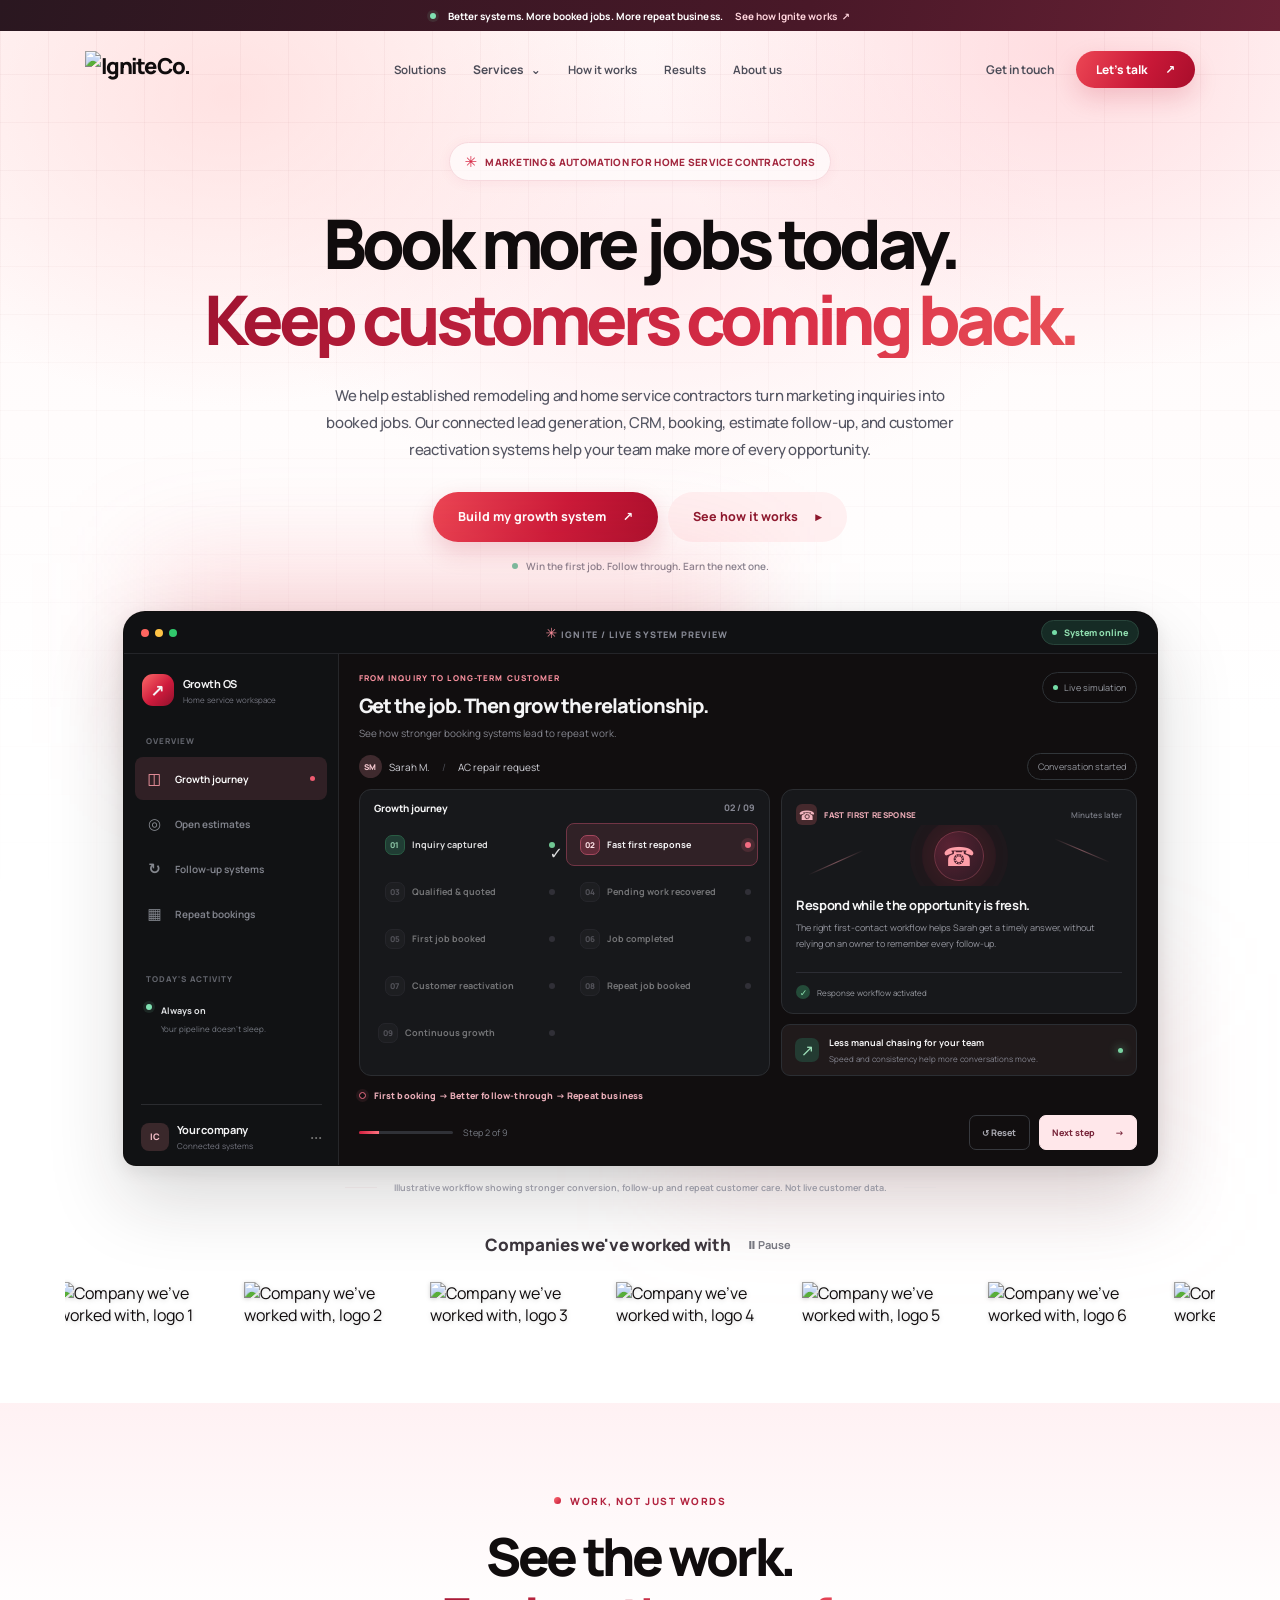
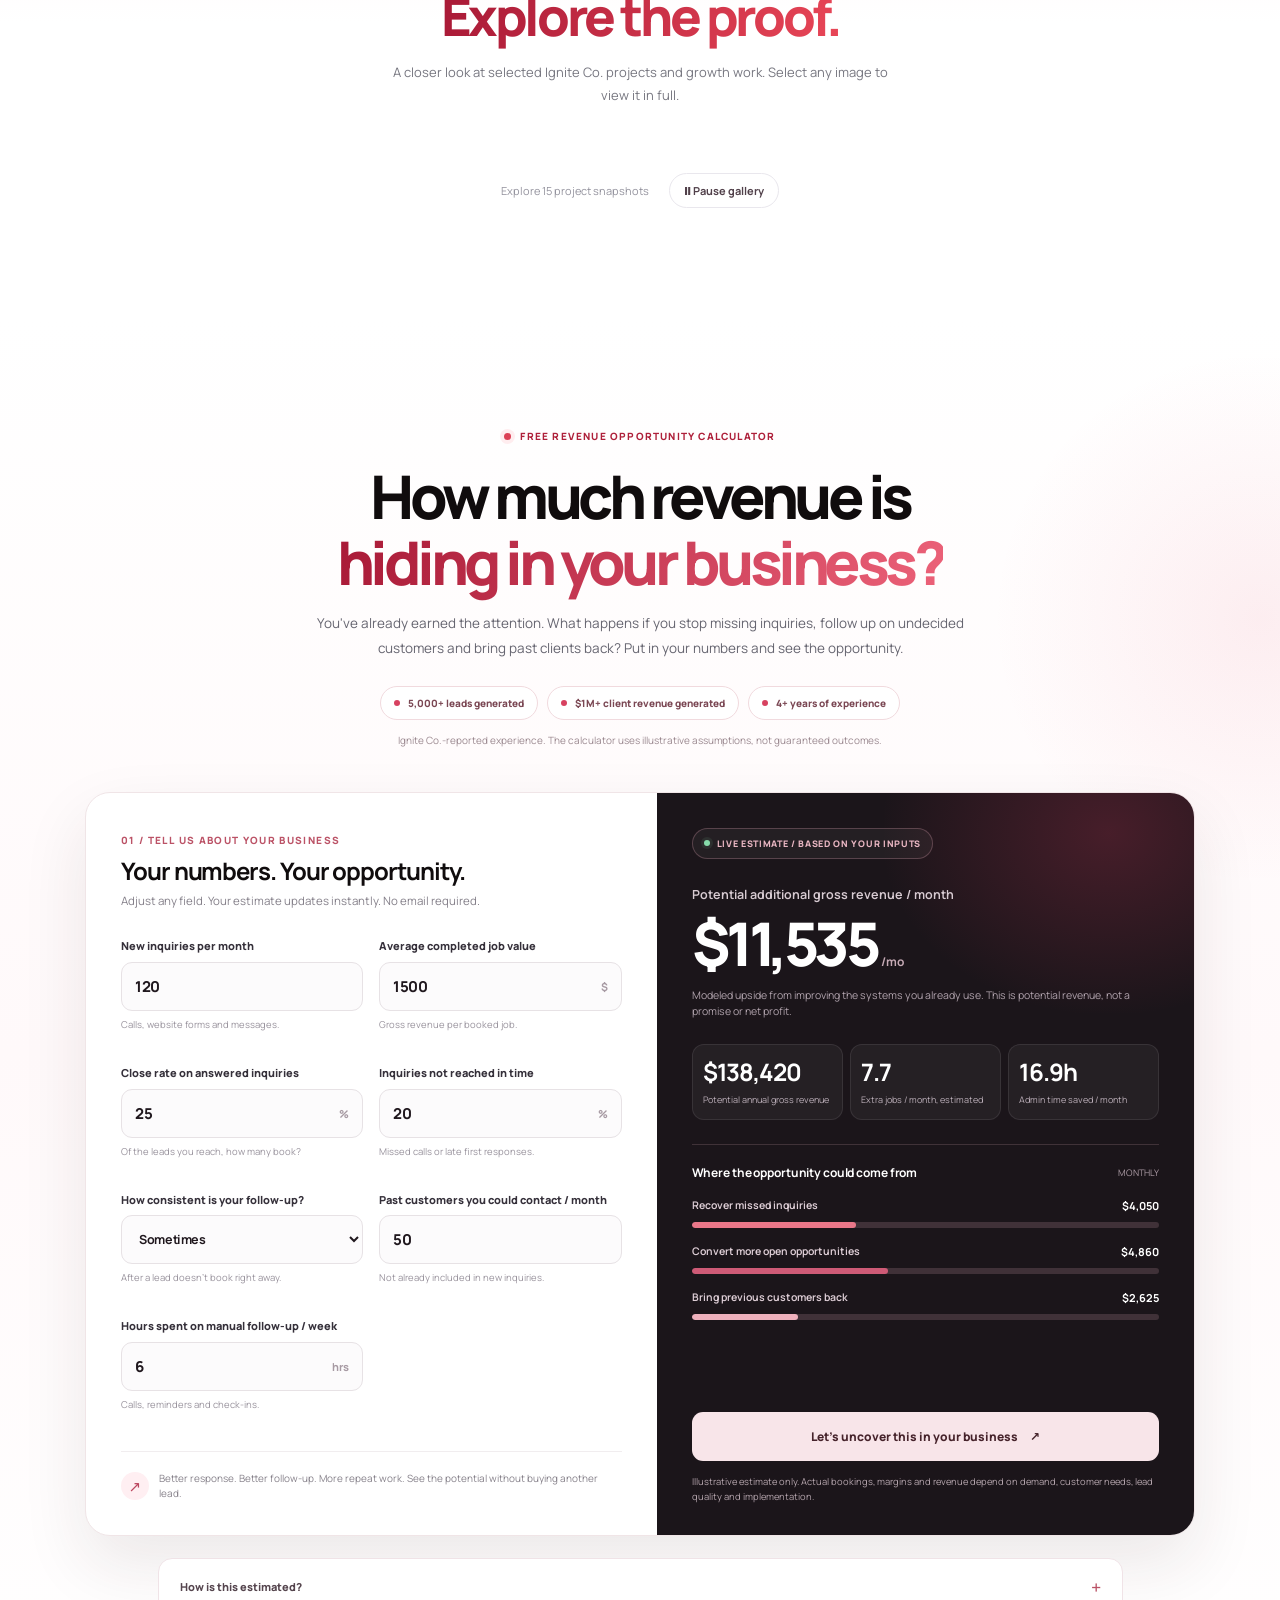
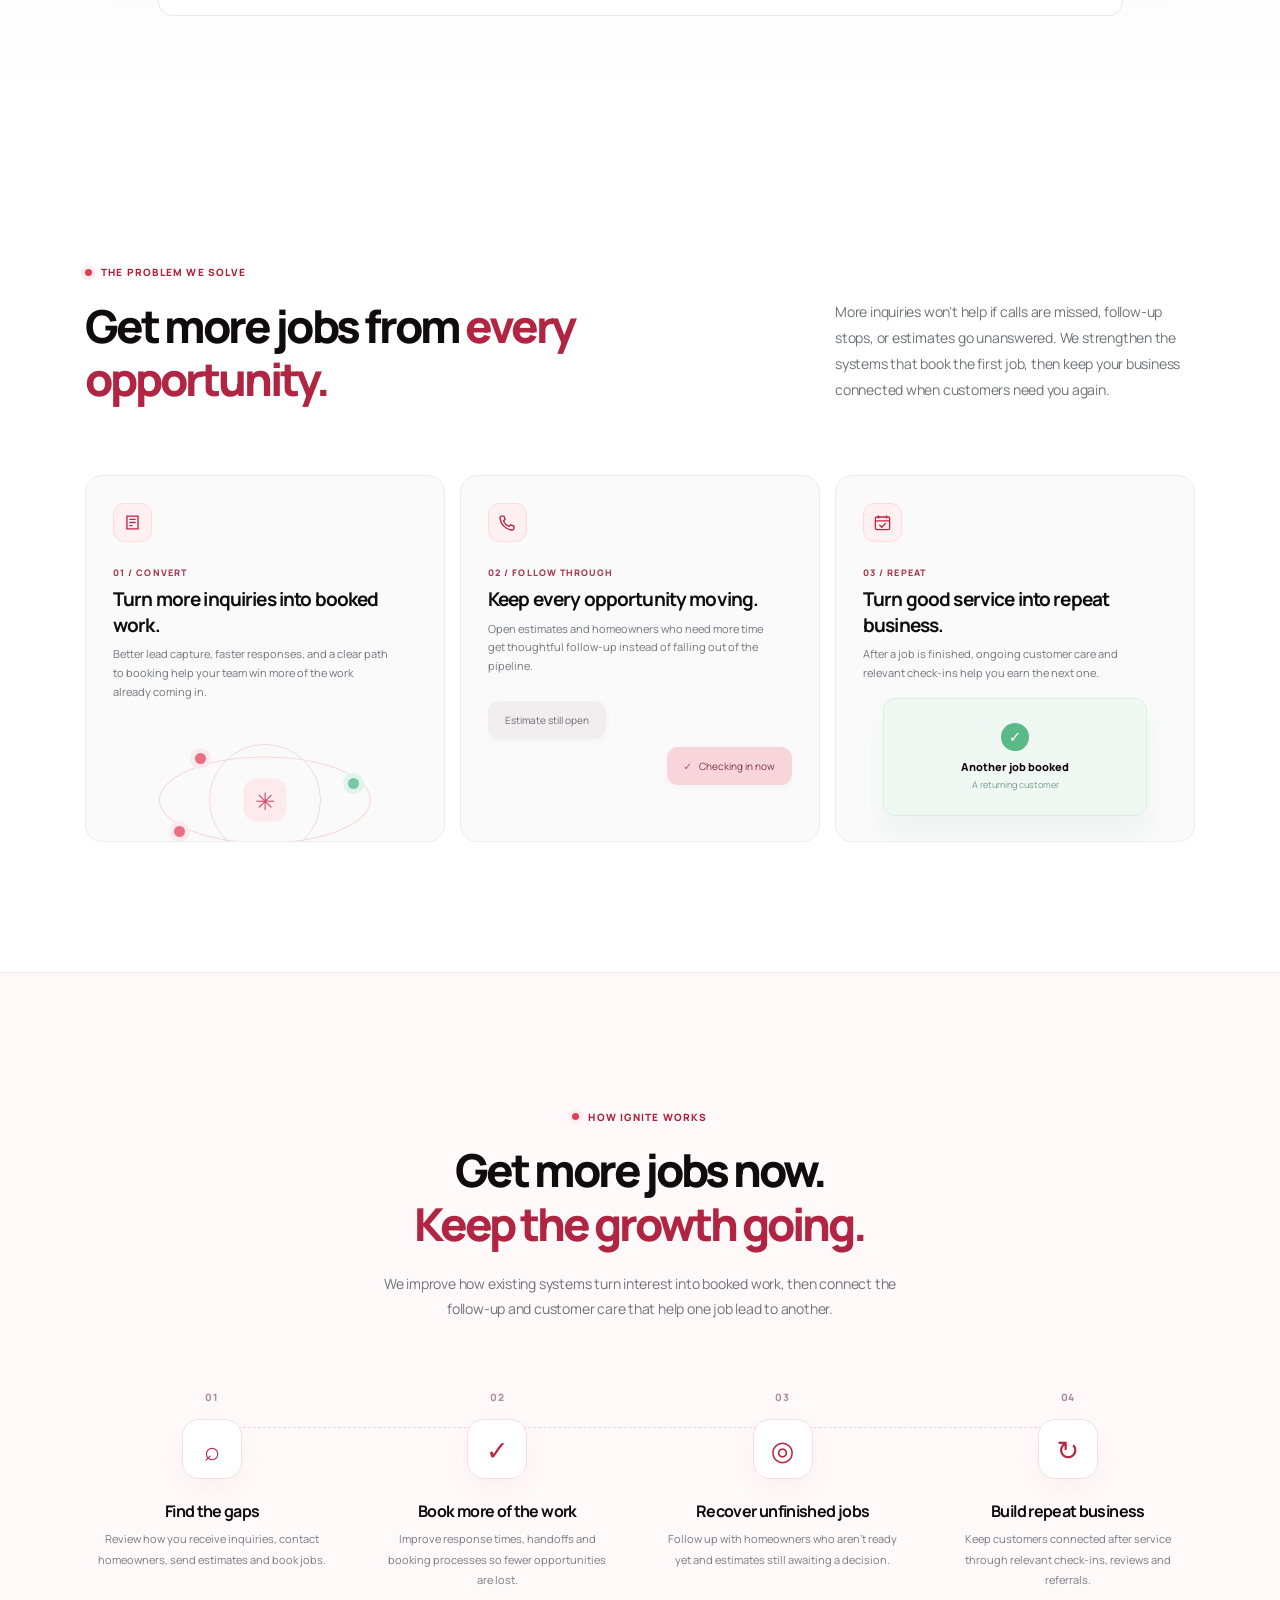
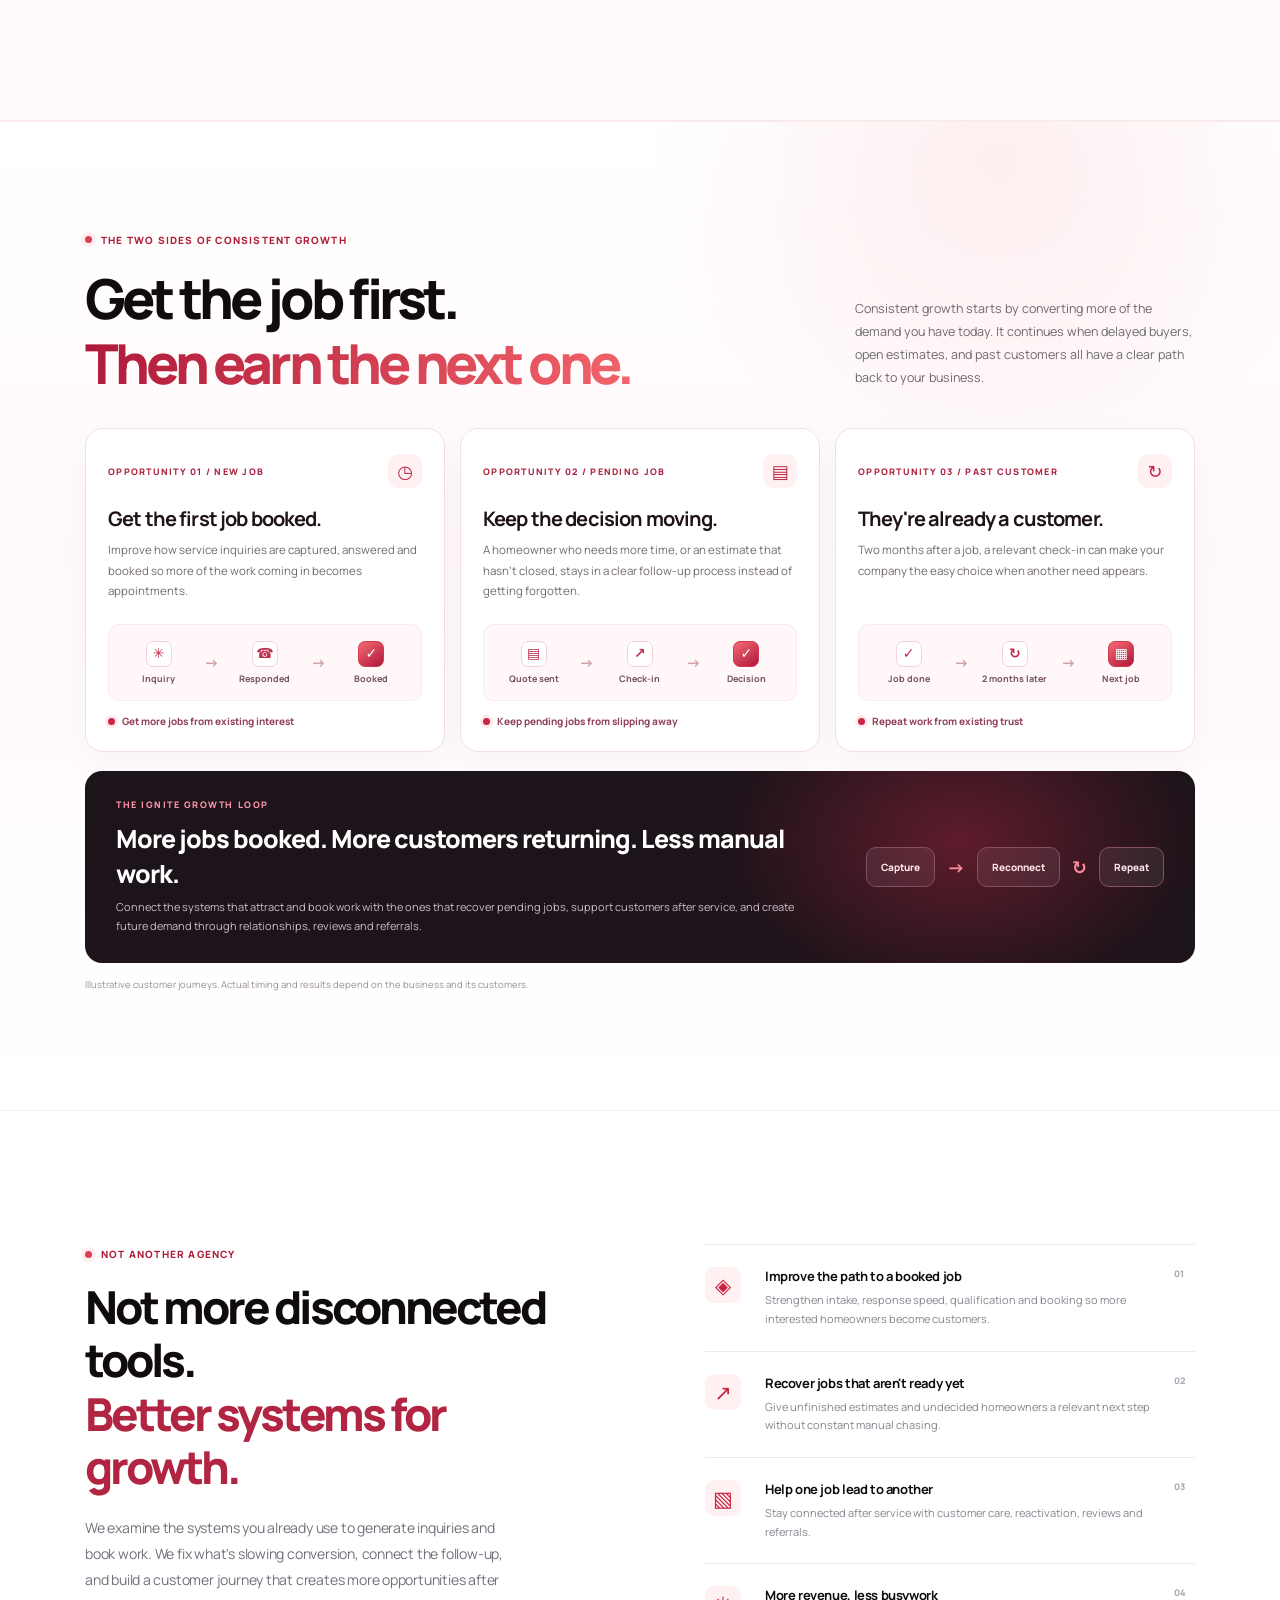
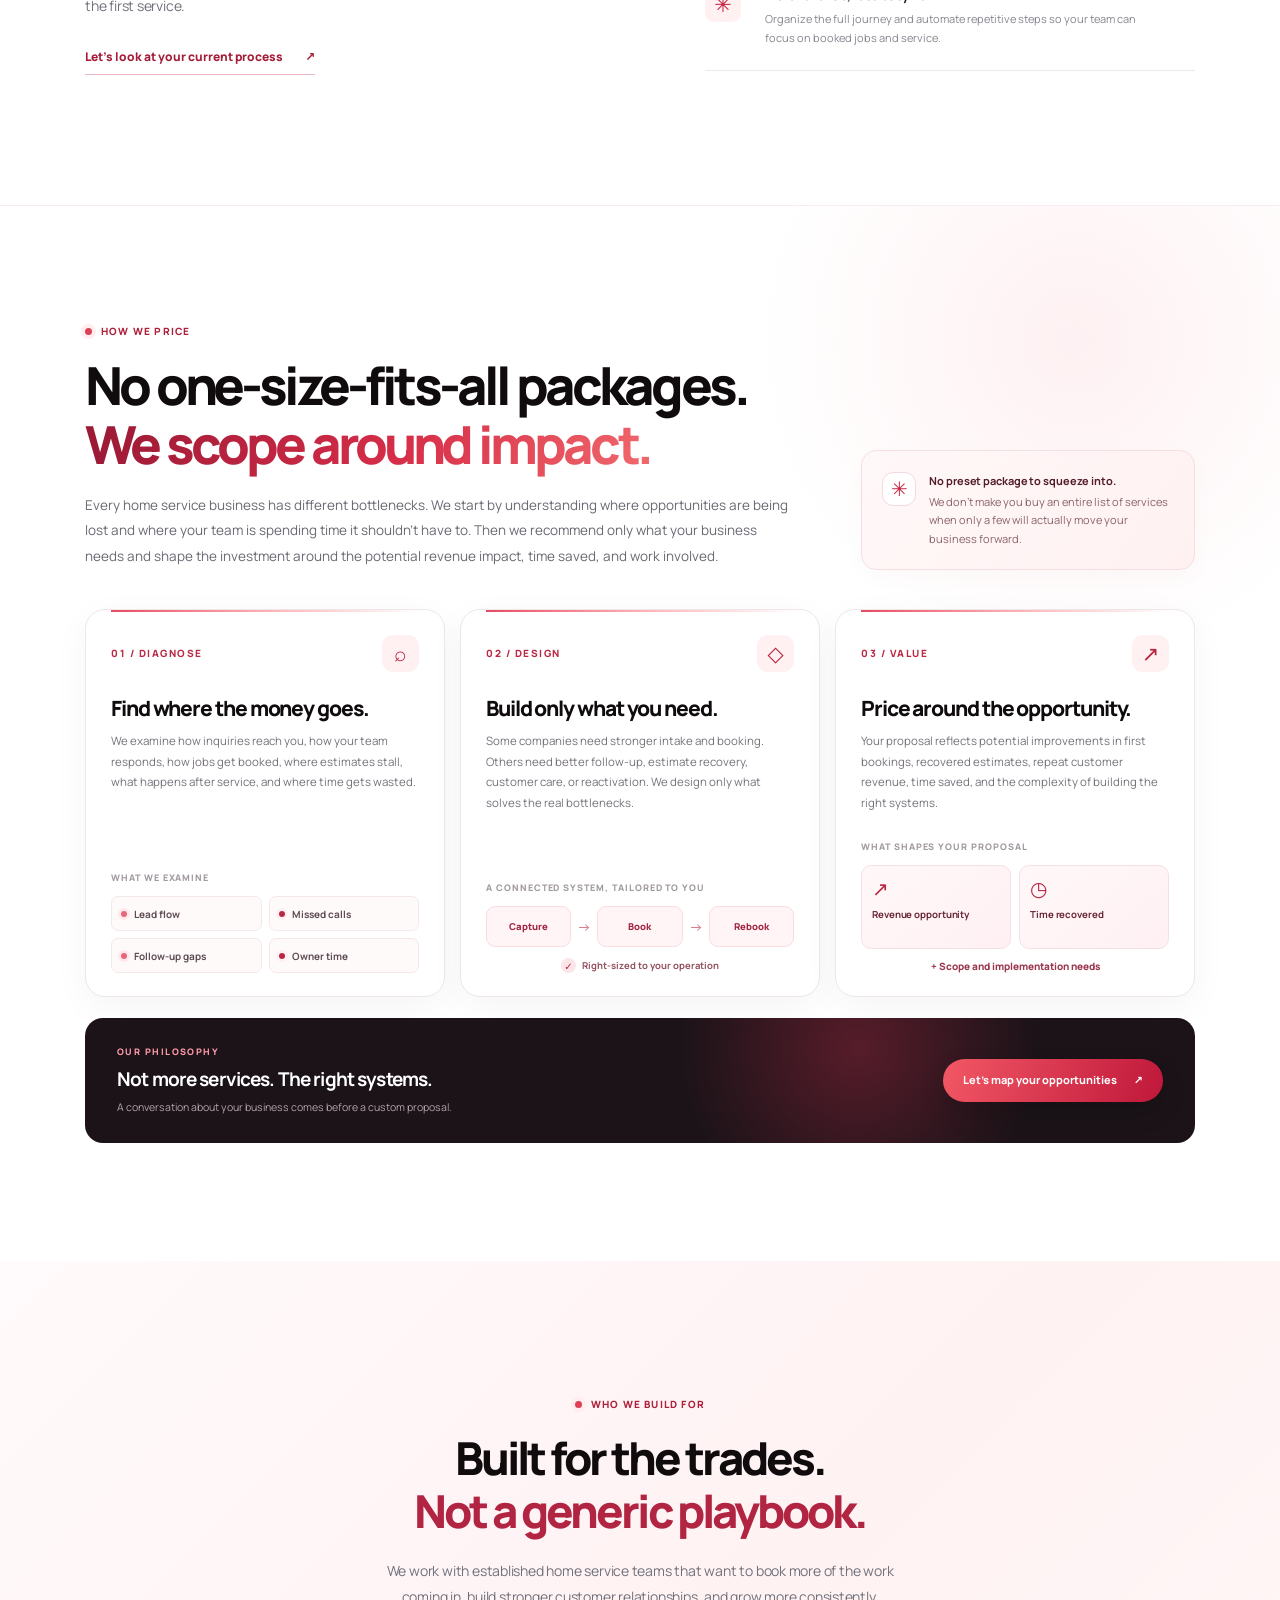
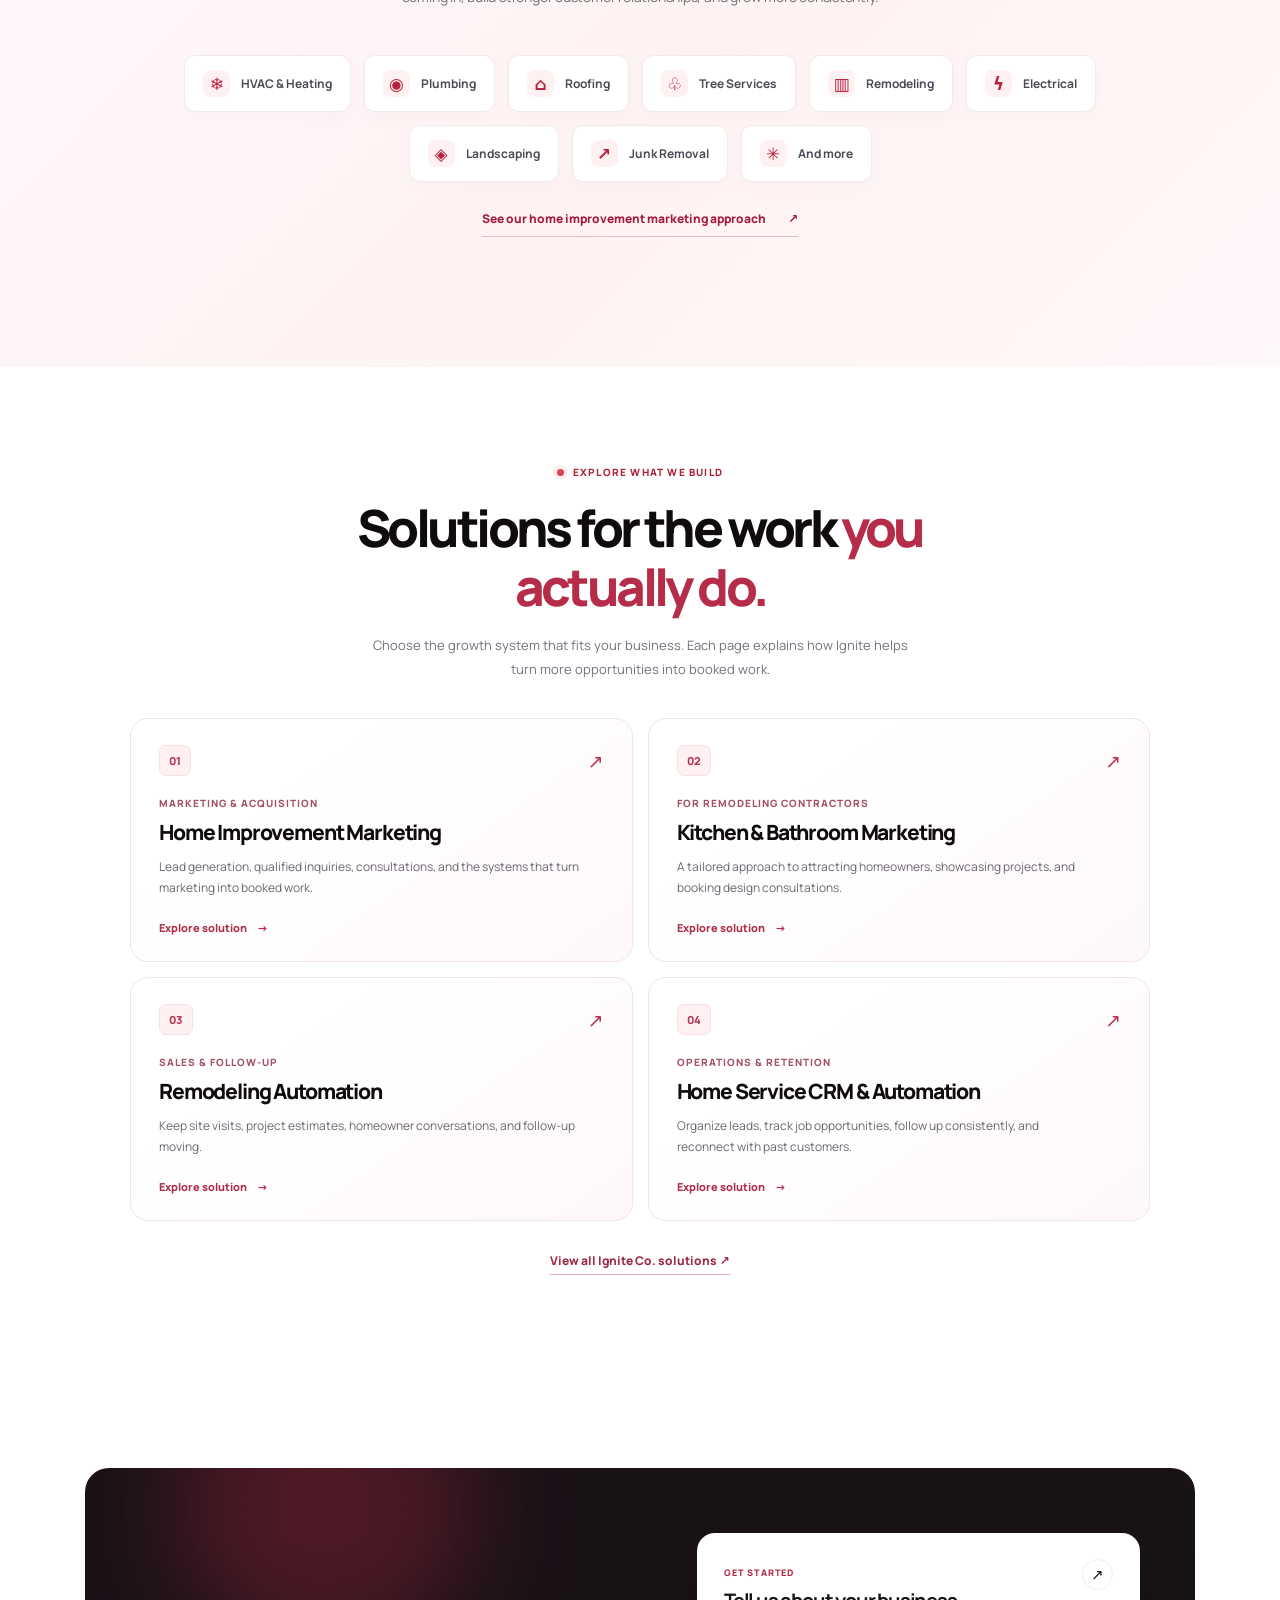
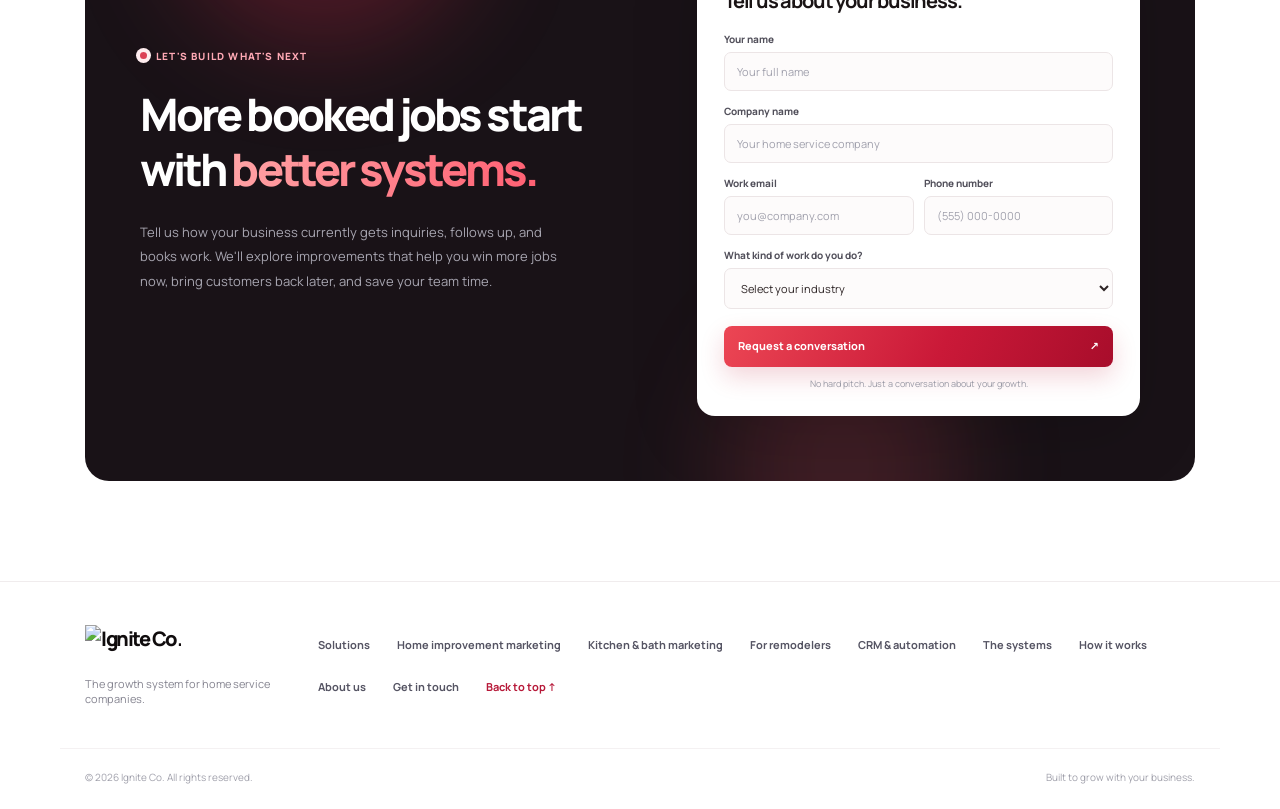
==== index.html @ e966fca8 "Group SEO pages in accessible desktop and mobile Services menus" ====
<!doctype html>
<html lang="en">
<head>
  <meta charset="UTF-8" />
  <meta name="viewport" content="width=device-width, initial-scale=1" />
  <meta name="theme-color" content="#fff8f8" />
  <meta name="description" content="Ignite Co. helps home improvement and remodeling contractors generate inquiries, book more jobs, and follow up with leads through connected marketing and CRM systems." />
  <link rel="canonical" href="https://www.igniteco.org/" />
  <meta name="robots" content="index, follow, max-image-preview:large" />
  <meta property="og:title" content="Ignite Co. | More Booked Jobs. More Repeat Business." />
  <meta property="og:description" content="Improve how inquiries become booked jobs, recover stalled opportunities and bring customers back." />
  <meta property="og:type" content="website" />
  <meta property="og:url" content="https://www.igniteco.org/" />
  <meta property="og:site_name" content="Ignite Co." />
  <meta property="og:image" content="https://www.igniteco.org/asher-yanez.webp" />
  <meta name="twitter:card" content="summary_large_image" />
  <script type="application/ld+json">{"@context":"https://schema.org","@type":"Organization","name":"Ignite Co.","url":"https://www.igniteco.org/","logo":"https://www.igniteco.org/favicon.svg","description":"Lead generation, CRM, follow-up automation and customer reactivation systems for home service businesses.","founder":{"@type":"Person","name":"Asher Yanez"},"sameAs":[]}</script>
  <link rel="icon" href="https://assets.cdn.filesafe.space/bF1dT8IAVuvat84LkAVe/media/6a03b7c8f90b5bc73b099791.png" type="image/png" />
  <link rel="preconnect" href="https://fonts.googleapis.com" />
  <link rel="preconnect" href="https://fonts.gstatic.com" crossorigin />
  <link href="https://fonts.googleapis.com/css2?family=DM+Sans:wght@400;500;600;700&family=Manrope:wght@400;500;600;700;800&display=swap" rel="stylesheet" />
  <link rel="stylesheet" href="./styles.css" />
  <link rel="stylesheet" href="./enhancements.css" />
  <link rel="stylesheet" href="./pricing.css" />
  <link rel="stylesheet" href="./mobile-modal.css" />
  <link rel="stylesheet" href="./lifecycle.css" />
  <link rel="stylesheet" href="./revenue-calculator.css" />

<style>
/* Compact 9-stage live process preview while preserving every step and interaction. */
.hero.hero-compact .showcase-wrap{margin-top:38px}
.hero.hero-compact .workspace,.hero.hero-compact .workspace-body{min-height:0}
.hero.hero-compact .workspace-main{padding:18px 20px 15px}
.hero.hero-compact .journey-topline{margin:13px 0 9px}
.hero.hero-compact .journey-grid{grid-template-columns:minmax(0,1.16fr) minmax(0,1fr);gap:11px}
.hero.hero-compact .workspace .journey-left{padding:11px}
.hero.hero-compact .journey-title-row{margin:0 3px 8px}
.hero.hero-compact .journey-steps{display:grid;grid-template-columns:repeat(2,minmax(0,1fr));gap:4px}
.hero.hero-compact .workspace .journey-step{min-height:43px;padding:6px;gap:7px}
.hero.hero-compact .workspace .step-copy small{display:none}
.hero.hero-compact .workspace .step-copy strong{font-size:9px;line-height:1.25;white-space:normal}
.hero.hero-compact .workspace .step-mark{flex:0 0 20px;width:20px;height:20px}
.hero.hero-compact .workspace .step-state{flex:0 0 6px;width:6px;height:6px}
.hero.hero-compact .activity-card{min-height:225px}
.hero.hero-compact .activity-visual{height:61px}
.hero.hero-compact .visual-ring{height:50px;width:50px}
.hero.hero-compact .visual-ring span{font-size:26px}
.hero.hero-compact .demo-bottom{margin-top:11px}
.hero.hero-compact .showcase-footnote{margin-top:15px}
/* White website, transparent logos: no background boxes or white gradients. */
.site-logos{padding:36px 0 37px;background:#fff;overflow:hidden}
.site-logos-heading{max-width:1030px;margin:0 auto 20px;padding:0 22px;display:flex;justify-content:center;align-items:center;gap:14px}
.site-logos-heading h2{font-family:var(--font);font-size:clamp(13px,1.55vw,17px);font-weight:800;letter-spacing:-.02em;color:#3c363d;text-align:center;margin:0}
.site-logos-toggle{border:0;background:transparent;color:#777983;font-size:11px;font-weight:700;padding:7px 4px;white-space:nowrap}
.site-logos-toggle:hover{color:#c2526b}
.site-logos-toggle:focus-visible,.site-logos-rail:focus-visible{outline:2px solid #cc6378;outline-offset:2px}
.site-logos-rail{overflow-x:auto;overscroll-behavior-x:contain;scrollbar-width:none;max-width:1150px;margin:0 auto}
.site-logos-rail::-webkit-scrollbar{display:none}
.site-logos-track{display:flex;align-items:center;width:max-content}
.site-logos-set{display:flex;align-items:center;flex:none;gap:26px;padding-right:26px}
.site-logo{width:160px;height:87px;display:flex;flex:none;align-items:center;justify-content:center;padding:3px;background:transparent;border:0;border-radius:0;box-shadow:none}
.site-logo img{display:block;width:100%;height:100%;object-fit:contain;filter:drop-shadow(0 1px 2px rgba(0,0,0,.17))}
@media(max-width:820px){
.hero.hero-compact .journey-grid{grid-template-columns:minmax(0,1.16fr) minmax(0,1fr)}
.hero.hero-compact .workspace-main{padding:17px 14px 13px}
}
@media(max-width:580px){
.hero.hero-compact .showcase-wrap{margin-top:27px}
.hero.hero-compact .journey-grid{display:block}
.hero.hero-compact .workspace .journey-step{min-height:43px;padding:6px 5px;gap:5px}
.hero.hero-compact .workspace .step-copy strong{font-size:9px}
.hero.hero-compact .workspace .step-state{display:none}
.hero.hero-compact .journey-right{margin-top:7px}
.hero.hero-compact .activity-card{min-height:0}
.hero.hero-compact .demo-heading h2{font-size:15px}
.site-logos{padding:28px 0 27px}
.site-logos-heading{gap:10px;margin-bottom:14px;padding:0 10px}
.site-logos-heading h2{font-size:13px}
.site-logos-toggle{font-size:10px}
.site-logos-set{gap:19px;padding-right:19px}
.site-logo{width:126px;height:70px}
}
@media(prefers-reduced-motion:reduce){.site-logos-rail{scroll-behavior:auto!important}}
</style>
  <title>Ignite Co. | Home Service Marketing & Growth Systems</title>
  <link rel="stylesheet" href="./site-navigation.css" />
</head>
<body>
  <div class="ambient" aria-hidden="true"></div>
  <div class="announcement"><span class="announcement-dot"></span><span>Better systems. More booked jobs. More repeat business.</span><a href="#how-it-works">See how Ignite works <span aria-hidden="true">↗</span></a></div>
  <header class="header" id="top">
    <div class="nav-shell">
      <a class="brand" href="#top" aria-label="Ignite Co. home"><img class="brand-logo" src="https://assets.cdn.filesafe.space/bF1dT8IAVuvat84LkAVe/media/6a03b7c8f90b5bc73b099791.png" alt="Ignite Co." /></a>
      <nav class="nav-links" aria-label="Main navigation"><a href="./solutions.html">Solutions</a><details class="nav-services"><summary>Services <span aria-hidden="true">⌄</span></summary><div class="nav-services-panel"><a href="./home-improvement-marketing-agency.html">Home improvement marketing</a><a href="./kitchen-bath-remodeling-marketing.html">Kitchen & bath marketing</a><a href="./remodeling-contractor-marketing-automation.html">Remodeling automation</a><a href="./home-service-crm-automation.html">Home service CRM & follow-up</a></div></details><a href="#how-it-works">How it works</a><a href="#results">Results</a><a href="./about.html">About us</a></nav>
      <div class="nav-actions"><a class="nav-contact" href="#contact">Get in touch</a><a href="#contact" class="btn btn-dark btn-nav">Let's talk <span aria-hidden="true">↗</span></a></div>
      <button class="menu-toggle" id="menu-toggle" aria-label="Open navigation" aria-expanded="false" aria-controls="mobile-menu"><span></span><span></span><span></span></button>
    </div>
    <nav id="mobile-menu" class="mobile-menu" aria-label="Mobile navigation" hidden><a href="./">Home</a><a href="./solutions.html">Solutions</a><details class="mobile-services"><summary>Services <span aria-hidden="true">⌄</span></summary><div class="mobile-services-panel"><a href="./home-improvement-marketing-agency.html">Home improvement marketing</a><a href="./kitchen-bath-remodeling-marketing.html">Kitchen & bath marketing</a><a href="./remodeling-contractor-marketing-automation.html">Remodeling automation</a><a href="./home-service-crm-automation.html">Home service CRM & follow-up</a></div></details><a href="#how-it-works">How it works</a><a href="#results">Results</a><a href="./about.html">About us</a><a class="mobile-cta" href="#contact">Let's talk ↗</a></nav>
  </header>
  <main>
    <section class="hero hero-compact" aria-labelledby="hero-title">
      <div class="hero-eyebrow"><span class="eyebrow-spark">✳</span> MARKETING & AUTOMATION FOR HOME SERVICE CONTRACTORS</div>
      <h1 id="hero-title"><span>Book more jobs today.</span><span class="muted">Keep customers coming back.</span></h1>
      <p class="hero-description">We help established remodeling and home service contractors turn marketing inquiries into booked jobs. Our connected lead generation, CRM, booking, estimate follow-up, and customer reactivation systems help your team make more of every opportunity.</p>
      <div class="hero-actions"><a href="#contact" class="btn btn-dark btn-large">Build my growth system <span aria-hidden="true">↗</span></a><a href="#demo" class="btn btn-soft btn-large">See how it works <span class="play-arrow" aria-hidden="true">▶</span></a></div>
      <p class="hero-caption"><span class="green-spark"></span> Win the first job. Follow through. Earn the next one.</p>
      <div class="showcase-wrap" id="demo">
        <div class="halo halo-one"></div><div class="halo halo-two"></div>
        <div class="workspace" aria-label="Interactive simulation of how a business converts inquiries into jobs and keeps customers returning">
          <div class="workspace-topbar"><div class="mac-dots"><i></i><i></i><i></i></div><div class="workspace-title"><span class="workspace-symbol">✳</span> IGNITE / LIVE SYSTEM PREVIEW</div><div class="workspace-live"><span></span> System online</div></div>
          <div class="workspace-body">
            <aside class="workspace-side"><div class="side-brand"><span class="side-brand-symbol">↗</span><div><strong>Growth OS</strong><small>Home service workspace</small></div></div><div class="sidebar-label">OVERVIEW</div><div class="sidebar-item sidebar-active"><span class="side-icon">◫</span> Growth journey <span class="active-indicator"></span></div><div class="sidebar-item"><span class="side-icon">◎</span> Open estimates</div><div class="sidebar-item"><span class="side-icon">↻</span> Follow-up systems</div><div class="sidebar-item"><span class="side-icon">▦</span> Repeat bookings</div><div class="sidebar-label sidebar-second">TODAY'S ACTIVITY</div><div class="sidebar-stat"><span class="pulse-dot"></span><div><strong>Always on</strong><small>Your pipeline doesn't sleep.</small></div></div><div class="side-bottom"><span class="side-avatar">IC</span><div><strong>Your company</strong><small>Connected systems</small></div><span class="side-bottom-more">···</span></div></aside>
            <div class="workspace-main">
              <div class="demo-heading"><div><div class="demo-kicker">FROM INQUIRY TO LONG-TERM CUSTOMER</div><h2>Get the job. Then grow the relationship.</h2><p>See how stronger booking systems lead to repeat work.</p></div><div class="demo-toolbar"><span class="live-pill"><span></span> Live simulation</span></div></div>
              <div class="journey-topline"><span><span class="journey-avatar">SM</span> Sarah M. <span class="journey-divider">/</span> AC repair request</span><span class="journey-created" id="journey-created">New homeowner request</span></div>
              <div class="journey-grid"><div class="journey-left"><div class="journey-title-row"><span>Growth journey</span><span id="step-counter">01 / 09</span></div><div class="journey-steps" id="journey-steps"><div class="journey-step active" data-step="0"><div class="step-line"></div><span class="step-mark">01</span><div class="step-copy"><strong>Inquiry captured</strong><small>Intake organized, nothing missed</small></div><span class="step-state" aria-label="Active"></span></div><div class="journey-step" data-step="1"><div class="step-line"></div><span class="step-mark">02</span><div class="step-copy"><strong>Fast first response</strong><small>Get back to homeowners quickly</small></div><span class="step-state"></span></div><div class="journey-step" data-step="2"><div class="step-line"></div><span class="step-mark">03</span><div class="step-copy"><strong>Qualified & quoted</strong><small>Clear next steps toward booking</small></div><span class="step-state"></span></div><div class="journey-step" data-step="3"><div class="step-line"></div><span class="step-mark">04</span><div class="step-copy"><strong>Pending work recovered</strong><small>Follow up when they're not ready</small></div><span class="step-state"></span></div><div class="journey-step" data-step="4"><div class="step-line"></div><span class="step-mark">05</span><div class="step-copy"><strong>First job booked</strong><small>Get work on the calendar</small></div><span class="step-state"></span></div><div class="journey-step" data-step="5"><div class="step-line"></div><span class="step-mark">06</span><div class="step-copy"><strong>Job completed</strong><small>Deliver and keep customer history</small></div><span class="step-state"></span></div><div class="journey-step" data-step="6"><div class="step-line"></div><span class="step-mark">07</span><div class="step-copy"><strong>Customer reactivation</strong><small>Reconnect two months later</small></div><span class="step-state"></span></div><div class="journey-step" data-step="7"><div class="step-line"></div><span class="step-mark">08</span><div class="step-copy"><strong>Repeat job booked</strong><small>Earn work from existing trust</small></div><span class="step-state"></span></div><div class="journey-step" data-step="8"><span class="step-mark">09</span><div class="step-copy"><strong>Continuous growth</strong><small>New jobs and returning customers</small></div><span class="step-state"></span></div></div></div>
              <div class="journey-right"><div class="activity-card"><div class="activity-header"><span class="activity-icon" id="activity-icon">↗</span><span id="activity-tag">NEW INQUIRY</span><span class="activity-time" id="activity-time">Day 1</span></div><div class="activity-visual"><div class="visual-ring"><span id="visual-symbol">✳</span></div><span class="visual-line line-a"></span><span class="visual-line line-b"></span></div><h3 id="activity-title">A new opportunity just came in.</h3><p id="activity-description">Sarah requested AC service. Her information is captured and ready for immediate contact.</p><div class="activity-footer"><span><span class="check-dot">✓</span><span id="activity-footer">Lead safely entered the pipeline</span></span></div></div><div class="mini-notification"><span class="mini-notification-icon">↗</span><div><strong id="mini-title">System listening for new leads</strong><small id="mini-description">Everything connected. Nothing to manually transfer.</small></div><span class="mini-glow"></span></div></div></div>
              <div class="demo-continuity"><span class="demo-continuity-dot"></span> First booking → Better follow-through → Repeat business</div><div class="demo-bottom"><div class="demo-progress"><div class="progress-track"><span id="progress-fill"></span></div><span id="progress-label">Step 1 of 9</span></div><div class="demo-controls"><button id="demo-reset" class="reset-btn" type="button">↺ Reset</button><button id="demo-next" class="demo-next" type="button">Next step <span aria-hidden="true">→</span></button></div></div>
            </div>
          </div>
        </div>
        <p class="showcase-footnote"><span class="footnote-line"></span> Illustrative workflow showing stronger conversion, follow-up and repeat customer care. Not live customer data. <span class="footnote-line"></span></p>
      </div>
    </section>
    <section class="site-logos" aria-labelledby="site-logos-heading">
  <div class="site-logos-heading"><h2 id="site-logos-heading">Companies we've worked with</h2><button class="site-logos-toggle" id="site-logos-toggle" type="button" aria-label="Pause automatic company logo slider" aria-pressed="false">Ⅱ Pause</button></div>
  <div class="site-logos-rail" id="site-logos-rail" tabindex="0" aria-label="Automatically scrolling logos of companies we've worked with"><div class="site-logos-track"><div class="site-logos-set" id="site-logos-original">
<span class="site-logo"><img src="https://assets.cdn.filesafe.space/bF1dT8IAVuvat84LkAVe/media/6a03b9a9c56db4013f612d9f.png" alt="Company we've worked with, logo 1" decoding="async" loading="eager"></span>
<span class="site-logo"><img src="https://assets.cdn.filesafe.space/bF1dT8IAVuvat84LkAVe/media/6a03b9a9c56db4013f612d9e.png" alt="Company we've worked with, logo 2" decoding="async" loading="eager"></span>
<span class="site-logo"><img src="https://assets.cdn.filesafe.space/bF1dT8IAVuvat84LkAVe/media/6a03b9a982125b9874903bea.png" alt="Company we've worked with, logo 3" decoding="async" loading="eager"></span>
<span class="site-logo"><img src="https://assets.cdn.filesafe.space/bF1dT8IAVuvat84LkAVe/media/6a03b9a97f9c717c7cc87936.png" alt="Company we've worked with, logo 4" decoding="async" loading="eager"></span>
<span class="site-logo"><img src="https://assets.cdn.filesafe.space/bF1dT8IAVuvat84LkAVe/media/6a03b9a967457445b9f1b14e.png" alt="Company we've worked with, logo 5" decoding="async" loading="eager"></span>
<span class="site-logo"><img src="https://assets.cdn.filesafe.space/bF1dT8IAVuvat84LkAVe/media/6a03b9a982125b9874903bec.png" alt="Company we've worked with, logo 6" decoding="async" loading="lazy"></span>
<span class="site-logo"><img src="https://assets.cdn.filesafe.space/bF1dT8IAVuvat84LkAVe/media/6a03b9a982125b9874903be9.png" alt="Company we've worked with, logo 7" decoding="async" loading="lazy"></span>
<span class="site-logo"><img src="https://assets.cdn.filesafe.space/bF1dT8IAVuvat84LkAVe/media/6a03b9a97f9c717c7cc87935.png" alt="Company we've worked with, logo 8" decoding="async" loading="lazy"></span>
<span class="site-logo"><img src="https://assets.cdn.filesafe.space/bF1dT8IAVuvat84LkAVe/media/6a03b9a9f07c4898898030cf.png" alt="Company we've worked with, logo 9" decoding="async" loading="lazy"></span>
<span class="site-logo"><img src="https://assets.cdn.filesafe.space/bF1dT8IAVuvat84LkAVe/media/6a03b9a929adc07d21ecd4bf.png" alt="Company we've worked with, logo 10" decoding="async" loading="lazy"></span>
<span class="site-logo"><img src="https://assets.cdn.filesafe.space/bF1dT8IAVuvat84LkAVe/media/6a03b9a9f90b5bc73b09d571.png" alt="Company we've worked with, logo 11" decoding="async" loading="lazy"></span>
<span class="site-logo"><img src="https://assets.cdn.filesafe.space/bF1dT8IAVuvat84LkAVe/media/6a03b9a9f90b5bc73b09d570.png" alt="Company we've worked with, logo 12" decoding="async" loading="lazy"></span>
<span class="site-logo"><img src="https://assets.cdn.filesafe.space/bF1dT8IAVuvat84LkAVe/media/6a03b9a9330f3d5313e66ec9.png" alt="Company we've worked with, logo 13" decoding="async" loading="lazy"></span>
<span class="site-logo"><img src="https://assets.cdn.filesafe.space/bF1dT8IAVuvat84LkAVe/media/6a03b9a9fa8afa3be0b450da.png" alt="Company we've worked with, logo 14" decoding="async" loading="lazy"></span>
<span class="site-logo"><img src="https://assets.cdn.filesafe.space/bF1dT8IAVuvat84LkAVe/media/6a03b9a951bf95bcbb74d36c.png" alt="Company we've worked with, logo 15" decoding="async" loading="lazy"></span>
<span class="site-logo"><img src="https://assets.cdn.filesafe.space/bF1dT8IAVuvat84LkAVe/media/6a03ba02f07c489889803e42.png" alt="Company we've worked with, logo 16" decoding="async" loading="lazy"></span>
<span class="site-logo"><img src="https://assets.cdn.filesafe.space/bF1dT8IAVuvat84LkAVe/media/6a34d5154ffe73711d034b62.png" alt="Company we've worked with, logo 17" decoding="async" loading="lazy"></span>
<span class="site-logo"><img src="https://assets.cdn.filesafe.space/bF1dT8IAVuvat84LkAVe/media/6a44118718d22f08d731d0c5.png" alt="Company we've worked with, logo 18" decoding="async" loading="lazy"></span>
<span class="site-logo"><img src="https://assets.cdn.filesafe.space/bF1dT8IAVuvat84LkAVe/media/6a46dc3d62d435fa95740840.png" alt="Company we've worked with, logo 19" decoding="async" loading="lazy"></span>
<span class="site-logo"><img src="https://assets.cdn.filesafe.space/bF1dT8IAVuvat84LkAVe/media/6a712b07497cd89d243fe013.png" alt="Company we've worked with, logo 20" decoding="async" loading="lazy"></span>
<span class="site-logo"><img src="https://assets.cdn.filesafe.space/bF1dT8IAVuvat84LkAVe/media/6a84fc2dce9e46f41d01cac0.png" alt="Company we've worked with, logo 21" decoding="async" loading="lazy"></span>
<span class="site-logo"><img src="https://assets.cdn.filesafe.space/bF1dT8IAVuvat84LkAVe/media/6a9363b20914f1121510a901.png" alt="Company we've worked with, logo 22" decoding="async" loading="lazy"></span>
<span class="site-logo"><img src="https://assets.cdn.filesafe.space/bF1dT8IAVuvat84LkAVe/media/6aac8155bdaa5e26a90f2bf2.png" alt="Company we've worked with, logo 23" decoding="async" loading="lazy"></span>
<span class="site-logo"><img src="https://assets.cdn.filesafe.space/bF1dT8IAVuvat84LkAVe/media/6ab1c9e4bdaa5e26a97f4bc3.png" alt="Company we've worked with, logo 24" decoding="async" loading="lazy"></span>
  </div></div></div>
</section>
    <section class="proof-section" id="results" aria-labelledby="proof-title">
      <div class="container proof-heading">
        <span class="proof-eyebrow">Work, not just words</span>
        <h2 id="proof-title">See the work.<br/><em>Explore the proof.</em></h2>
        <p>A closer look at selected Ignite Co. projects and growth work. Select any image to view it in full.</p>
      </div>
      <div class="proof-scroller" id="proof-scroller" role="region" aria-label="Client work and growth proof carousel">
        <div class="proof-track" id="proof-track"></div>
      </div>
      <div class="proof-bottom"><span>Explore 15 project snapshots</span><button class="proof-toggle" type="button" id="proof-toggle" aria-pressed="false">Ⅱ Pause gallery</button></div>
      <div class="proof-dialog" id="proof-dialog" role="dialog" aria-modal="true" aria-label="Full-size project proof" hidden>
        <button type="button" class="proof-dialog-close" id="proof-dialog-close" aria-label="Close full-size image">×</button>
        <img id="proof-full-image" src="" alt="" />
      </div>
    </section>

    <!-- Revenue opportunity calculator: additive section, no existing conversion code changed. -->
    <section class="rc-section" id="revenue-calculator" aria-labelledby="rc-title">
      <div class="container">
        <div class="rc-heading">
          <span class="section-label"><span></span> FREE REVENUE OPPORTUNITY CALCULATOR</span>
          <h2 id="rc-title">How much revenue is<br/><em>hiding in your business?</em></h2>
          <p>You've already earned the attention. What happens if you stop missing inquiries, follow up on undecided customers and bring past clients back? Put in your numbers and see the opportunity.</p>
          <div class="rc-proof" aria-label="Ignite Co. reported experience">
            <span>5,000+ leads generated</span><span>$1M+ client revenue generated</span><span>4+ years of experience</span>
          </div>
          <p class="rc-proof-note">Ignite Co.-reported experience. The calculator uses illustrative assumptions, not guaranteed outcomes.</p>
        </div>

        <div class="rc-shell">
          <div class="rc-entry">
            <span class="rc-step">01 / TELL US ABOUT YOUR BUSINESS</span>
            <h3>Your numbers. Your opportunity.</h3>
            <p class="rc-entry-intro">Adjust any field. Your estimate updates instantly. No email required.</p>
            <div class="rc-fields">
              <div class="rc-field">
                <label for="rc-leads">New inquiries per month</label>
                <input id="rc-leads" type="number" inputmode="numeric" min="0" max="100000" step="1" value="120"/>
                <small>Calls, website forms and messages.</small>
              </div>
              <div class="rc-field">
                <label for="rc-ticket">Average completed job value</label>
                <div class="rc-input-wrap"><input id="rc-ticket" type="number" inputmode="decimal" min="0" max="1000000" step="50" value="1500"/><span class="rc-unit">$</span></div>
                <small>Gross revenue per booked job.</small>
              </div>
              <div class="rc-field">
                <label for="rc-close">Close rate on answered inquiries</label>
                <div class="rc-input-wrap"><input id="rc-close" type="number" inputmode="decimal" min="0" max="100" step="1" value="25"/><span class="rc-unit">%</span></div>
                <small>Of the leads you reach, how many book?</small>
              </div>
              <div class="rc-field">
                <label for="rc-missed">Inquiries not reached in time</label>
                <div class="rc-input-wrap"><input id="rc-missed" type="number" inputmode="decimal" min="0" max="100" step="1" value="20"/><span class="rc-unit">%</span></div>
                <small>Missed calls or late first responses.</small>
              </div>
              <div class="rc-field">
                <label for="rc-followup">How consistent is your follow-up?</label>
                <select id="rc-followup"><option value="rarely">Rarely / almost never</option><option value="sometimes" selected>Sometimes</option><option value="consistently">Consistently</option></select>
                <small>After a lead doesn't book right away.</small>
              </div>
              <div class="rc-field">
                <label for="rc-past">Past customers you could contact / month</label>
                <input id="rc-past" type="number" inputmode="numeric" min="0" max="100000" step="1" value="50"/>
                <small>Not already included in new inquiries.</small>
              </div>
              <div class="rc-field">
                <label for="rc-hours">Hours spent on manual follow-up / week</label>
                <div class="rc-input-wrap"><input id="rc-hours" type="number" inputmode="decimal" min="0" max="168" step="0.5" value="6"/><span class="rc-unit">hrs</span></div>
                <small>Calls, reminders and check-ins.</small>
              </div>
            </div>
            <div class="rc-entry-bottom"><i aria-hidden="true">↗</i><span>Better response. Better follow-up. More repeat work. See the potential without buying another lead.</span></div>
          </div>
          <div class="rc-results" aria-label="Estimated revenue opportunity">
            <div class="rc-live">LIVE ESTIMATE / BASED ON YOUR INPUTS</div>
            <p class="rc-results-title">Potential additional gross revenue / month</p>
            <p class="rc-main-number"><span id="rc-revenue">$0</span><small>/mo</small></p>
            <p class="rc-results-sub">Modeled upside from improving the systems you already use. This is potential revenue, not a promise or net profit.</p>
            <div class="rc-metrics">
              <div class="rc-metric"><strong id="rc-yearly">$0</strong><span>Potential annual gross revenue</span></div>
              <div class="rc-metric"><strong id="rc-jobs">0.0</strong><span>Extra jobs / month, estimated</span></div>
              <div class="rc-metric"><strong id="rc-time">0.0h</strong><span>Admin time saved / month</span></div>
            </div>
            <div class="rc-breakdown">
              <div class="rc-breakdown-heading"><h4>Where the opportunity could come from</h4><span>MONTHLY</span></div>
              <div class="rc-bar-row"><div class="rc-bar-top"><span>Recover missed inquiries</span><strong id="rc-missed-amount">$0</strong></div><div class="rc-bar-track"><span id="rc-missed-bar" class="rc-bar-fill"></span></div></div>
              <div class="rc-bar-row"><div class="rc-bar-top"><span>Convert more open opportunities</span><strong id="rc-follow-amount">$0</strong></div><div class="rc-bar-track"><span id="rc-follow-bar" class="rc-bar-fill follow"></span></div></div>
              <div class="rc-bar-row"><div class="rc-bar-top"><span>Bring previous customers back</span><strong id="rc-repeat-amount">$0</strong></div><div class="rc-bar-track"><span id="rc-repeat-bar" class="rc-bar-fill repeat"></span></div></div>
            </div>
            <div class="rc-actions">
              <a class="rc-cta" href="#contact">Let's uncover this in your business <span aria-hidden="true">↗</span></a>
              <p class="rc-caveat">Illustrative estimate only. Actual bookings, margins and revenue depend on demand, customer needs, lead quality and implementation.</p>
            </div>
          </div>
        </div>

        <details class="rc-details">
          <summary>How is this estimated?</summary>
          <p>We model three separate groups to avoid counting the same inquiry twice: (1) previously unreached inquiries, assuming 45% become reachable with faster response and then close at your stated rate; (2) reached but unbooked inquiries, assuming an additional 7%, 4.5% or 1.5% book through improved follow-up when your current follow-up is rare, occasional or consistent; (3) past customers who are not counted among new inquiries, assuming 3.5% book again through reactivation. Time savings assume 65% of the follow-up hours you entered. These percentages are modeling assumptions rather than verified Ignite Co. historical conversion rates. Estimates are gross revenue before costs, with no guarantee of results.</p>
        </details>
      </div>
    </section>
    <section class="section intro-section" id="systems"><div class="container"><div class="section-head split-head"><div><span class="section-label"><span></span> THE PROBLEM WE SOLVE</span><h2>Get more jobs from <em>every opportunity.</em></h2></div><p>More inquiries won't help if calls are missed, follow-up stops, or estimates go unanswered. We strengthen the systems that book the first job, then keep your business connected when customers need you again.</p></div><div class="problem-grid"><article class="problem-card"><div class="problem-icon"><svg viewBox="0 0 24 24" fill="none" stroke="currentColor" stroke-width="1.7"><path d="M5 4h14v16H5zM8 8h8M8 12h8M8 16h4"/></svg></div><p class="problem-overline">01 / CONVERT</p><h3>Turn more inquiries into booked work.</h3><p>Better lead capture, faster responses, and a clear path to booking help your team win more of the work already coming in.</p><div class="card-graphic graphic-attract"><span class="attract-dot dot-one"></span><span class="attract-dot dot-two"></span><span class="attract-dot dot-three"></span><span class="attract-center">✳</span></div></article><article class="problem-card"><div class="problem-icon"><svg viewBox="0 0 24 24" fill="none" stroke="currentColor" stroke-width="1.7"><path d="M20 16.5v3a2 2 0 0 1-2.2 2A17 17 0 0 1 2.5 6.2 2 2 0 0 1 4.5 4h3L9 8l-2 2a13 13 0 0 0 7 7l2-2 4 1.5z"/></svg></div><p class="problem-overline">02 / FOLLOW THROUGH</p><h3>Keep every opportunity moving.</h3><p>Open estimates and homeowners who need more time get thoughtful follow-up instead of falling out of the pipeline.</p><div class="card-graphic graphic-respond"><span class="chat-bubble small-chat">Estimate still open</span><span class="chat-bubble response-chat"><span class="tiny-check">✓</span> Checking in now</span></div></article><article class="problem-card"><div class="problem-icon"><svg viewBox="0 0 24 24" fill="none" stroke="currentColor" stroke-width="1.7"><rect x="3" y="5" width="18" height="16" rx="2"/><path d="M7 3v4M17 3v4M3 10h18M8 15l3 3 5-5"/></svg></div><p class="problem-overline">03 / REPEAT</p><h3>Turn good service into repeat business.</h3><p>After a job is finished, ongoing customer care and relevant check-ins help you earn the next one.</p><div class="card-graphic graphic-convert"><span class="booking-check">✓</span><span>Another job booked</span><small>A returning customer</small></div></article></div></div></section>
    <section class="section process-section" id="how-it-works"><div class="container"><div class="center-head"><span class="section-label"><span></span> HOW IGNITE WORKS</span><h2>Get more jobs now.<br/><em>Keep the growth going.</em></h2><p>We improve how existing systems turn interest into booked work, then connect the follow-up and customer care that help one job lead to another.</p></div><div class="process-line">
<div class="process-item"><span class="process-number">01</span><div class="process-icon">⌕</div><h3>Find the gaps</h3><p>Review how you receive inquiries, contact homeowners, send estimates and book jobs.</p></div>
<div class="process-item"><span class="process-number">02</span><div class="process-icon">✓</div><h3>Book more of the work</h3><p>Improve response times, handoffs and booking processes so fewer opportunities are lost.</p></div>
<div class="process-item"><span class="process-number">03</span><div class="process-icon">◎</div><h3>Recover unfinished jobs</h3><p>Follow up with homeowners who aren't ready yet and estimates still awaiting a decision.</p></div>
<div class="process-item"><span class="process-number">04</span><div class="process-icon">↻</div><h3>Build repeat business</h3><p>Keep customers connected after service through relevant check-ins, reviews and referrals.</p></div>
</div></div></section>
<section class="section retention-section" id="growth-loop" aria-labelledby="retention-title"><div class="container">
<div class="retention-head"><div class="retention-title"><span class="section-label"><span></span> THE TWO SIDES OF CONSISTENT GROWTH</span><h2 id="retention-title">Get the job first.<br/><em>Then earn the next one.</em></h2></div><p class="retention-intro">Consistent growth starts by converting more of the demand you have today. It continues when delayed buyers, open estimates, and past customers all have a clear path back to your business.</p></div>
<div class="retention-streams">
<article class="retention-stream"><div class="retention-stream-top"><span class="retention-stream-type">OPPORTUNITY 01 / NEW JOB</span><span class="retention-stream-glyph" aria-hidden="true">◷</span></div><h3>Get the first job booked.</h3><p>Improve how service inquiries are captured, answered and booked so more of the work coming in becomes appointments.</p>
<div class="retention-mini-journey" aria-label="Inquiry, quick response, job booked"><span class="retention-mini-step"><i aria-hidden="true">✳</i>Inquiry</span><span class="retention-mini-arrow" aria-hidden="true">→</span><span class="retention-mini-step"><i aria-hidden="true">☎</i>Responded</span><span class="retention-mini-arrow" aria-hidden="true">→</span><span class="retention-mini-step"><i aria-hidden="true">✓</i>Booked</span></div><div class="retention-stream-result"><span class="retention-spark"></span> Get more jobs from existing interest</div></article>
<article class="retention-stream"><div class="retention-stream-top"><span class="retention-stream-type">OPPORTUNITY 02 / PENDING JOB</span><span class="retention-stream-glyph" aria-hidden="true">▤</span></div><h3>Keep the decision moving.</h3><p>A homeowner who needs more time, or an estimate that hasn't closed, stays in a clear follow-up process instead of getting forgotten.</p>
<div class="retention-mini-journey" aria-label="Estimate sent, follow-up, decision reopens"><span class="retention-mini-step"><i aria-hidden="true">▤</i>Quote sent</span><span class="retention-mini-arrow" aria-hidden="true">→</span><span class="retention-mini-step"><i aria-hidden="true">↗</i>Check-in</span><span class="retention-mini-arrow" aria-hidden="true">→</span><span class="retention-mini-step"><i aria-hidden="true">✓</i>Decision</span></div><div class="retention-stream-result"><span class="retention-spark"></span> Keep pending jobs from slipping away</div></article>
<article class="retention-stream"><div class="retention-stream-top"><span class="retention-stream-type">OPPORTUNITY 03 / PAST CUSTOMER</span><span class="retention-stream-glyph" aria-hidden="true">↻</span></div><h3>They're already a customer.</h3><p>Two months after a job, a relevant check-in can make your company the easy choice when another need appears.</p>
<div class="retention-mini-journey" aria-label="Job completed, two months later, repeat service"><span class="retention-mini-step"><i aria-hidden="true">✓</i>Job done</span><span class="retention-mini-arrow" aria-hidden="true">→</span><span class="retention-mini-step"><i aria-hidden="true">↻</i>2 months later</span><span class="retention-mini-arrow" aria-hidden="true">→</span><span class="retention-mini-step"><i aria-hidden="true">▦</i>Next job</span></div><div class="retention-stream-result"><span class="retention-spark"></span> Repeat work from existing trust</div></article>
</div>
<div class="retention-loop"><div><span class="retention-loop-label">THE IGNITE GROWTH LOOP</span><h3>More jobs booked. More customers returning. Less manual work.</h3><p>Connect the systems that attract and book work with the ones that recover pending jobs, support customers after service, and create future demand through relationships, reviews and referrals.</p></div><div class="retention-loop-graphic" aria-label="Capture, reconnect and repeat"><span class="retention-loop-pill">Capture</span><span class="retention-loop-arrow" aria-hidden="true">→</span><span class="retention-loop-pill">Reconnect</span><span class="retention-loop-arrow" aria-hidden="true">↻</span><span class="retention-loop-pill">Repeat</span></div></div>
<p class="retention-disclaimer">Illustrative customer journeys. Actual timing and results depend on the business and its customers.</p>
</div></section>
<section class="section pillars-section" id="about"><div class="container"><div class="pillars-layout"><div><span class="section-label"><span></span> NOT ANOTHER AGENCY</span><h2>Not more disconnected tools.<br/><em>Better systems for growth.</em></h2><p>We examine the systems you already use to generate inquiries and book work. We fix what's slowing conversion, connect the follow-up, and build a customer journey that creates more opportunities after the first service.</p><a href="#contact" class="text-link">Let's look at your current process <span>↗</span></a></div><div class="pillars-stack"><div class="pillar-row"><span class="pillar-glyph">◈</span><div><h3>Improve the path to a booked job</h3><p>Strengthen intake, response speed, qualification and booking so more interested homeowners become customers.</p></div><span class="pillar-index">01</span></div><div class="pillar-row"><span class="pillar-glyph">↗</span><div><h3>Recover jobs that aren't ready yet</h3><p>Give unfinished estimates and undecided homeowners a relevant next step without constant manual chasing.</p></div><span class="pillar-index">02</span></div><div class="pillar-row"><span class="pillar-glyph">▧</span><div><h3>Help one job lead to another</h3><p>Stay connected after service with customer care, reactivation, reviews and referrals.</p></div><span class="pillar-index">03</span></div><div class="pillar-row"><span class="pillar-glyph">✳</span><div><h3>More revenue, less busywork</h3><p>Organize the full journey and automate repetitive steps so your team can focus on booked jobs and service.</p></div><span class="pillar-index">04</span></div></div></div></div></section>

    <section class="section pricing-section" id="pricing" aria-labelledby="pricing-title">
      <div class="container">
        <div class="pricing-top">
          <div class="pricing-intro">
            <span class="section-label"><span></span> HOW WE PRICE</span>
            <h2 id="pricing-title">No one-size-fits-all packages.<br/><em>We scope around impact.</em></h2>
            <p class="pricing-copy">Every home service business has different bottlenecks. We start by understanding where opportunities are being lost and where your team is spending time it shouldn't have to. Then we recommend only what your business needs and shape the investment around the potential revenue impact, time saved, and work involved.</p>
          </div>
          <aside class="pricing-note">
            <span class="pricing-note-icon" aria-hidden="true">✳</span>
            <div><strong>No preset package to squeeze into.</strong><p>We don't make you buy an entire list of services when only a few will actually move your business forward.</p></div>
          </aside>
        </div>
        <div class="pricing-cards" aria-label="How our custom-scoped pricing works">
          <article class="pricing-card">
            <div class="pricing-card-top"><span class="pricing-card-step">01 / DIAGNOSE</span><span class="pricing-card-icon" aria-hidden="true">⌕</span></div>
            <h3>Find where the money goes.</h3>
            <p>We examine how inquiries reach you, how your team responds, how jobs get booked, where estimates stall, what happens after service, and where time gets wasted.</p>
            <div class="pricing-visual">
              <div class="pricing-mini-label">What we examine</div>
              <div class="pricing-signal-grid">
                <span class="pricing-signal"><span class="pricing-signal-dot"></span>Lead flow</span>
                <span class="pricing-signal"><span class="pricing-signal-dot"></span>Missed calls</span>
                <span class="pricing-signal"><span class="pricing-signal-dot"></span>Follow-up gaps</span>
                <span class="pricing-signal"><span class="pricing-signal-dot"></span>Owner time</span>
              </div>
            </div>
          </article>
          <article class="pricing-card">
            <div class="pricing-card-top"><span class="pricing-card-step">02 / DESIGN</span><span class="pricing-card-icon" aria-hidden="true">◇</span></div>
            <h3>Build only what you need.</h3>
            <p>Some companies need stronger intake and booking. Others need better follow-up, estimate recovery, customer care, or reactivation. We design only what solves the real bottlenecks.</p>
            <div class="pricing-visual">
              <div class="pricing-mini-label">A connected system, tailored to you</div>
              <div class="pricing-flow" aria-label="Example: capture, book, and rebook">
                <span class="pricing-flow-node">Capture</span>
                <span class="pricing-flow-arrow" aria-hidden="true">→</span>
                <span class="pricing-flow-node">Book</span>
                <span class="pricing-flow-arrow" aria-hidden="true">→</span>
                <span class="pricing-flow-node">Rebook</span>
              </div>
              <div class="pricing-flow-caption"><span class="pricing-check" aria-hidden="true">✓</span> Right-sized to your operation</div>
            </div>
          </article>
          <article class="pricing-card">
            <div class="pricing-card-top"><span class="pricing-card-step">03 / VALUE</span><span class="pricing-card-icon" aria-hidden="true">↗</span></div>
            <h3>Price around the opportunity.</h3>
            <p>Your proposal reflects potential improvements in first bookings, recovered estimates, repeat customer revenue, time saved, and the complexity of building the right systems.</p>
            <div class="pricing-visual">
              <div class="pricing-mini-label">What shapes your proposal</div>
              <div class="pricing-impact-grid">
                <div class="pricing-impact"><span class="pricing-impact-symbol" aria-hidden="true">↗</span><strong>Revenue opportunity</strong></div>
                <div class="pricing-impact"><span class="pricing-impact-symbol" aria-hidden="true">◷</span><strong>Time recovered</strong></div>
              </div>
              <div class="pricing-impact-outcome">+ Scope and implementation needs</div>
            </div>
          </article>
        </div>
        <div class="pricing-bottom">
          <div>
            <span class="pricing-bottom-kicker">OUR PHILOSOPHY</span>
            <strong>Not more services. The right systems.</strong>
            <p>A conversation about your business comes before a custom proposal.</p>
          </div>
          <a class="btn" href="#contact">Let's map your opportunities <span aria-hidden="true">↗</span></a>
        </div>
      </div>
    </section>
    <section class="section industries-section" id="industries"><div class="container"><div class="center-head"><span class="section-label"><span></span> WHO WE BUILD FOR</span><h2>Built for the trades.<br/><em>Not a generic playbook.</em></h2><p>We work with established home service teams that want to book more of the work coming in, build stronger customer relationships, and grow more consistently.</p></div><div class="industry-tags"><span><i>❄</i> HVAC & Heating</span><span><i>◉</i> Plumbing</span><span><i>⌂</i> Roofing</span><span><i>♧</i> Tree Services</span><span><i>▥</i> Remodeling</span><span><i>ϟ</i> Electrical</span><span><i>◈</i> Landscaping</span><span><i>↗</i> Junk Removal</span><span><i>✳</i> And more</span></div><p style="text-align:center;margin:24px auto 0"><a class="text-link" href="./home-improvement-marketing-agency.html">See our home improvement marketing approach <span aria-hidden="true">↗</span></a></p></div></section>
    <section class="section explore-services" id="explore-services" aria-labelledby="explore-services-title">
      <div class="container">
        <div class="explore-services-heading">
          <span class="section-label"><span></span> EXPLORE WHAT WE BUILD</span>
          <h2 id="explore-services-title">Solutions for the work <em>you actually do.</em></h2>
          <p>Choose the growth system that fits your business. Each page explains how Ignite helps turn more opportunities into booked work.</p>
        </div>
        <div class="explore-services-grid">
          <a class="explore-services-card" href="./home-improvement-marketing-agency.html" aria-label="Explore Home Improvement Marketing">
            <span class="explore-services-card-top"><span class="explore-services-number">01</span><span class="explore-services-arrow" aria-hidden="true">↗</span></span>
            <span class="explore-services-eyebrow">MARKETING & ACQUISITION</span>
            <strong>Home Improvement Marketing</strong>
            <span class="explore-services-description">Lead generation, qualified inquiries, consultations, and the systems that turn marketing into booked work.</span>
            <span class="explore-services-action">Explore solution <span aria-hidden="true">→</span></span>
          </a>
          <a class="explore-services-card" href="./kitchen-bath-remodeling-marketing.html" aria-label="Explore Kitchen & Bathroom Marketing">
            <span class="explore-services-card-top"><span class="explore-services-number">02</span><span class="explore-services-arrow" aria-hidden="true">↗</span></span>
            <span class="explore-services-eyebrow">FOR REMODELING CONTRACTORS</span>
            <strong>Kitchen & Bathroom Marketing</strong>
            <span class="explore-services-description">A tailored approach to attracting homeowners, showcasing projects, and booking design consultations.</span>
            <span class="explore-services-action">Explore solution <span aria-hidden="true">→</span></span>
          </a>
          <a class="explore-services-card" href="./remodeling-contractor-marketing-automation.html" aria-label="Explore Remodeling Automation">
            <span class="explore-services-card-top"><span class="explore-services-number">03</span><span class="explore-services-arrow" aria-hidden="true">↗</span></span>
            <span class="explore-services-eyebrow">SALES & FOLLOW-UP</span>
            <strong>Remodeling Automation</strong>
            <span class="explore-services-description">Keep site visits, project estimates, homeowner conversations, and follow-up moving.</span>
            <span class="explore-services-action">Explore solution <span aria-hidden="true">→</span></span>
          </a>
          <a class="explore-services-card" href="./home-service-crm-automation.html" aria-label="Explore Home Service CRM & Automation">
            <span class="explore-services-card-top"><span class="explore-services-number">04</span><span class="explore-services-arrow" aria-hidden="true">↗</span></span>
            <span class="explore-services-eyebrow">OPERATIONS & RETENTION</span>
            <strong>Home Service CRM & Automation</strong>
            <span class="explore-services-description">Organize leads, track job opportunities, follow up consistently, and reconnect with past customers.</span>
            <span class="explore-services-action">Explore solution <span aria-hidden="true">→</span></span>
          </a>
        </div>
        <p class="explore-services-more"><a href="./solutions.html">View all Ignite Co. solutions <span aria-hidden="true">↗</span></a></p>
      </div>
    </section>
    <section class="cta-section" id="contact"><div class="container"><div class="cta-card"><div class="cta-orb orb-a"></div><div class="cta-orb orb-b"></div><div class="cta-text"><span class="section-label"><span></span> LET'S BUILD WHAT'S NEXT</span><h2>More booked jobs start with <em>better systems.</em></h2><p>Tell us how your business currently gets inquiries, follows up, and books work. We'll explore improvements that help you win more jobs now, bring customers back later, and save your team time.</p></div><div class="contact-panel"><div class="panel-heading"><div><span class="panel-kicker">GET STARTED</span><h3>Tell us about your business.</h3></div><span class="panel-arrow">↗</span></div><form id="lead-form" method="POST" action="https://formsubmit.co/asher.igniteco@gmail.com" novalidate>
  <input type="hidden" name="_subject" value="New Ignite Co. website inquiry" />
  <input type="hidden" name="_template" value="table" />
  <input type="hidden" name="_captcha" value="false" />
  <input type="hidden" name="_url" value="https://www.igniteco.org/" />
  <input type="hidden" name="_next" value="https://www.igniteco.org/thank-you.html" /><label for="lead-name">Your name</label><input id="lead-name" name="name" placeholder="Your full name" autocomplete="name" required maxlength="120"/><label for="lead-company">Company name</label><input id="lead-company" name="company" placeholder="Your home service company" autocomplete="organization" required maxlength="120"/><div class="two-fields"><div><label for="lead-email">Work email</label><input id="lead-email" name="email" type="email" placeholder="you@company.com" autocomplete="email" required maxlength="254"/></div><div><label for="lead-phone">Phone number</label><input id="lead-phone" name="phone" type="tel" placeholder="(555) 000-0000" autocomplete="tel" required maxlength="30"/></div></div><label for="lead-industry">What kind of work do you do?</label><select id="lead-industry" name="industry" required><option value="" selected disabled>Select your industry</option><option>HVAC & Heating</option><option>Plumbing</option><option>Roofing</option><option>Remodeling</option><option>Electrical</option><option>Landscaping</option><option>Tree Services</option><option>Junk Removal</option><option>Other home services</option></select><div class="honeypot" aria-hidden="true"><label for="lead-website">Leave this field blank</label><input id="lead-website" name="_honey" tabindex="-1" autocomplete="off"/></div><button class="btn btn-dark form-submit" id="lead-submit" type="submit">Request a conversation <span aria-hidden="true">↗</span></button><div class="form-message" id="form-message" role="status" aria-live="polite"></div><p class="form-privacy">No hard pitch. Just a conversation about your growth.</p></form></div></div></div></section>
  </main>
  <footer class="footer"><div class="container footer-inner"><div><a class="brand footer-brand" href="#top"><img class="brand-logo" src="https://assets.cdn.filesafe.space/bF1dT8IAVuvat84LkAVe/media/6a03b7c8f90b5bc73b099791.png" alt="Ignite Co." loading="lazy" /></a><p>The growth system for home service companies.</p></div><div class="footer-right"><a href="./solutions.html">Solutions</a><a href="./home-improvement-marketing-agency.html">Home improvement marketing</a><a href="./kitchen-bath-remodeling-marketing.html">Kitchen & bath marketing</a><a href="./remodeling-contractor-marketing-automation.html">For remodelers</a><a href="./home-service-crm-automation.html">CRM & automation</a><a href="#systems">The systems</a><a href="#how-it-works">How it works</a><a href="./about.html">About us</a><a href="#contact">Get in touch</a><a href="#top" class="back-top">Back to top ↑</a></div></div><div class="container footer-bottom"><span>© <span id="year">2026</span> Ignite Co. All rights reserved.</span><span>Built to grow with your business.</span></div></footer>

  <!-- All conversion calls-to-action open this single instance of the existing lead form. -->
  <div class="lead-modal" id="lead-modal" role="dialog" aria-modal="true" aria-labelledby="lead-modal-title" hidden>
    <div class="lead-modal-backdrop" data-lead-modal-close="true" aria-hidden="true"></div>
    <div class="lead-modal-window">
      <button type="button" class="lead-modal-close" id="lead-modal-close" aria-label="Close contact form">×</button>
      <div class="lead-modal-scroll">
        <div class="lead-modal-inner">
          <div class="lead-modal-story">
            <span class="lead-modal-kicker">IGNITE CO. / LET'S TALK</span>
            <h2 id="lead-modal-title">Let's build a system for <em>more booked jobs.</em></h2>
            <p>Tell us how you're finding and booking work today. We'll look for ways to improve conversion, recover pending opportunities, and turn customers into repeat business.</p>
            <div class="lead-modal-points">
              <div class="lead-modal-point"><span aria-hidden="true">✓</span> Understand your business before recommending anything.</div>
              <div class="lead-modal-point"><span aria-hidden="true">✓</span> Find booking bottlenecks, overlooked estimates, and repeat-business opportunities.</div>
              <div class="lead-modal-point"><span aria-hidden="true">✓</span> No preset packages. No hard pitch.</div>
            </div>
          </div>
          <div class="lead-modal-form-slot" id="lead-modal-form-slot"></div>
        </div>
      </div>
    </div>
  </div>

  <script src="./script.js" defer></script>
  <script src="./enhancements.js" defer></script>
  <script src="./mobile-modal.js" defer></script>
  <script src="./revenue-calculator.js" defer></script>
<script>
(() => {
  'use strict';
  const rail=document.getElementById('site-logos-rail');
  const first=document.getElementById('site-logos-original');
  const toggle=document.getElementById('site-logos-toggle');
  if(!rail||!first||!toggle)return;
  const clone=first.cloneNode(true);
  clone.removeAttribute('id');
  clone.setAttribute('aria-hidden','true');
  clone.querySelectorAll('img').forEach(img=>img.alt='');
  first.after(clone);
  let paused=window.matchMedia('(prefers-reduced-motion: reduce)').matches;
  let hover=false,focus=false,touch=false,visible=true,lastFrame=0;
  const update=()=>{toggle.textContent=paused?'▶ Play':'Ⅱ Pause';toggle.setAttribute('aria-pressed',String(paused));toggle.setAttribute('aria-label',paused?'Play automatic company logo slider':'Pause automatic company logo slider')};
  update();
  toggle.addEventListener('click',()=>{paused=!paused;update()});
  rail.addEventListener('mouseenter',()=>hover=true);
  rail.addEventListener('mouseleave',()=>hover=false);
  rail.addEventListener('focusin',()=>focus=true);
  rail.addEventListener('focusout',e=>{if(!rail.contains(e.relatedTarget))focus=false});
  rail.addEventListener('touchstart',()=>touch=true,{passive:true});
  rail.addEventListener('touchend',()=>touch=false,{passive:true});
  rail.addEventListener('touchcancel',()=>touch=false,{passive:true});
  if('IntersectionObserver' in window)new IntersectionObserver(entries=>visible=entries[0].isIntersecting,{threshold:.02}).observe(rail);
  const animate=now=>{
    if(!lastFrame)lastFrame=now;
    const dt=Math.min(now-lastFrame,64);
    lastFrame=now;
    if(!paused&&!hover&&!focus&&!touch&&visible&&!document.hidden){
      const width=first.getBoundingClientRect().width;
      if(width>0){const next=rail.scrollLeft+dt*.062;rail.scrollLeft=next>=width?next%width:next}
    }
    requestAnimationFrame(animate);
  };
  requestAnimationFrame(animate);
})();
</script>
  <script src="./service-menu.js" defer></script>
</body>
</html>
---- styles.css ----
:root{--ink:#100c0d;--muted:#747680;--line:#e7e8eb;--brand:#da5b70;--purple:#f4788d;--green:#68dba1;--font:'Manrope',system-ui,-apple-system,BlinkMacSystemFont,sans-serif}*{box-sizing:border-box}html{scroll-behavior:smooth;scroll-padding-top:96px}body{margin:0;color:var(--ink);font-family:var(--font);background:#fff;-webkit-font-smoothing:antialiased;overflow-x:hidden}a{color:inherit;text-decoration:none}button,input,select{font:inherit}button{cursor:pointer}.ambient{pointer-events:none;position:absolute;z-index:-1;top:26px;left:0;right:0;height:985px;background:radial-gradient(ellipse 37% 38% at 19% 7%,rgba(243,182,192,.53),transparent 80%),radial-gradient(ellipse 41% 43% at 84% 2%,rgba(245,197,205,.50),transparent 78%),radial-gradient(ellipse 40% 31% at 50% 22%,rgba(248,211,217,.38),transparent 84%),linear-gradient(#fefafb,#fff 70%)}.ambient:after{content:'';position:absolute;inset:0;background-image:linear-gradient(to right,rgba(73,34,40,.046) 1px,transparent 1px),linear-gradient(to bottom,rgba(73,34,40,.046) 1px,transparent 1px);background-size:48px 48px;mask-image:linear-gradient(to bottom,#000 2%,transparent 91%)}.announcement{height:31px;background:linear-gradient(95deg,#3d292c,#50393d 73%,#3b2f31);color:#fff;display:flex;align-items:center;justify-content:center;gap:12px;font-size:10px;font-weight:700;letter-spacing:.005em}.announcement-dot,.pulse-dot{display:inline-block;width:6px;height:6px;background:#80e1b2;border-radius:50%;box-shadow:0 0 0 3px rgba(128,225,178,.10)}.announcement a{color:#f7d5da;display:flex;gap:5px;align-items:center}.header{position:relative;z-index:30}.nav-shell{max-width:1160px;padding:0 25px;margin:auto;height:77px;display:flex;align-items:center;justify-content:space-between;gap:24px}.brand{display:inline-flex;align-items:center;gap:9px;letter-spacing:-.075em;font-size:22px;font-weight:800;white-space:nowrap}.brand-icon{display:inline-grid;place-items:center;width:26px;height:26px;color:#100d0e}.brand-icon svg{height:25px;width:25px}.brand-co{color:#d16a7b}.nav-links{display:flex;align-items:center;gap:35px;margin-left:54px}.nav-links a,.nav-contact{font-size:12px;font-weight:650;color:#4c4c58;transition:color .18s}.nav-links a:hover,.nav-contact:hover{color:#d05f72}.nav-actions{display:flex;gap:22px;align-items:center}.btn{border-radius:99px;border:0;display:inline-flex;align-items:center;justify-content:center;gap:17px;font-weight:750;line-height:1.15;white-space:nowrap;transition:transform .2s ease,box-shadow .2s ease,background .2s ease}.btn:hover{transform:translateY(-2px)}.btn-dark{background:#141011;color:#fff;box-shadow:0 8px 20px rgba(20,16,17,.09)}.btn-dark:hover{background:#31292a;box-shadow:0 12px 25px rgba(20,16,17,.16)}.btn-nav{font-size:12px;padding:12px 20px}.btn-large{font-size:12.5px;padding:18px 25px;min-height:48px}.btn-soft{background:#f1f1f3;color:#1c1b20}.btn-soft:hover{background:#ece8e9}.menu-toggle{display:none;border:0;background:transparent;padding:12px}.menu-toggle span{display:block;height:2px;width:22px;margin:4px 0;background:#111}.mobile-menu{display:none}.hero{text-align:center;padding:34px 0 0}.hero-eyebrow{display:inline-flex;align-items:center;gap:8px;background:rgba(255,255,255,.65);border:1px solid #f6e9eb;box-shadow:0 2px 14px rgba(195,96,113,.05);padding:8px 14px;border-radius:999px;font-size:10px;letter-spacing:.03em;font-weight:800;color:#7f6468}.eyebrow-spark{color:#e2667b;font-size:15px}.hero h1{max-width:1120px;margin:24px auto 18px;line-height:1.115;letter-spacing:-.07em;font-size:clamp(44px,5.35vw,78px);font-weight:800}.hero h1 span{display:block}.hero h1 .muted{color:#858590;letter-spacing:-.073em}.hero-description{max-width:630px;margin:24px auto 0;font-size:15px;font-weight:500;line-height:1.8;color:#555663;letter-spacing:-.025em}.hero-actions{display:flex;justify-content:center;gap:10px;margin-top:29px}.play-arrow{font-size:9px}.hero-caption{font-size:10px;font-weight:600;color:#858793;margin:17px 0 0;display:flex;align-items:center;gap:8px;justify-content:center}.green-spark{height:6px;width:6px;border-radius:100%;background:#71c5a4}.showcase-wrap{position:relative;max-width:1075px;margin:55px auto 0;padding:0 20px;isolation:isolate}.halo{position:absolute;z-index:-1;filter:blur(55px);pointer-events:none}.halo-one{width:600px;height:180px;top:-48px;left:4%;background:rgba(244,115,137,.24)}.halo-two{width:500px;height:220px;bottom:0;right:1%;background:rgba(232,102,124,.12)}.workspace{overflow:hidden;text-align:left;border-radius:22px 22px 13px 13px;background:#110e0f;color:#f4f4f5;box-shadow:0 33px 75px rgba(29,21,22,.17),0 5px 18px rgba(29,21,22,.08);border:1px solid rgba(17,17,17,.6);min-height:531px}.workspace-topbar{height:42px;border-bottom:1px solid #242529;display:flex;align-items:center;justify-content:space-between;padding:0 17px;background:#101113}.mac-dots{display:flex;gap:6px}.mac-dots i{height:8px;width:8px;border-radius:50%;background:#ff6660}.mac-dots i:nth-child(2){background:#ffc446}.mac-dots i:nth-child(3){background:#31c96c}.workspace-title{font-size:9px;letter-spacing:.12em;color:#868994;font-weight:800;margin-left:56px}.workspace-symbol{font-size:14px;color:#ef7f92}.workspace-live{display:flex;align-items:center;gap:7px;border:1px solid #28443a;background:#162b25;color:#90dfb0;border-radius:40px;padding:5px 10px;font-size:9px;font-weight:800}.workspace-live>span,.live-pill>span{width:5px;height:5px;background:#75dca7;border-radius:50%}.workspace-body{display:grid;grid-template-columns:215px 1fr;min-height:489px}.workspace-side{position:relative;border-right:1px solid #26272a;background:#111214;padding:20px 11px 17px}.side-brand{display:flex;gap:9px;align-items:center;margin:0 7px 29px}.side-brand-symbol{background:linear-gradient(125deg,#da677a,#d6455d);border-radius:11px;width:32px;height:32px;display:grid;place-items:center;font-size:17px;font-weight:700}.side-brand strong,.side-bottom strong{font-size:11px;display:block;letter-spacing:-.025em}.side-brand small,.side-bottom small{font-size:8px;color:#757680;display:block;margin-top:3px}.sidebar-label{font-size:8px;font-weight:800;color:#62646c;letter-spacing:.13em;padding:0 11px;margin-bottom:11px}.sidebar-item{display:flex;align-items:center;gap:12px;padding:11px 12px;color:#81838c;font-size:10px;font-weight:650;border-radius:8px;margin:2px 0}.sidebar-active{background:#222328;color:#fff}.side-icon{font-size:15px;width:16px;text-align:center;color:#84878e}.sidebar-active .side-icon{color:#f69cab}.active-indicator{margin-left:auto;width:5px;height:5px;background:#f58195;border-radius:50%}.sidebar-second{margin-top:38px}.sidebar-stat{display:flex;align-items:flex-start;gap:9px;padding:9px 11px}.sidebar-stat strong{font-size:9px;color:#e2e4e6;display:block}.sidebar-stat small{font-size:8px;color:#777b84;margin-top:6px;display:block;line-height:1.5}.side-bottom{position:absolute;bottom:14px;left:17px;right:16px;border-top:1px solid #2b2c30;padding-top:17px;display:flex;gap:8px;align-items:center}.side-avatar{width:28px;height:28px;background:#3a282b;color:#f4bfc8;border-radius:8px;display:grid;place-items:center;font-size:9px;font-weight:800}.side-bottom-more{margin-left:auto;font-size:19px;color:#777}.workspace-main{padding:26px 28px 19px;min-width:0}.demo-heading{display:flex;justify-content:space-between;align-items:flex-start;gap:16px}.demo-kicker{font-size:8px;letter-spacing:.14em;color:#de7889;font-weight:800;margin-bottom:9px}.demo-heading h2{font-size:20px;letter-spacing:-.052em;margin:0;font-weight:800}.demo-heading p{color:#85868f;font-size:10px;margin:7px 0 0}.live-pill{display:flex;align-items:center;gap:6px;padding:8px 10px;font-size:9px;border:1px solid #2c3034;color:#999ca4;border-radius:50px;white-space:nowrap}.journey-topline{display:flex;justify-content:space-between;align-items:center;gap:10px;margin:26px 0 12px;font-size:10px;color:#d1d1d8}.journey-topline>span:first-child{display:flex;align-items:center;gap:7px}.journey-avatar{background:#3f2a2e;border-radius:50%;width:23px;height:23px;color:#f6c9d0;font-size:8px;display:inline-grid;place-items:center;font-weight:800}.journey-divider{color:#4b4c54;margin:0 5px}.journey-created{border:1px solid #31363a;border-radius:20px;color:#95979e;padding:6px 10px;font-size:9px}.journey-grid{display:grid;grid-template-columns:1fr 1.03fr;gap:13px}.journey-left,.activity-card{border:1px solid #2b2d31;background:#17181b;border-radius:12px;overflow:hidden}.journey-left{padding:16px 13px 10px}.journey-title-row{display:flex;justify-content:space-between;font-size:10px;font-weight:750;margin:0 4px 14px}.journey-title-row span:last-child{font-size:9px;color:#878894}.journey-step{position:relative;display:flex;align-items:center;gap:10px;padding:10px 9px;border:1px solid transparent;border-radius:8px;min-height:51px;transition:background .3s,border-color .3s,opacity .3s;opacity:.42}.journey-step.active{background:#2d2425;border-color:#5c3c41;opacity:1}.journey-step.completed{opacity:.9}.step-mark{flex:0 0 23px;height:23px;border-radius:7px;border:1px solid #3b3a42;background:#28292d;color:#a5a5b0;font-size:8px;display:grid;place-items:center;font-weight:800;z-index:1}.journey-step.active .step-mark{color:#fae1e5;border-color:#845059;background:#493034}.journey-step.completed .step-mark{background:#224238;color:#9adab7;border-color:#2c6549}.step-copy{min-width:0}.step-copy strong{display:block;font-size:10px;font-weight:700}.step-copy small{display:block;font-size:8px;color:#858590;margin-top:4px;white-space:nowrap}.step-state{margin-left:auto;width:7px;height:7px;border-radius:50%;background:#55525f;flex:0 0 7px}.journey-step.active .step-state{background:#f7a1af;box-shadow:0 0 0 4px rgba(247,161,175,.12)}.journey-step.completed .step-state{background:#7bdca2}.journey-right{min-width:0;display:flex;flex-direction:column;gap:10px}.activity-card{flex:1;display:flex;flex-direction:column;padding:14px;min-height:291px}.activity-header{display:flex;align-items:center;gap:7px;color:#e9aab5;letter-spacing:.04em;font-size:8px;font-weight:800}.activity-icon{height:21px;width:21px;border-radius:6px;background:#45292d;color:#f3b5bf;display:grid;place-items:center;font-size:13px}.activity-time{margin-left:auto;color:#777982;font-size:8px;font-weight:600;letter-spacing:0}.activity-visual{height:100px;position:relative;display:flex;align-items:center;justify-content:center;overflow:hidden}.visual-ring{height:70px;width:70px;border:1px solid rgba(244,159,173,.28);border-radius:50%;display:grid;place-items:center;box-shadow:0 0 0 12px rgba(228,114,133,.055),0 0 0 24px rgba(228,114,133,.028),0 0 25px rgba(232,105,126,.1);background:radial-gradient(circle at 30% 30%,#45262b,#332224)}.visual-ring span{font-size:34px;color:#f3b8c2;line-height:1;transition:transform .4s}.visual-line{position:absolute;width:60px;height:1px;background:linear-gradient(90deg,transparent,#7b535a,transparent)}.line-a{left:10px;top:37px;transform:rotate(-24deg)}.line-b{right:10px;bottom:35px;transform:rotate(23deg)}.activity-card h3{font-size:13px;line-height:1.4;margin:10px 0 6px;letter-spacing:-.035em}.activity-card p{font-size:9px;color:#9697a0;line-height:1.7;margin:0 0 13px}.activity-footer{border-top:1px solid #2c2d34;margin-top:auto;padding-top:12px;font-size:8px;color:#9b9da4}.activity-footer>span{display:flex;align-items:center;gap:7px}.check-dot{background:#244b39;color:#8de1b0;width:14px;height:14px;display:grid;place-items:center;font-weight:900;font-size:9px;border-radius:50%}.mini-notification{display:flex;align-items:center;gap:10px;padding:11px 13px;background:#201a1b;border:1px solid #2b2e33;border-radius:9px}.mini-notification-icon{display:grid;place-items:center;width:24px;height:24px;border-radius:7px;background:#233b32;color:#9cdeb8}.mini-notification strong{display:block;font-size:9px}.mini-notification small{display:block;color:#858691;font-size:8px;margin-top:4px}.mini-glow{height:5px;width:5px;background:#79d4a2;border-radius:50%;margin-left:auto;box-shadow:0 0 10px #79d4a2}.demo-bottom{display:flex;align-items:center;justify-content:space-between;gap:20px;margin-top:16px}.demo-progress{display:flex;align-items:center;gap:10px;color:#777b83;font-size:9px}.progress-track{width:94px;height:3px;background:#303137;border-radius:20px;overflow:hidden}.progress-track span{display:block;height:100%;background:linear-gradient(90deg,#cb5367,#f4a0ae);width:20%;transition:width .35s}.demo-controls{display:flex;gap:9px}.reset-btn,.demo-next{border:1px solid #37393e;color:#aaaab2;border-radius:7px;background:transparent;font-size:9px;padding:10px 12px;font-weight:750}.demo-next{background:#fbe7ea;color:#361e22;border-color:#fbe7ea;display:flex;align-items:center;gap:20px}.demo-next:hover{background:#fff}.showcase-footnote{display:flex;align-items:center;justify-content:center;gap:17px;margin:20px 0 0;color:#9999a4;font-size:9px;font-weight:650}.footnote-line{width:32px;height:1px;background:#e4ddde}.container{max-width:1160px;padding:0 25px;margin:auto}.section{padding:130px 0}.section-label{display:inline-flex;align-items:center;gap:9px;letter-spacing:.12em;font-size:10px;font-weight:800;color:#c75c6e}.section-label>span{display:inline-block;width:7px;height:7px;border-radius:50%;background:#e0788a;box-shadow:0 0 0 4px #fcf0f2}.section h2,.cta-card h2{font-size:clamp(34px,3.55vw,52px);letter-spacing:-.065em;font-weight:800;line-height:1.18;margin:19px 0}.section h2 em,.cta-card h2 em{font-style:normal;color:#9b97a6}.section-head p,.center-head p,.pillars-layout>div>p{font-size:14px;line-height:1.85;color:#70717b;letter-spacing:-.015em}.split-head{display:grid;grid-template-columns:1fr 360px;align-items:end;gap:80px}.split-head h2{max-width:560px}.split-head p{margin-bottom:23px}.problem-grid{display:grid;grid-template-columns:repeat(3,minmax(0,1fr));gap:15px;margin-top:49px}.problem-card{background:#fafafa;border:1px solid #ededf0;border-radius:17px;padding:27px 27px 0;min-height:359px;overflow:hidden;position:relative}.problem-icon{height:39px;width:39px;display:grid;place-items:center;background:#fcf0f2;border:1px solid #fbe8eb;color:#c25a6b;border-radius:11px}.problem-icon svg{width:19px;height:19px}.problem-overline{font-size:9px;color:#af8289;font-weight:800;letter-spacing:.12em;margin:24px 0 8px}.problem-card h3{font-size:19px;letter-spacing:-.045em;line-height:1.35;margin:0 0 7px}.problem-card>p:not(.problem-overline){font-size:11px;line-height:1.7;color:#73737f;max-width:275px;margin:0}.card-graphic{position:relative;height:118px;margin-top:22px;overflow:hidden}.graphic-attract:before,.graphic-attract:after{content:'';position:absolute;left:50%;top:65%;width:210px;height:85px;border:1px solid #f6d7dc;border-radius:50%;transform:translate(-50%,-50%)}.graphic-attract:after{width:110px;height:110px}.attract-center{position:absolute;left:50%;top:65%;transform:translate(-50%,-50%);background:#fceaed;color:#ce5367;height:43px;width:43px;display:grid;place-items:center;border-radius:13px;font-size:24px;z-index:2}.attract-dot{position:absolute;width:11px;height:11px;border-radius:50%;background:#eb6f84;box-shadow:0 0 0 5px #fcebee}.dot-one{top:25%;left:27%}.dot-two{top:46%;right:19%;background:#79c7a4;box-shadow:0 0 0 5px #e1f4ec}.dot-three{top:87%;left:20%}.graphic-respond{display:flex;flex-direction:column;align-items:flex-start;padding-top:3px;gap:8px}.chat-bubble{padding:12px 17px;border-radius:11px;background:#f2edee;color:#6b6c7a;font-size:10px;box-shadow:0 3px 10px #00000008}.response-chat{align-self:flex-end;background:#f8d5db;color:#783641}.tiny-check{font-weight:900;color:#b14a5b;margin-right:5px}.graphic-convert{display:flex;flex-direction:column;align-items:center;justify-content:center;margin:15px 20px 0;background:#f0f8f4;border:1px solid #dceee2;border-radius:12px;height:118px;box-shadow:0 18px 30px rgba(51,139,96,.06)}.booking-check{display:grid;place-items:center;border-radius:50%;width:28px;height:28px;background:#59ba88;color:#fff;font-size:15px;margin-bottom:8px}.graphic-convert>span:nth-child(2){font-size:11px;font-weight:800}.graphic-convert small{font-size:9px;color:#7b9a87;margin-top:4px}.process-section{background:#fbf8f9;border-top:1px solid #f5f2f3;border-bottom:1px solid #f3f0f1}.center-head{text-align:center;max-width:630px;margin:0 auto}.center-head p{max-width:530px;margin:14px auto 0}.process-line{display:grid;grid-template-columns:repeat(4,1fr);margin-top:68px;position:relative;gap:31px}.process-line:before{content:'';position:absolute;top:37px;left:12%;right:12%;border-top:1px dashed #e5d7d9}.process-item{position:relative;z-index:1;text-align:center}.process-number{display:block;font-size:10px;color:#b28b92;margin-bottom:15px;font-weight:800;letter-spacing:.07em}.process-icon{width:60px;height:60px;border:1px solid #f7e6e9;background:#fff;border-radius:17px;display:grid;place-items:center;margin:auto;color:#d06476;font-size:27px;box-shadow:0 10px 24px rgba(130,89,96,.045)}.process-item h3{font-size:16px;letter-spacing:-.04em;margin:21px 0 7px}.process-item p{color:#777984;font-size:11px;line-height:1.85;margin:0 auto;max-width:230px}.pillars-layout{display:grid;grid-template-columns:1fr 1fr;gap:130px;align-items:center}.pillars-layout h2{margin-top:18px}.pillars-layout>div>p{margin:20px 0 25px;max-width:420px}.text-link{font-size:12px;font-weight:800;border-bottom:1px solid #ebb9c2;padding-bottom:9px;display:inline-flex;gap:22px;color:#9a4957}.pillars-stack{border-top:1px solid #ede9e9}.pillar-row{display:grid;grid-template-columns:46px 1fr 21px;gap:14px;align-items:flex-start;padding:22px 0;border-bottom:1px solid #ede9e9}.pillar-glyph{height:36px;width:36px;display:grid;place-items:center;border-radius:9px;background:#fdf3f5;color:#ce5d70;font-size:21px}.pillar-row h3{font-size:13px;letter-spacing:-.03em;margin:0 0 6px}.pillar-row p{font-size:11px;line-height:1.7;color:#858590;margin:0}.pillar-index{color:#a8a7b2;font-size:9px;font-weight:800}.industries-section{background:linear-gradient(135deg,#fefcfc,#fcf8f8 75%)}.industry-tags{display:flex;justify-content:center;flex-wrap:wrap;gap:13px;max-width:940px;margin:45px auto 0}.industry-tags>span{display:flex;align-items:center;gap:11px;padding:14px 18px;background:#fff;border:1px solid #efeaeb;border-radius:11px;font-size:12px;font-weight:700;color:#4a4955;box-shadow:0 5px 14px rgba(50,31,34,.018)}.industry-tags i{display:grid;place-items:center;height:27px;width:27px;border-radius:8px;background:#fbeef0;color:#d16778;font-size:17px;font-style:normal;line-height:1}.cta-section{padding:100px 0}.cta-card{background:#1a1415;border-radius:24px;position:relative;isolation:isolate;overflow:hidden;min-height:535px;padding:65px 55px;display:grid;grid-template-columns:1fr .9fr;gap:65px;align-items:center}.cta-orb{position:absolute;pointer-events:none;z-index:-1;border-radius:50%;filter:blur(50px)}.orb-a{height:280px;width:300px;background:rgba(212,88,108,.28);top:-100px;left:8%}.orb-b{height:290px;width:240px;background:rgba(143,65,78,.18);bottom:-130px;right:21%}.cta-text h2{color:#fff;font-size:clamp(36px,3.5vw,51px);margin:23px 0;line-height:1.22}.cta-text h2 em{color:#e28a99}.cta-text p{color:#a8a6b1;font-size:13px;line-height:1.9;max-width:420px}.cta-card .section-label{color:#f3a8b4}.contact-panel{background:#fff;border-radius:18px;padding:26px 27px;color:#1a1415;box-shadow:0 19px 70px rgba(0,0,0,.14)}.panel-heading{display:flex;justify-content:space-between;align-items:flex-start;margin-bottom:18px}.panel-kicker{color:#bd6c79;font-size:9px;letter-spacing:.12em;font-weight:800}.panel-heading h3{font-size:20px;margin:6px 0 0;letter-spacing:-.06em}.panel-arrow{display:grid;place-items:center;width:31px;height:31px;border:1px solid #f6ecee;border-radius:50%;font-size:15px}.contact-panel form label{display:block;color:#52505b;font-size:10px;font-weight:750;margin-bottom:6px}.contact-panel form input,.contact-panel form select{display:block;width:100%;border:1px solid #ece5e6;background:#fdfbfb;border-radius:7px;padding:11px 12px;color:#2d2425;font-size:11px;outline:none;margin-bottom:13px;min-height:39px}.contact-panel form input:focus,.contact-panel form select:focus{border-color:#ef7f92;box-shadow:0 0 0 3px rgba(218,100,119,.11)}.contact-panel form input::placeholder{color:#a1a1ad}.two-fields{display:grid;grid-template-columns:1fr 1fr;gap:10px}.honeypot{position:absolute!important;left:-9999px!important;opacity:0!important;height:0!important;pointer-events:none!important}.form-submit{width:100%;border-radius:8px;padding:14px;margin-top:4px;font-size:11px;justify-content:space-between}.form-message{font-size:11px;line-height:1.5;margin:9px 0 0;min-height:0;color:#426b59}.form-message.error{color:#bd485a}.form-privacy{text-align:center;color:#9a9aa6;font-size:9px;margin:10px 0 0}.footer{border-top:1px solid #f0eced;background:#fff}.footer-inner{display:flex;justify-content:space-between;gap:35px;align-items:center;padding-top:43px;padding-bottom:42px}.footer-brand{font-size:20px}.footer-inner p{font-size:11px;color:#858490;margin:12px 0 0}.footer-right{display:flex;gap:27px;align-items:center}.footer-right a{font-size:11px;color:#555463;font-weight:700}.footer-right a:hover{color:#cb5468}.footer-right .back-top{color:#bd707d}.footer-bottom{border-top:1px solid #f4f1f2;padding-top:21px;padding-bottom:25px;display:flex;justify-content:space-between;color:#a0a0ab;font-size:10px}.reveal{opacity:0;transform:translateY(25px);transition:opacity .65s ease,transform .65s ease}.reveal.visible{opacity:1;transform:translateY(0)}@media(max-width:1100px){.nav-links{gap:21px;margin-left:10px}.workspace-body{grid-template-columns:185px 1fr}.workspace-main{padding:22px 20px}.pillars-layout{gap:60px}.cta-card{gap:35px;padding:55px 38px}}@media(max-width:820px){.nav-links,.nav-actions{display:none}.menu-toggle{display:block}.mobile-menu:not([hidden]){display:flex;flex-direction:column;gap:0;background:rgba(255,255,255,.99);padding:8px 27px 18px;border-top:1px solid #efeff1;border-bottom:1px solid #efeff1;box-shadow:0 15px 30px rgba(0,0,0,.04)}.mobile-menu a{padding:13px 5px;font-size:13px;font-weight:700}.mobile-menu .mobile-cta{color:#c15c6d}.hero{padding-top:27px}.hero h1{font-size:clamp(38px,6.6vw,62px);max-width:790px;padding:0 24px}.hero-description{padding:0 25px;font-size:14px}.showcase-wrap{margin-top:43px;padding:0 17px}.workspace-body{grid-template-columns:1fr}.workspace-side{display:none}.workspace{min-height:0}.workspace-main{padding:21px 20px}.journey-grid{grid-template-columns:1fr 1fr}.section{padding:90px 0}.split-head{grid-template-columns:1fr;gap:6px}.split-head p{margin:0;max-width:670px}.problem-grid{gap:10px}.problem-card{padding:22px 18px 0}.problem-card h3{font-size:16px}.process-line{gap:16px}.pillars-layout{grid-template-columns:1fr;gap:42px}.pillars-layout>div>p{max-width:650px}.cta-card{grid-template-columns:1fr;padding:50px;gap:30px}.cta-text h2{max-width:650px}.cta-text p{max-width:650px}.contact-panel{max-width:540px;width:100%}}@media(max-width:580px){.announcement{font-size:8px;gap:7px;height:31px}.announcement a{font-size:8px}.nav-shell{height:65px;padding:0 20px}.brand{font-size:21px}.hero{padding-top:20px}.hero-eyebrow{font-size:9px;margin:0 15px}.hero h1{font-size:clamp(36px,10.3vw,49px);line-height:1.12;letter-spacing:-.071em;margin:25px auto 0;padding:0 14px}.hero h1 .muted{margin-top:5px}.hero-description{font-size:12px;line-height:1.85;margin-top:19px;padding:0 23px}.hero-actions{margin-top:23px;padding:0 18px;gap:7px}.btn-large{padding:15px 12px;font-size:10px;min-height:47px;gap:9px}.hero-caption{font-size:9px;padding:0 13px;line-height:1.4}.showcase-wrap{padding:0 9px;margin-top:33px}.workspace{border-radius:13px;min-height:0}.workspace-topbar{height:36px;padding:0 10px}.workspace-title{font-size:7px;letter-spacing:.02em;margin:0}.workspace-live{font-size:7px;padding:5px 6px}.mac-dots{gap:3px}.mac-dots i{height:6px;width:6px}.workspace-main{padding:18px 13px 13px}.demo-heading h2{font-size:16px}.demo-heading p{font-size:9px;max-width:230px}.demo-kicker{font-size:7px}.live-pill{font-size:0;padding:7px}.journey-topline{margin:20px 0 10px}.journey-created{display:none}.journey-grid{display:block}.journey-left{padding:12px}.journey-title-row{margin-bottom:8px}.journey-step{min-height:47px;padding:7px 7px}.step-copy small{font-size:8px}.journey-right{margin-top:9px}.activity-card{min-height:0;padding:12px}.activity-visual{display:none}.activity-card h3{font-size:13px;margin-top:12px}.activity-card p{font-size:9px;margin-bottom:11px}.mini-notification{display:none}.demo-bottom{margin-top:13px}.progress-track{width:49px}.demo-controls{gap:5px}.reset-btn,.demo-next{padding:8px;font-size:9px}.demo-next{gap:8px}.showcase-footnote{font-size:8px;gap:5px;margin-top:15px;padding:0 15px;line-height:1.5}.footnote-line{width:10px;flex-shrink:0}.section{padding:75px 0}.container{padding:0 20px}.section h2{font-size:34px;letter-spacing:-.06em}.section-head p,.center-head p,.pillars-layout>div>p{font-size:12px}.problem-grid{grid-template-columns:1fr;gap:12px;margin-top:29px}.problem-card{min-height:255px;padding:23px 23px 0}.problem-card h3{font-size:20px}.problem-card>p:not(.problem-overline){max-width:350px}.card-graphic{max-width:280px;margin:13px auto 0}.graphic-convert{margin:13px auto 0}.process-line{grid-template-columns:1fr 1fr;row-gap:35px;margin-top:44px;gap:26px 12px}.process-line:before{display:none}.process-item h3{font-size:14px}.process-item p{font-size:10px}.process-icon{width:54px;height:54px}.pillars-layout{gap:28px}.pillar-row{grid-template-columns:37px 1fr 18px;gap:8px}.pillar-row h3{font-size:12px}.pillar-row p{font-size:10px}.industry-tags{gap:9px;margin-top:29px}.industry-tags>span{font-size:10px;padding:10px 12px;gap:6px}.industry-tags i{height:23px;width:23px;font-size:14px}.cta-section{padding:50px 0}.cta-section .container{padding:0 10px}.cta-card{padding:35px 17px;border-radius:17px;gap:20px}.cta-text h2{font-size:35px}.cta-text p{font-size:12px}.contact-panel{padding:23px 17px}.panel-heading h3{font-size:19px}.two-fields{grid-template-columns:1fr;gap:0}.footer-inner{display:block;padding-top:35px;padding-bottom:24px}.footer-right{flex-wrap:wrap;gap:18px;margin-top:28px}.footer-bottom{gap:10px;font-size:9px;line-height:1.5}.footer-bottom span:last-child{text-align:right}}@media(prefers-reduced-motion:reduce){*,*:before,*:after{scroll-behavior:auto!important;transition:none!important;animation:none!important}.reveal{opacity:1;transform:none}}
/* Ignite Co. red gradient identity | October 2026.
   Warm crimson, ember and soft rose replace the prior violet/cool-blue theme. */
:root{--brand:#c31837;--purple:#ed5262;--ignite-red:#c31837;--ignite-coral:#f0525b;--ignite-burgundy:#87162b;--ignite-blush:#fff0f1}
.ambient{background:
  radial-gradient(ellipse 40% 39% at 18% 7%,rgba(255,207,207,.54),transparent 81%),
  radial-gradient(ellipse 41% 42% at 83% 3%,rgba(255,174,184,.37),transparent 78%),
  radial-gradient(ellipse 38% 29% at 51% 23%,rgba(255,223,227,.51),transparent 84%),
  linear-gradient(#fff8f8,#fff 70%)}
.ambient:after{background-image:linear-gradient(to right,rgba(115,27,47,.040) 1px,transparent 1px),linear-gradient(to bottom,rgba(115,27,47,.040) 1px,transparent 1px)}
.announcement{background:linear-gradient(105deg,#2a1720 0%,#491828 63%,#692135 100%)}
.announcement a{color:#ffd4dc}
.nav-links a:hover,.nav-contact:hover,.footer-right a:hover,.footer-right .back-top,.mobile-menu .mobile-cta{color:#b71939}
.btn-dark{background:linear-gradient(115deg,#ec4654 0%,#ca1938 56%,#a80d2b 100%);color:#fff;box-shadow:0 10px 25px rgba(188,22,49,.18)}
.btn-dark:hover{background:linear-gradient(115deg,#f65b64 0%,#d82242 53%,#ae1735 100%);box-shadow:0 14px 28px rgba(188,22,49,.24)}
.btn-soft{background:#fff0f1;color:#8d182e}
.btn-soft:hover{background:#ffe4e8}
.hero-eyebrow{border-color:#f7d9de;color:#a3273e;box-shadow:0 2px 14px rgba(196,40,67,.055)}
.eyebrow-spark{color:#d82c48}
.hero h1 .muted{background:linear-gradient(110deg,#99102e 5%,#d82d46 62%,#ef5e5e 100%);-webkit-background-clip:text;background-clip:text;-webkit-text-fill-color:transparent;color:#b31c39}
.halo-one{background:rgba(239,64,83,.19)}
.halo-two{background:rgba(255,153,162,.14)}
.workspace-symbol{color:#f68c99}
.side-brand-symbol{background:linear-gradient(135deg,#fb6b69 0%,#cf1b3c 55%,#90112d 100%)}
.sidebar-active{background:#302025}
.sidebar-active .side-icon{color:#ff9eaa}
.active-indicator{background:#ee5b70}
.demo-kicker{color:#f8909e}
.journey-step.active{background:#302126;border-color:#713545}
.journey-step.active .step-mark{color:#ffe2e7;border-color:#a4485e;background:#612b39}
.journey-step.active .step-state{background:#f36c81;box-shadow:0 0 0 4px rgba(243,108,129,.14)}
.visual-ring{border-color:rgba(251,116,137,.25);background:radial-gradient(circle at 30% 30%,#5a2233,#2c1a23);box-shadow:0 0 0 12px rgba(228,55,81,.06),0 0 0 24px rgba(228,55,81,.03),0 0 25px rgba(228,55,81,.12)}
.visual-ring span{color:#ff9fa9}
.progress-track span{background:linear-gradient(90deg,#d01e3d 0%,#ff7380 100%)}
.demo-next{background:#ffe7ea;color:#762338;border-color:#ffe7ea}
.demo-next:hover{background:#fff5f6}
.section-label{color:#ae203a}
.section-label>span{background:#dc4055;box-shadow:0 0 0 4px #ffedef}
.section h2 em{color:#b12542}
.problem-icon{background:#fff0f2;color:#c52240;border-color:#ffdae0}
.problem-overline{color:#aa354d}
.process-section{background:#fff9f9;border-color:#f9e9eb}
.process-icon{color:#b82642;border-color:#f9dfe3}
.text-link{color:#a51c39;border-color:#edb9c3}
.pillar-glyph{background:#fff0f2;color:#c82240}
.industries-section{background:linear-gradient(135deg,#fffafb 0%,#fff2f3 55%,#fff8f8 100%)}
.industry-tags i{background:#fff0f1;color:#b9213e}
.cta-card{background:#191217}
.orb-a{background:rgba(217,44,77,.27)}
.orb-b{background:rgba(250,91,105,.16)}
.cta-text h2 em{background:linear-gradient(105deg,#ffa4a6,#ff5f72);-webkit-background-clip:text;background-clip:text;-webkit-text-fill-color:transparent;color:#ffa4a6}
.cta-card .section-label{color:#ffa9b5}
.panel-kicker{color:#b52542}
.contact-panel form input:focus,.contact-panel form select:focus{border-color:#df6378;box-shadow:0 0 0 3px rgba(209,38,68,.11)}
---- enhancements.css ----
/* Ignite Co. identity */
.brand-logo{display:block;max-width:174px;width:auto;height:38px;object-fit:contain;object-position:left center}
.footer-brand .brand-logo{height:39px;max-width:180px}
@media(max-width:580px){.brand-logo{height:33px;max-width:155px}}
/* Client proof gallery, positioned immediately below the hero */
.proof-section{position:relative;padding:84px 0 110px;overflow:hidden;background:#fff}
.proof-section:before{content:"";position:absolute;inset:0 0 auto;height:220px;pointer-events:none;background:linear-gradient(180deg,rgba(255,240,242,.68),rgba(255,255,255,0))}
.proof-heading{position:relative;text-align:center;margin-bottom:38px}
.proof-eyebrow{display:inline-flex;align-items:center;gap:9px;font-size:10px;font-weight:800;letter-spacing:.15em;color:#b2223e;text-transform:uppercase}
.proof-eyebrow:before{content:"";width:7px;height:7px;background:#e24b60;border-radius:50%}
.proof-heading h2{font-size:clamp(32px,4.1vw,53px);line-height:1.15;letter-spacing:-.065em;margin:17px 0 14px;font-weight:800}
.proof-heading h2 em{font-style:normal;color:#92909a}
.proof-heading p{font-size:13px;line-height:1.8;color:#777780;max-width:525px;margin:0 auto}
.proof-scroller{position:relative;width:100%;overflow:hidden;touch-action:pan-y;outline-offset:4px}
.proof-scroller:before,.proof-scroller:after{content:"";pointer-events:none;position:absolute;top:0;bottom:0;width:min(10vw,140px);z-index:2}
.proof-scroller:before{left:0;background:linear-gradient(90deg,#fff,transparent)}
.proof-scroller:after{right:0;background:linear-gradient(270deg,#fff,transparent)}
.proof-track{display:flex;width:max-content;animation:proof-marquee 105s linear infinite;will-change:transform}
.proof-group{display:flex;gap:18px;padding-right:18px;align-items:stretch}
.proof-slide{width:clamp(280px,33vw,455px);height:clamp(205px,26vw,322px);border:1px solid #e8e8ee;border-radius:15px;overflow:hidden;background:#fafafc;box-shadow:0 12px 35px rgba(31,31,45,.065);position:relative;display:block;flex-shrink:0;padding:0;transition:border-color .2s,box-shadow .2s}
.proof-slide:hover{border-color:#e3a5ae;box-shadow:0 15px 37px rgba(149,29,53,.13)}
.proof-slide img{width:100%;height:100%;object-fit:contain;display:block;background:#f8f8fa}
.proof-zoom{position:absolute;right:12px;bottom:12px;background:rgba(18,18,24,.84);color:#fff;border-radius:999px;font-size:11px;font-weight:700;line-height:1;padding:10px 13px;opacity:0;transform:translateY(5px);transition:.2s}
.proof-slide:hover .proof-zoom,.proof-slide:focus-visible .proof-zoom{opacity:1;transform:none}
.proof-scroller:hover .proof-track,.proof-scroller:focus-within .proof-track,.proof-scroller.is-paused .proof-track{animation-play-state:paused}
@keyframes proof-marquee{from{transform:translateX(0)}to{transform:translateX(-50%)}}
.proof-bottom{position:relative;display:flex;align-items:center;justify-content:center;gap:20px;margin-top:27px;color:#94939e;font-size:11px}
.proof-toggle{border:1px solid #e9e7ed;background:#fff;border-radius:999px;padding:9px 14px;font-size:11px;font-weight:700;color:#51404a;transition:border-color .2s}
.proof-toggle:hover{border-color:#d94057}
.proof-dialog{position:fixed;inset:0;z-index:9999;background:rgba(13,12,21,.91);display:flex;justify-content:center;align-items:center;padding:65px 18px 24px;cursor:zoom-out}
.proof-dialog img{object-fit:contain;display:block;max-height:calc(100vh - 100px);max-width:min(1100px,100%);width:auto;height:auto;border-radius:8px;box-shadow:0 20px 70px rgba(0,0,0,.25);cursor:default}
.proof-dialog-close{position:absolute;top:18px;right:22px;background:#fff;color:#14131b;border:0;border-radius:999px;width:39px;height:39px;font-size:23px;line-height:1;display:grid;place-items:center;cursor:pointer}
body.proof-dialog-open{overflow:hidden}
@media(max-width:580px){
 .proof-section{padding:65px 0 78px}
 .proof-heading{padding:0 20px;margin-bottom:27px}
 .proof-heading h2{font-size:33px}
 .proof-heading p{font-size:12px}
 .proof-slide{width:290px;height:238px;border-radius:12px}
 .proof-group{gap:12px;padding-right:12px}
 .proof-scroller:before,.proof-scroller:after{width:24px}
 .proof-bottom{margin-top:19px;font-size:10px;gap:12px}
 .proof-zoom{opacity:1;transform:none;font-size:10px;padding:8px 10px}
}
@media(prefers-reduced-motion:reduce){
 .proof-track{animation:none;transform:none}
 .proof-scroller{overflow-x:auto;scroll-snap-type:x proximity}
 .proof-slide{scroll-snap-align:center}
}
/* Respect the HTML hidden attribute. Without this, display:flex keeps the image lightbox open over the entire site on first load. */
.proof-dialog[hidden]{display:none !important}

/* Ignite red proof gallery theme */
.proof-section:before{background:linear-gradient(180deg,rgba(255,235,238,.68),rgba(255,255,255,0))}
.proof-eyebrow{color:#b2223e}
.proof-eyebrow:before{background:linear-gradient(135deg,#ff6d73,#c31837)}
.proof-heading h2 em{background:linear-gradient(105deg,#a81936,#e84657);-webkit-background-clip:text;background-clip:text;-webkit-text-fill-color:transparent;color:#c31837}
.proof-slide:hover{border-color:#e59aa6;box-shadow:0 15px 37px rgba(162,30,58,.13)}
.proof-toggle:hover{border-color:#e16d80;color:#a41d38}
.proof-dialog[hidden]{display:none!important}
---- pricing.css ----
/* Ignite Co. | Custom-scoped pricing philosophy */
.pricing-section{position:relative;isolation:isolate;overflow:hidden;background:#fff;padding:112px 0 118px;border-top:1px solid #f8ecee}
.pricing-section::before{content:"";position:absolute;z-index:-1;top:-170px;right:-140px;width:690px;height:610px;pointer-events:none;background:radial-gradient(circle,rgba(247,120,135,.105),transparent 69%)}
.pricing-top{display:grid;grid-template-columns:minmax(0,1.45fr) minmax(260px,.68fr);gap:65px;align-items:end;margin-bottom:39px}
.pricing-top .section-label{margin-bottom:18px}
.pricing-top h2{font-size:clamp(36px,4.1vw,58px);letter-spacing:-.073em;line-height:1.13;margin:0 0 18px;font-weight:800;max-width:790px}
.pricing-top h2 em{font-style:normal;color:#bd203f;background:linear-gradient(110deg,#9c1a36 4%,#d62d48 55%,#f1696c 100%);-webkit-background-clip:text;background-clip:text;-webkit-text-fill-color:transparent}
.pricing-copy{font-size:13.5px;line-height:1.9;color:#696873;margin:0;max-width:705px}
.pricing-note{display:flex;align-items:flex-start;gap:13px;padding:21px 20px 20px;background:linear-gradient(125deg,#fff8f8,#fff1f2);border:1px solid #f6dfe2;border-radius:15px;box-shadow:0 8px 25px rgba(115,23,43,.025)}
.pricing-note-icon{flex:0 0 34px;width:34px;height:34px;border-radius:11px;display:grid;place-items:center;background:#fff;border:1px solid #f5d9dd;color:#c92443;font-size:20px}
.pricing-note strong{font-size:11px;letter-spacing:-.01em;color:#531d2b;display:block;margin:1px 0 5px}
.pricing-note p{font-size:11px;line-height:1.7;margin:0;color:#8a626b}
.pricing-cards{display:grid;grid-template-columns:repeat(3,minmax(0,1fr));gap:15px;position:relative}
.pricing-card{position:relative;display:flex;flex-direction:column;min-height:366px;background:#fff;border:1px solid #eee6e8;border-radius:20px;padding:25px 25px 23px;box-shadow:0 10px 36px rgba(66,24,34,.045);transition:transform .25s ease,box-shadow .25s ease,border-color .25s ease;overflow:hidden}
.pricing-card:hover{transform:translateY(-4px);border-color:#f0bcc5;box-shadow:0 20px 44px rgba(108,27,46,.105)}
.pricing-card::before{content:"";position:absolute;left:25px;right:25px;top:0;height:2px;background:linear-gradient(90deg,#e74b61,#ffb0b3,transparent)}
.pricing-card-top{display:flex;align-items:center;justify-content:space-between;gap:8px;margin-bottom:23px}
.pricing-card-step{font-size:10px;letter-spacing:.15em;font-weight:800;color:#bb2a45}
.pricing-card-icon{height:37px;width:37px;border-radius:11px;background:#fff0f2;color:#b9223e;display:grid;place-items:center;font-size:21px}
.pricing-card h3{font-size:21px;letter-spacing:-.052em;line-height:1.27;margin:0 0 10px;font-weight:800}
.pricing-card>p{font-size:11.5px;line-height:1.78;color:#76717a;margin:0;max-width:330px}
.pricing-visual{margin-top:auto;padding-top:27px}
.pricing-mini-label{font-size:9px;letter-spacing:.105em;text-transform:uppercase;color:#a19aa0;font-weight:800;margin-bottom:12px}
.pricing-signal-grid{display:grid;grid-template-columns:1fr 1fr;gap:7px}
.pricing-signal{font-size:10px;font-weight:700;color:#5e4d55;border:1px solid #f4e8ea;background:#fffafa;border-radius:7px;display:flex;align-items:center;gap:7px;min-height:35px;padding:8px 9px;white-space:nowrap}
.pricing-signal-dot{width:6px;height:6px;flex-shrink:0;border-radius:50%;background:#e46879;box-shadow:0 0 0 3px #ffe9ed}
.pricing-signal:nth-child(even) .pricing-signal-dot{background:#b72844;box-shadow:0 0 0 3px #fff0f2}
.pricing-flow{display:flex;align-items:center;gap:6px}
.pricing-flow-node{flex:1;min-width:0;text-align:center;background:#fff5f6;border:1px solid #f7dce0;border-radius:9px;padding:13px 5px;color:#a12440;font-size:9.5px;font-weight:800}
.pricing-flow-arrow{font-size:14px;color:#d76a7d;flex-shrink:0}
.pricing-flow-caption{display:flex;justify-content:center;align-items:center;gap:6px;color:#92505d;font-size:9.5px;font-weight:700;margin-top:11px}
.pricing-flow-caption .pricing-check{background:#fbe5e9;color:#b62441;width:15px;height:15px;border-radius:50%;display:grid;place-items:center;font-size:10px}
.pricing-impact-grid{display:grid;grid-template-columns:1fr 1fr;gap:8px}
.pricing-impact{padding:13px 10px 12px;border:1px solid #f4e1e5;border-radius:10px;background:linear-gradient(140deg,#fff8f8,#fff0f3);min-height:84px}
.pricing-impact-symbol{display:block;font-size:20px;color:#ba2845;line-height:1;margin-bottom:9px}
.pricing-impact strong{display:block;font-size:9.7px;letter-spacing:-.01em;color:#692637;line-height:1.4}
.pricing-impact-outcome{text-align:center;color:#9c3850;font-size:10px;font-weight:800;margin-top:10px}
.pricing-bottom{margin-top:21px;background:#1b1318;color:#fff;border-radius:18px;padding:27px 32px;position:relative;isolation:isolate;overflow:hidden;display:flex;align-items:center;justify-content:space-between;gap:30px}
.pricing-bottom:before{content:"";position:absolute;pointer-events:none;z-index:-1;top:-145px;right:11%;height:350px;width:430px;background:radial-gradient(circle,rgba(226,49,83,.3),transparent 65%)}
.pricing-bottom-kicker{font-size:9px;letter-spacing:.16em;color:#ff9bab;font-weight:800;display:block;margin-bottom:9px}
.pricing-bottom strong{font-size:19px;letter-spacing:-.045em;line-height:1.35;display:block}
.pricing-bottom p{margin:6px 0 0;color:#b4a4ad;font-size:10.5px;line-height:1.6}
.pricing-bottom .btn{flex:0 0 auto;background:linear-gradient(110deg,#f25865,#bf173a);color:#fff;padding:15px 20px;font-size:11px;box-shadow:0 10px 23px rgba(6,0,4,.18)}
.pricing-bottom .btn:hover{background:linear-gradient(110deg,#fc737b,#d52b49)}
@media(max-width:1000px){
 .pricing-top{grid-template-columns:1fr;gap:23px}
 .pricing-note{max-width:600px}
 .pricing-card{padding:22px 17px;min-height:390px}
 .pricing-card h3{font-size:19px}
 .pricing-signal{font-size:9px;padding:8px 7px}
 .pricing-flow{gap:4px}
 .pricing-flow-node{font-size:8px}
}
@media(max-width:720px){
 .pricing-section{padding:80px 0 85px}
 .pricing-top{gap:20px;margin-bottom:26px}
 .pricing-top h2{font-size:clamp(35px,7vw,49px)}
 .pricing-copy{font-size:12px;line-height:1.84}
 .pricing-cards{grid-template-columns:1fr;gap:13px}
 .pricing-card{min-height:auto;padding:24px 22px}
 .pricing-card-top{margin-bottom:16px}
 .pricing-card h3{font-size:21px}
 .pricing-card>p{font-size:11.5px}
 .pricing-visual{padding-top:22px}
 .pricing-signal-grid{max-width:400px}
 .pricing-flow{max-width:420px}
 .pricing-impact-grid{max-width:400px}
 .pricing-bottom{padding:26px 23px;display:flex;flex-direction:column;align-items:stretch;gap:20px}
 .pricing-bottom .btn{justify-content:center;width:100%;white-space:normal}
}
@media(max-width:380px){
 .pricing-note{padding:17px}
 .pricing-card{padding:22px 18px}
 .pricing-signal{font-size:9px}
 .pricing-flow-node{font-size:8px}
}
@media(prefers-reduced-motion:reduce){.pricing-card{transition:none}}
---- mobile-modal.css ----
/* Mobile-safe viewport + unified conversion modal | Ignite Co. */
html,body{width:100%;max-width:100%;overflow-x:clip}
body{touch-action:pan-y pinch-zoom}
header,main,footer,.header,.hero,.section,.proof-section,.pricing-section,.industries-section,.cta-section,.ambient{max-width:100%;min-width:0}
.container,.nav-shell,.showcase-wrap,.workspace,.workspace-body,.workspace-main,.journey-grid,.journey-left,.journey-right,.activity-card,.pricing-top,.pricing-cards,.pricing-card,.cta-card,.contact-panel,.two-fields,.proof-scroller{min-width:0}
.container,.nav-shell,.showcase-wrap,.proof-section,.pricing-section,.cta-section{box-sizing:border-box}
img,svg,video,canvas{max-width:100%}
.proof-scroller{max-width:100vw;overflow-x:hidden}
.proof-track{max-width:none}
.pricing-flow-node,.pricing-signal{min-width:0}
#contact{scroll-margin-top:65px}
@media(max-width:580px){
  .container{width:100%;max-width:100%}
  .nav-shell{width:100%;max-width:100%;min-width:0}
  .hero,.hero-actions,.showcase-wrap,.pricing-top,.pricing-cards,.industries-section,.cta-card{max-width:100%;min-width:0}
  .hero h1{overflow-wrap:break-word}
  .hero-description,.showcase-footnote{overflow-wrap:anywhere}
  .workspace-main,.journey-left,.journey-right{min-width:0}
  .demo-heading,.journey-topline,.demo-bottom{min-width:0}
  .pricing-bottom .btn{white-space:normal}
  .contact-panel form input,.contact-panel form select{min-width:0;max-width:100%}
}
@media(max-width:380px){
  .hero-actions{flex-direction:column;align-items:center}
  .hero-actions .btn{width:min(100%,290px)}
  .announcement{padding:0 8px}
}
/* In-page form reused for every CTA: one form, one submission handler */
.lead-modal[hidden]{display:none!important}
.lead-modal{position:fixed;inset:0;z-index:10020;display:flex;align-items:center;justify-content:center;padding:14px;isolation:isolate}
.lead-modal-backdrop{position:absolute;inset:0;background:rgba(15,8,13,.77);backdrop-filter:blur(11px);-webkit-backdrop-filter:blur(11px);cursor:pointer}
.lead-modal-window{position:relative;z-index:1;width:min(940px,100%);max-width:100%;max-height:calc(100dvh - 28px);min-height:0;border-radius:22px;background:#fff;box-shadow:0 24px 100px rgba(18,6,13,.33);overflow:hidden;border:1px solid rgba(255,255,255,.23);display:flex;flex-direction:column}
.lead-modal-scroll{overflow-y:auto;overscroll-behavior:contain;max-height:calc(100dvh - 28px);scrollbar-gutter:stable}
.lead-modal-inner{display:grid;grid-template-columns:minmax(0,.88fr) minmax(0,1fr);min-width:0}
.lead-modal-story{background:linear-gradient(147deg,#2a111b 1%,#5e1b30 62%,#aa233f 100%);color:#fff;padding:66px 38px 43px;position:relative;overflow:hidden;display:flex;flex-direction:column}
.lead-modal-story:before{content:"";position:absolute;pointer-events:none;inset:-15% -60% auto auto;width:480px;height:470px;background:radial-gradient(circle,rgba(255,100,116,.38),transparent 67%)}
.lead-modal-story:after{content:"";position:absolute;pointer-events:none;left:-80px;bottom:-125px;width:350px;height:270px;background:radial-gradient(circle,rgba(255,93,124,.17),transparent 70%)}
.lead-modal-kicker{font-size:10px;letter-spacing:.17em;font-weight:800;color:#ffbbc7;position:relative}
.lead-modal-story h2{position:relative;font-size:clamp(31px,3.3vw,45px);font-weight:800;letter-spacing:-.068em;line-height:1.13;margin:22px 0 17px}
.lead-modal-story h2 em{color:#ffb7be;font-style:normal}
.lead-modal-story>p{font-size:12px;line-height:1.9;color:#e2c6cf;max-width:350px;margin:0;position:relative}
.lead-modal-points{position:relative;display:grid;gap:15px;margin-top:auto;padding-top:35px}
.lead-modal-point{display:flex;gap:12px;align-items:flex-start;color:#f7e7eb;font-size:11px;line-height:1.55}
.lead-modal-point>span{width:23px;height:23px;flex:0 0 23px;border-radius:50%;border:1px solid rgba(255,184,196,.4);display:grid;place-items:center;color:#ffd7de;font-weight:800}
.lead-modal-form-slot{min-width:0;background:#fff;display:flex;align-items:center;padding:36px 32px 27px}
.lead-modal-form-slot .contact-panel{width:100%;max-width:100%;min-width:0;border-radius:0;box-shadow:none;padding:0;background:#fff}
.lead-modal-form-slot .panel-heading{padding-right:42px}
.lead-modal-form-slot .panel-heading h3{font-size:23px}
.lead-modal-form-slot .contact-panel form input,.lead-modal-form-slot .contact-panel form select{font-size:16px;min-height:43px}
.lead-modal-form-slot .form-submit{font-size:12px;min-height:46px}
.lead-modal-close{position:absolute;right:14px;top:13px;z-index:4;border:1px solid #ebdfe2;display:grid;place-items:center;width:37px;height:37px;border-radius:50%;color:#4e2532;background:rgba(255,255,255,.96);box-shadow:0 4px 15px rgba(20,10,14,.09);font-size:20px;line-height:1;transition:background .15s,color .15s}
.lead-modal-close:hover{background:#fff0f2;color:#a71433}
.lead-modal-close:focus-visible,.lead-modal a:focus-visible,.lead-modal input:focus-visible,.lead-modal button:focus-visible{outline:2px solid #e34862;outline-offset:3px}
html.lead-modal-open{overflow:hidden}
body.lead-modal-open{position:fixed;left:0;right:0;width:100%;overflow:hidden}
@media(max-width:760px){
 .lead-modal{padding:10px}
 .lead-modal-window{border-radius:17px;max-height:calc(100dvh - 20px)}
 .lead-modal-scroll{max-height:calc(100dvh - 20px);scrollbar-gutter:auto}
 .lead-modal-inner{grid-template-columns:minmax(0,1fr)}
 .lead-modal-story{padding:30px 27px 23px}
 .lead-modal-story h2{font-size:clamp(27px,6vw,35px);margin:13px 42px 8px 0}
 .lead-modal-story>p{font-size:11px;line-height:1.65}
 .lead-modal-points{display:none}
 .lead-modal-form-slot{padding:22px 25px 25px}
 .lead-modal-form-slot .panel-heading{margin-bottom:15px}
 .lead-modal-form-slot .panel-heading h3{font-size:21px}
 .lead-modal-form-slot .contact-panel form input,.lead-modal-form-slot .contact-panel form select{margin-bottom:10px}
 .lead-modal-close{right:14px;top:14px}
}
@media(max-width:380px){
 .lead-modal-story{padding:24px 20px 20px}
 .lead-modal-story h2{font-size:27px}
 .lead-modal-form-slot{padding:20px}
 .lead-modal-form-slot .panel-heading h3{font-size:19px}
}
@media(prefers-reduced-motion:reduce){.lead-modal-close{transition:none}}
---- lifecycle.css ----
/* Ignite Co. continuous-revenue positioning & multi-touch lifecycle. */
.retention-section{position:relative;isolation:isolate;background:linear-gradient(180deg,#fff 0%,#fff9fa 43%,#fff 100%);border-top:1px solid #f7edef;border-bottom:1px solid #f7edef;padding-top:104px;padding-bottom:108px;overflow:hidden}
.retention-section:before{content:"";position:absolute;z-index:-1;inset:-30% auto auto 51%;height:660px;width:min(690px,90vw);pointer-events:none;background:radial-gradient(ellipse,rgba(234,81,98,.09),transparent 72%)}
.retention-head{display:flex;align-items:end;justify-content:space-between;gap:54px;margin-bottom:33px}
.retention-title{max-width:730px}
.retention-title h2{font-size:clamp(36px,4.3vw,57px);letter-spacing:-.069em;font-weight:800;line-height:1.17;margin:18px 0 0}
.retention-title h2 em{font-style:normal;color:#b8203f;background:linear-gradient(110deg,#ad1838,#f3656b);-webkit-background-clip:text;background-clip:text;-webkit-text-fill-color:transparent}
.retention-intro{font-size:12.5px;line-height:1.85;color:#6e6871;max-width:340px;margin:0 0 6px;flex:0 0 33%}
.retention-streams{display:grid;grid-template-columns:repeat(3,minmax(0,1fr));gap:15px}
.retention-stream{position:relative;min-width:0;display:flex;flex-direction:column;border:1px solid #f2dfe3;border-radius:18px;background:#fff;padding:25px 22px 23px;box-shadow:0 13px 34px rgba(85,21,36,.035)}
.retention-stream-top{display:flex;justify-content:space-between;align-items:center;gap:10px;margin-bottom:18px}
.retention-stream-type{font-size:9px;letter-spacing:.14em;font-weight:800;color:#ab2441}
.retention-stream-glyph{display:grid;place-items:center;height:34px;width:34px;flex:0 0 34px;border-radius:11px;background:#fff0f2;color:#bc2846;font-size:18px}
.retention-stream h3{font-size:20px;letter-spacing:-.043em;line-height:1.25;margin:0 0 9px;color:#201318}
.retention-stream>p{font-size:11.5px;line-height:1.78;color:#736a71;margin:0 0 22px}
.retention-mini-journey{display:grid;grid-template-columns:minmax(0,1fr) 17px minmax(0,1fr) 17px minmax(0,1fr);align-items:center;gap:4px;margin-top:auto;padding:16px 9px;background:#fff7f8;border:1px solid #fae9ec;border-radius:11px}
.retention-mini-step{display:flex;flex-direction:column;gap:6px;text-align:center;align-items:center;min-width:0;color:#765762;font-size:9px;font-weight:750;line-height:1.33}
.retention-mini-step i{font-style:normal;display:grid;place-items:center;border:1px solid #f3d3d9;background:#fff;color:#bc2f4d;border-radius:7px;width:26px;height:26px;font-size:14px}
.retention-mini-step:last-child i{background:linear-gradient(145deg,#f56d73,#ae1539);border-color:#d63753;color:white}
.retention-mini-arrow{color:#d1a3ad;text-align:center;font-size:15px;font-weight:800}
.retention-stream-result{margin-top:13px;display:flex;align-items:center;gap:7px;color:#924259;font-size:10px;font-weight:750}
.retention-stream-result .retention-spark{height:7px;width:7px;flex:0 0 7px;background:#cc2445;border-radius:50%;box-shadow:0 0 0 3px #ffe9ed}
.retention-loop{display:grid;grid-template-columns:1fr auto;align-items:center;gap:30px;margin-top:19px;padding:27px 31px;background:#1d131a;border-radius:17px;color:#fff;position:relative;overflow:hidden;isolation:isolate}
.retention-loop:before{content:"";position:absolute;z-index:-1;pointer-events:none;right:0;top:-90px;width:470px;height:320px;background:radial-gradient(ellipse,rgba(232,48,80,.32),transparent 72%)}
.retention-loop-label{font-size:9px;letter-spacing:.17em;font-weight:800;color:#ff96a8;display:block;margin-bottom:10px}
.retention-loop h3{font-size:clamp(18px,2.2vw,25px);letter-spacing:-.04em;margin:0 0 7px;font-weight:800}
.retention-loop p{font-size:11px;line-height:1.7;max-width:710px;margin:0;color:#cbbdc5}
.retention-loop-graphic{display:flex;gap:12px;align-items:center;font-size:10px;font-weight:800;white-space:nowrap}
.retention-loop-graphic .retention-loop-pill{border:1px solid #875062;background:rgba(255,255,255,.065);border-radius:10px;padding:12px 14px;color:#ffe2e7}
.retention-loop-graphic .retention-loop-arrow{color:#ff8a9a;font-size:18px}
.retention-section .retention-disclaimer{color:#989098;font-size:9.5px;line-height:1.5;margin-top:15px}
@media(max-width:1050px){
 .retention-head{align-items:start}
 .retention-stream{padding:23px 18px}
 .retention-stream h3{font-size:18px}
 .retention-mini-journey{grid-template-columns:minmax(0,1fr);gap:4px;padding:10px}
 .retention-mini-step{flex-direction:row;text-align:left;justify-content:flex-start;gap:8px;width:100%}
 .retention-mini-step i{width:23px;height:23px;flex:0 0 23px}
 .retention-mini-arrow{line-height:12px;font-size:12px;text-align:left;margin-left:7px;transform:rotate(90deg);width:15px}
}
@media(max-width:760px){
 .retention-section{padding-top:75px;padding-bottom:80px}
 .retention-head{display:block;margin-bottom:25px}
 .retention-title h2{font-size:clamp(34px,7vw,46px);margin:17px 0 14px}
 .retention-intro{max-width:570px;font-size:12px}
 .retention-streams{grid-template-columns:1fr;gap:12px}
 .retention-stream{padding:23px;min-height:0}
 .retention-stream h3{font-size:20px}
 .retention-stream>p{margin-bottom:18px}
 .retention-mini-journey{display:flex;align-items:center;gap:5px}
 .retention-mini-step{flex:1;display:flex;flex-direction:column;text-align:center;align-items:center;justify-content:center;min-width:0;font-size:9px}
 .retention-mini-step i{width:27px;height:27px;flex:none}
 .retention-mini-arrow{margin:0;transform:none;width:auto}
 .retention-loop{grid-template-columns:1fr;padding:23px 21px;gap:20px}
 .retention-loop-graphic{gap:8px;justify-content:flex-start}
 .retention-loop-graphic .retention-loop-pill{font-size:9px;padding:10px 12px}
}
@media(max-width:400px){
 .retention-mini-journey{padding:11px 6px}
 .retention-mini-step{font-size:8px}
 .retention-stream{padding:21px 18px}
 .retention-loop-graphic{flex-wrap:wrap}
}
@media(prefers-reduced-motion:reduce){.retention-section *{scroll-behavior:auto}}
/* The hero now demonstrates ongoing revenue, not a journey that ends at reviews. */
.workspace .journey-step{min-width:0}
.workspace .step-copy{min-width:0}
.workspace .step-copy strong{white-space:normal;line-height:1.25}
.workspace .step-copy small{white-space:normal;line-height:1.4}
.workspace .activity-time{white-space:nowrap}
.workspace .workspace-main{min-width:0}
.workspace .journey-step{padding-top:8px;padding-bottom:8px}
.workspace .journey-left{padding-bottom:13px}
.demo-continuity{display:inline-flex;align-items:center;gap:8px;margin-top:13px;font-size:9px;font-weight:800;letter-spacing:.018em;color:#e9adb8}
.demo-continuity-dot{height:7px;width:7px;border-radius:50%;border:1.5px solid #ec6e86;box-shadow:0 0 0 3px rgba(236,110,134,.09)}
@media(max-width:580px){
 .workspace .journey-step{padding:6px;min-height:43px}
 .workspace .step-copy small{font-size:7px}
 .workspace .step-copy strong{font-size:9.5px}
 .workspace .journey-right{margin-top:8px}
 .workspace .activity-card{padding:11px}
 .demo-continuity{margin-top:10px;font-size:8px}
}
---- revenue-calculator.css ----
/* Ignite Co. revenue recovery calculator. Scoped to #revenue-calculator. */
#revenue-calculator{position:relative;padding:105px 0 113px;background:linear-gradient(180deg,#fff 0%,#fff9fa 52%,#fff 100%);overflow:hidden}
#revenue-calculator:before{content:"";position:absolute;width:560px;height:520px;right:-260px;top:40px;background:radial-gradient(circle,rgba(229,84,109,.09),transparent 70%);pointer-events:none}
.rc-heading{text-align:center;max-width:850px;margin:0 auto 42px}
.rc-heading .section-label{justify-content:center}
.rc-heading h2{font-size:clamp(38px,4.7vw,61px);letter-spacing:-.075em;line-height:1.11;margin:18px 0 15px;font-weight:800}
.rc-heading h2 em{font-style:normal;color:#b82d48;background:linear-gradient(110deg,#a81936,#ec6279);background-clip:text;-webkit-background-clip:text;-webkit-text-fill-color:transparent}
.rc-heading>p{max-width:650px;margin:0 auto;color:#666570;font-size:13.5px;line-height:1.85}
.rc-proof{display:flex;flex-wrap:wrap;justify-content:center;gap:9px;margin-top:25px}
.rc-proof span{display:inline-flex;align-items:center;gap:8px;padding:9px 13px;border-radius:99px;border:1px solid #f1dade;background:#fff;color:#7b4854;font-size:10px;font-weight:800}
.rc-proof span:before{content:"";background:#d74260;width:6px;height:6px;border-radius:50%}
.rc-heading .rc-proof-note{font-size:10px;color:#9b8990;margin-top:11px}
.rc-shell{display:grid;grid-template-columns:minmax(0,1.03fr) minmax(0,.97fr);background:#fff;border:1px solid #f0e5e7;border-radius:25px;overflow:hidden;box-shadow:0 28px 66px rgba(57,29,35,.095)}
.rc-entry{padding:34px 35px 33px;min-width:0}
.rc-step{font-size:10px;font-weight:800;color:#bb5266;letter-spacing:.135em}
.rc-entry h3{font-size:24px;letter-spacing:-.045em;line-height:1.2;margin:8px 0 7px}
.rc-entry-intro{font-size:11.5px;line-height:1.65;color:#85808a;margin:0 0 27px}
.rc-fields{display:grid;grid-template-columns:repeat(2,minmax(0,1fr));column-gap:16px;row-gap:20px}
.rc-field{display:flex;flex-direction:column;min-width:0}
.rc-field label{font-size:11px;font-weight:800;color:#35303a;line-height:1.42;margin-bottom:8px}
.rc-field small{font-size:9.5px;line-height:1.45;color:#99939d;margin-top:7px;min-height:27px}
.rc-field input,.rc-field select{height:49px;min-width:0;width:100%;border:1px solid #e7e2e5;border-radius:11px;background:#fcfbfc;color:#20181e;padding:0 13px;font-size:15px;letter-spacing:-.03em;font-weight:750;outline:none;transition:border-color .18s,box-shadow .18s}
.rc-field select{font-size:12.5px;font-weight:700;cursor:pointer}
.rc-field input:focus-visible,.rc-field select:focus-visible{border-color:#d04b65;box-shadow:0 0 0 3px rgba(212,74,101,.13)}
.rc-input-wrap{position:relative}
.rc-input-wrap input{padding-right:36px}
.rc-unit{position:absolute;right:14px;top:50%;transform:translateY(-50%);font-weight:750;color:#a79aa3;font-size:11px;pointer-events:none}
.rc-entry-bottom{display:flex;align-items:center;gap:10px;margin-top:26px;padding-top:19px;border-top:1px solid #f1edef;color:#87828b;font-size:10px;line-height:1.55}
.rc-entry-bottom i{display:grid;place-items:center;font-style:normal;color:#bc465f;background:#ffeff2;height:28px;width:28px;flex:0 0 28px;border-radius:50%;font-size:15px}
.rc-results{position:relative;overflow:hidden;background:#1b151a;color:#fff;padding:35px 35px 30px;display:flex;flex-direction:column;min-width:0}
.rc-results:before{content:"";position:absolute;top:-140px;right:-140px;width:450px;height:360px;pointer-events:none;background:radial-gradient(ellipse,rgba(211,57,92,.24),transparent 72%)}
.rc-results>*{position:relative}
.rc-live{display:inline-flex;align-items:center;gap:7px;border:1px solid rgba(229,168,180,.27);background:rgba(255,255,255,.045);color:#eab7c3;border-radius:99px;padding:8px 11px;font-size:9px;font-weight:800;letter-spacing:.075em;align-self:flex-start}
.rc-live:before{content:"";height:6px;width:6px;background:#86dbaa;border-radius:50%;box-shadow:0 0 0 3px rgba(134,219,170,.09)}
.rc-results-title{color:#d8cbd2;font-size:12.5px;margin:27px 0 8px;font-weight:650}
.rc-main-number{font-size:clamp(46px,4.7vw,65px);letter-spacing:-.075em;line-height:1.08;font-weight:800;color:#fff;margin:0}
.rc-main-number small{font-size:12px;color:#c6aab5;font-weight:700;letter-spacing:0;margin-left:5px}
.rc-results-sub{font-size:10.5px;color:#b1a3ad;margin:11px 0 24px;line-height:1.6}
.rc-metrics{display:grid;grid-template-columns:repeat(3,minmax(0,1fr));gap:7px}
.rc-metric{padding:13px 10px;background:rgba(255,255,255,.048);border:1px solid rgba(255,255,255,.085);border-radius:12px;min-width:0}
.rc-metric strong{display:block;font-size:clamp(17px,1.9vw,24px);letter-spacing:-.045em;line-height:1.2;color:#fff;overflow-wrap:anywhere}
.rc-metric span{display:block;font-size:9px;line-height:1.5;color:#bbaeb8;margin-top:6px}
.rc-breakdown{border-top:1px solid #403238;margin-top:24px;padding-top:19px}
.rc-breakdown-heading{display:flex;align-items:center;justify-content:space-between;gap:14px;margin-bottom:17px}
.rc-breakdown-heading h4{font-size:12px;letter-spacing:-.01em;margin:0}
.rc-breakdown-heading>span{font-size:9px;color:#ad9ca6}
.rc-bar-row{margin-bottom:16px}
.rc-bar-top{display:flex;justify-content:space-between;gap:13px;font-size:10.5px;font-weight:650;color:#ddcdd5;margin-bottom:9px}
.rc-bar-top strong{font-size:11px;color:#fff;white-space:nowrap}
.rc-bar-track{height:6px;border-radius:99px;background:#403138;overflow:hidden}
.rc-bar-fill{display:block;height:100%;width:0;background:#ea7789;border-radius:99px;transition:width .24s ease}
.rc-bar-fill.follow{background:#ce5a76}
.rc-bar-fill.repeat{background:#eeb0bc}
.rc-actions{margin-top:auto;padding-top:9px}
.rc-cta{display:flex;justify-content:center;align-items:center;gap:12px;width:100%;border-radius:11px;background:#f8e5e9;color:#46232b;min-height:49px;padding:13px 16px;font-size:12px;font-weight:800;transition:background .18s,transform .18s}
.rc-cta:hover{background:#fff2f4;transform:translateY(-1px)}
.rc-caveat{font-size:9.4px;line-height:1.65;color:#b5a5ad;margin:13px 0 0}
.rc-details{max-width:965px;margin:22px auto 0;border:1px solid #f0e3e7;background:#fff;border-radius:14px;padding:0 21px;color:#625860}
.rc-details summary{list-style:none;cursor:pointer;padding:16px 0;font-size:11px;font-weight:800;color:#55454e;display:flex;justify-content:space-between;align-items:center;gap:12px}
.rc-details summary::-webkit-details-marker{display:none}
.rc-details summary:after{content:"+";font-size:18px;color:#ba5266;font-weight:500}
.rc-details[open] summary:after{content:"−"}
.rc-details p{font-size:10.5px;line-height:1.9;color:#76707b;margin:0 0 17px}
@media(max-width:900px){.rc-shell{grid-template-columns:1fr}.rc-results{padding:34px 32px}.rc-entry{padding:32px}.rc-main-number{font-size:clamp(47px,7vw,65px)}}
@media(max-width:620px){#revenue-calculator{padding:74px 0 82px}.rc-heading{margin-bottom:27px}.rc-heading h2{font-size:clamp(37px,9vw,47px)}.rc-heading>p{font-size:12px}.rc-proof{gap:7px}.rc-proof span{padding:7px 10px;font-size:9px}.rc-shell{border-radius:17px}.rc-entry{padding:24px 19px 23px}.rc-fields{gap:15px 11px}.rc-entry h3{font-size:21px}.rc-field label{font-size:10px}.rc-field small{font-size:9px}.rc-field input,.rc-field select{font-size:13px;padding-left:10px;padding-right:12px}.rc-field .rc-input-wrap input{padding-right:29px}.rc-unit{right:10px}.rc-results{padding:27px 21px 23px}.rc-metrics{gap:6px}.rc-metric{padding:12px 9px}.rc-metric strong{font-size:18px}.rc-metric span{font-size:8px}.rc-breakdown{margin-top:21px}.rc-details{margin-top:13px;padding:0 15px}}
@media(max-width:380px){.rc-fields{grid-template-columns:1fr}.rc-field small{min-height:0}.rc-metric strong{font-size:16px}}
@media(prefers-reduced-motion:reduce){.rc-bar-fill,.rc-cta{transition:none}}
---- site-navigation.css ----
/* Consistent direct navigation across Ignite Co.'s main and service pages. */
.nav-shell{gap:16px}
.nav-shell .nav-links{gap:17px;margin-left:0;flex-wrap:nowrap}
.nav-shell .nav-links a{white-space:nowrap;font-size:11.5px}
.nav-shell .nav-links a[aria-current="page"]{color:#b52847;font-weight:800}
.footer-right{flex-wrap:wrap}
.explore-services{background:#fff;padding:92px 0 98px}
.explore-services-heading{text-align:center;max-width:700px;margin:0 auto 37px}
.explore-services-heading .section-label{justify-content:center}
.explore-services-heading h2{font-size:clamp(34px,4vw,53px);letter-spacing:-.07em;line-height:1.16;margin:17px 0}
.explore-services-heading h2 em{font-style:normal;color:#b52d48}
.explore-services-heading p{font-size:13px;line-height:1.85;color:#71717e;margin:0 auto;max-width:560px}
.explore-services-grid{display:grid;grid-template-columns:repeat(2,minmax(0,1fr));gap:15px;max-width:1020px;margin:auto}
.explore-services-card{display:flex;flex-direction:column;min-height:242px;background:linear-gradient(145deg,#fff 30%,#fff8f9 100%);border:1px solid #f0e4e7;border-radius:18px;padding:26px 28px;transition:transform .22s ease,border-color .22s ease,box-shadow .22s ease}
.explore-services-card:hover{transform:translateY(-3px);border-color:#e9bdc7;box-shadow:0 16px 33px rgba(89,38,51,.08)}
.explore-services-card:focus-visible{outline:3px solid #b83350;outline-offset:3px}
.explore-services-card-top{display:flex;justify-content:space-between;align-items:center;margin-bottom:20px}
.explore-services-number{font-size:11px;font-weight:800;color:#b53450;background:#fff0f2;border:1px solid #f8dfe4;padding:7px 9px;border-radius:7px}
.explore-services-arrow{font-size:19px;color:#b53450}
.explore-services-eyebrow{font-size:10px;letter-spacing:.1em;color:#a45164;font-weight:800;margin-bottom:10px}
.explore-services-card strong{font-size:21px;font-weight:800;letter-spacing:-.055em;line-height:1.23}
.explore-services-description{font-size:12px;line-height:1.75;color:#6a6672;margin-top:10px;max-width:420px}
.explore-services-action{margin-top:auto;padding-top:22px;color:#af2e4b;font-size:11px;font-weight:800;display:inline-flex;align-items:center;gap:10px}
.explore-services-more{text-align:center;margin:27px 0 0}
.explore-services-more a{font-size:12px;font-weight:800;color:#9c2c46;border-bottom:1px solid #e9acb7;padding-bottom:5px}
@media(max-width:1050px){
  .nav-shell .nav-links,.nav-shell .nav-actions{display:none}
  .nav-shell .menu-toggle{display:block}
  .mobile-menu:not([hidden]){display:flex;flex-direction:column;gap:0;background:rgba(255,255,255,.99);padding:8px 27px 18px;border-top:1px solid #efeff1;border-bottom:1px solid #efeff1;box-shadow:0 15px 30px rgba(0,0,0,.04)}
  .mobile-menu a{padding:13px 5px;font-size:13px;font-weight:700}
  .mobile-menu a[aria-current="page"]{color:#b52847}
  .mobile-menu .mobile-cta{color:#c15c6d}
}
@media(max-width:700px){
  .explore-services{padding:65px 0 73px}
  .explore-services-heading{margin-bottom:27px;padding:0 4px}
  .explore-services-heading h2{font-size:clamp(32px,9vw,43px)}
  .explore-services-grid{grid-template-columns:1fr;gap:12px}
  .explore-services-card{min-height:0;padding:23px 22px}
  .explore-services-card-top{margin-bottom:17px}
  .explore-services-card strong{font-size:20px}
}
@media(prefers-reduced-motion:reduce){.explore-services-card{transition:none}}

/* Compact, accessible service navigation. All SEO pages remain linked in the DOM. */
.nav-shell .nav-links{gap:27px}
.nav-services{position:relative;z-index:45}
.nav-services>summary{font-size:12px;font-weight:700;color:#4c4c58;list-style:none;cursor:pointer;display:inline-flex;align-items:center;gap:7px;white-space:nowrap;padding:10px 0}
.nav-services>summary::-webkit-details-marker,.mobile-services>summary::-webkit-details-marker{display:none}
.nav-services>summary span,.mobile-services>summary span{display:inline-block;font-size:12px;transition:transform .15s}
.nav-services[open]>summary span,.mobile-services[open]>summary span{transform:rotate(180deg)}
.nav-services>summary:hover,.nav-services>summary.nav-services-active,.nav-services[open]>summary{color:#b52847}
.nav-services>summary:focus-visible,.mobile-services>summary:focus-visible{outline:2px solid #b52847;outline-offset:5px;border-radius:4px}
.nav-services-panel{position:absolute;top:calc(100% + 10px);left:-19px;width:min(310px,92vw);padding:9px;display:flex;flex-direction:column;background:#fff;border:1px solid #f0e1e5;border-radius:13px;box-shadow:0 15px 45px rgba(41,21,27,.15)}
.nav-links .nav-services-panel a{white-space:normal;font-size:12px;line-height:1.4;font-weight:700;padding:12px 14px;color:#45414a;border-radius:8px}
.nav-links .nav-services-panel a:hover,.nav-links .nav-services-panel a[aria-current="page"]{background:#fff2f4;color:#ac2a49}
.mobile-services{padding:0 5px;border-bottom:1px solid #f3edef}
.mobile-services>summary{display:flex;justify-content:space-between;align-items:center;list-style:none;cursor:pointer;padding:13px 0;font-size:13px;font-weight:700;color:#4c4c58}
.mobile-services>summary.nav-services-active{color:#b52847}
.mobile-services-panel{display:flex;flex-direction:column;padding:0 0 9px 11px;border-left:2px solid #f5dce2;margin-left:4px}
.mobile-menu .mobile-services-panel a{padding:10px 10px;font-size:12.5px;font-weight:650}
.mobile-menu .mobile-services-panel a[aria-current="page"]{color:#a32e49;background:#fff5f6;border-radius:7px}
@media(max-width:1050px){.nav-services-panel{position:static;box-shadow:none}}
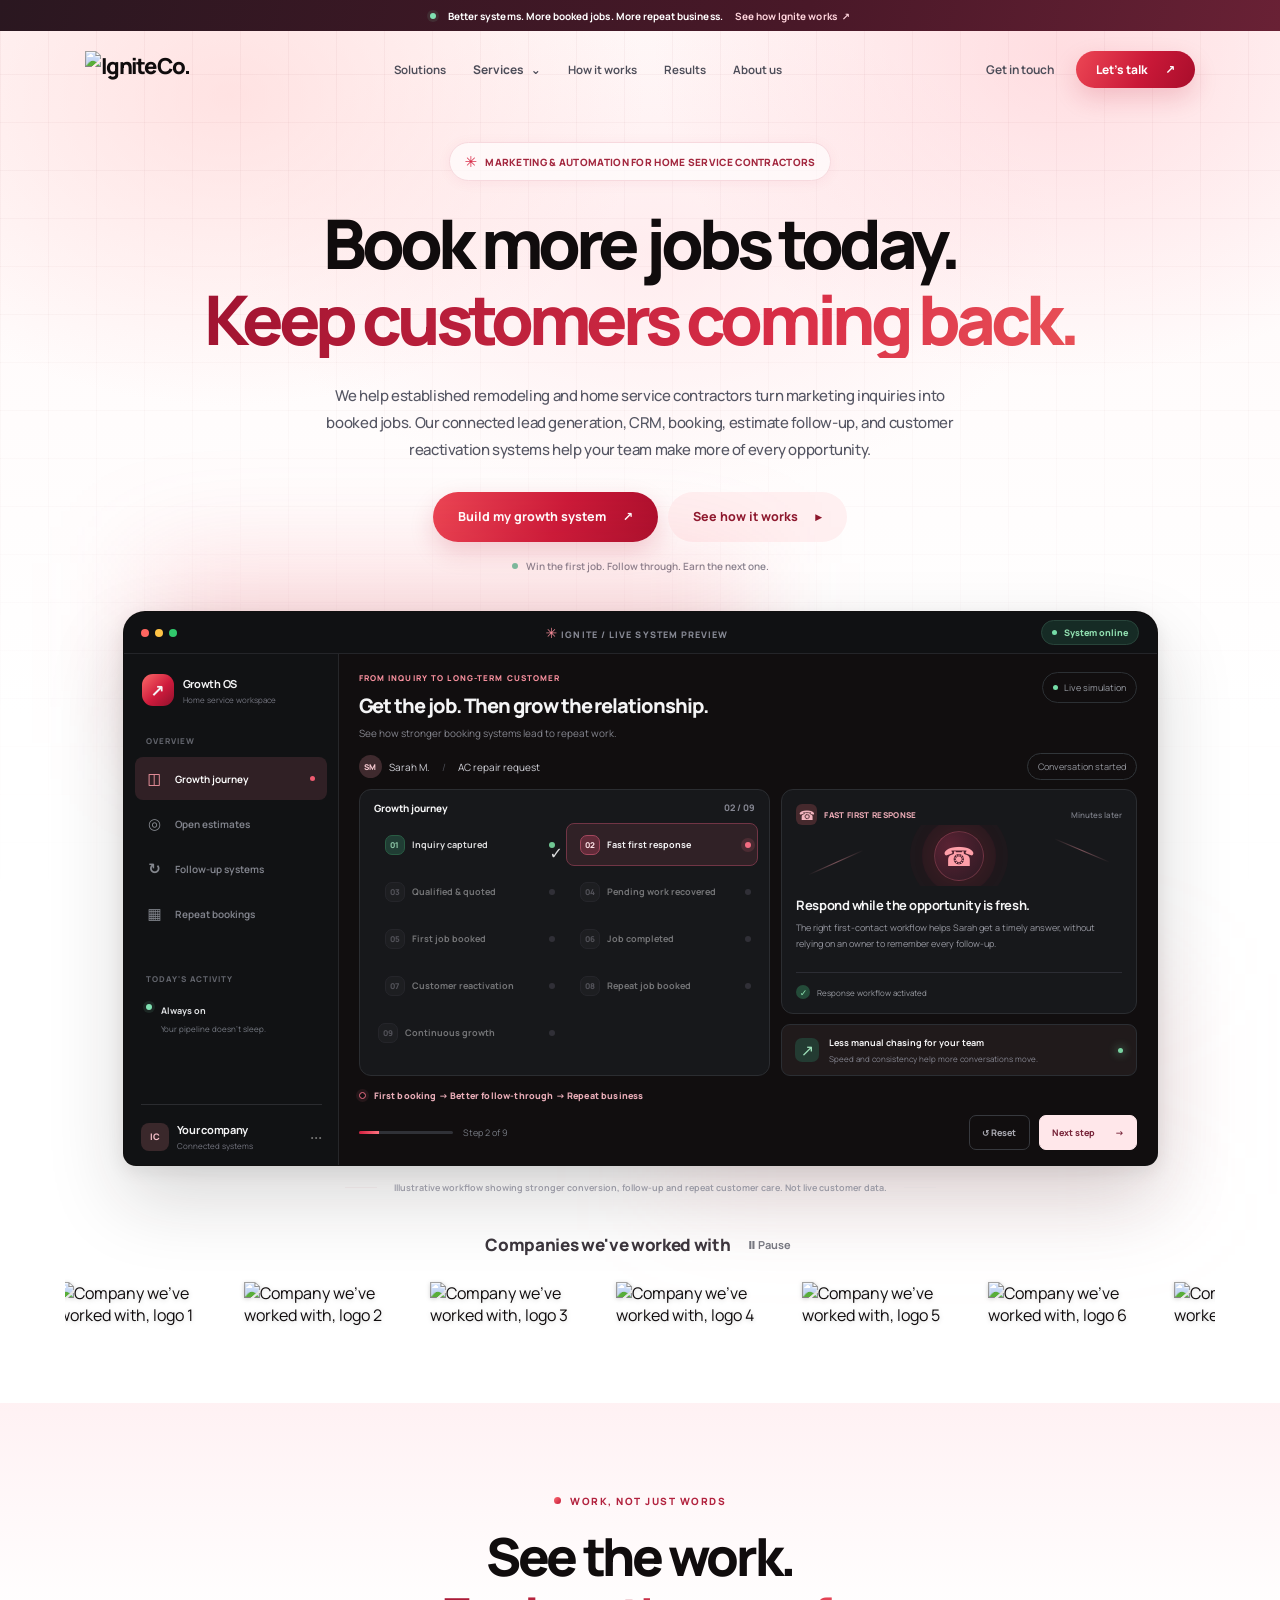
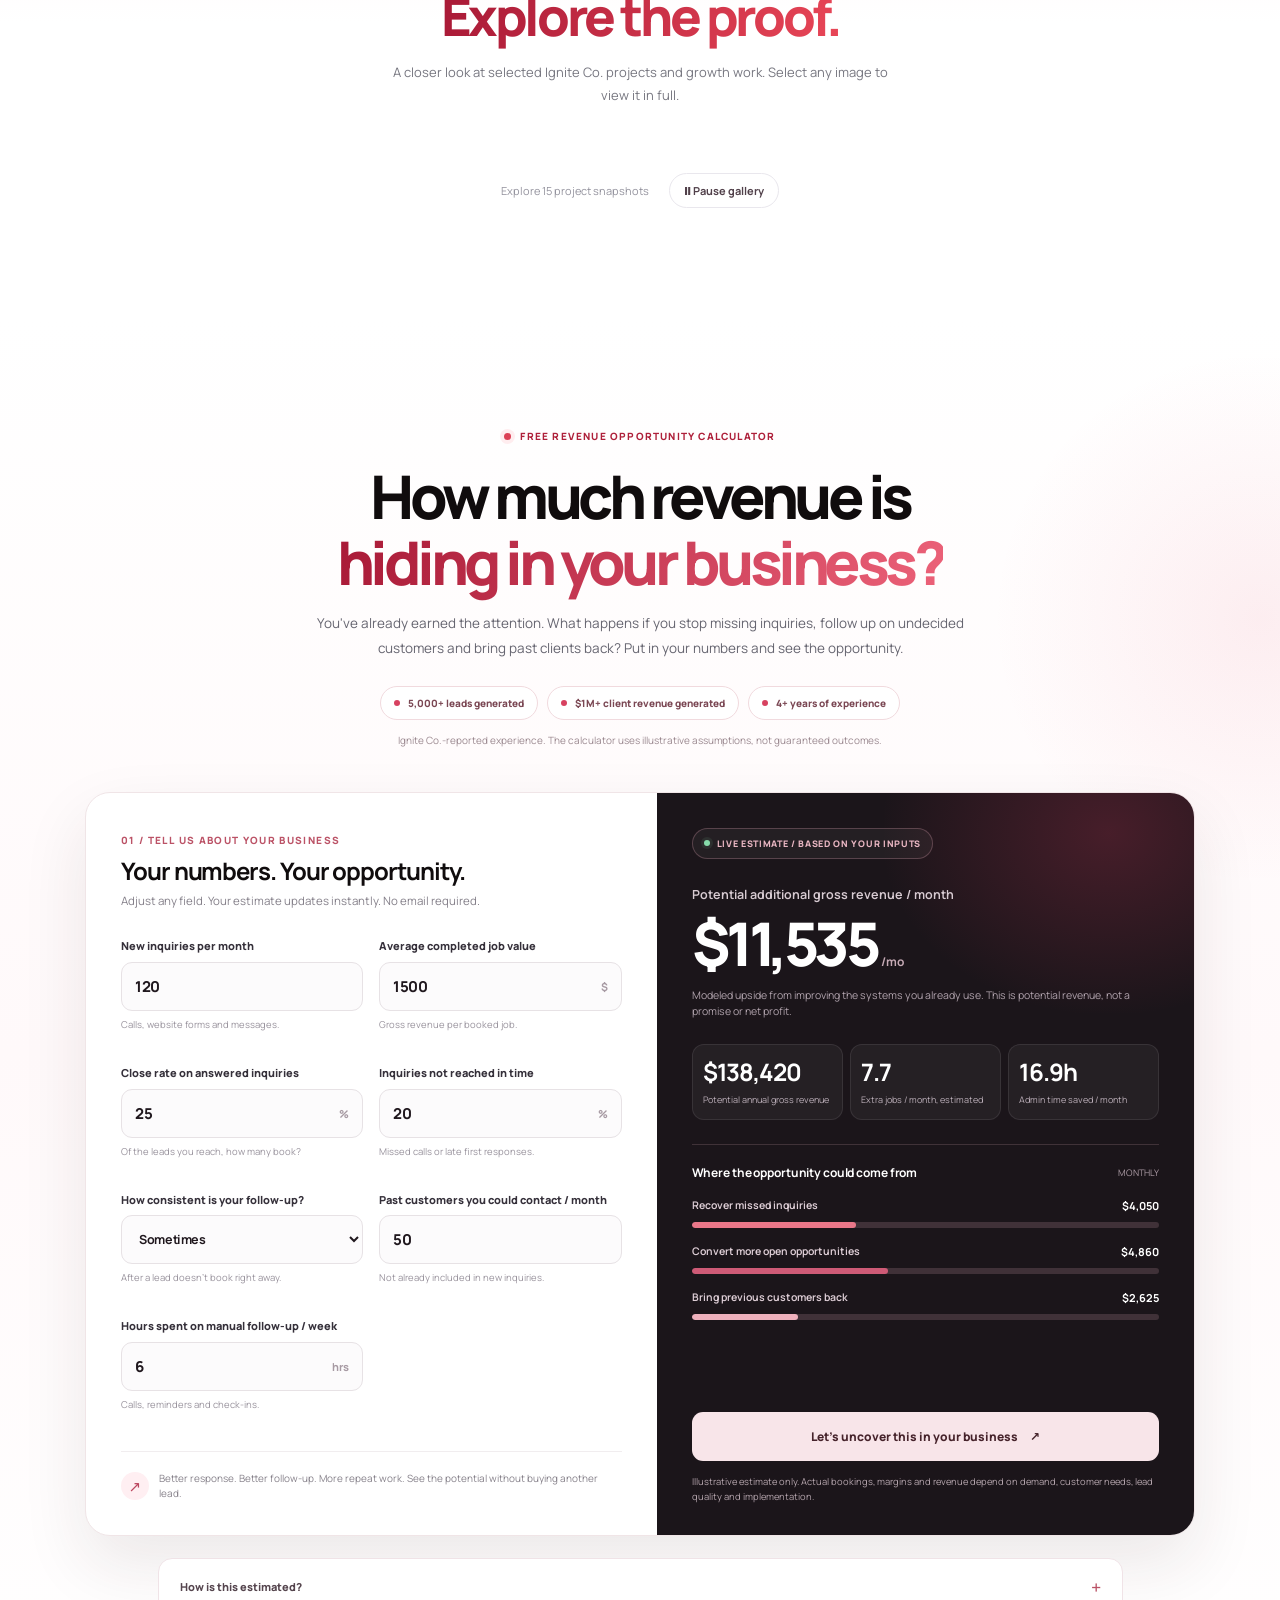
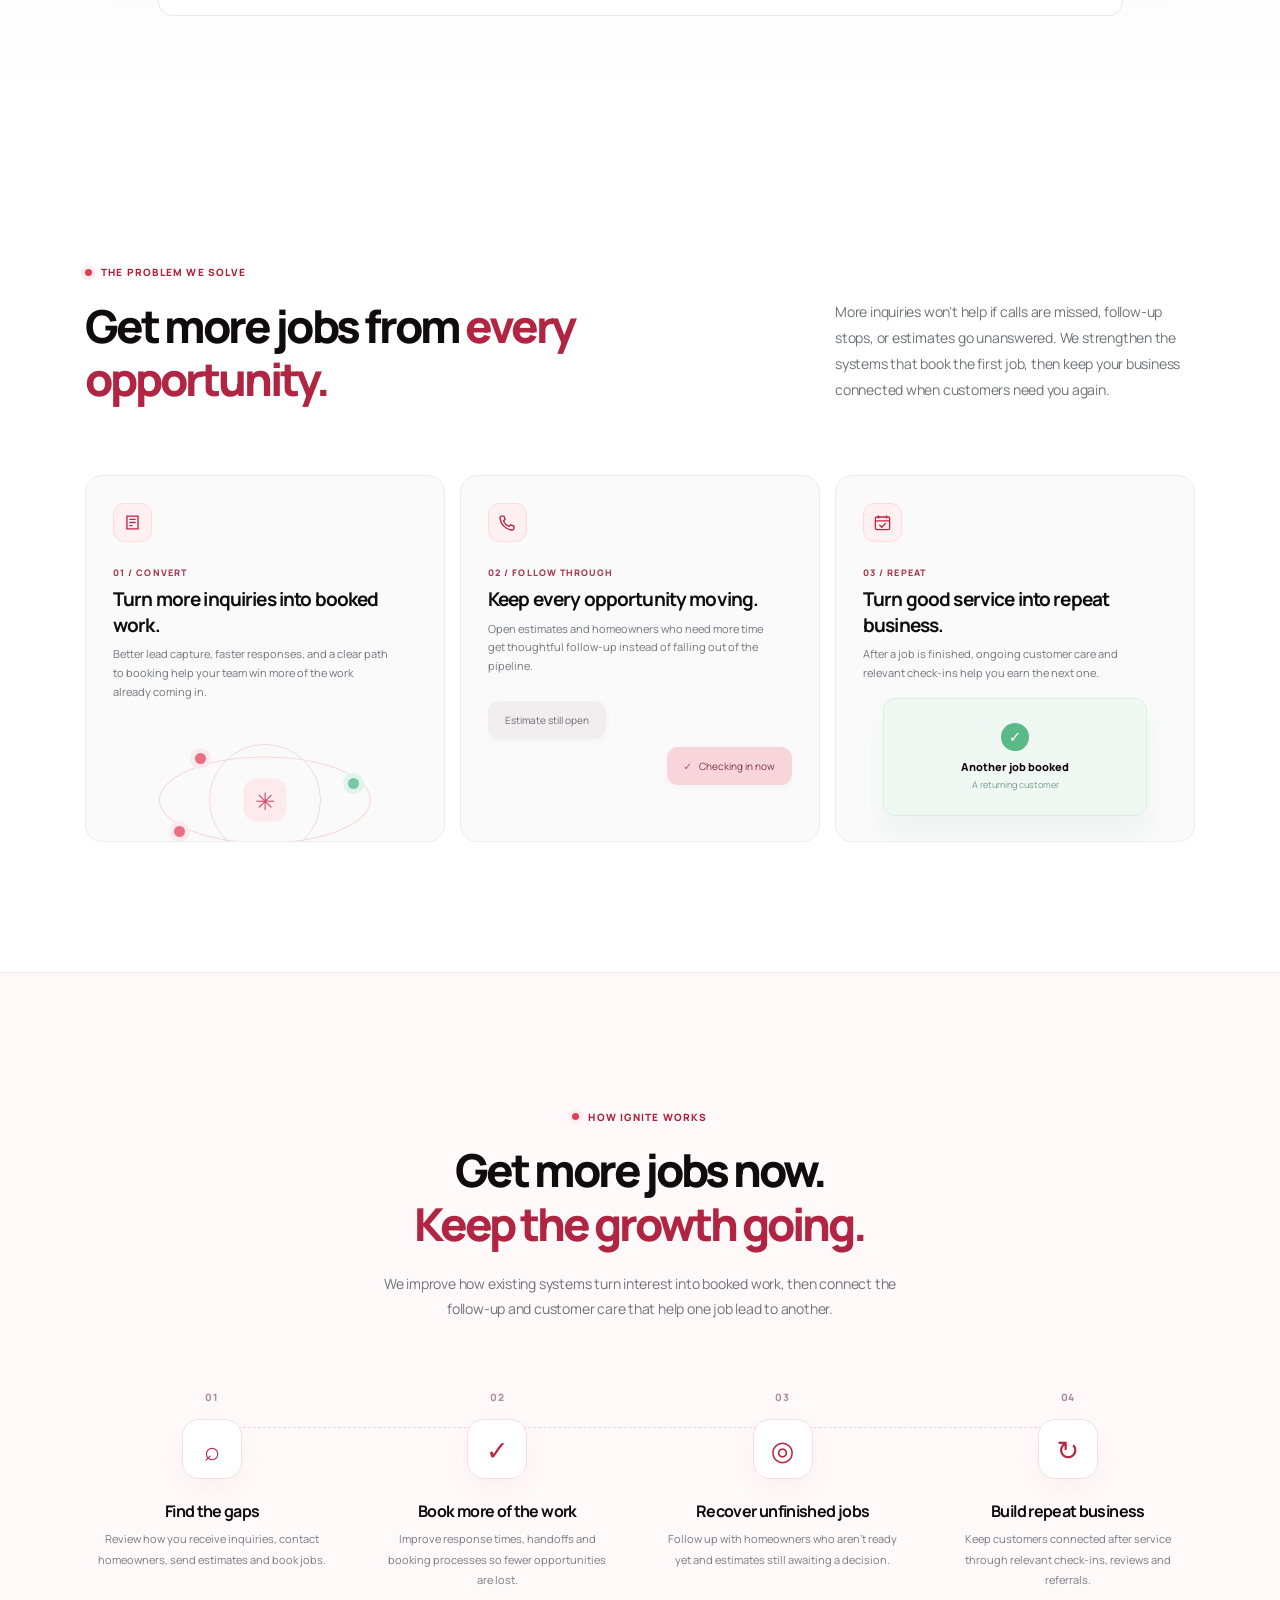
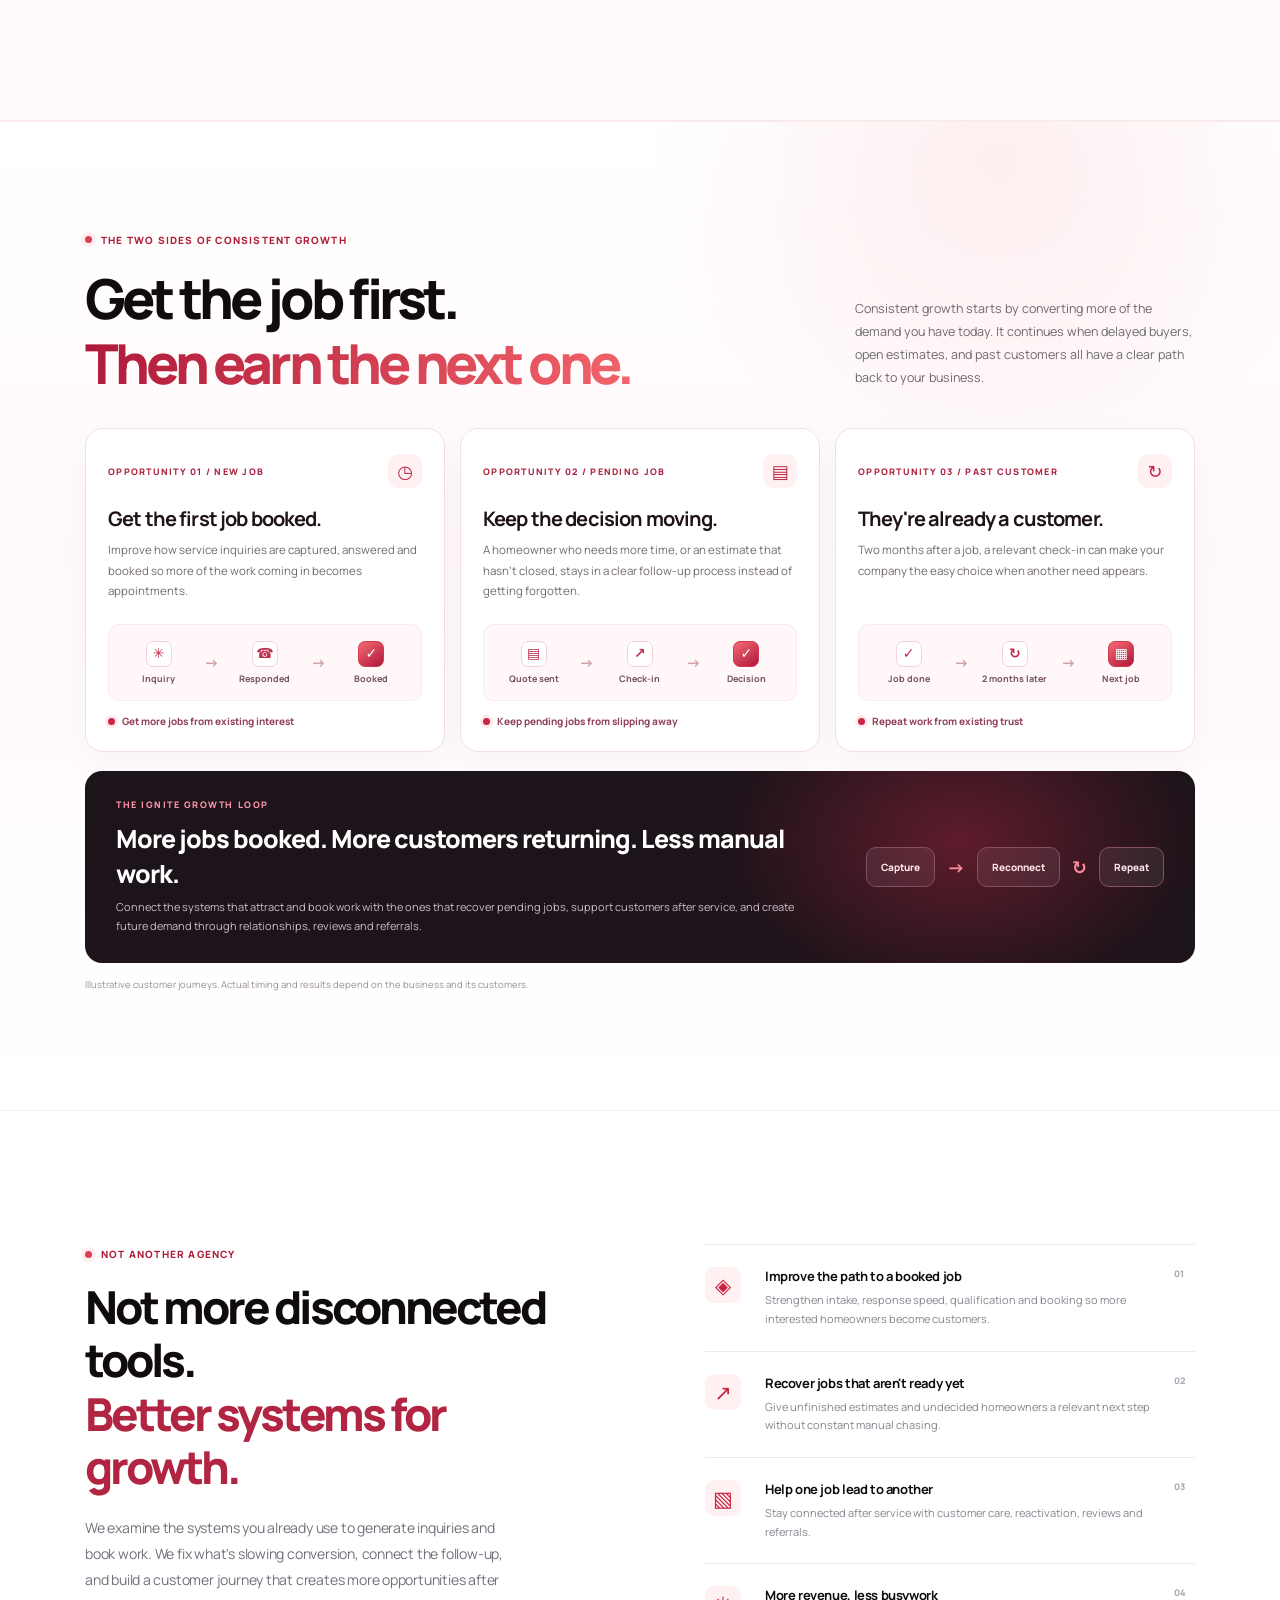
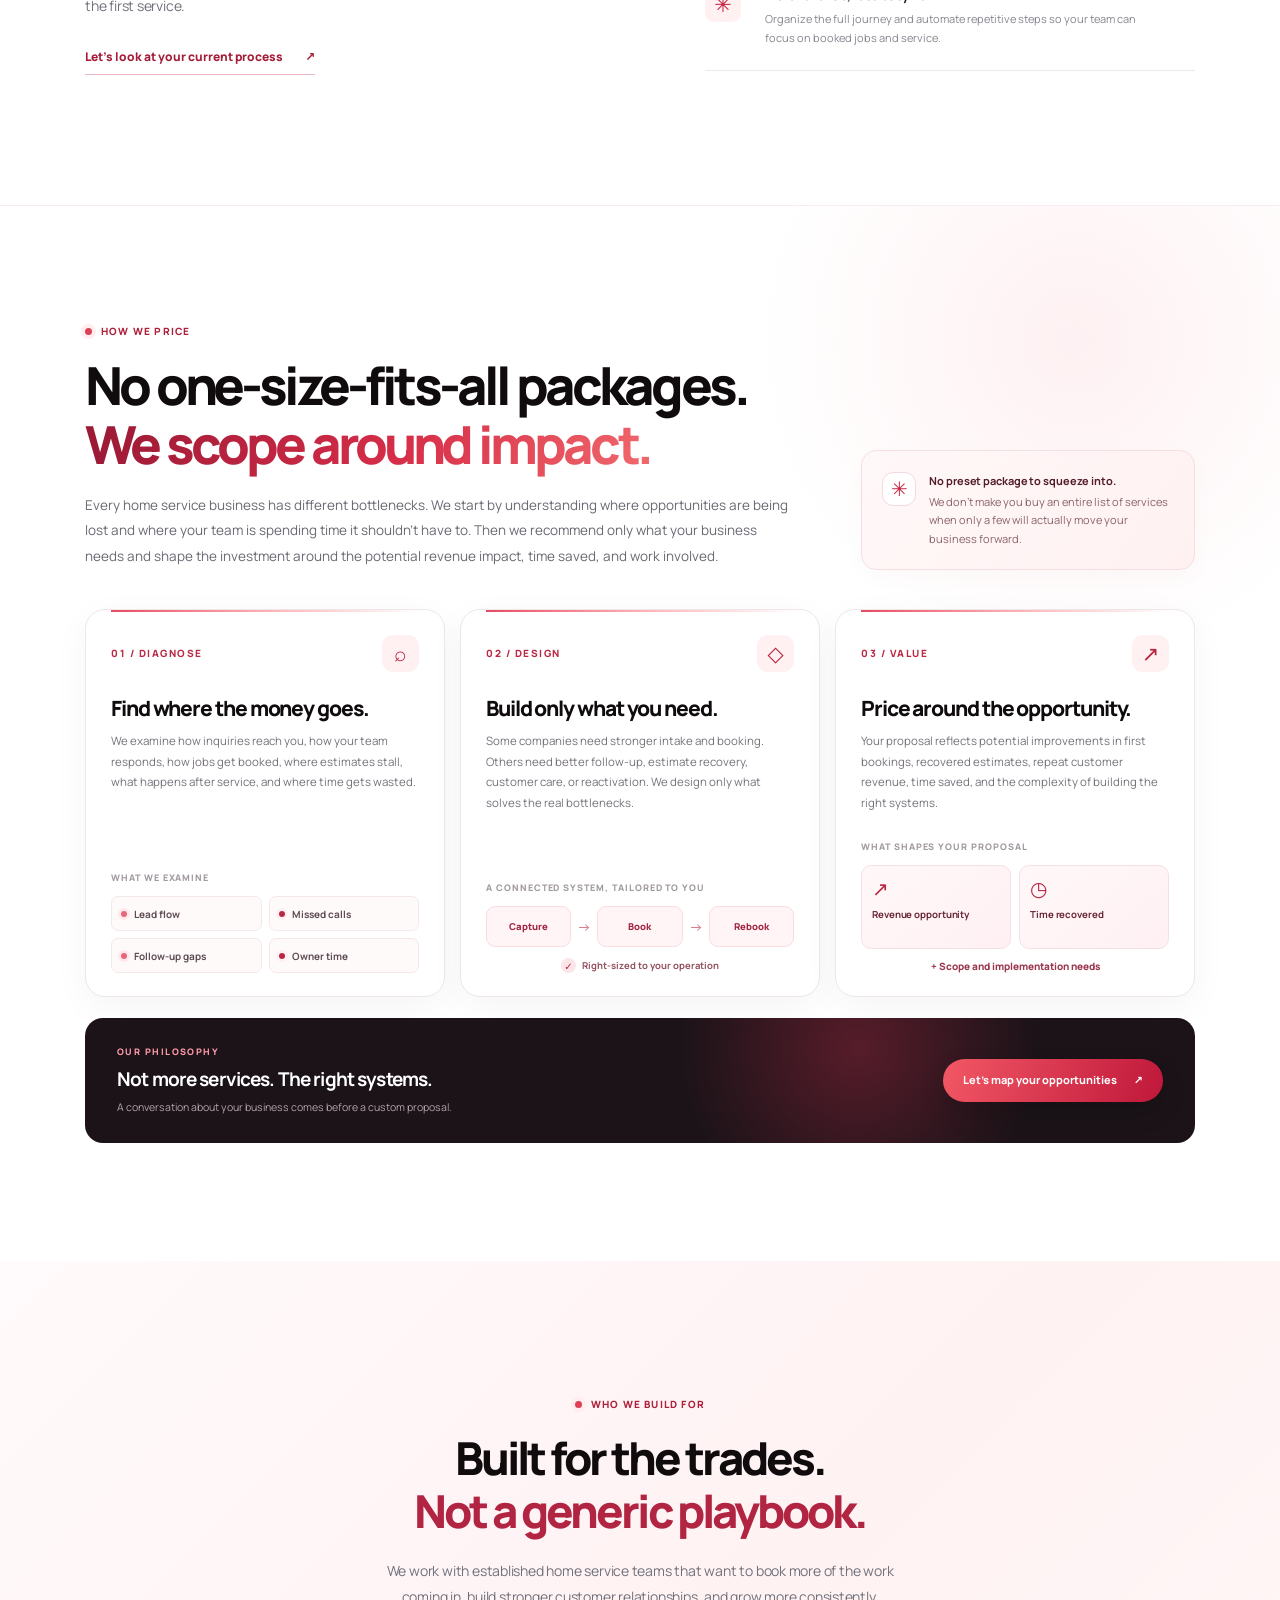
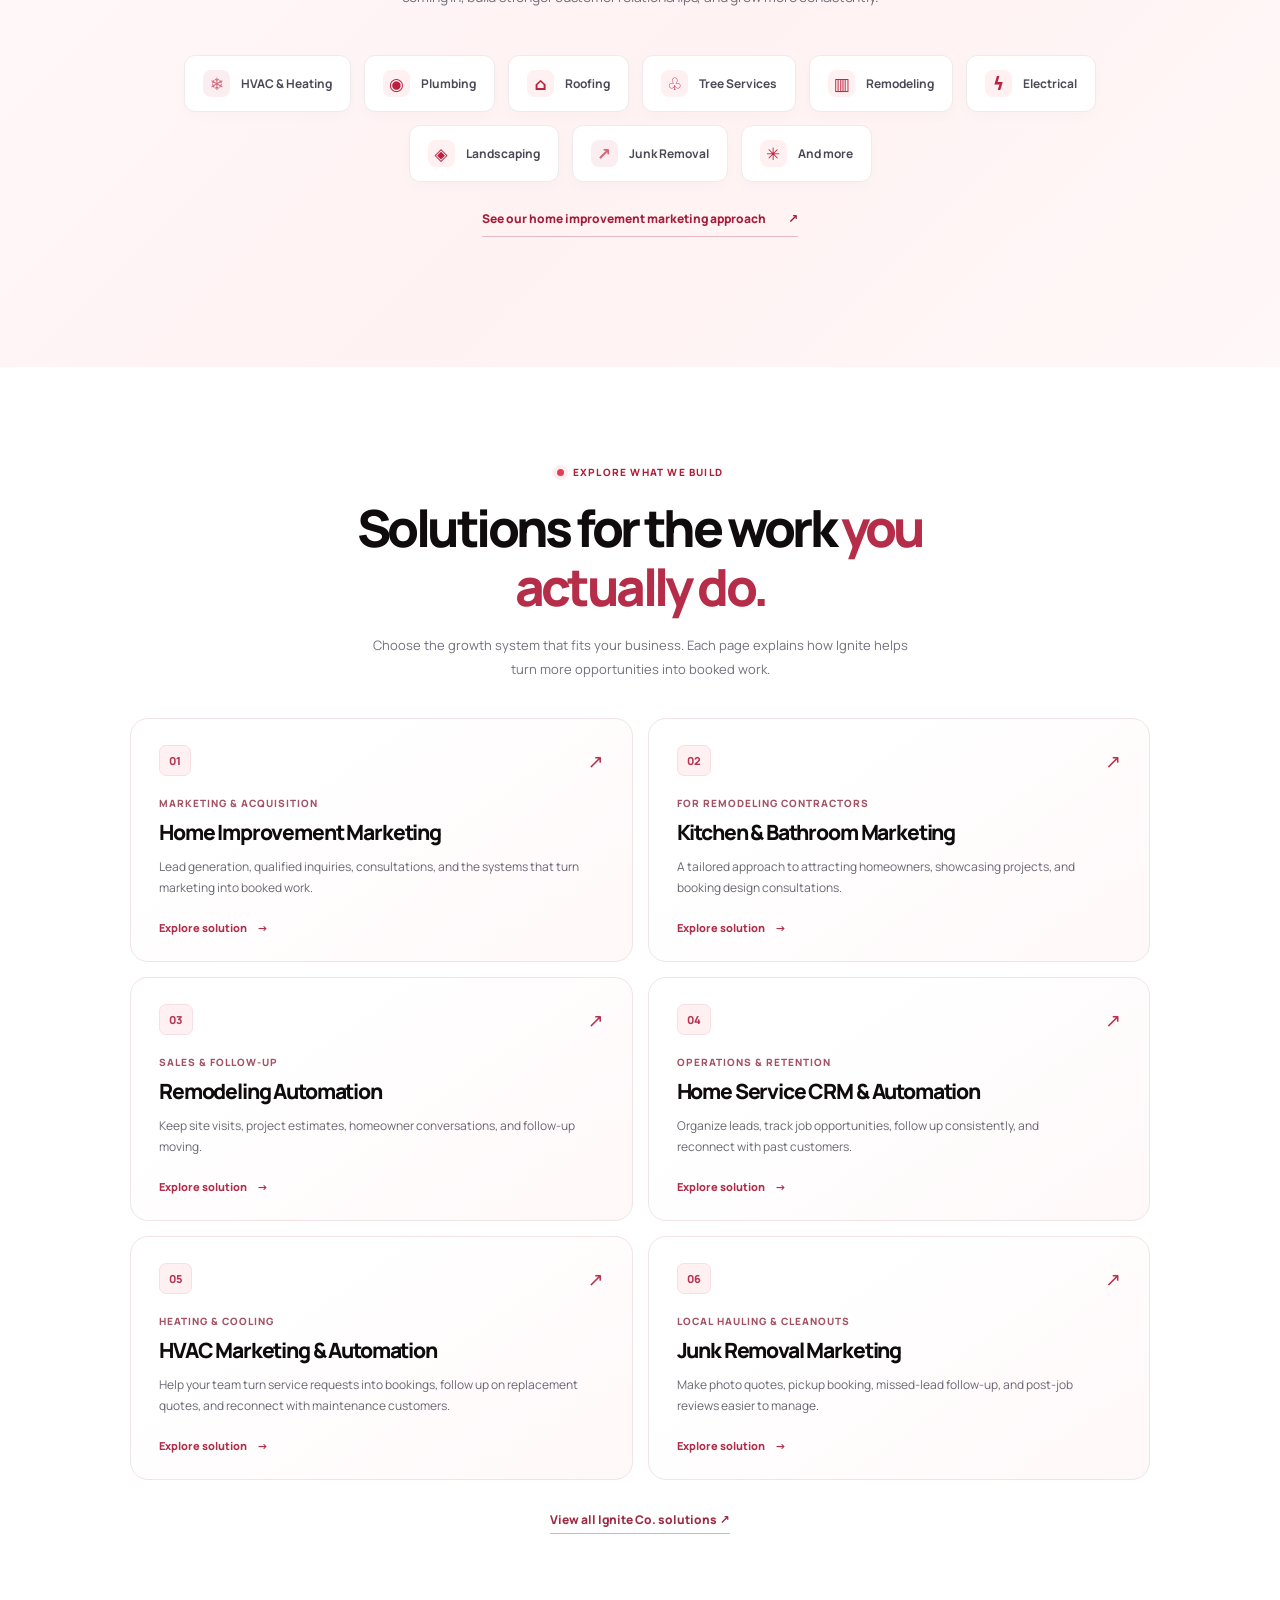
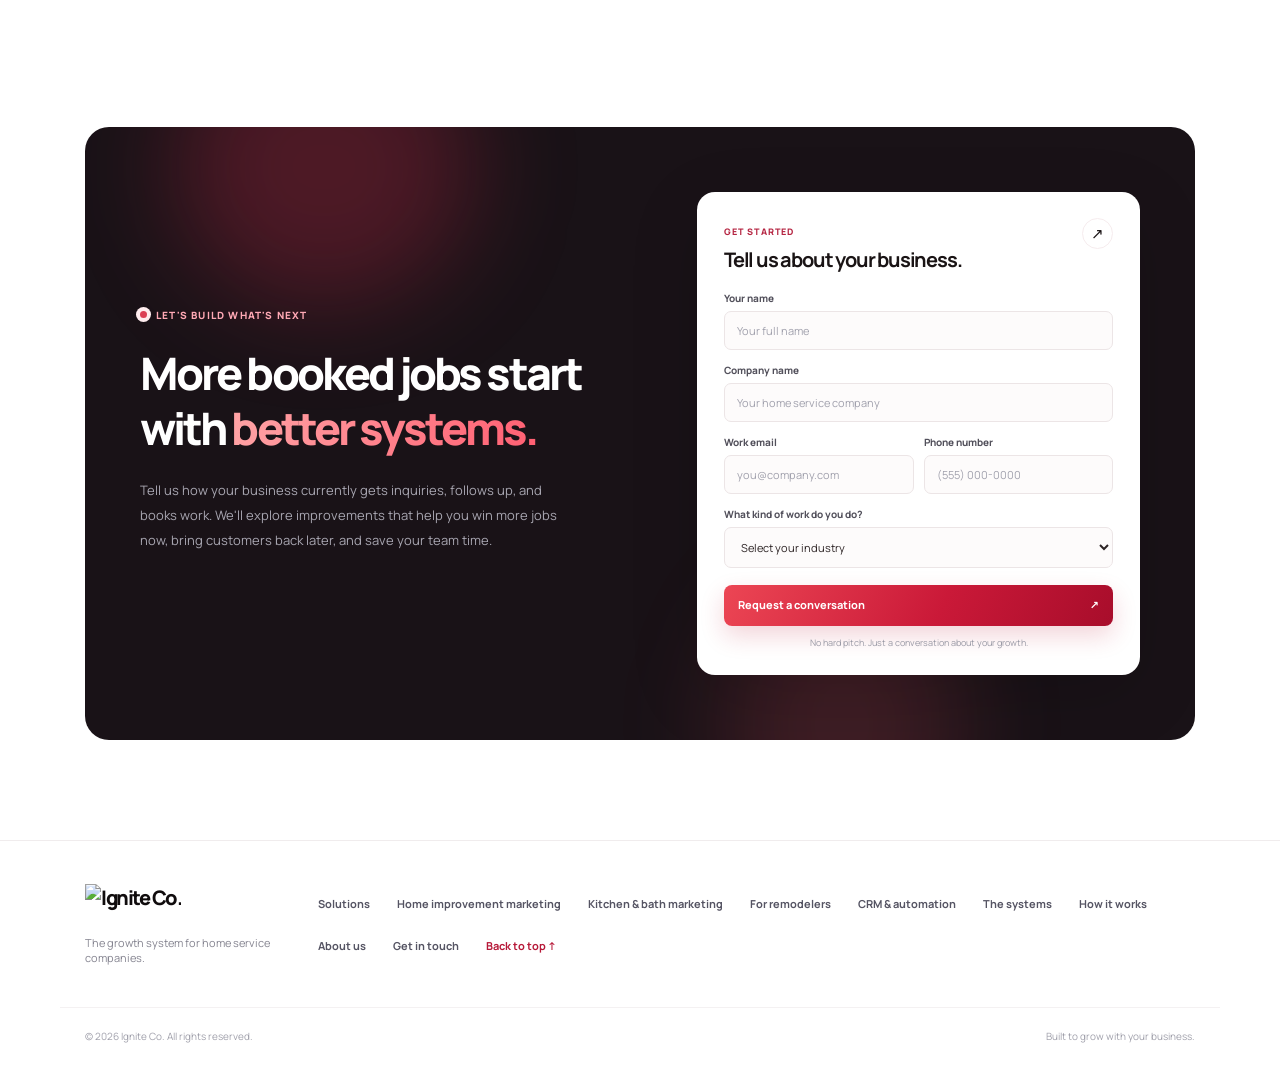
==== commit 81089b1e: "Add dedicated HVAC and junk removal marketing service pages and navigation" ====
--- a/index.html
+++ b/index.html
@@ -91,11 +91,11 @@
   <header class="header" id="top">
     <div class="nav-shell">
       <a class="brand" href="#top" aria-label="Ignite Co. home"><img class="brand-logo" src="https://assets.cdn.filesafe.space/bF1dT8IAVuvat84LkAVe/media/6a03b7c8f90b5bc73b099791.png" alt="Ignite Co." /></a>
-      <nav class="nav-links" aria-label="Main navigation"><a href="./solutions.html">Solutions</a><details class="nav-services"><summary>Services <span aria-hidden="true">⌄</span></summary><div class="nav-services-panel"><a href="./home-improvement-marketing-agency.html">Home improvement marketing</a><a href="./kitchen-bath-remodeling-marketing.html">Kitchen & bath marketing</a><a href="./remodeling-contractor-marketing-automation.html">Remodeling automation</a><a href="./home-service-crm-automation.html">Home service CRM & follow-up</a></div></details><a href="#how-it-works">How it works</a><a href="#results">Results</a><a href="./about.html">About us</a></nav>
+      <nav class="nav-links" aria-label="Main navigation"><a href="./solutions.html">Solutions</a><details class="nav-services"><summary>Services <span aria-hidden="true">⌄</span></summary><div class="nav-services-panel"><a href="./home-improvement-marketing-agency.html">Home improvement marketing</a><a href="./kitchen-bath-remodeling-marketing.html">Kitchen & bath marketing</a><a href="./remodeling-contractor-marketing-automation.html">Remodeling automation</a><a href="./hvac-marketing-automation.html">HVAC marketing & automation</a><a href="./junk-removal-marketing-automation.html">Junk removal marketing & automation</a><a href="./home-service-crm-automation.html">Home service CRM & follow-up</a></div></details><a href="#how-it-works">How it works</a><a href="#results">Results</a><a href="./about.html">About us</a></nav>
       <div class="nav-actions"><a class="nav-contact" href="#contact">Get in touch</a><a href="#contact" class="btn btn-dark btn-nav">Let's talk <span aria-hidden="true">↗</span></a></div>
       <button class="menu-toggle" id="menu-toggle" aria-label="Open navigation" aria-expanded="false" aria-controls="mobile-menu"><span></span><span></span><span></span></button>
     </div>
-    <nav id="mobile-menu" class="mobile-menu" aria-label="Mobile navigation" hidden><a href="./">Home</a><a href="./solutions.html">Solutions</a><details class="mobile-services"><summary>Services <span aria-hidden="true">⌄</span></summary><div class="mobile-services-panel"><a href="./home-improvement-marketing-agency.html">Home improvement marketing</a><a href="./kitchen-bath-remodeling-marketing.html">Kitchen & bath marketing</a><a href="./remodeling-contractor-marketing-automation.html">Remodeling automation</a><a href="./home-service-crm-automation.html">Home service CRM & follow-up</a></div></details><a href="#how-it-works">How it works</a><a href="#results">Results</a><a href="./about.html">About us</a><a class="mobile-cta" href="#contact">Let's talk ↗</a></nav>
+    <nav id="mobile-menu" class="mobile-menu" aria-label="Mobile navigation" hidden><a href="./">Home</a><a href="./solutions.html">Solutions</a><details class="mobile-services"><summary>Services <span aria-hidden="true">⌄</span></summary><div class="mobile-services-panel"><a href="./home-improvement-marketing-agency.html">Home improvement marketing</a><a href="./kitchen-bath-remodeling-marketing.html">Kitchen & bath marketing</a><a href="./remodeling-contractor-marketing-automation.html">Remodeling automation</a><a href="./hvac-marketing-automation.html">HVAC marketing & automation</a><a href="./junk-removal-marketing-automation.html">Junk removal marketing & automation</a><a href="./home-service-crm-automation.html">Home service CRM & follow-up</a></div></details><a href="#how-it-works">How it works</a><a href="#results">Results</a><a href="./about.html">About us</a><a class="mobile-cta" href="#contact">Let's talk ↗</a></nav>
   </header>
   <main>
     <section class="hero hero-compact" aria-labelledby="hero-title">
@@ -343,7 +343,7 @@
         </div>
       </div>
     </section>
-    <section class="section industries-section" id="industries"><div class="container"><div class="center-head"><span class="section-label"><span></span> WHO WE BUILD FOR</span><h2>Built for the trades.<br/><em>Not a generic playbook.</em></h2><p>We work with established home service teams that want to book more of the work coming in, build stronger customer relationships, and grow more consistently.</p></div><div class="industry-tags"><span><i>❄</i> HVAC & Heating</span><span><i>◉</i> Plumbing</span><span><i>⌂</i> Roofing</span><span><i>♧</i> Tree Services</span><span><i>▥</i> Remodeling</span><span><i>ϟ</i> Electrical</span><span><i>◈</i> Landscaping</span><span><i>↗</i> Junk Removal</span><span><i>✳</i> And more</span></div><p style="text-align:center;margin:24px auto 0"><a class="text-link" href="./home-improvement-marketing-agency.html">See our home improvement marketing approach <span aria-hidden="true">↗</span></a></p></div></section>
+    <section class="section industries-section" id="industries"><div class="container"><div class="center-head"><span class="section-label"><span></span> WHO WE BUILD FOR</span><h2>Built for the trades.<br/><em>Not a generic playbook.</em></h2><p>We work with established home service teams that want to book more of the work coming in, build stronger customer relationships, and grow more consistently.</p></div><div class="industry-tags"><a href="./hvac-marketing-automation.html" class="industry-link"><i>❄</i> HVAC & Heating</a><span><i>◉</i> Plumbing</span><span><i>⌂</i> Roofing</span><span><i>♧</i> Tree Services</span><span><i>▥</i> Remodeling</span><span><i>ϟ</i> Electrical</span><span><i>◈</i> Landscaping</span><a href="./junk-removal-marketing-automation.html" class="industry-link"><i>↗</i> Junk Removal</a><span><i>✳</i> And more</span></div><p style="text-align:center;margin:24px auto 0"><a class="text-link" href="./home-improvement-marketing-agency.html">See our home improvement marketing approach <span aria-hidden="true">↗</span></a></p></div></section>
     <section class="section explore-services" id="explore-services" aria-labelledby="explore-services-title">
       <div class="container">
         <div class="explore-services-heading">
@@ -380,6 +380,8 @@
             <span class="explore-services-description">Organize leads, track job opportunities, follow up consistently, and reconnect with past customers.</span>
             <span class="explore-services-action">Explore solution <span aria-hidden="true">→</span></span>
           </a>
+          <a class="explore-services-card" href="./hvac-marketing-automation.html" aria-label="Explore HVAC Marketing & Automation"><span class="explore-services-card-top"><span class="explore-services-number">05</span><span class="explore-services-arrow" aria-hidden="true">↗</span></span><span class="explore-services-eyebrow">HEATING & COOLING</span><strong>HVAC Marketing & Automation</strong><span class="explore-services-description">Help your team turn service requests into bookings, follow up on replacement quotes, and reconnect with maintenance customers.</span><span class="explore-services-action">Explore solution <span aria-hidden="true">→</span></span></a>
+          <a class="explore-services-card" href="./junk-removal-marketing-automation.html" aria-label="Explore Junk Removal Marketing"><span class="explore-services-card-top"><span class="explore-services-number">06</span><span class="explore-services-arrow" aria-hidden="true">↗</span></span><span class="explore-services-eyebrow">LOCAL HAULING & CLEANOUTS</span><strong>Junk Removal Marketing</strong><span class="explore-services-description">Make photo quotes, pickup booking, missed-lead follow-up, and post-job reviews easier to manage.</span><span class="explore-services-action">Explore solution <span aria-hidden="true">→</span></span></a>
         </div>
         <p class="explore-services-more"><a href="./solutions.html">View all Ignite Co. solutions <span aria-hidden="true">↗</span></a></p>
       </div>
--- a/site-navigation.css
+++ b/site-navigation.css
@@ -61,3 +61,9 @@
 .mobile-menu .mobile-services-panel a{padding:10px 10px;font-size:12.5px;font-weight:650}
 .mobile-menu .mobile-services-panel a[aria-current="page"]{color:#a32e49;background:#fff5f6;border-radius:7px}
 @media(max-width:1050px){.nav-services-panel{position:static;box-shadow:none}}
+
+/* Linked industry tags retain the original pill styling. */
+.industry-tags>a.industry-link{display:flex;align-items:center;gap:11px;padding:14px 18px;background:#fff;border:1px solid #efeaeb;border-radius:11px;font-size:12px;font-weight:700;color:#4a4955;box-shadow:0 5px 14px rgba(50,31,34,.018);transition:border-color .2s,transform .2s}
+.industry-tags>a.industry-link i{display:grid;place-items:center;height:27px;width:27px;border-radius:8px;background:#fbeef0;color:#d16778;font-size:17px;font-style:normal;line-height:1}
+.industry-tags>a.industry-link:hover{border-color:#e4a6b4;transform:translateY(-2px)}
+.industry-tags>a.industry-link:focus-visible{outline:2px solid #b52847;outline-offset:3px}
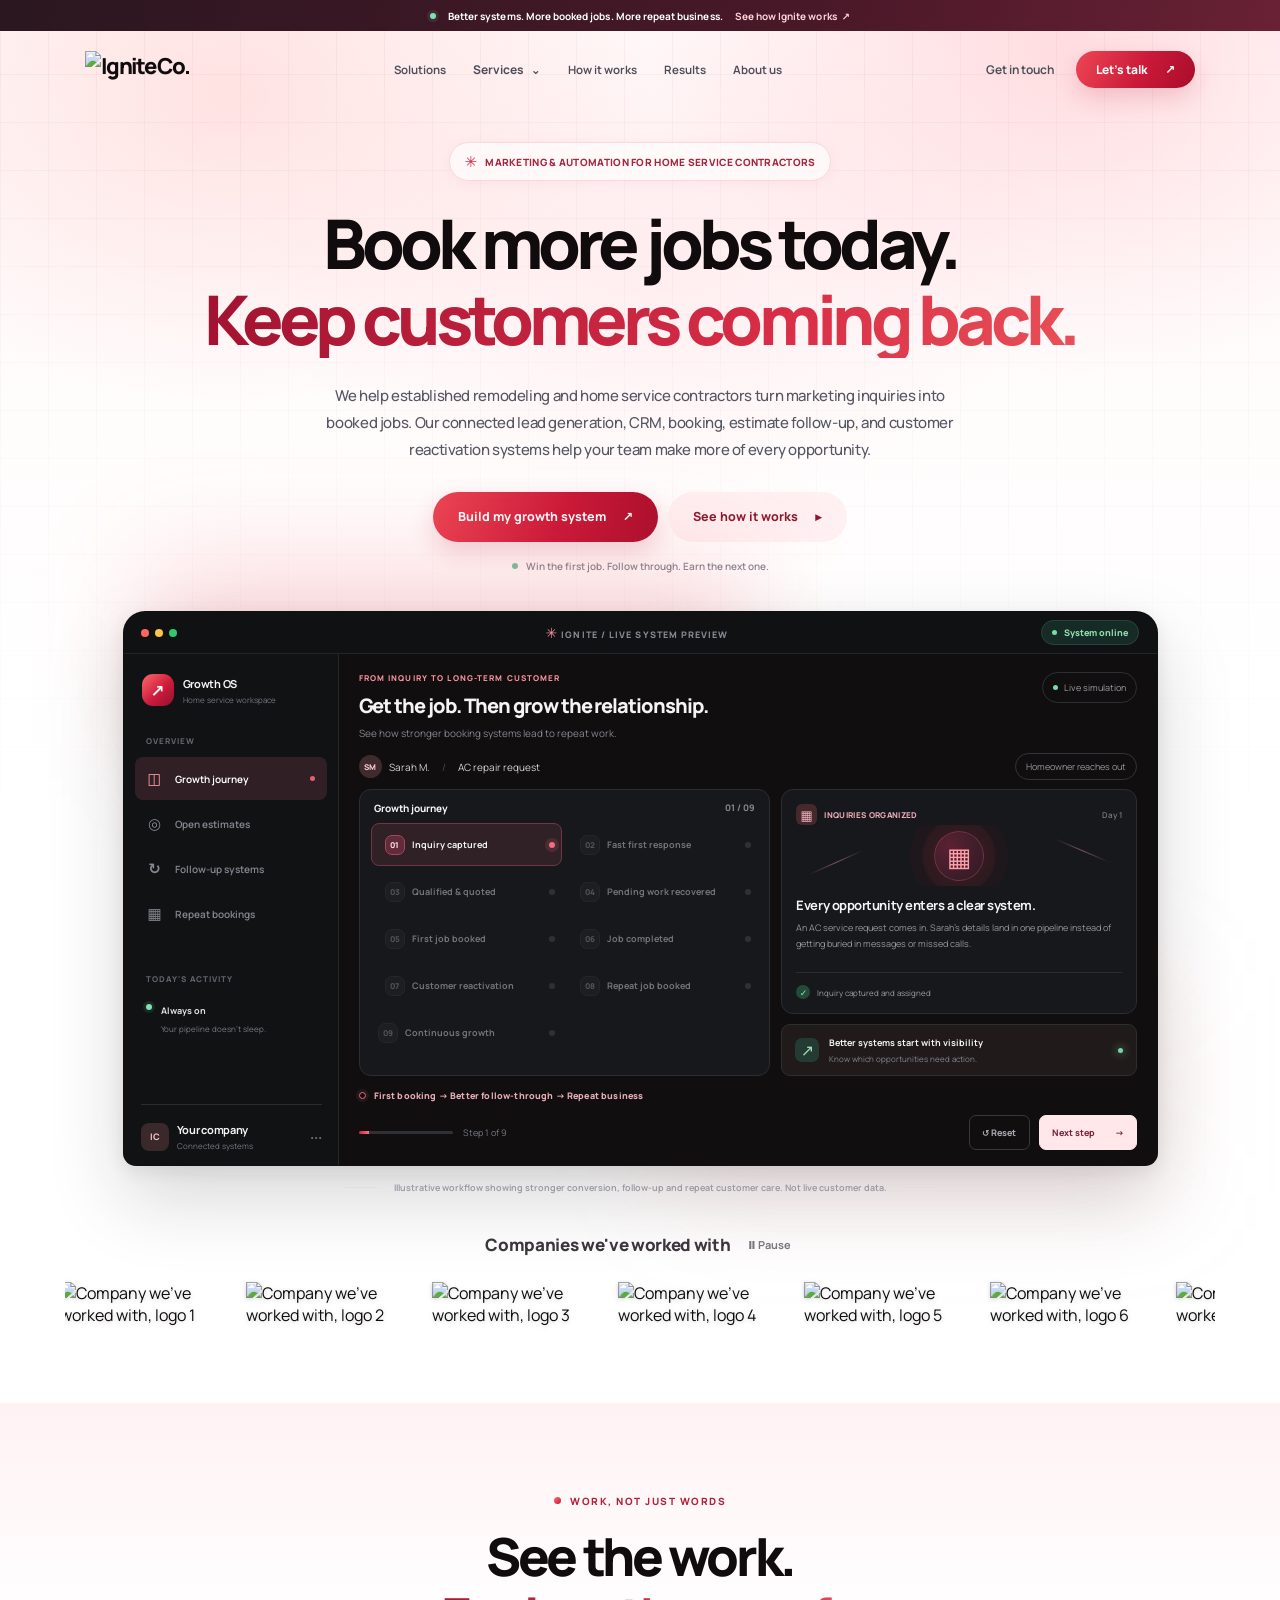
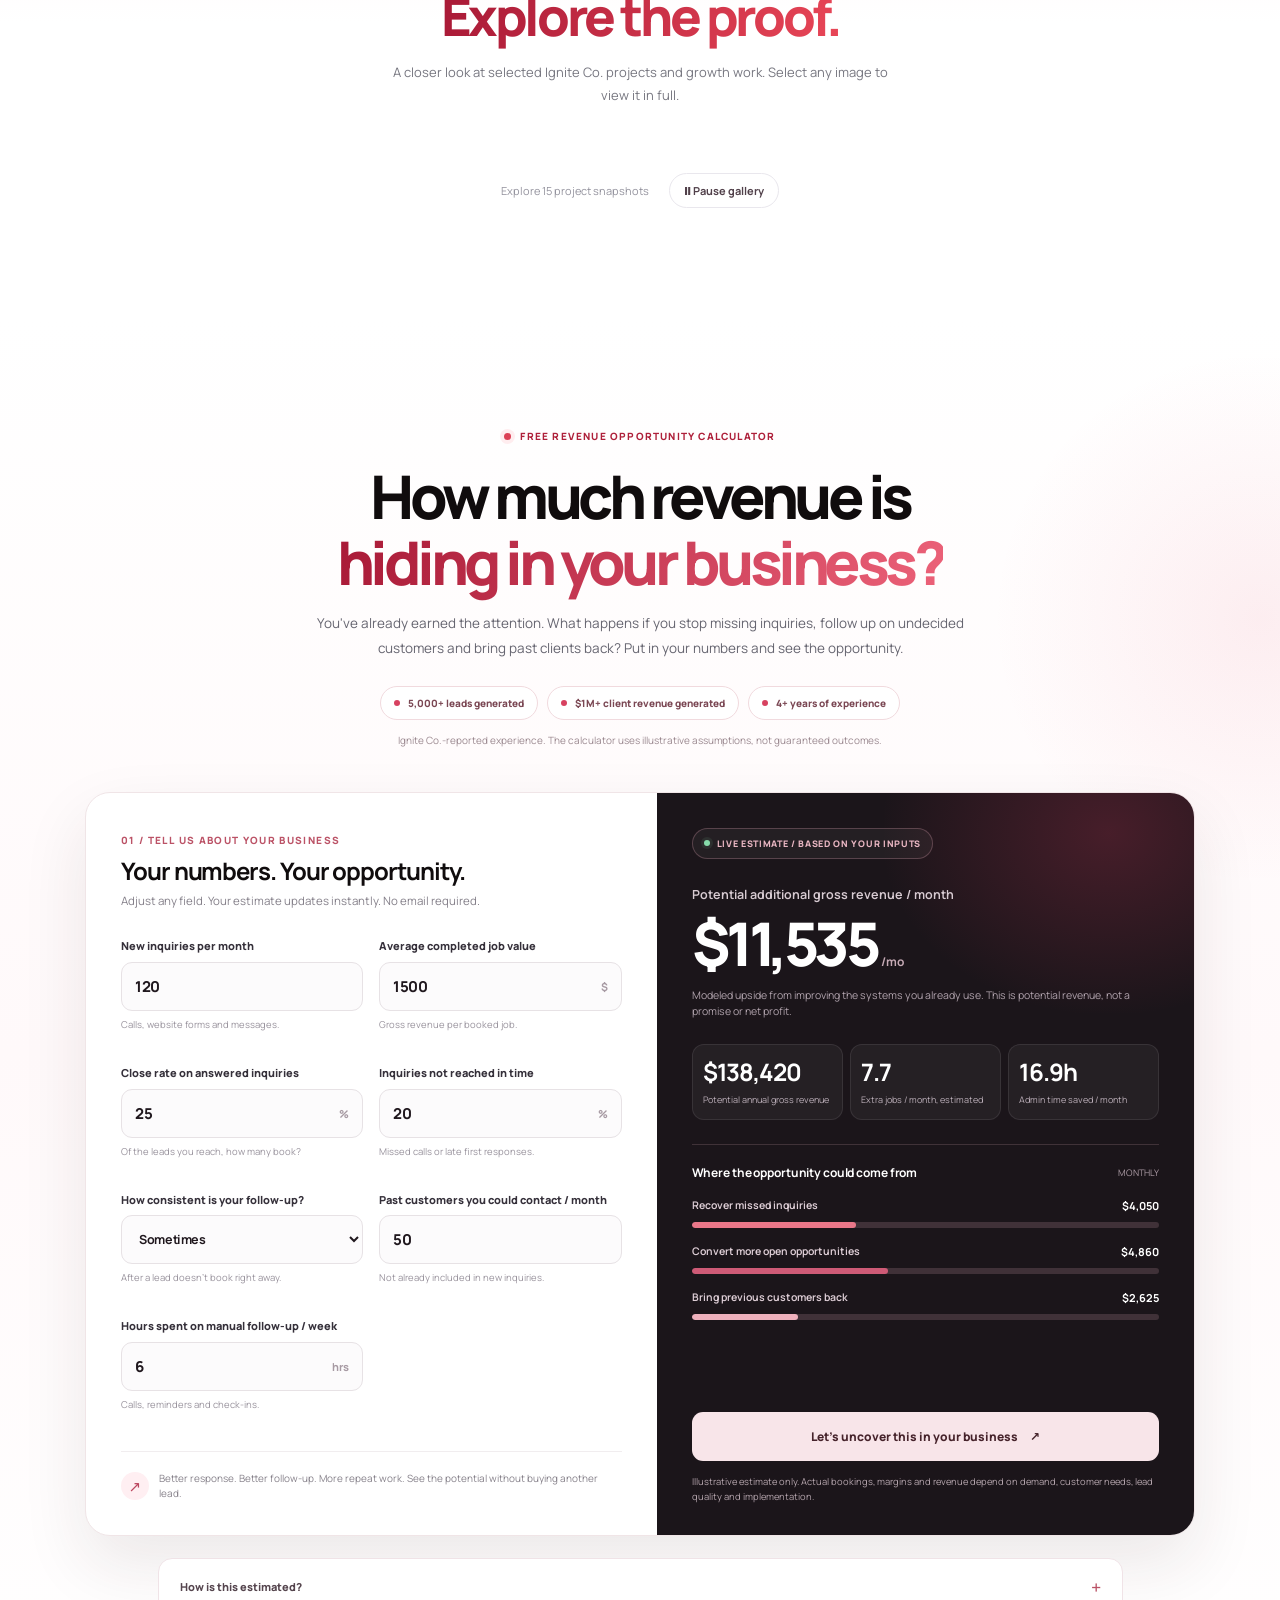
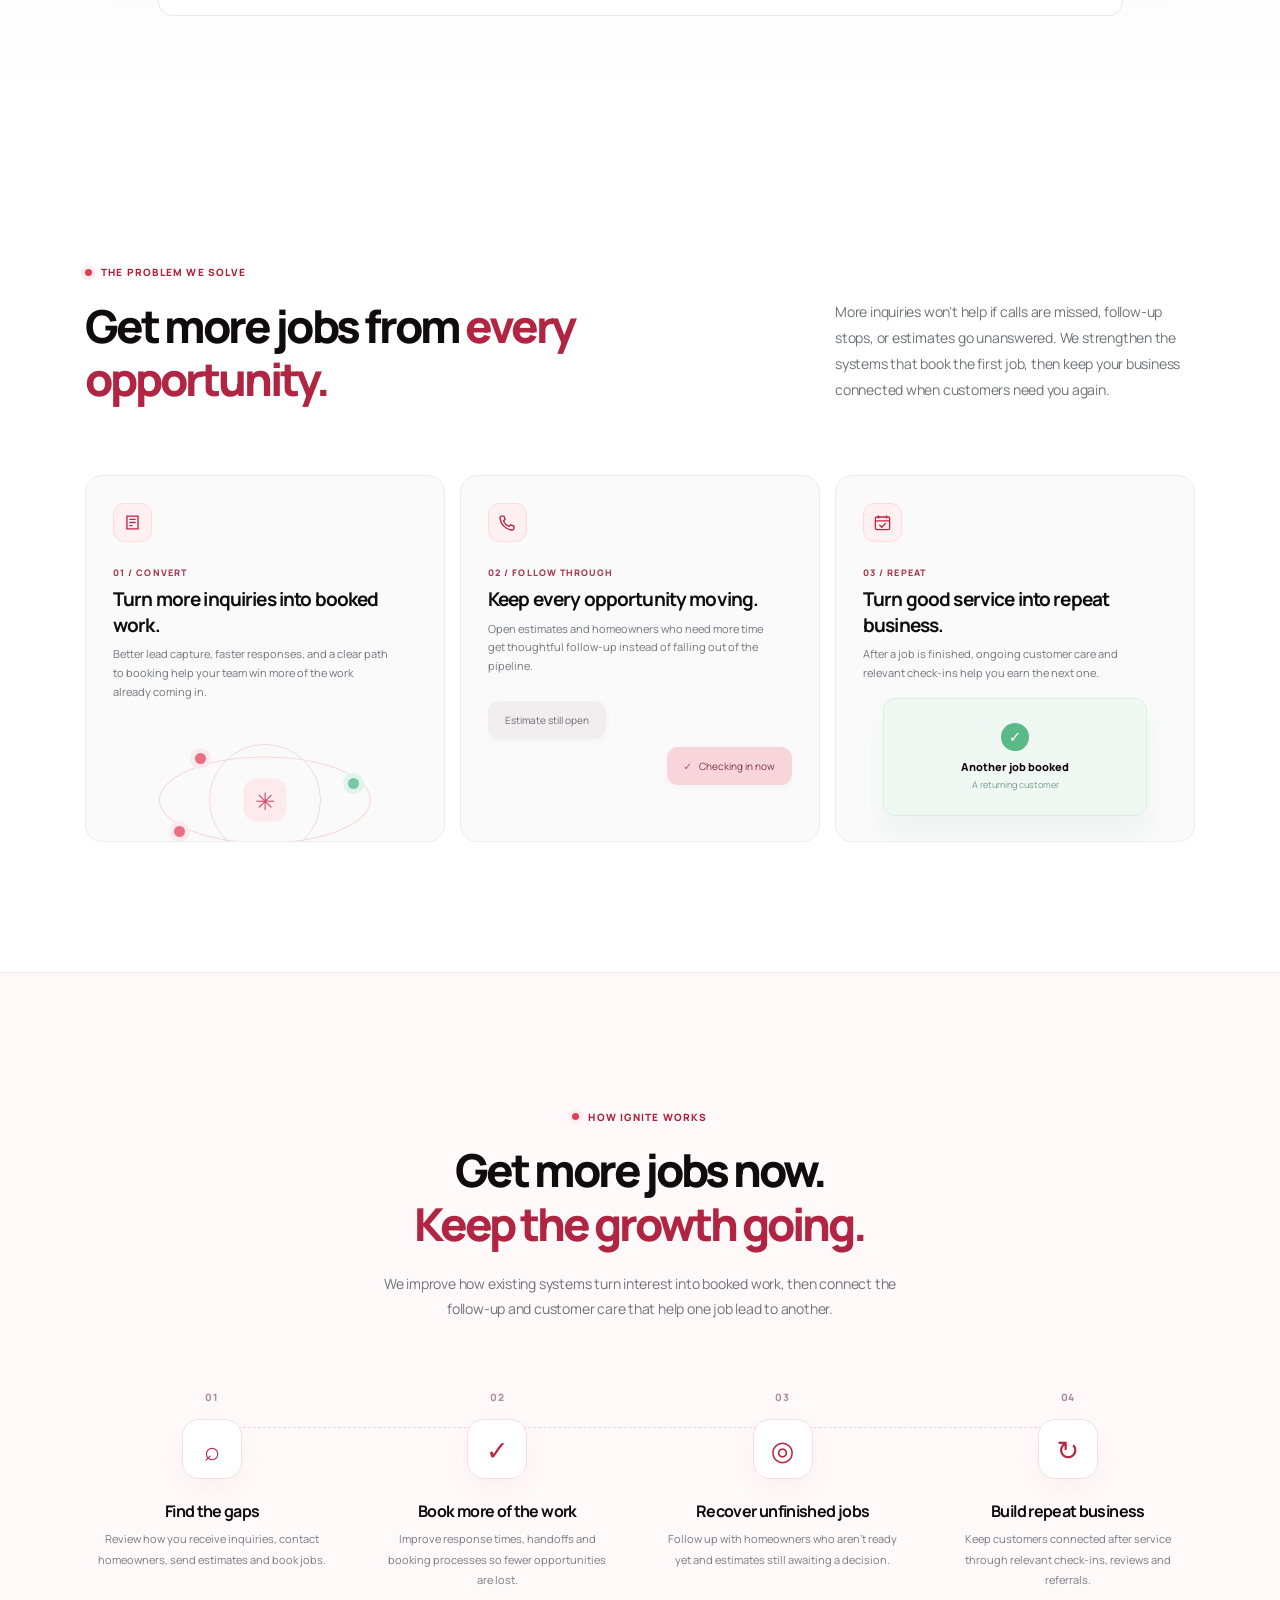
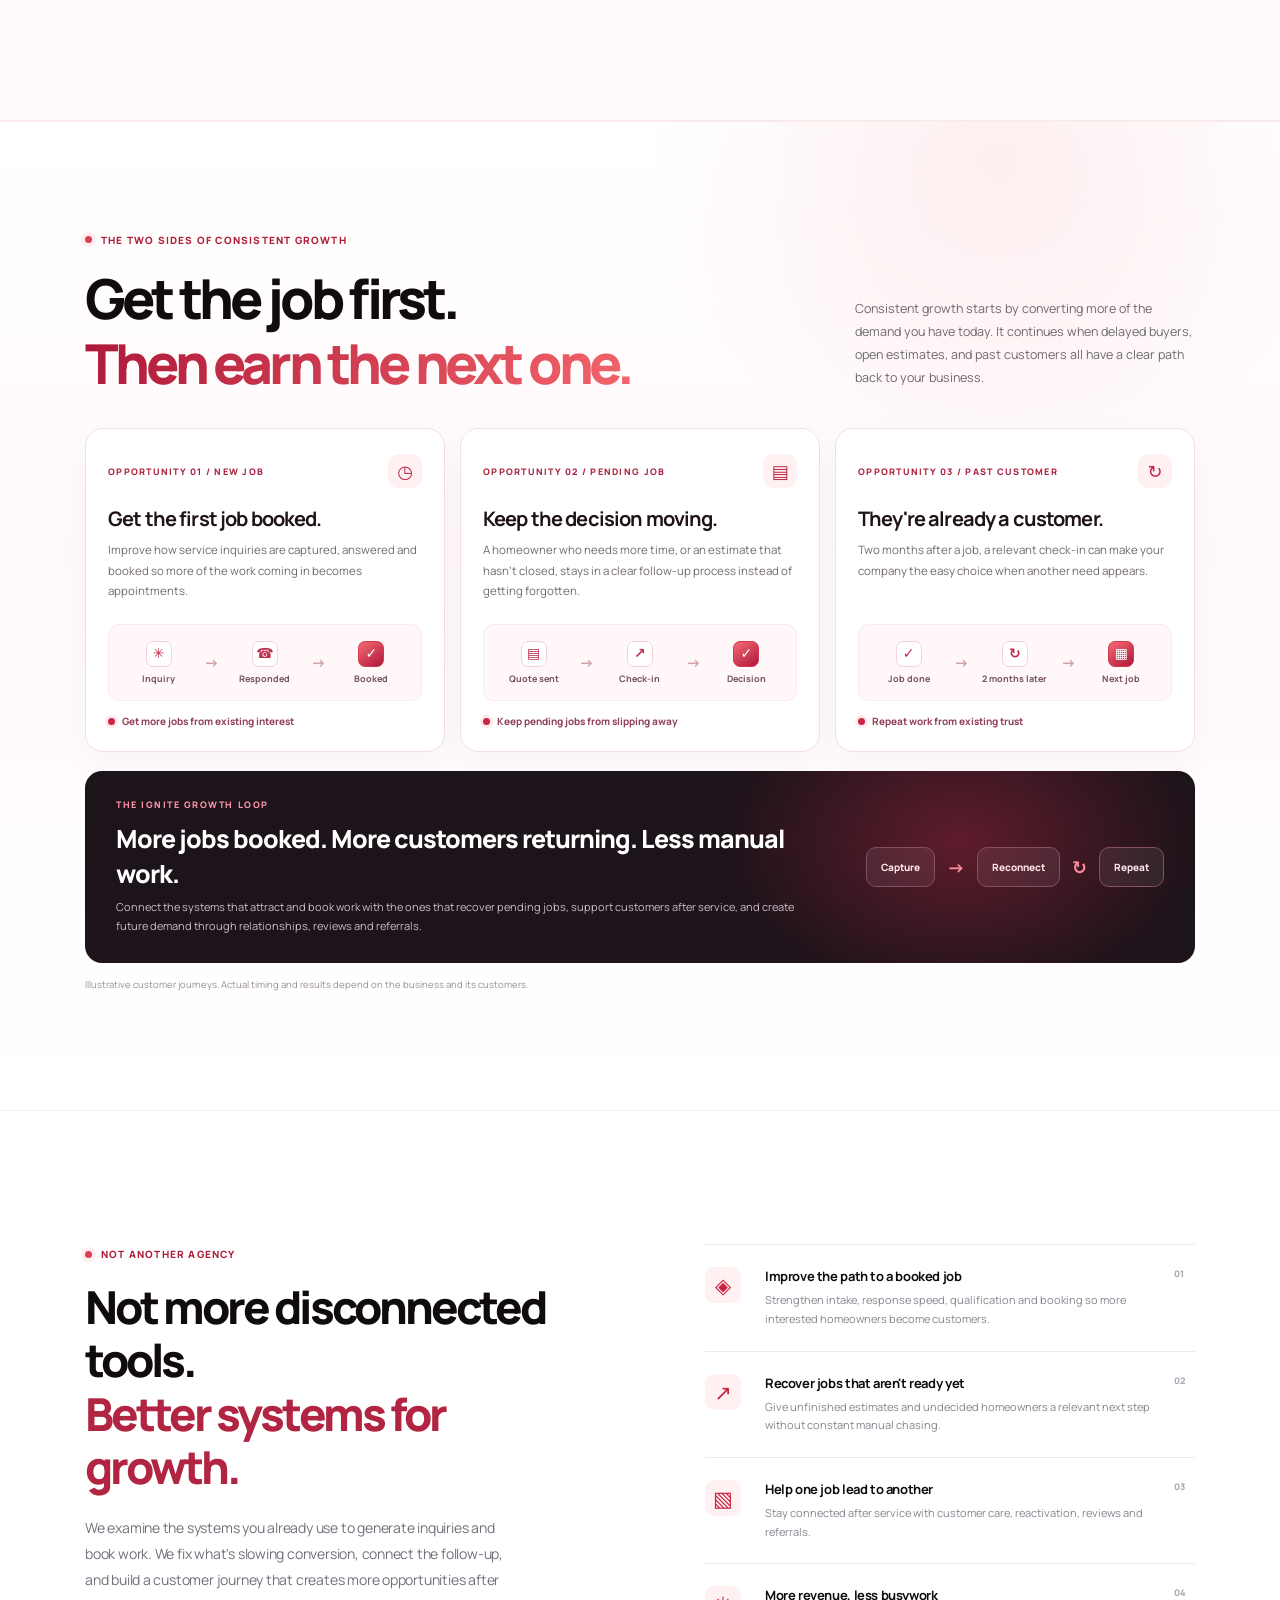
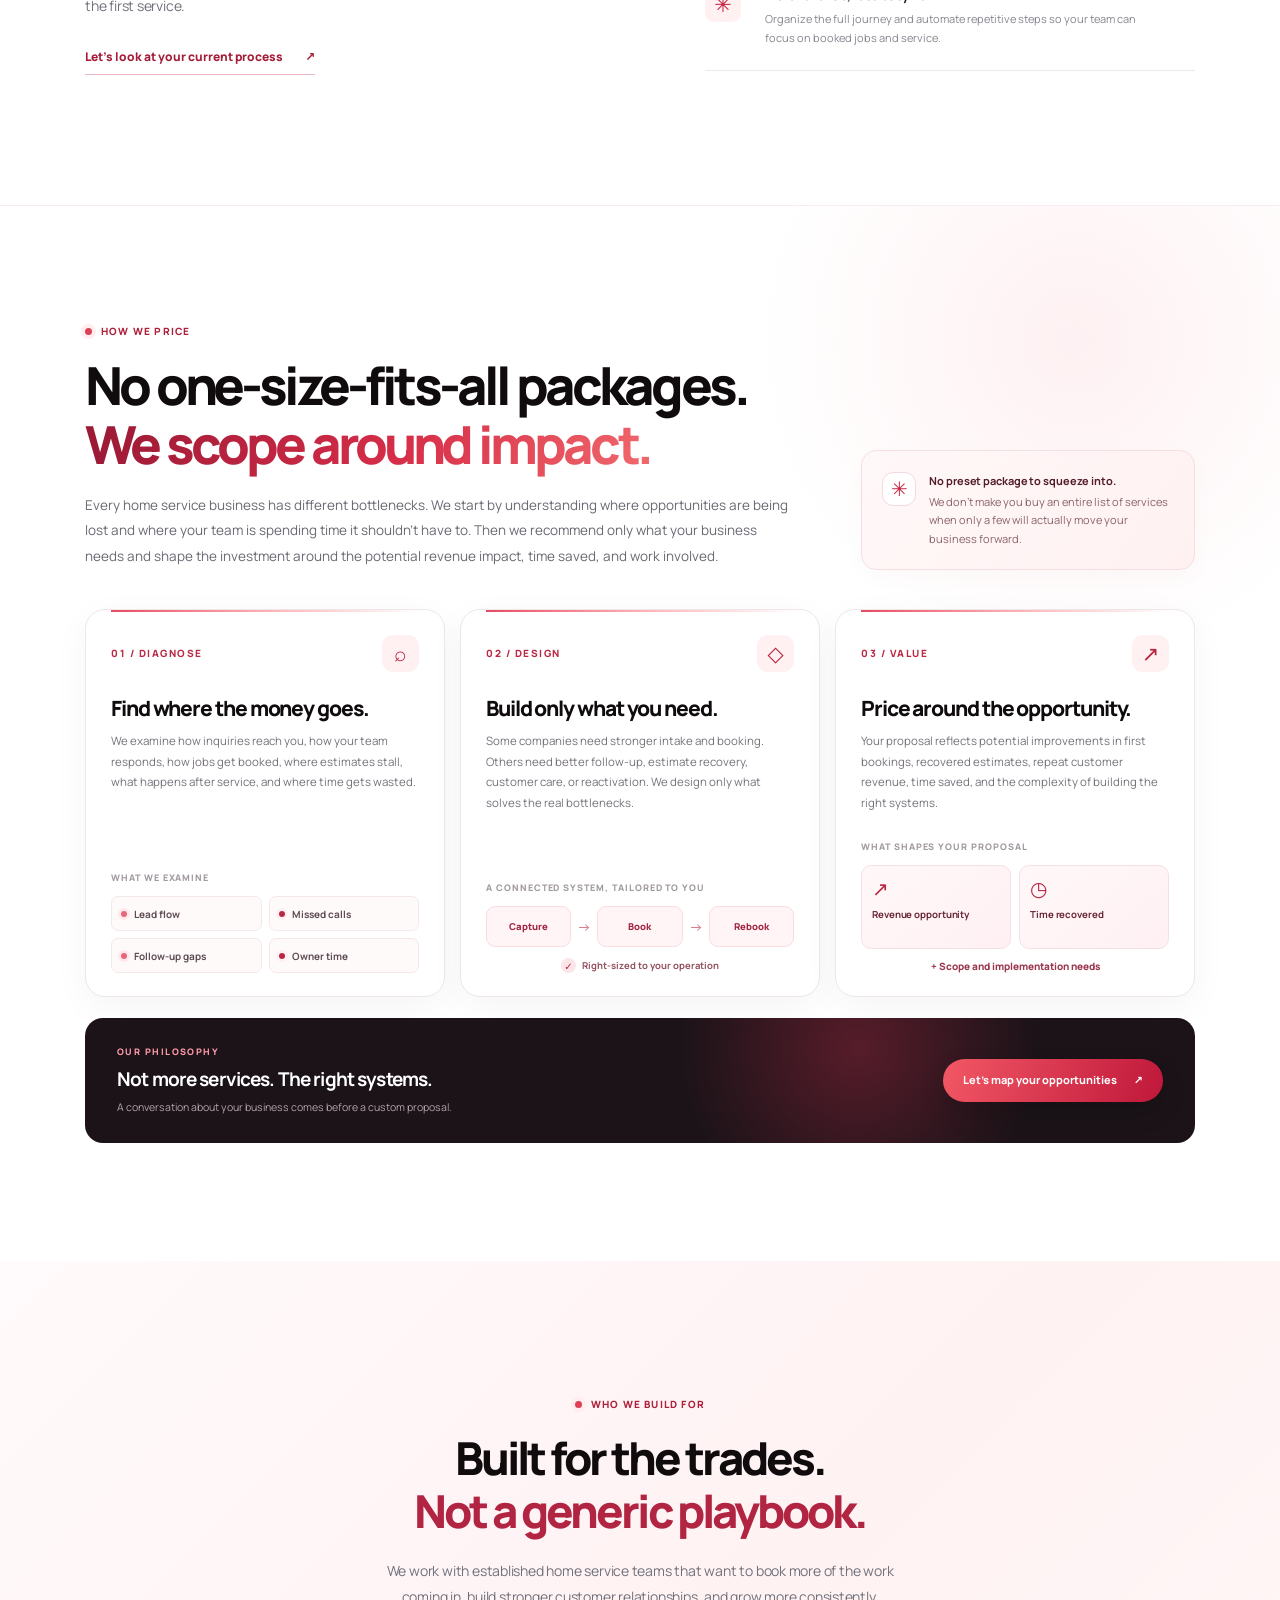
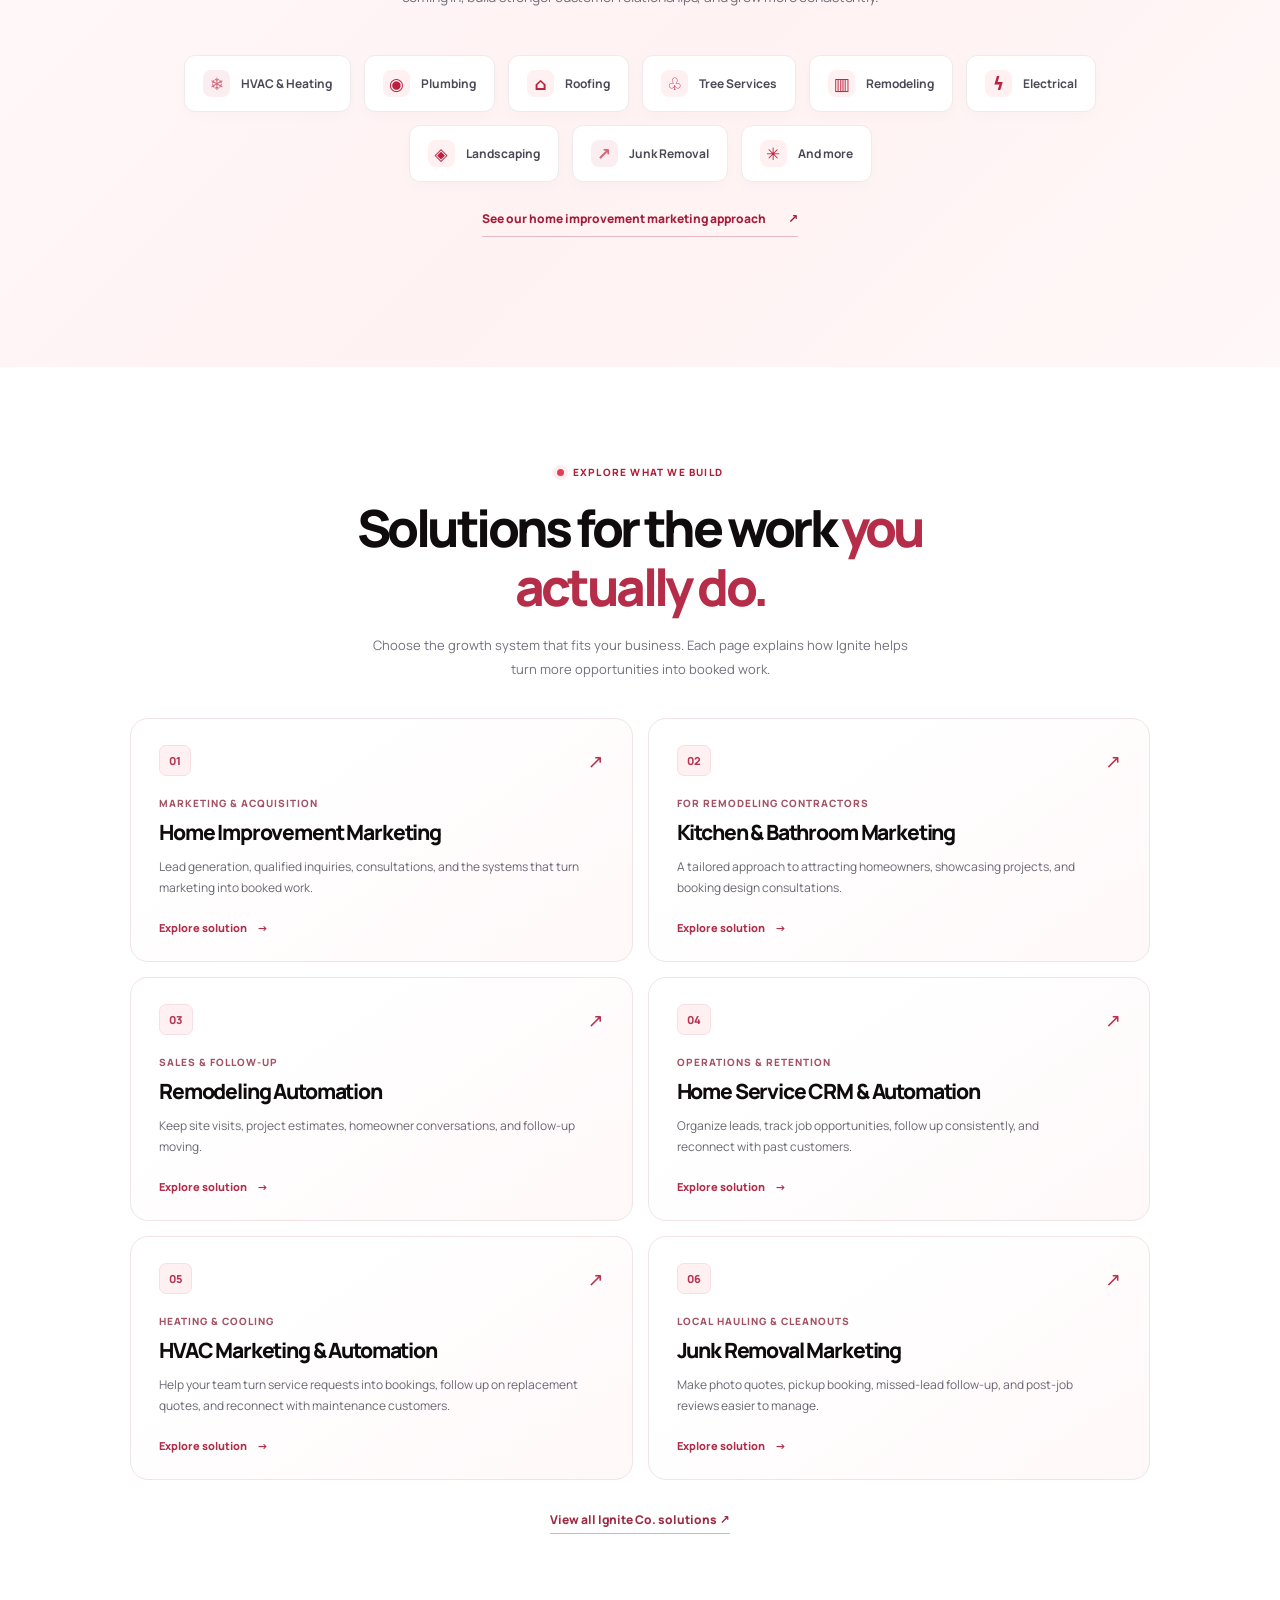
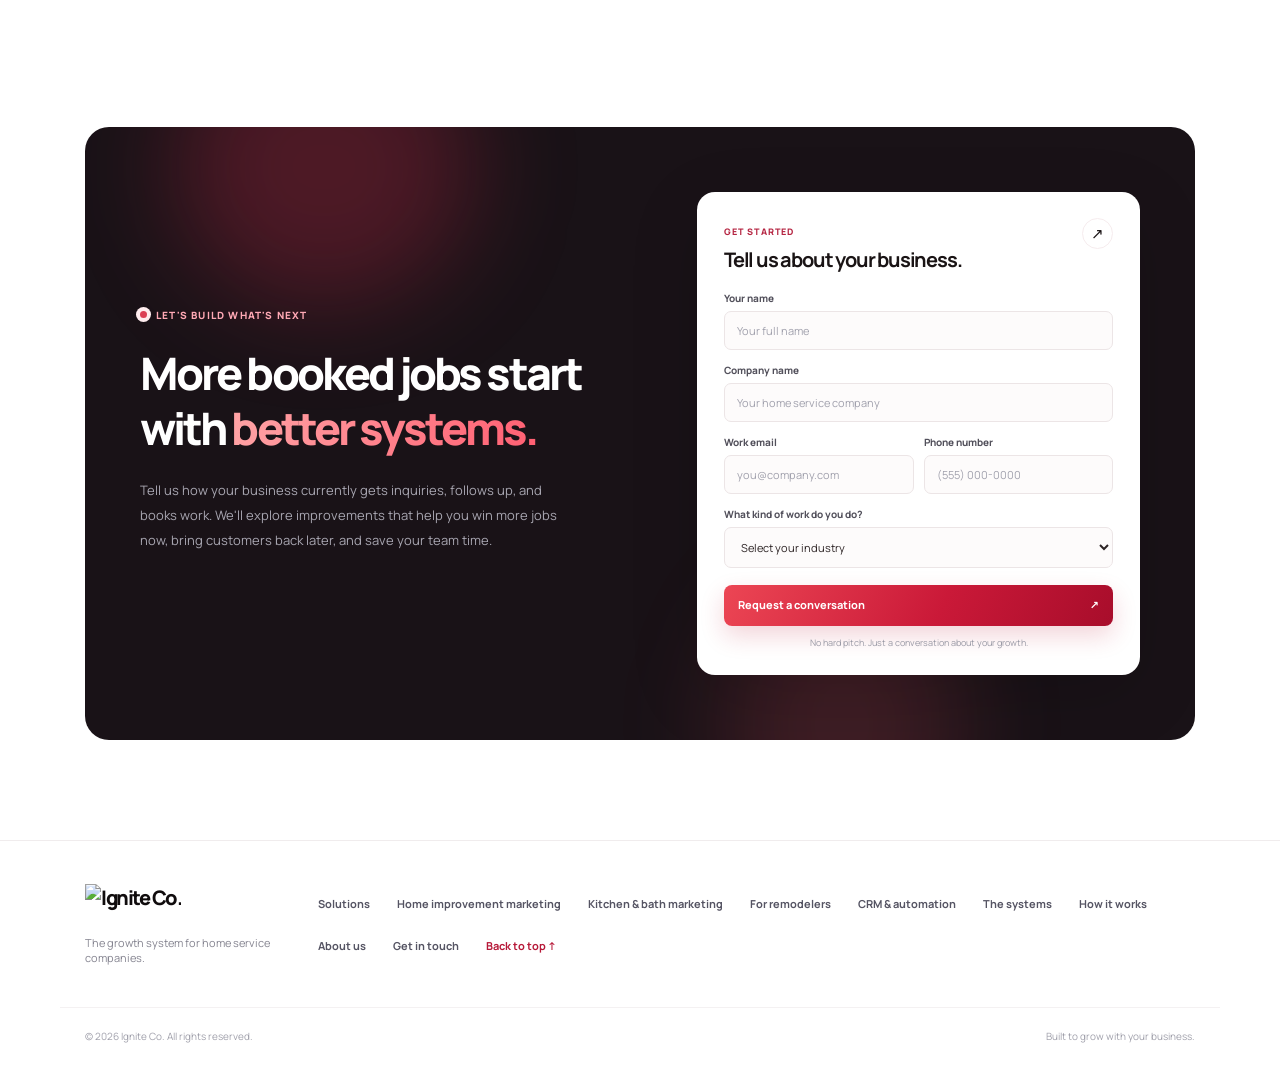
==== commit 1230c5a8: "Add Whop tracking pixel to every website page" ====
--- a/index.html
+++ b/index.html
@@ -1,6 +1,7 @@
 <!doctype html>
 <html lang="en">
 <head>
+  <script>!function(w,d,s,u,n,a,b){if(w[n])return;a=w[n]={q:[],t:+new Date,s:[],o:u,track:function(){a.q.push([+new Date].concat([].slice.call(arguments)))},setScope:function(){a.s=[].slice.call(arguments).filter(function(x){return typeof x==="string"});a.q.push([+new Date,"setScope"].concat(a.s))},scope:function(){var c=[].slice.call(arguments);return{track:function(){a.q.push([+new Date].concat([].slice.call(arguments)).concat([{__scope:c}]))}}}};b=d.createElement(s);b.async=1;b.src=u+"/s.js";d.getElementsByTagName(s)[0].parentNode.insertBefore(b,d.getElementsByTagName(s)[0])}(window,document,"script","https://t.whop.tw","whop");whop.setScope("biz_7aiRjwRXwhA2r4");whop.track("page");</script>
   <meta charset="UTF-8" />
   <meta name="viewport" content="width=device-width, initial-scale=1" />
   <meta name="theme-color" content="#fff8f8" />
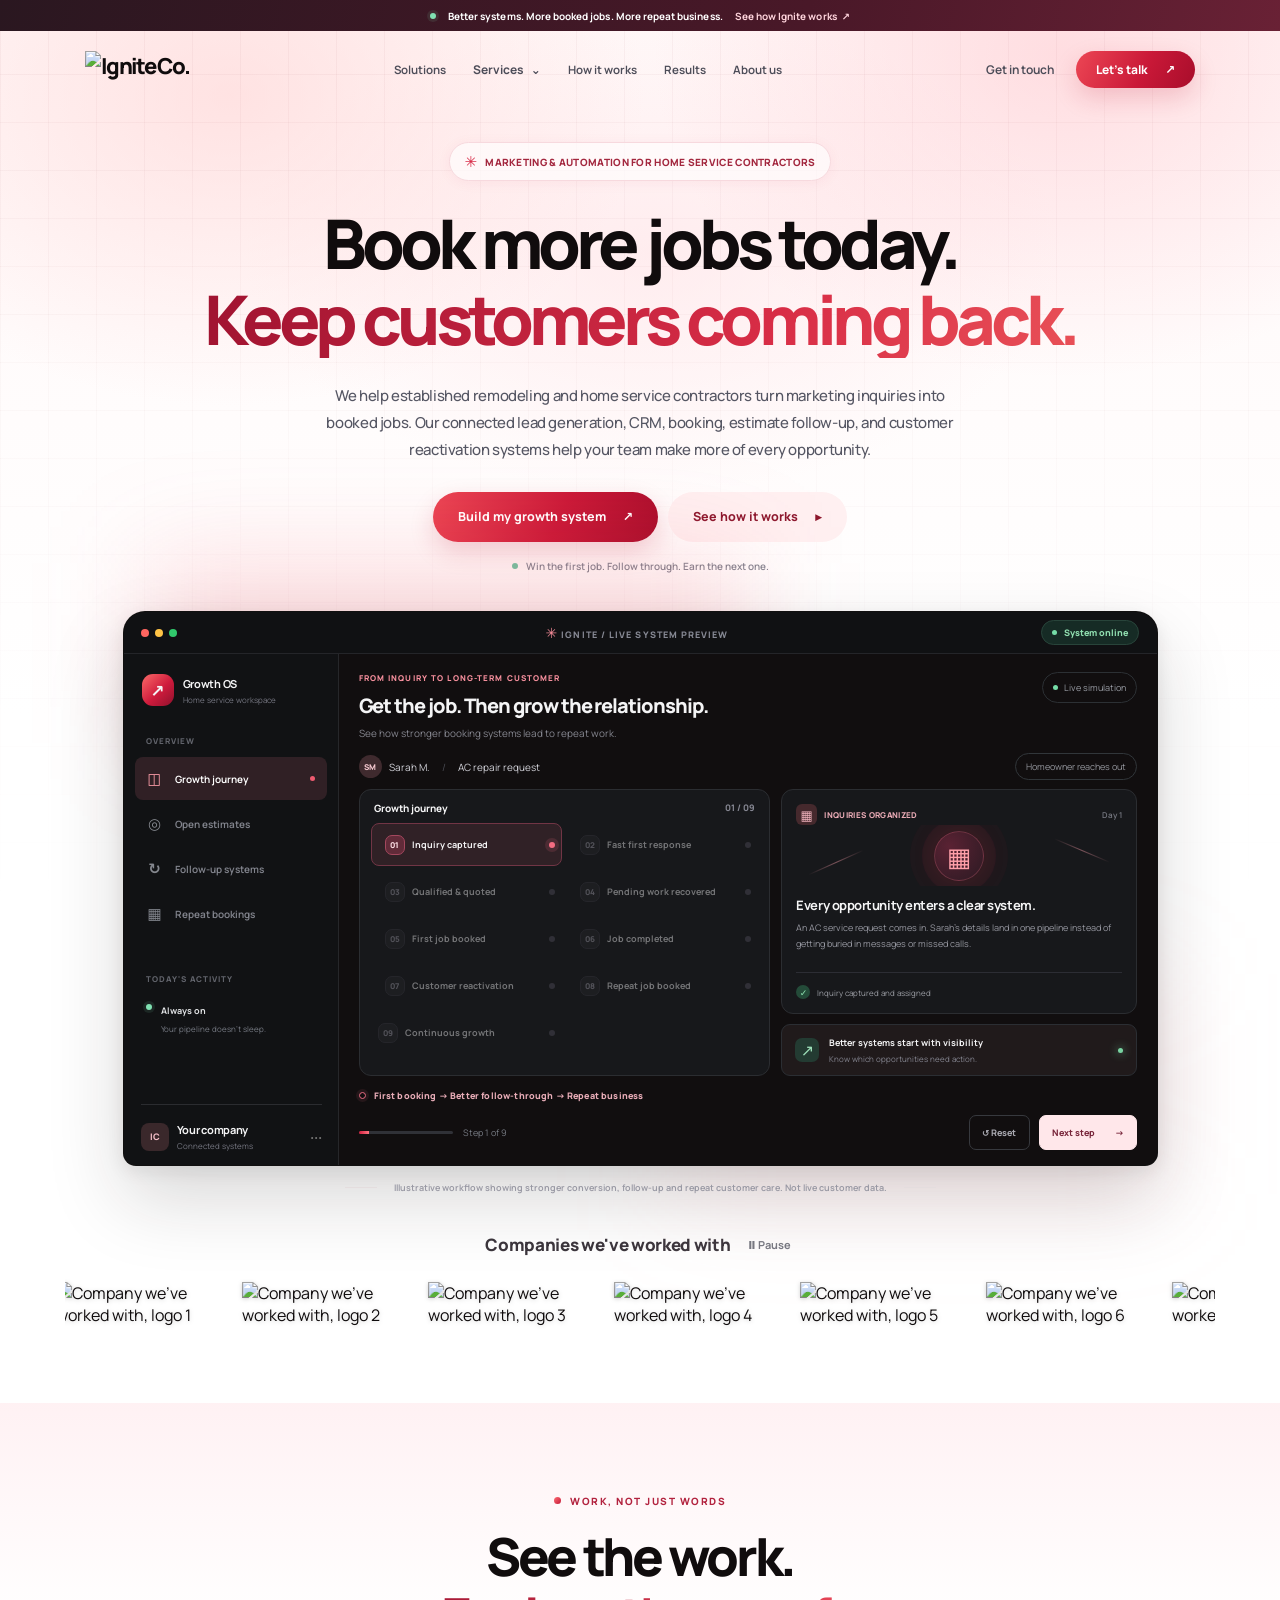
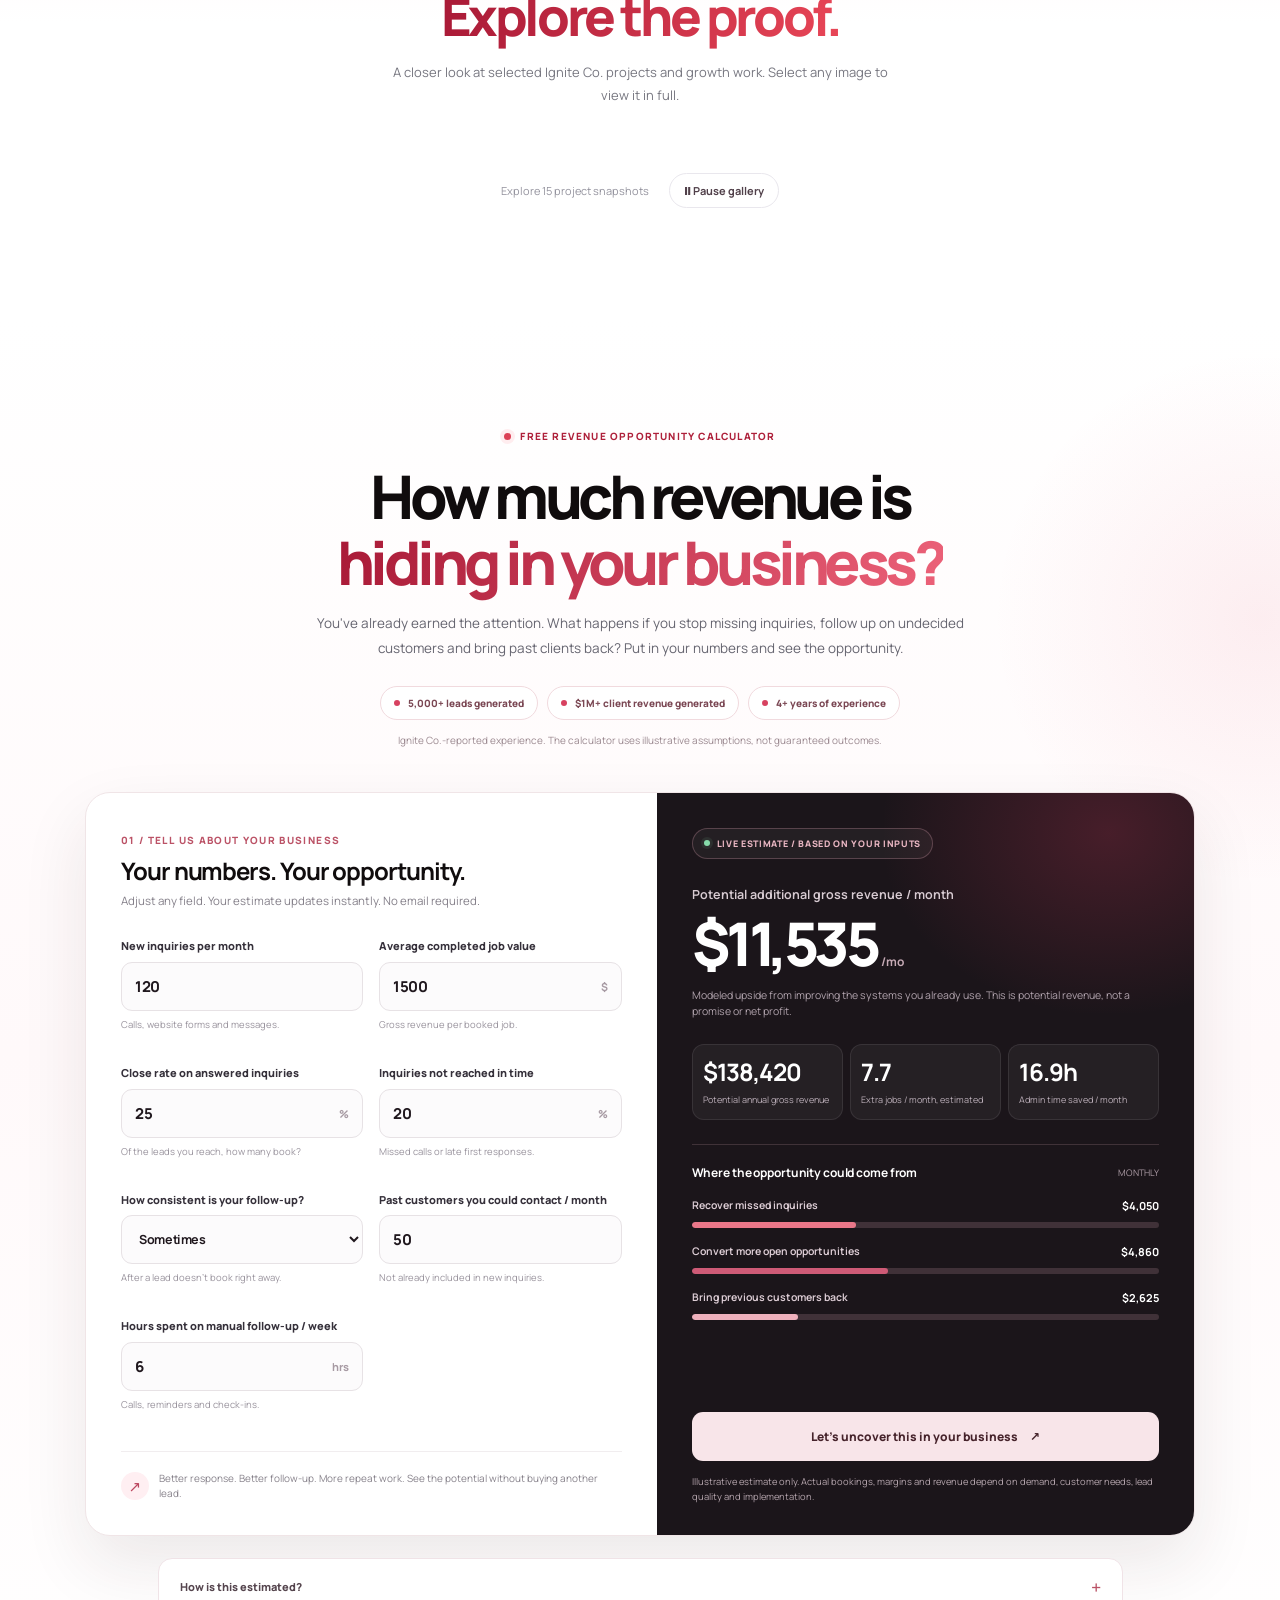
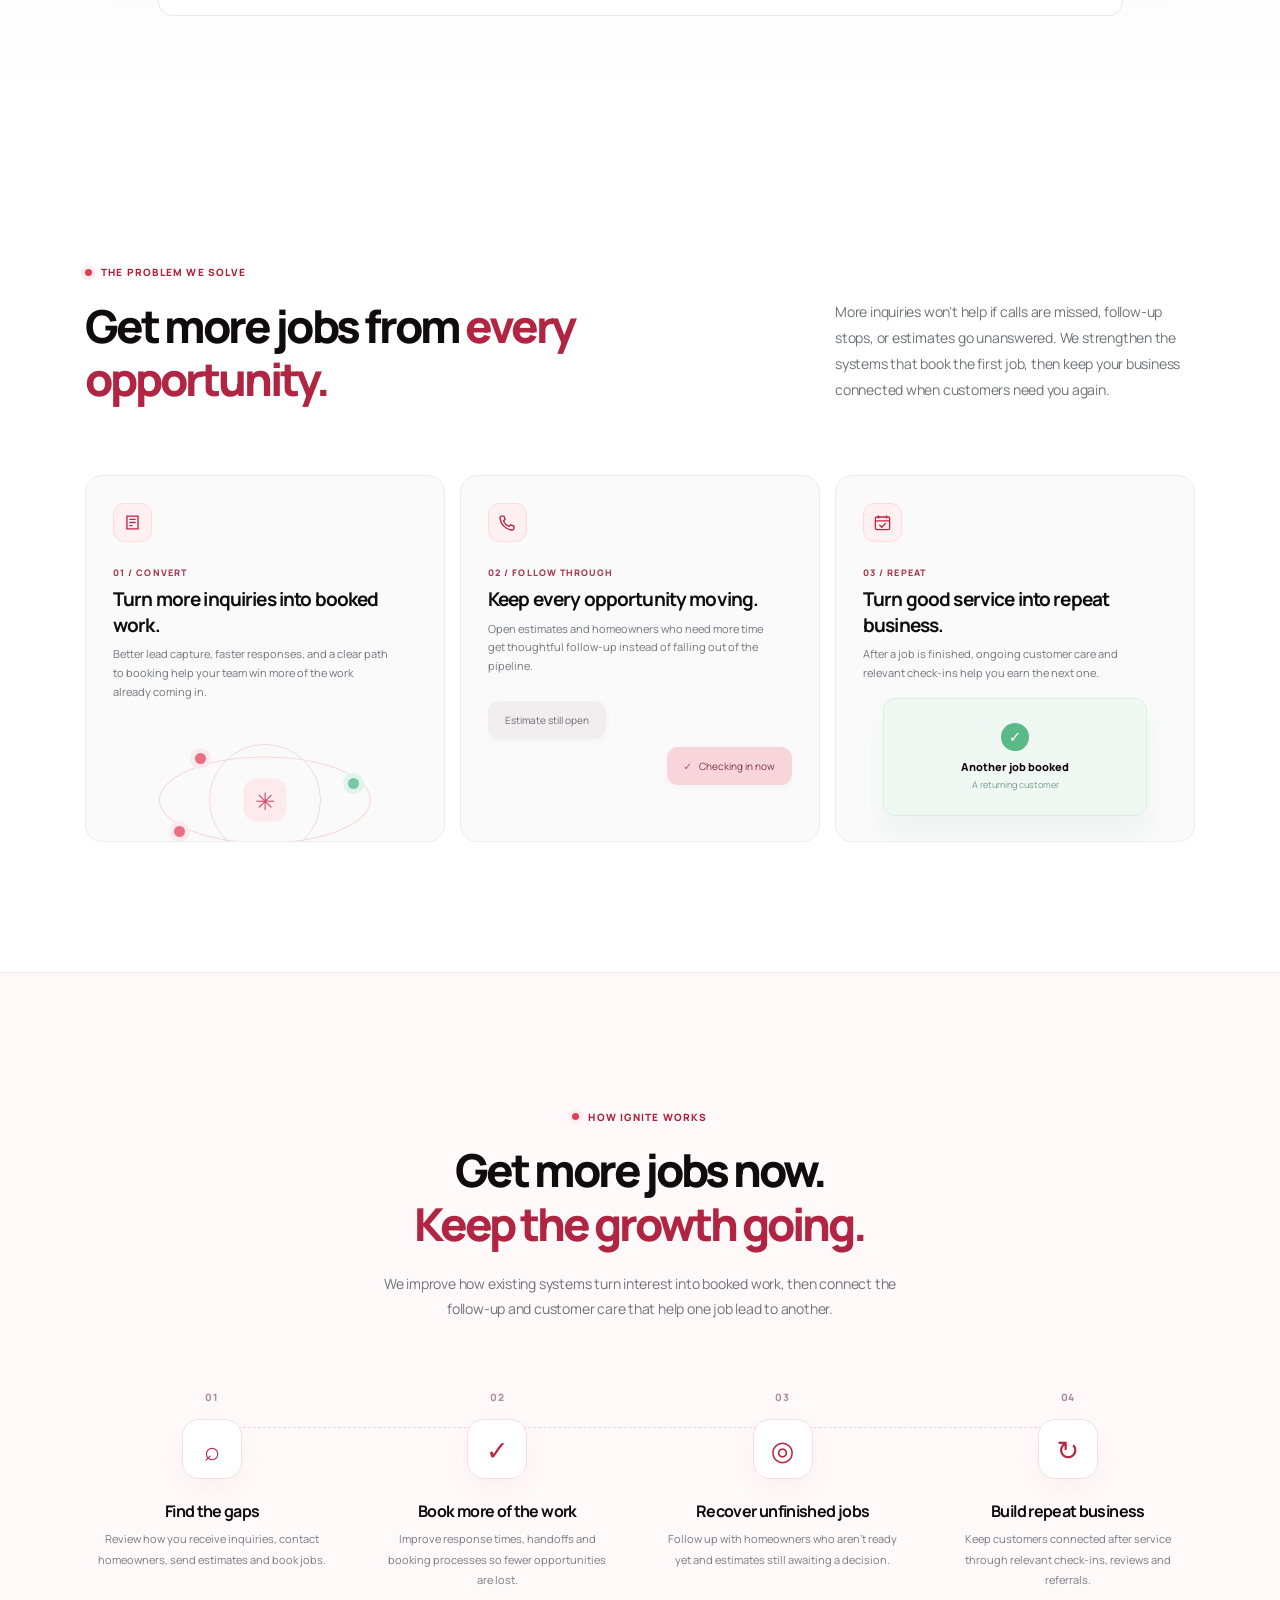
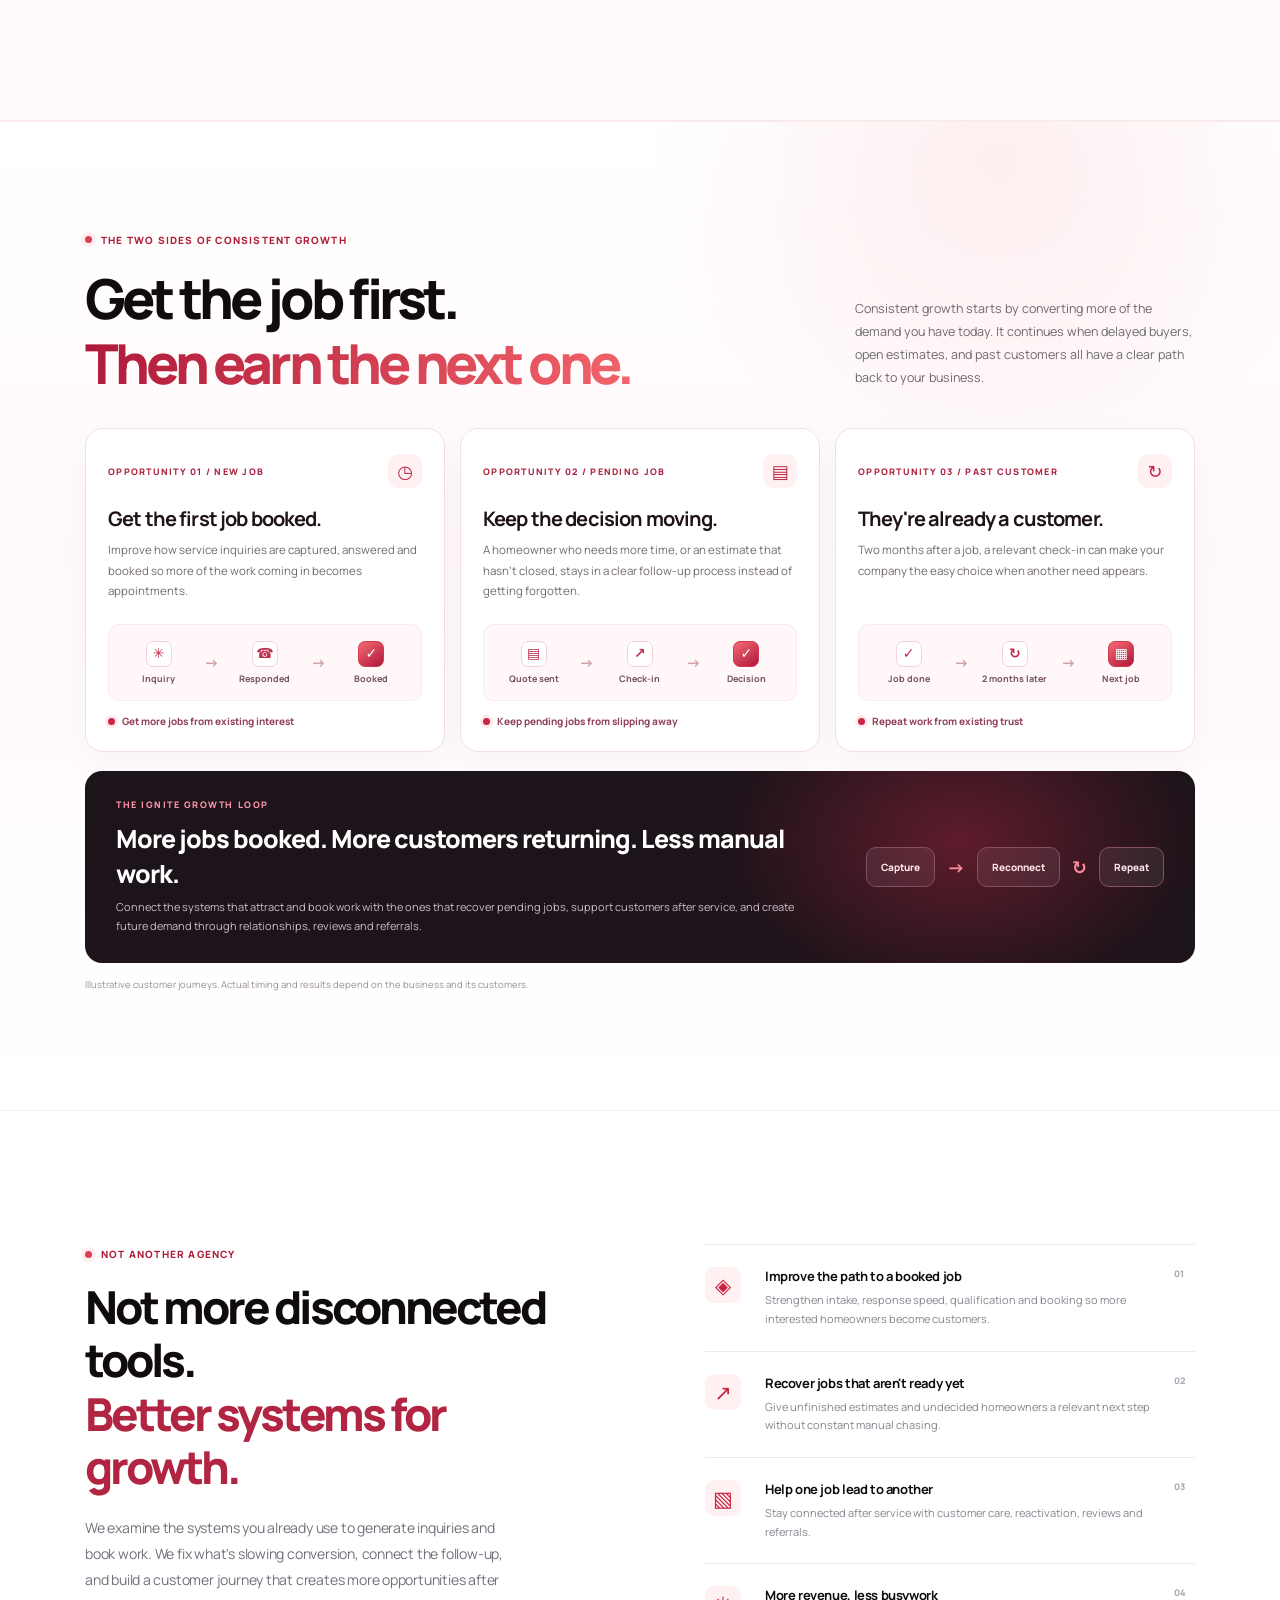
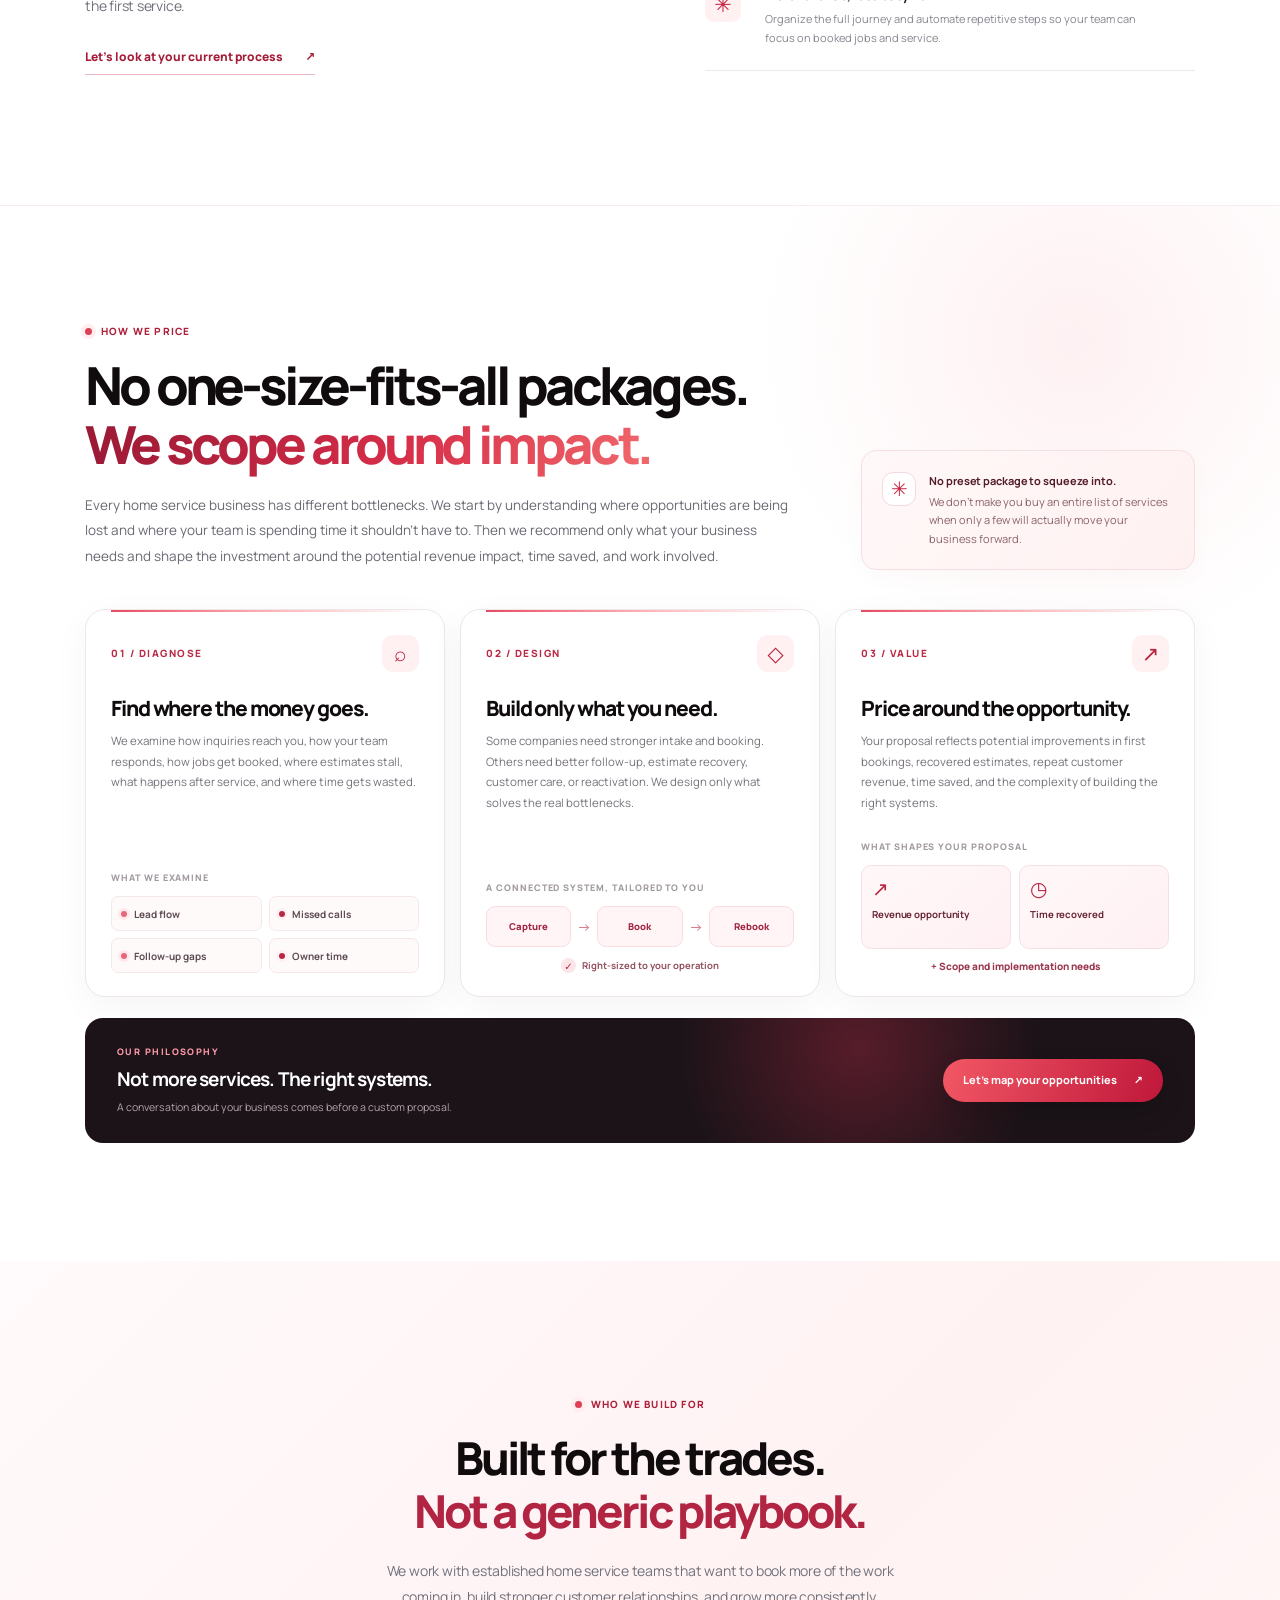
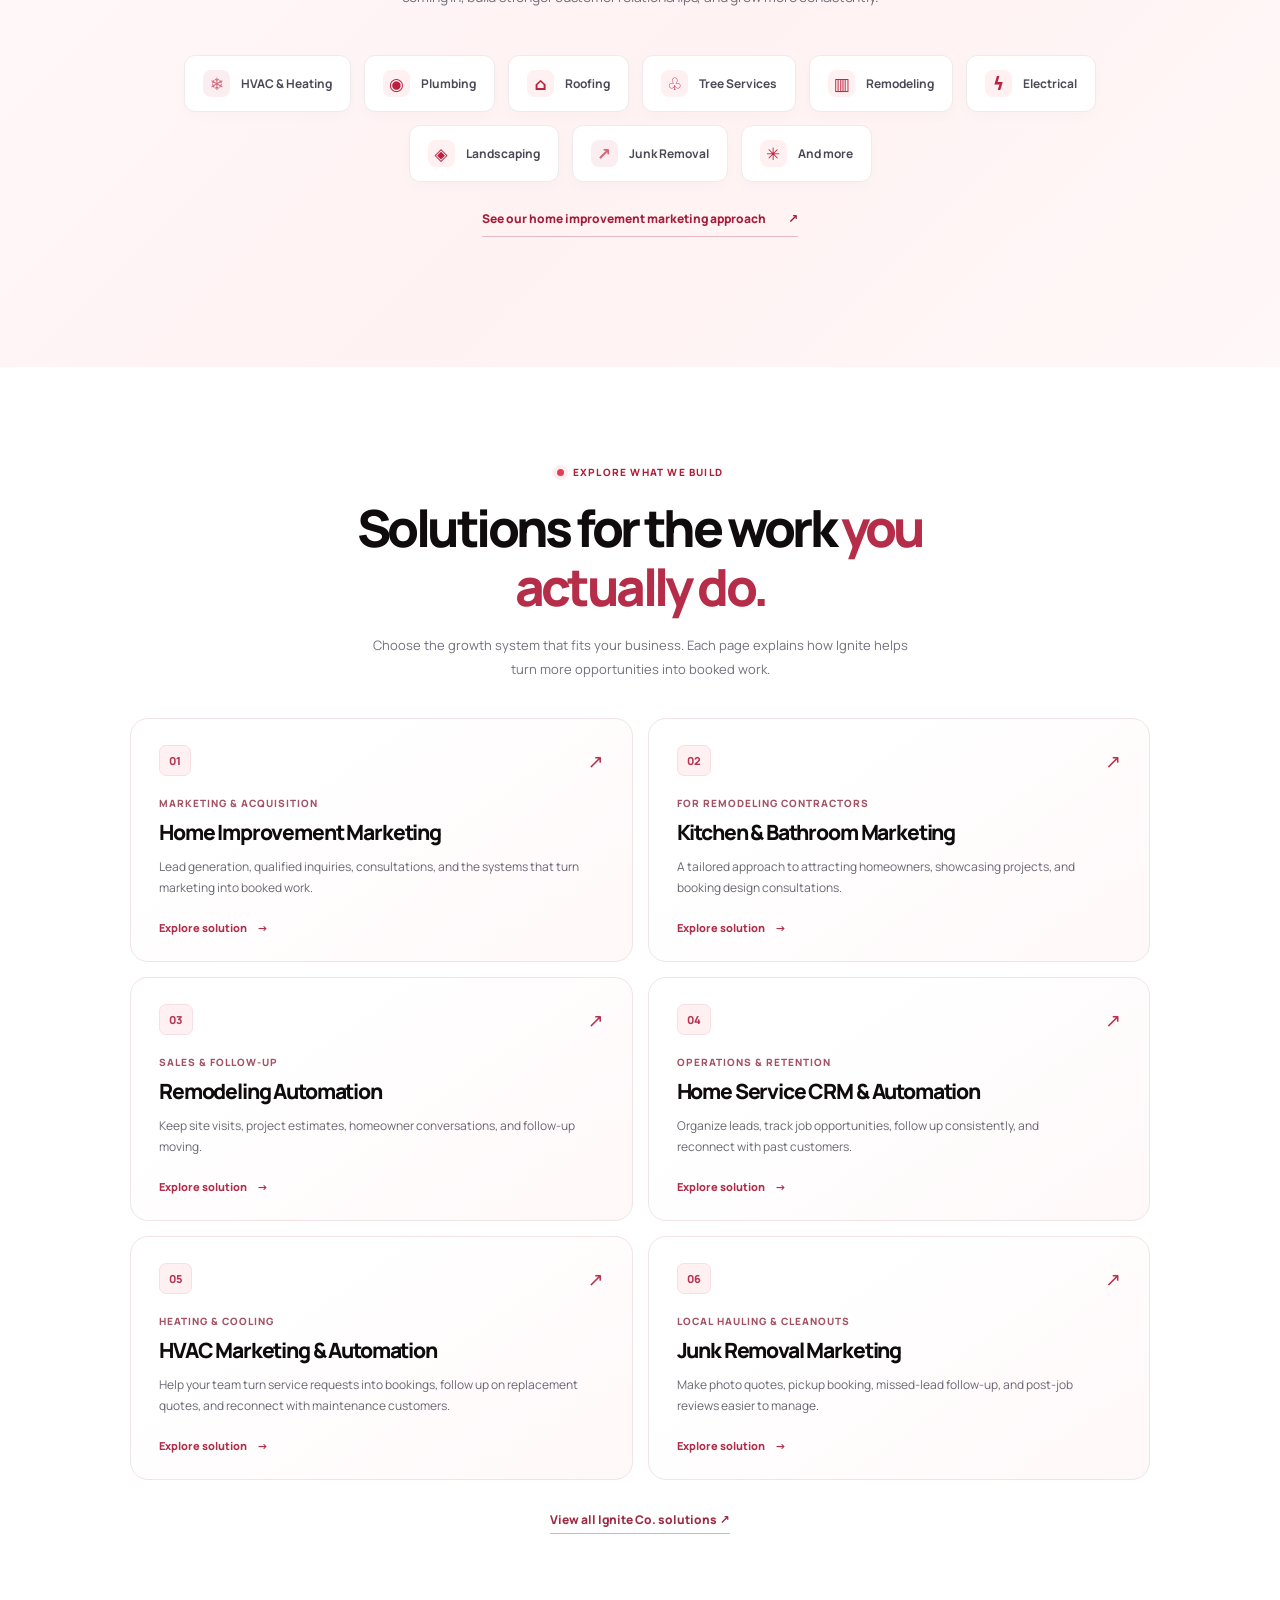
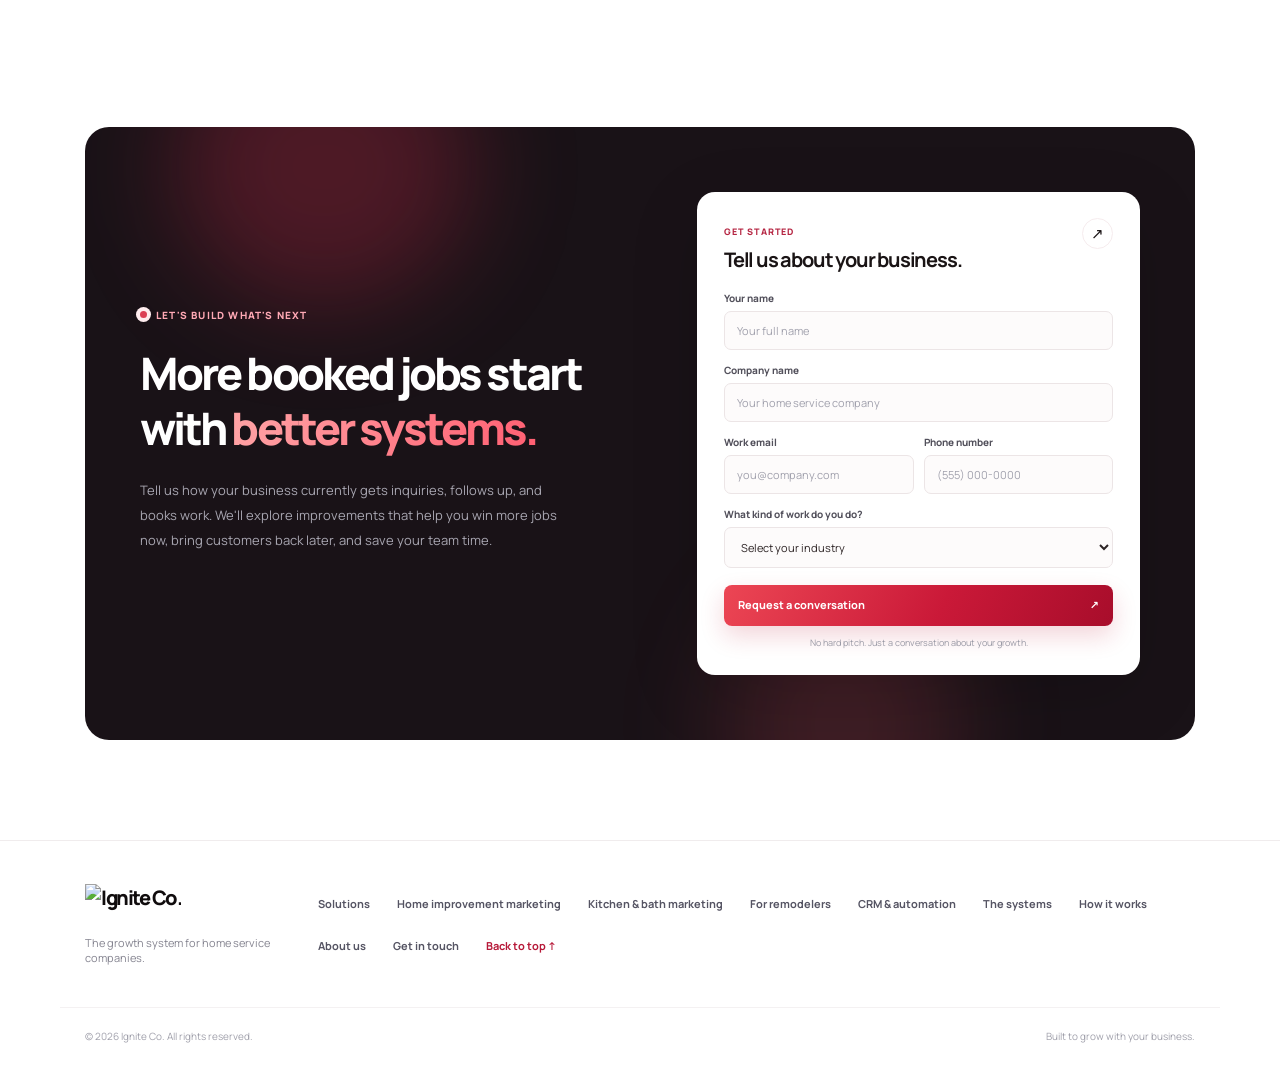
==== commit bc05200a: "Install LeadConnector A2P opt-in widget on Ignite homepage" ====
--- a/index.html
+++ b/index.html
@@ -462,5 +462,7 @@
 })();
 </script>
   <script src="./service-menu.js" defer></script>
+  <!-- LeadConnector consent widget for Ignite Co. A2P opt-in -->
+  <script src="https://widgets.leadconnectorhq.com/loader.js" data-resources-url="https://widgets.leadconnectorhq.com/chat-widget/loader.js" data-widget-id="6ae47fd8cc650fb2f432a8e3" data-source="WEB_USER"></script>
 </body>
 </html>
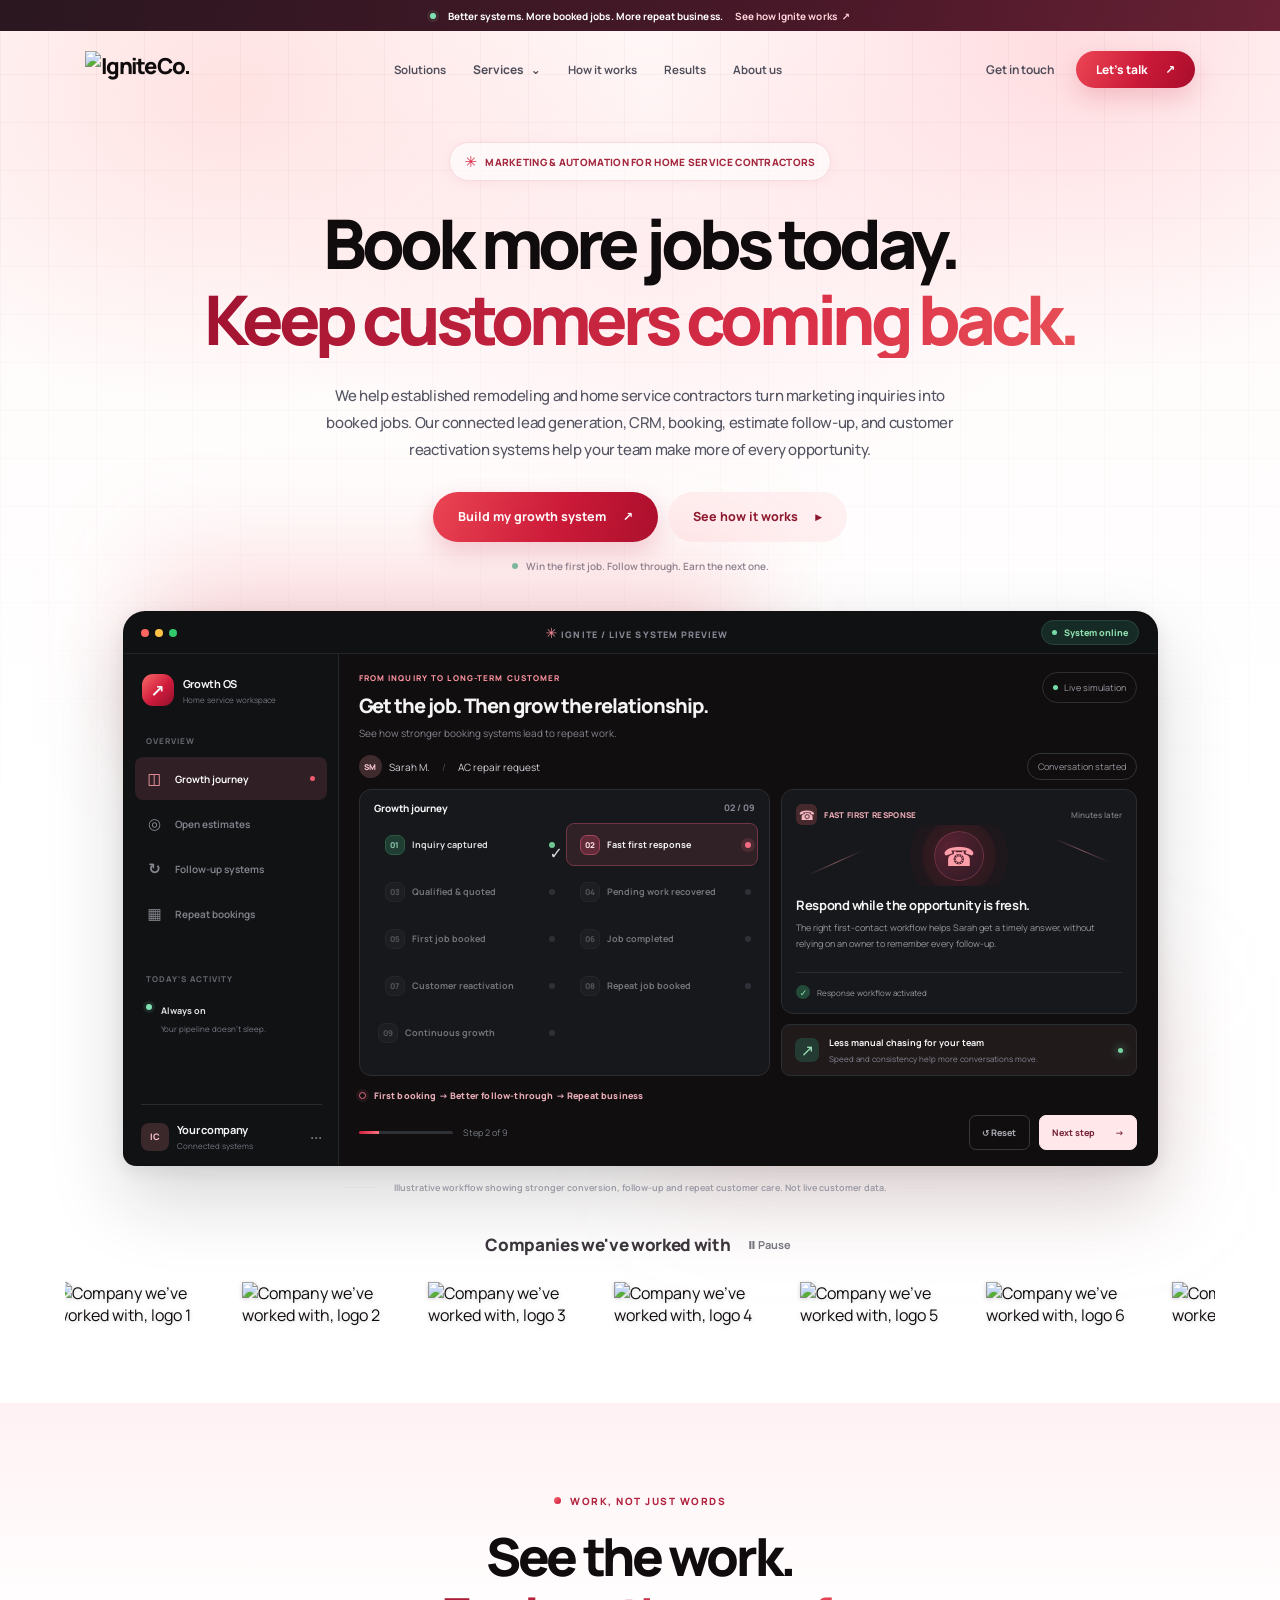
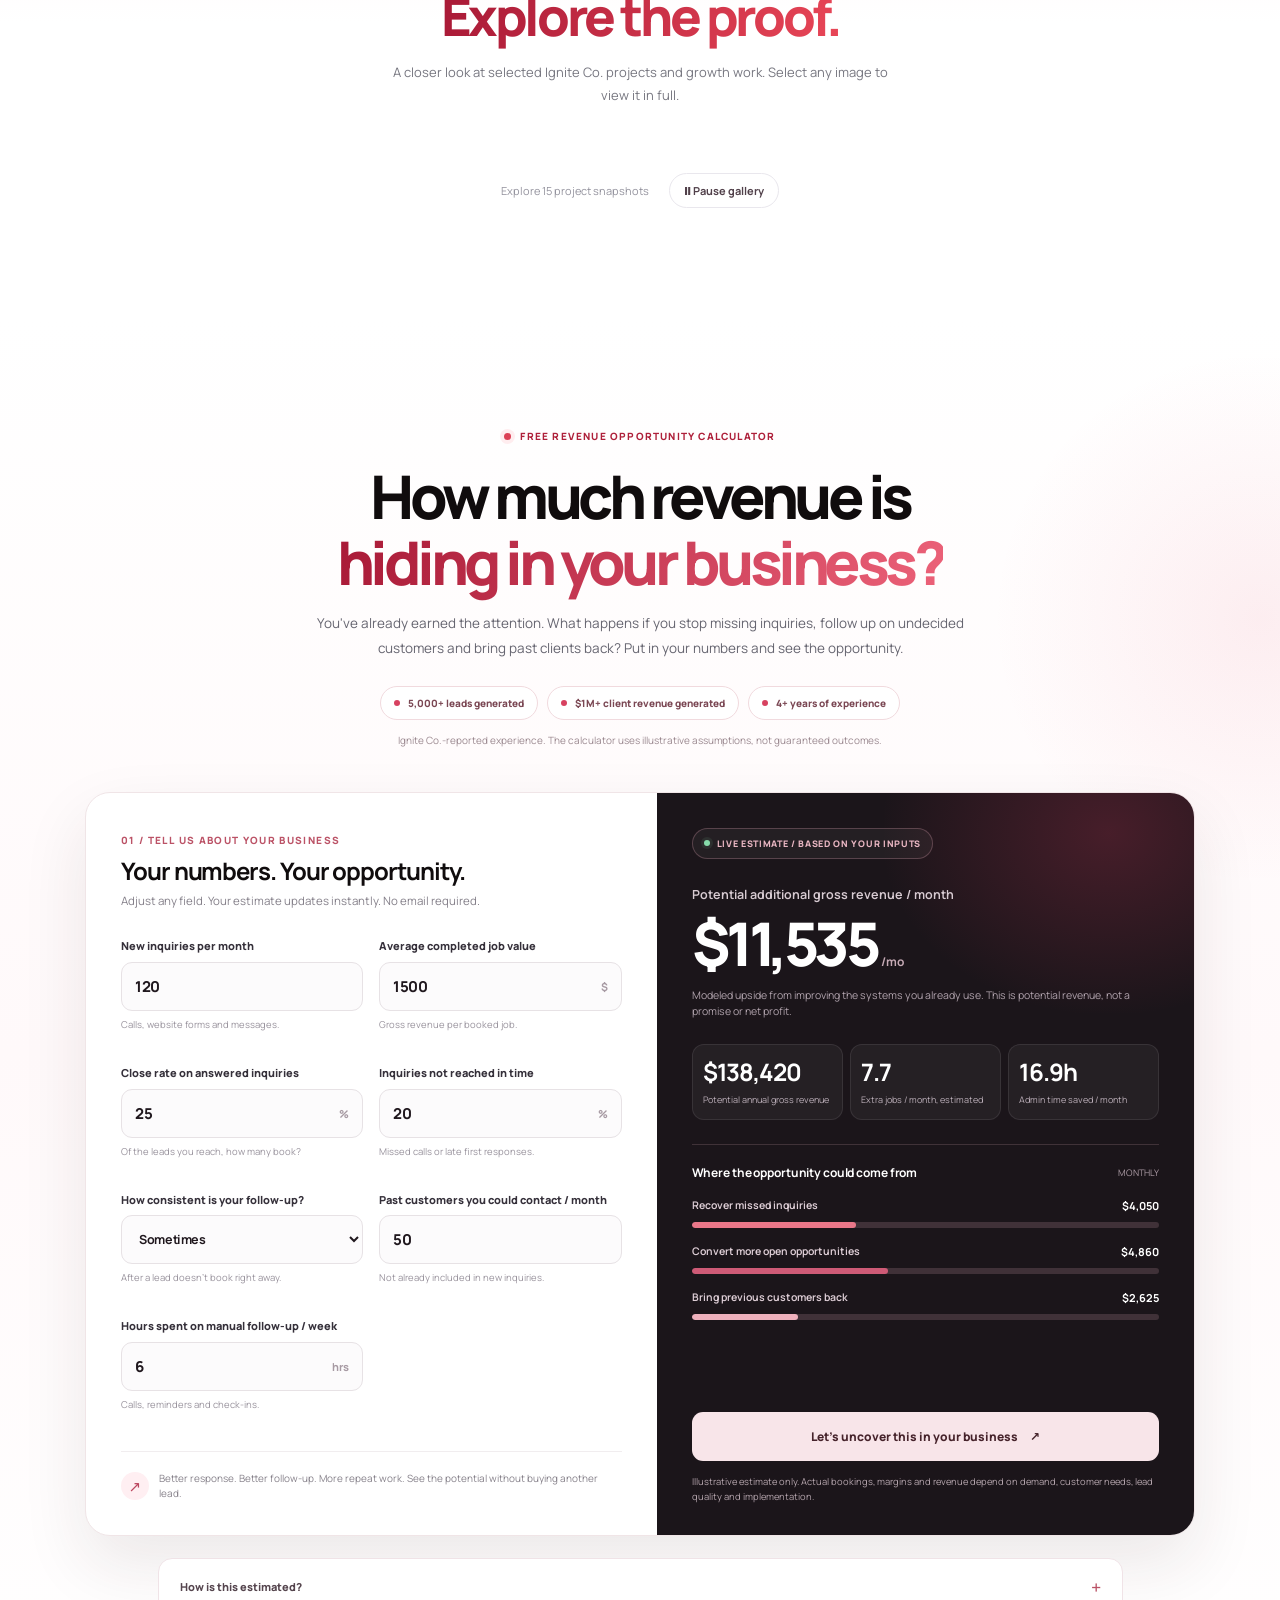
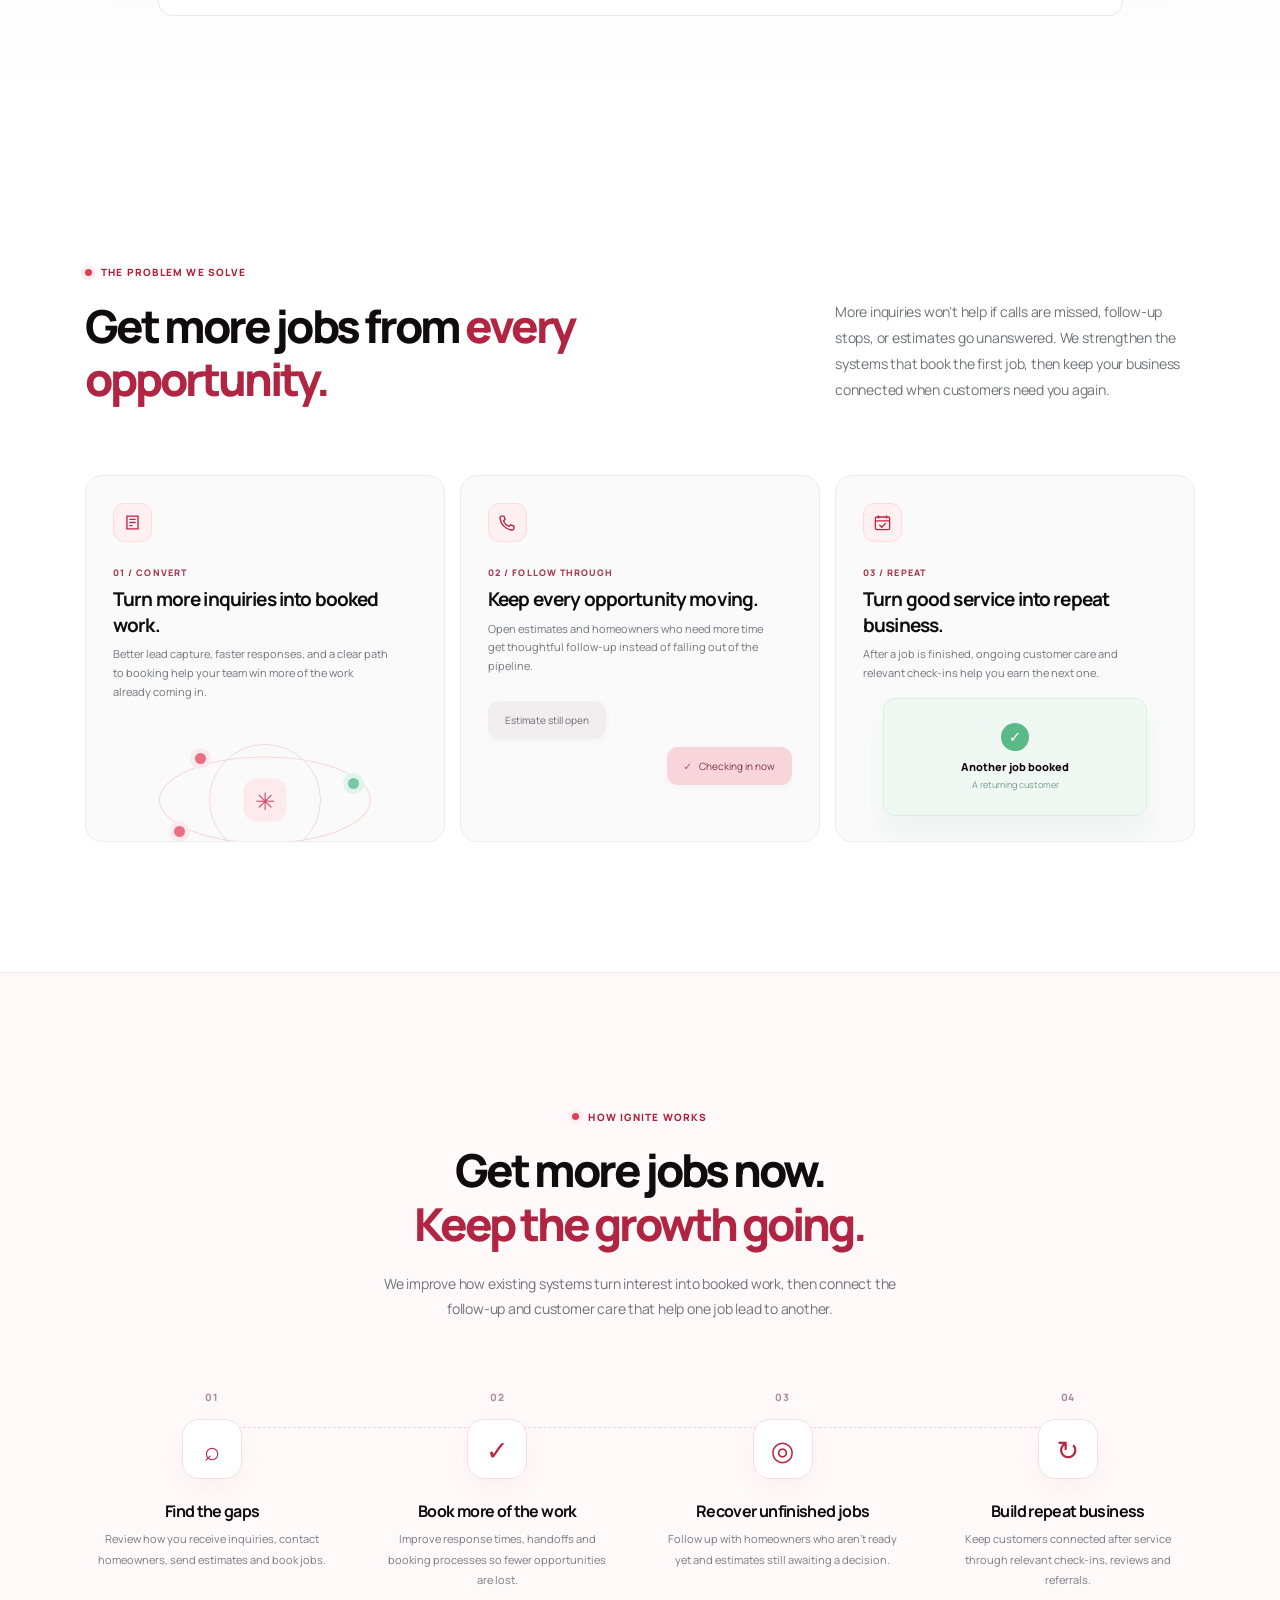
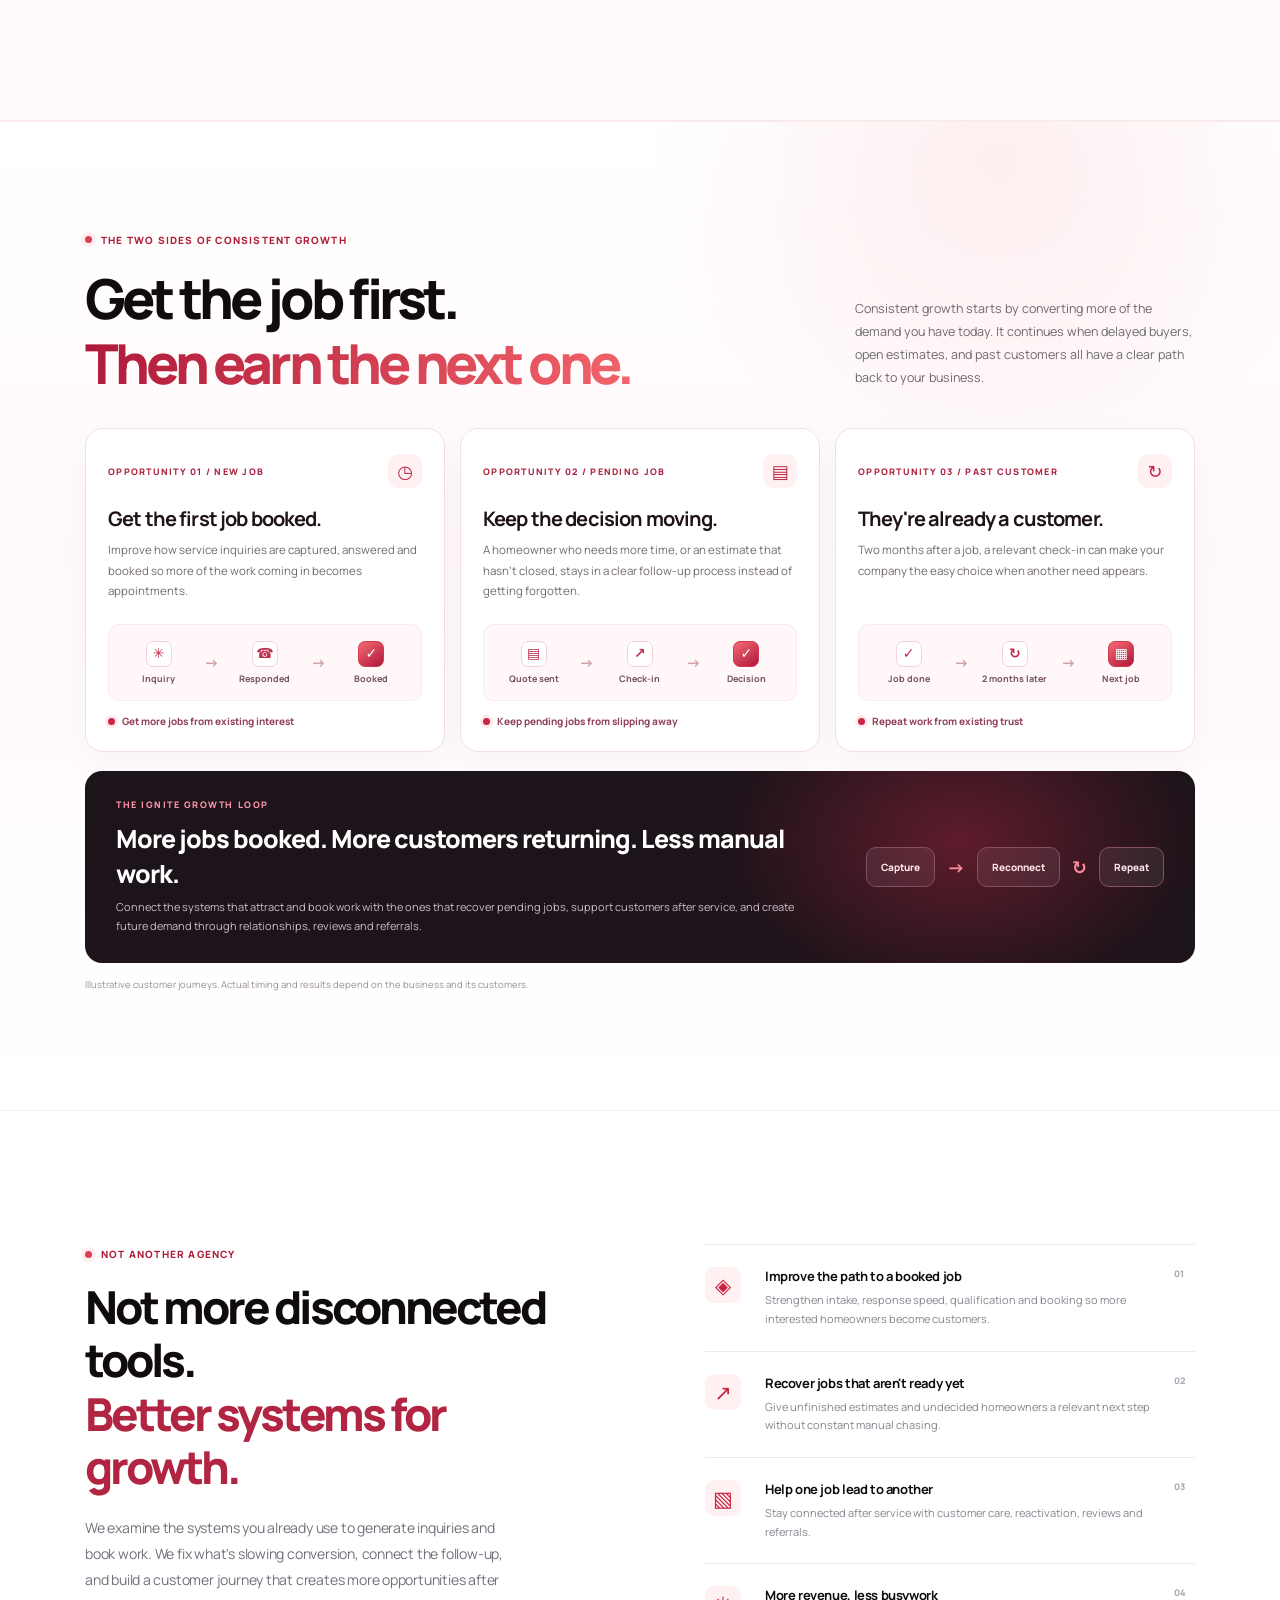
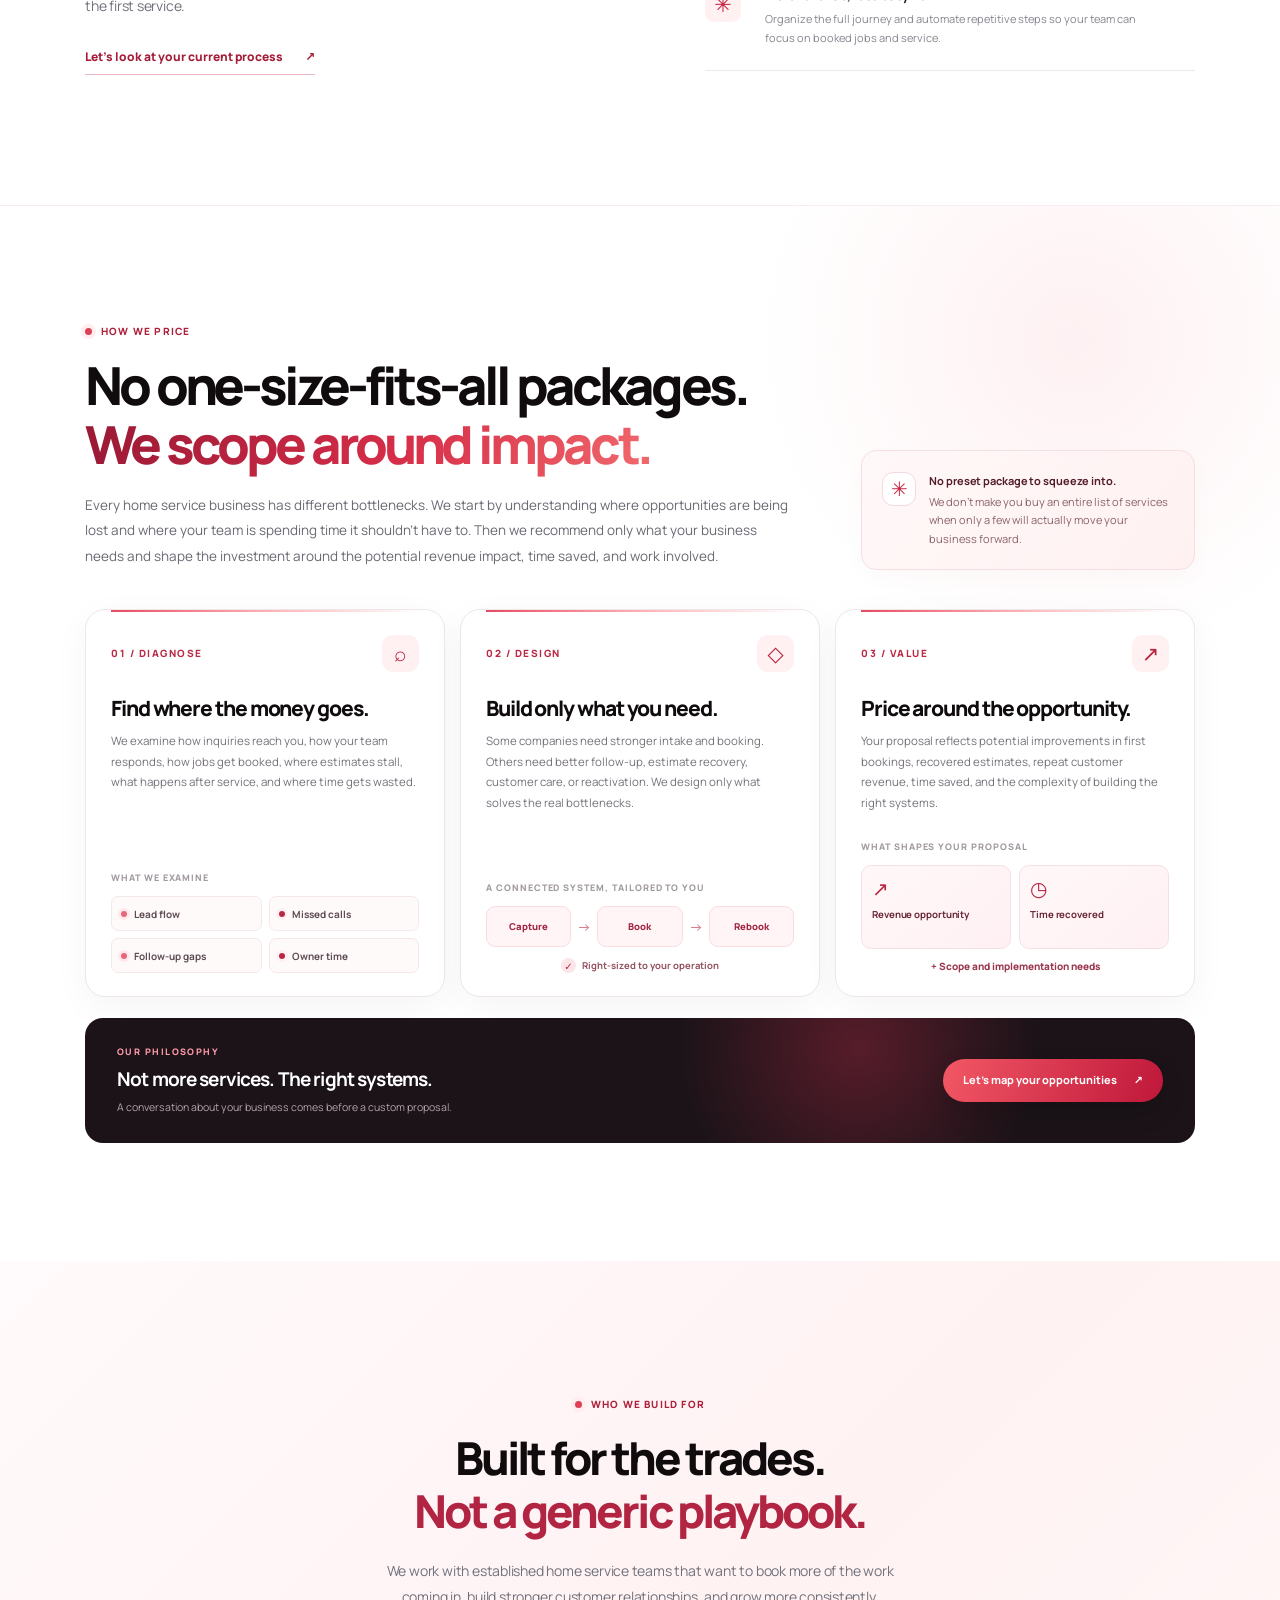
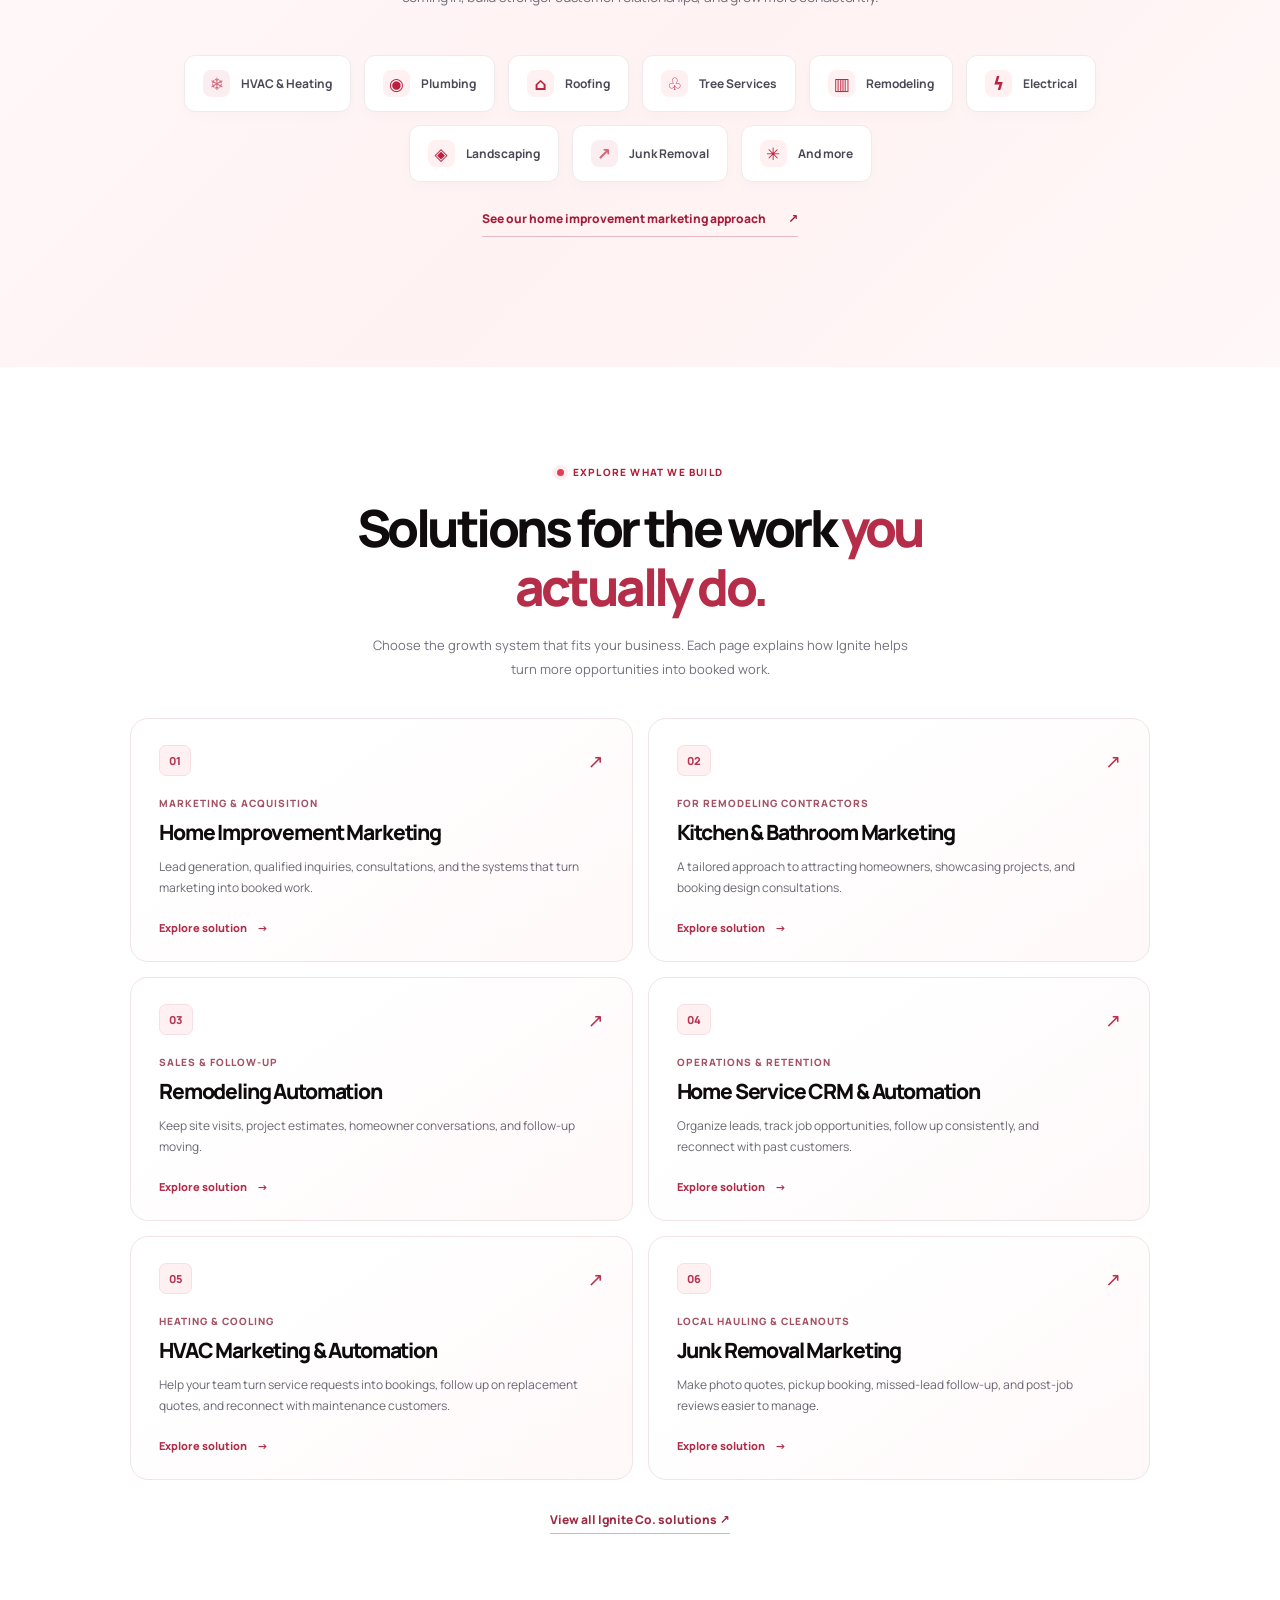
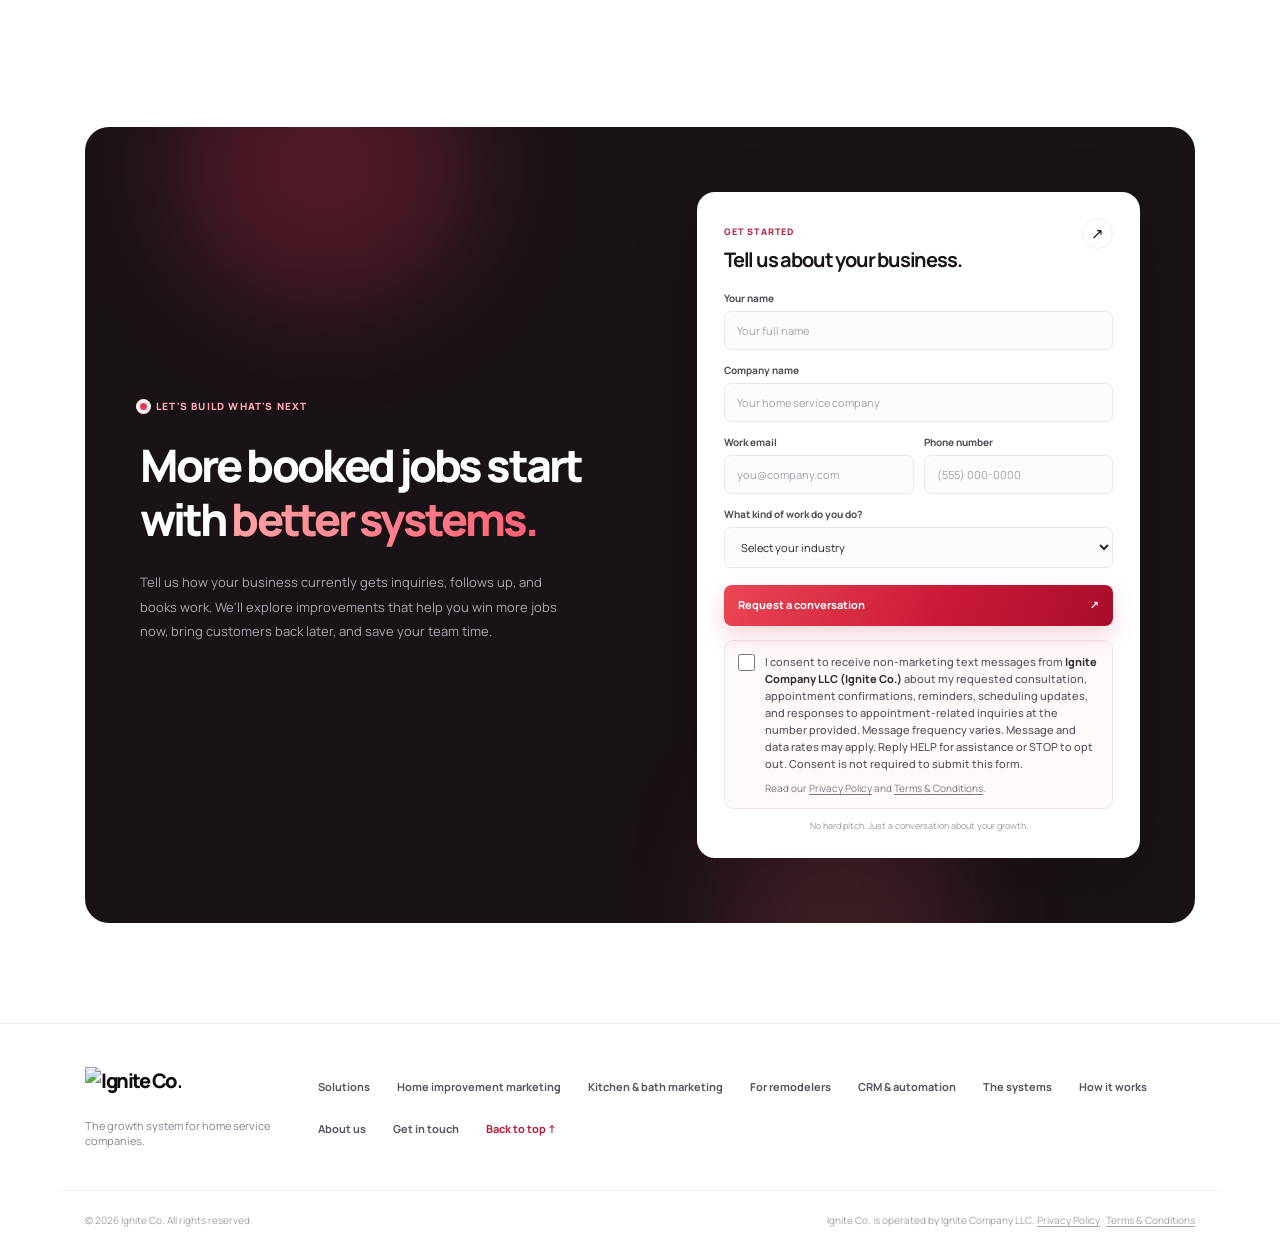
==== commit da8db74b: "Add minimal A2P SMS consent and legal pages without changing site design" ====
--- a/index.html
+++ b/index.html
@@ -85,6 +85,20 @@
 </style>
   <title>Ignite Co. | Home Service Marketing & Growth Systems</title>
   <link rel="stylesheet" href="./site-navigation.css" />
+
+<style>
+/* Isolated A2P consent styling: no changes to the website's existing layout. */
+#lead-form .sms-consent-block{margin:14px 0 9px;padding:12px 13px;border:1px solid #eee5e7;border-radius:9px;background:#fffafa}
+#lead-form .sms-consent-choice{display:flex;align-items:flex-start;gap:10px;margin:0;color:#58515b;font-size:11px;font-weight:500;line-height:1.55;cursor:pointer}
+#lead-form .sms-consent-choice input[type="checkbox"]{display:block;flex:0 0 17px;width:17px;height:17px;min-height:17px;margin:1px 0 0;padding:0;accent-color:#be465c;box-shadow:none}
+#lead-form .sms-consent-choice span{display:block;min-width:0}
+#lead-form .sms-consent-choice strong{color:#332a2d;font-weight:750}
+#lead-form .sms-consent-links{margin:8px 0 0 27px;color:#7b7680;font-size:10px;line-height:1.6}
+#lead-form .sms-consent-links a,.footer-bottom a{color:inherit;text-decoration:underline;text-underline-offset:2px}
+#lead-form .sms-consent-links a:hover,.footer-bottom a:hover{color:#a73a51}
+.footer-bottom{gap:12px;flex-wrap:wrap}
+.footer-bottom span:last-child{line-height:1.7}
+</style>
 </head>
 <body>
   <div class="ambient" aria-hidden="true"></div>
@@ -392,9 +406,16 @@
   <input type="hidden" name="_template" value="table" />
   <input type="hidden" name="_captcha" value="false" />
   <input type="hidden" name="_url" value="https://www.igniteco.org/" />
-  <input type="hidden" name="_next" value="https://www.igniteco.org/thank-you.html" /><label for="lead-name">Your name</label><input id="lead-name" name="name" placeholder="Your full name" autocomplete="name" required maxlength="120"/><label for="lead-company">Company name</label><input id="lead-company" name="company" placeholder="Your home service company" autocomplete="organization" required maxlength="120"/><div class="two-fields"><div><label for="lead-email">Work email</label><input id="lead-email" name="email" type="email" placeholder="you@company.com" autocomplete="email" required maxlength="254"/></div><div><label for="lead-phone">Phone number</label><input id="lead-phone" name="phone" type="tel" placeholder="(555) 000-0000" autocomplete="tel" required maxlength="30"/></div></div><label for="lead-industry">What kind of work do you do?</label><select id="lead-industry" name="industry" required><option value="" selected disabled>Select your industry</option><option>HVAC & Heating</option><option>Plumbing</option><option>Roofing</option><option>Remodeling</option><option>Electrical</option><option>Landscaping</option><option>Tree Services</option><option>Junk Removal</option><option>Other home services</option></select><div class="honeypot" aria-hidden="true"><label for="lead-website">Leave this field blank</label><input id="lead-website" name="_honey" tabindex="-1" autocomplete="off"/></div><button class="btn btn-dark form-submit" id="lead-submit" type="submit">Request a conversation <span aria-hidden="true">↗</span></button><div class="form-message" id="form-message" role="status" aria-live="polite"></div><p class="form-privacy">No hard pitch. Just a conversation about your growth.</p></form></div></div></div></section>
+  <input type="hidden" name="_next" value="https://www.igniteco.org/thank-you.html" /><label for="lead-name">Your name</label><input id="lead-name" name="name" placeholder="Your full name" autocomplete="name" required maxlength="120"/><label for="lead-company">Company name</label><input id="lead-company" name="company" placeholder="Your home service company" autocomplete="organization" required maxlength="120"/><div class="two-fields"><div><label for="lead-email">Work email</label><input id="lead-email" name="email" type="email" placeholder="you@company.com" autocomplete="email" required maxlength="254"/></div><div><label for="lead-phone">Phone number</label><input id="lead-phone" name="phone" type="tel" placeholder="(555) 000-0000" autocomplete="tel" required maxlength="30"/></div></div><label for="lead-industry">What kind of work do you do?</label><select id="lead-industry" name="industry" required><option value="" selected disabled>Select your industry</option><option>HVAC & Heating</option><option>Plumbing</option><option>Roofing</option><option>Remodeling</option><option>Electrical</option><option>Landscaping</option><option>Tree Services</option><option>Junk Removal</option><option>Other home services</option></select><div class="honeypot" aria-hidden="true"><label for="lead-website">Leave this field blank</label><input id="lead-website" name="_honey" tabindex="-1" autocomplete="off"/></div><button class="btn btn-dark form-submit" id="lead-submit" type="submit">Request a conversation <span aria-hidden="true">↗</span></button><div class="form-message" id="form-message" role="status" aria-live="polite"></div><div class="sms-consent-block">
+  <label for="lead-sms-consent" class="sms-consent-choice">
+    <input type="checkbox" id="lead-sms-consent" name="sms_consent" value="yes" />
+    <span>I consent to receive non-marketing text messages from <strong>Ignite Company LLC (Ignite Co.)</strong> about my requested consultation, appointment confirmations, reminders, scheduling updates, and responses to appointment-related inquiries at the number provided. Message frequency varies. Message and data rates may apply. Reply HELP for assistance or STOP to opt out. Consent is not required to submit this form.</span>
+  </label>
+  <p class="sms-consent-links">Read our <a href="./privacy-policy.html" target="_blank" rel="noopener noreferrer">Privacy Policy</a> and <a href="./terms-and-conditions.html" target="_blank" rel="noopener noreferrer">Terms &amp; Conditions</a>.</p>
+</div>
+<p class="form-privacy">No hard pitch. Just a conversation about your growth.</p></form></div></div></div></section>
   </main>
-  <footer class="footer"><div class="container footer-inner"><div><a class="brand footer-brand" href="#top"><img class="brand-logo" src="https://assets.cdn.filesafe.space/bF1dT8IAVuvat84LkAVe/media/6a03b7c8f90b5bc73b099791.png" alt="Ignite Co." loading="lazy" /></a><p>The growth system for home service companies.</p></div><div class="footer-right"><a href="./solutions.html">Solutions</a><a href="./home-improvement-marketing-agency.html">Home improvement marketing</a><a href="./kitchen-bath-remodeling-marketing.html">Kitchen & bath marketing</a><a href="./remodeling-contractor-marketing-automation.html">For remodelers</a><a href="./home-service-crm-automation.html">CRM & automation</a><a href="#systems">The systems</a><a href="#how-it-works">How it works</a><a href="./about.html">About us</a><a href="#contact">Get in touch</a><a href="#top" class="back-top">Back to top ↑</a></div></div><div class="container footer-bottom"><span>© <span id="year">2026</span> Ignite Co. All rights reserved.</span><span>Built to grow with your business.</span></div></footer>
+  <footer class="footer"><div class="container footer-inner"><div><a class="brand footer-brand" href="#top"><img class="brand-logo" src="https://assets.cdn.filesafe.space/bF1dT8IAVuvat84LkAVe/media/6a03b7c8f90b5bc73b099791.png" alt="Ignite Co." loading="lazy" /></a><p>The growth system for home service companies.</p></div><div class="footer-right"><a href="./solutions.html">Solutions</a><a href="./home-improvement-marketing-agency.html">Home improvement marketing</a><a href="./kitchen-bath-remodeling-marketing.html">Kitchen & bath marketing</a><a href="./remodeling-contractor-marketing-automation.html">For remodelers</a><a href="./home-service-crm-automation.html">CRM & automation</a><a href="#systems">The systems</a><a href="#how-it-works">How it works</a><a href="./about.html">About us</a><a href="#contact">Get in touch</a><a href="#top" class="back-top">Back to top ↑</a></div></div><div class="container footer-bottom"><span>© <span id="year">2026</span> Ignite Co. All rights reserved.</span><span>Ignite Co. is operated by Ignite Company LLC. <a href="./privacy-policy.html">Privacy Policy</a> · <a href="./terms-and-conditions.html">Terms &amp; Conditions</a></span></div></footer>
 
   <!-- All conversion calls-to-action open this single instance of the existing lead form. -->
   <div class="lead-modal" id="lead-modal" role="dialog" aria-modal="true" aria-labelledby="lead-modal-title" hidden>
@@ -462,7 +483,5 @@
 })();
 </script>
   <script src="./service-menu.js" defer></script>
-  <!-- LeadConnector consent widget for Ignite Co. A2P opt-in -->
-  <script src="https://widgets.leadconnectorhq.com/loader.js" data-resources-url="https://widgets.leadconnectorhq.com/chat-widget/loader.js" data-widget-id="6ae47fd8cc650fb2f432a8e3" data-source="WEB_USER"></script>
 </body>
 </html>
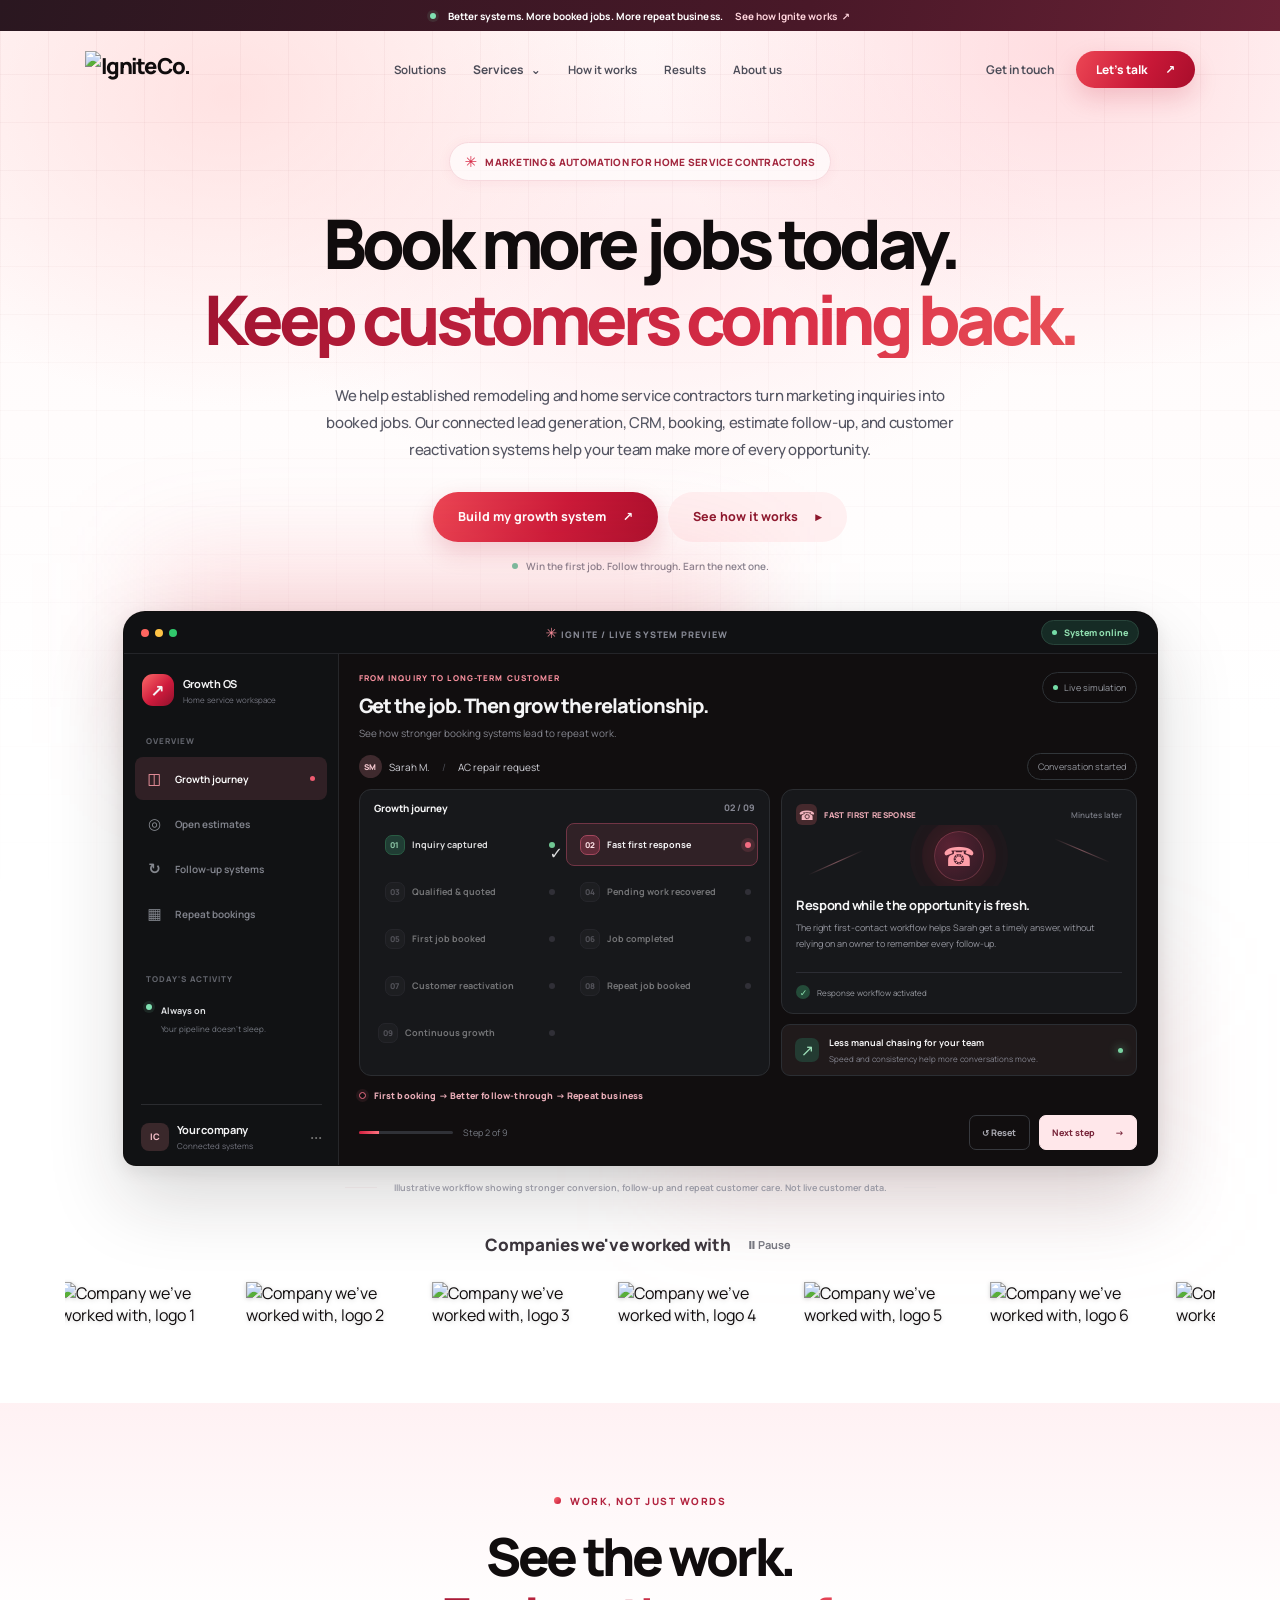
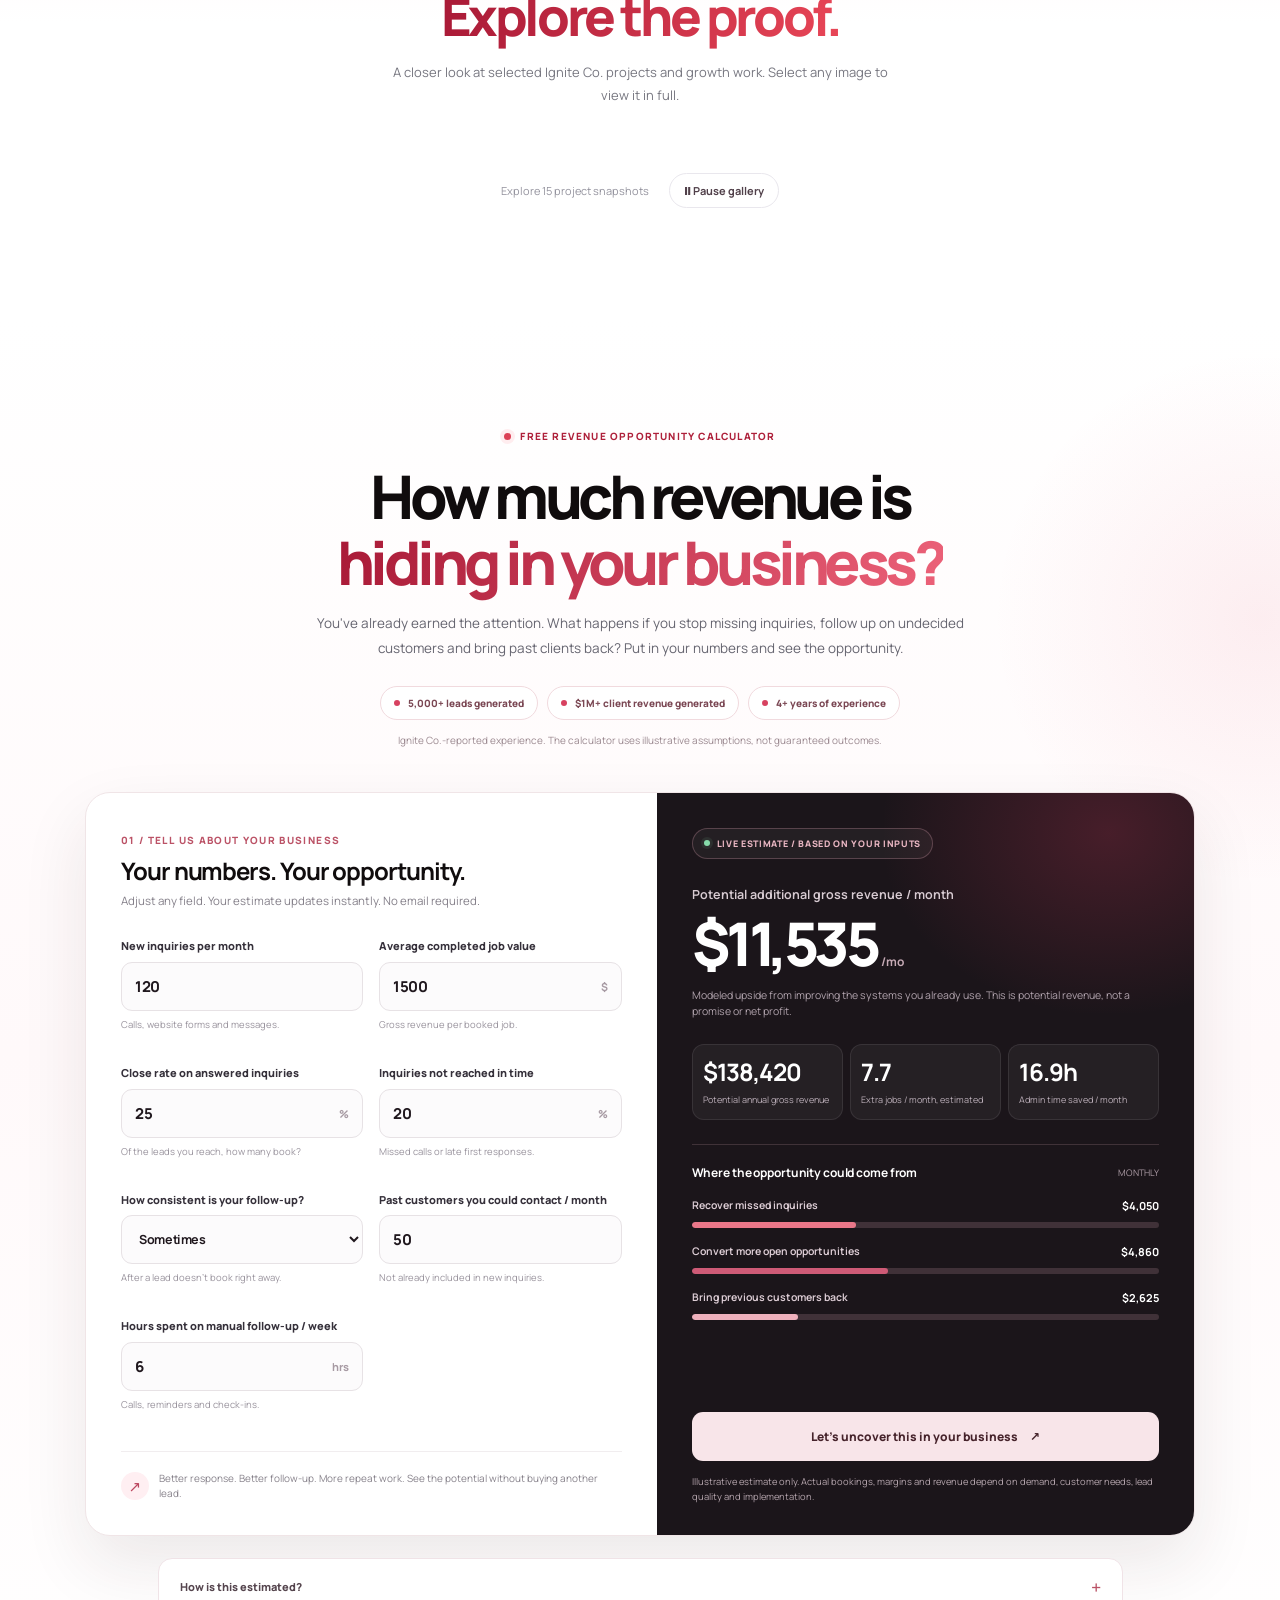
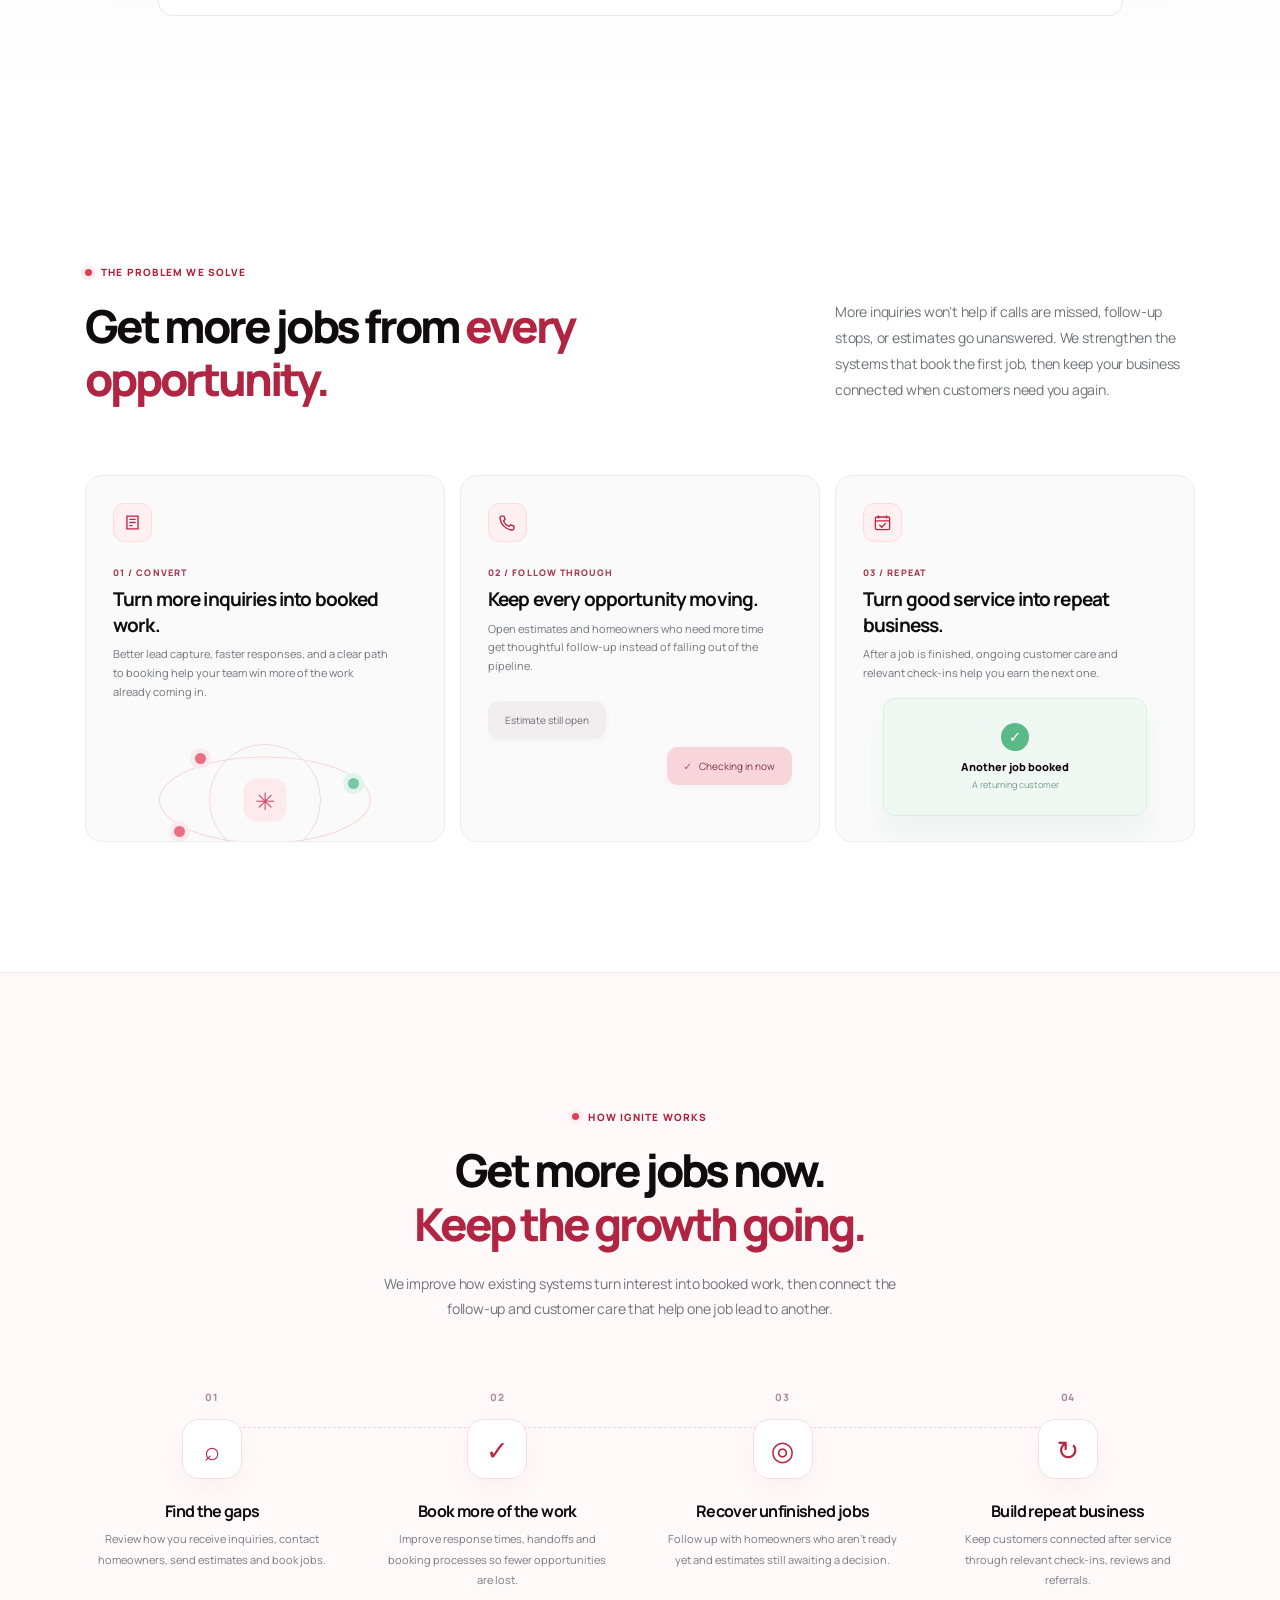
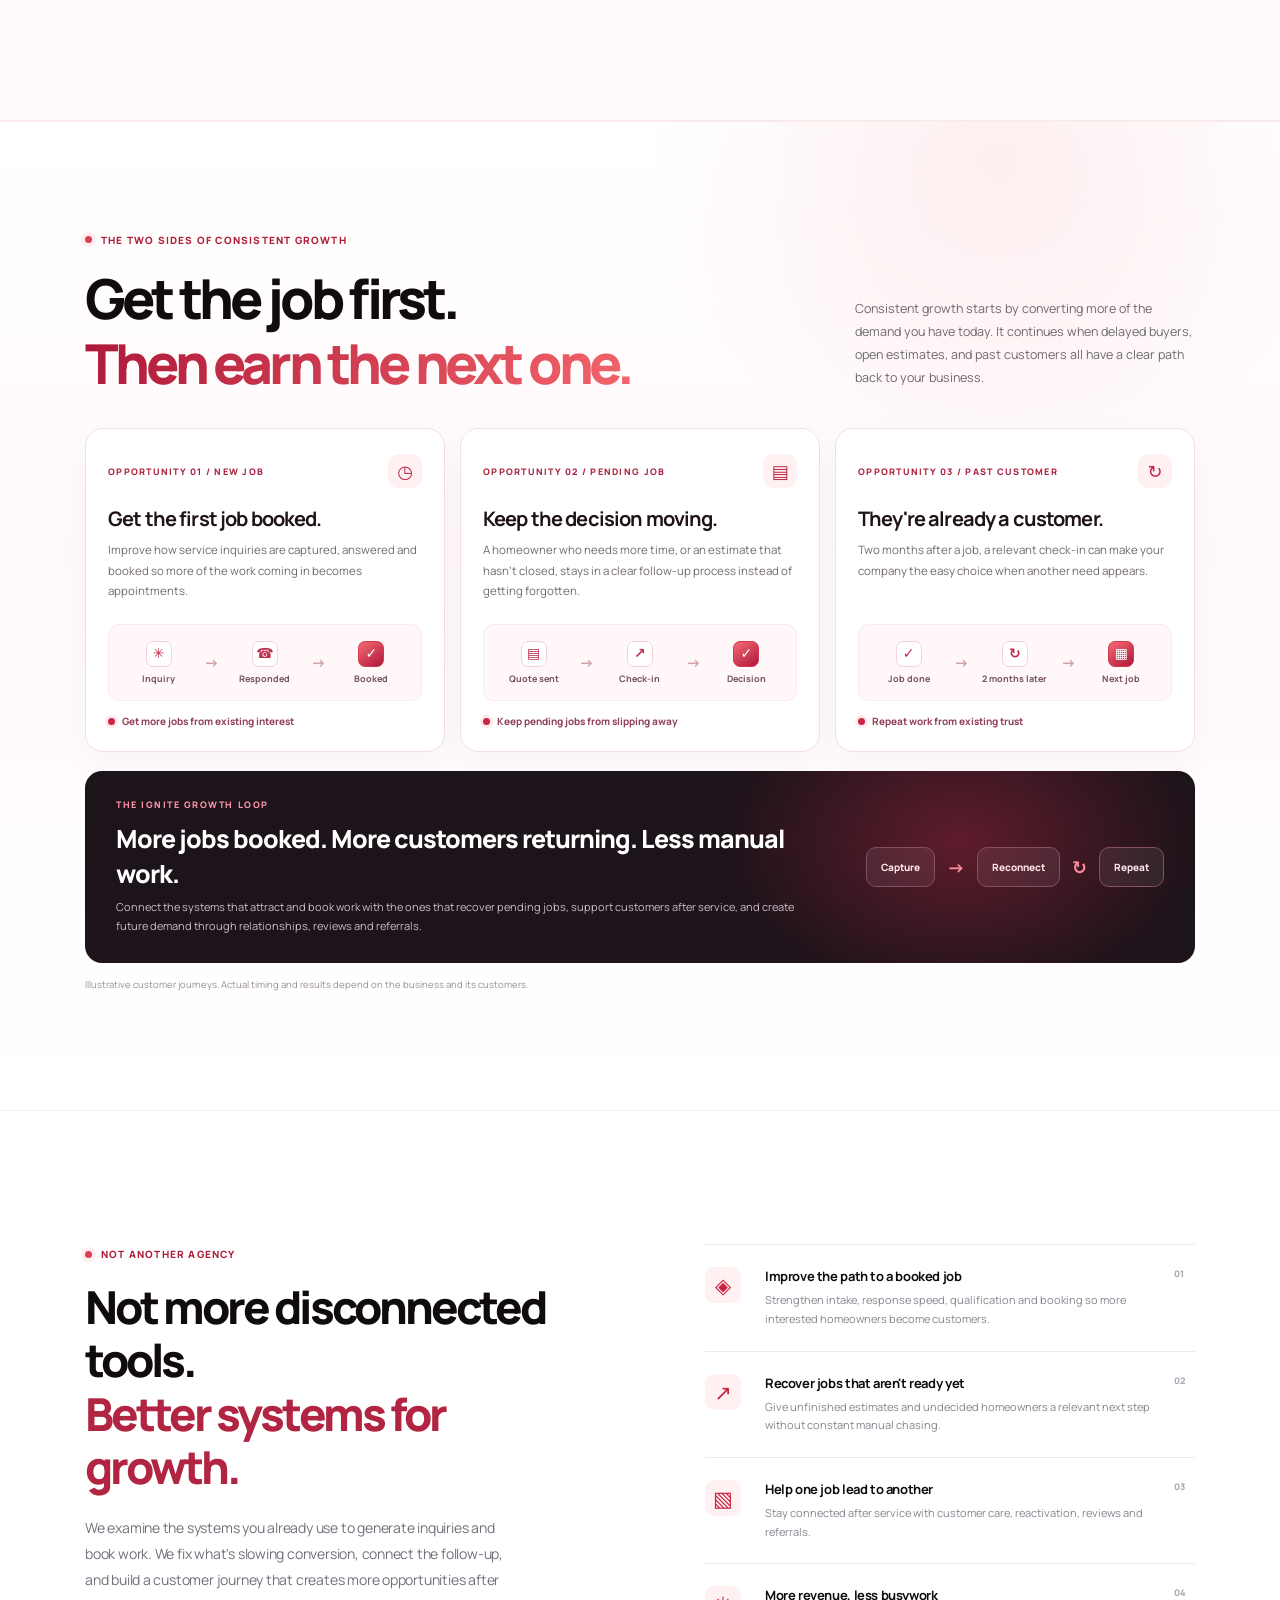
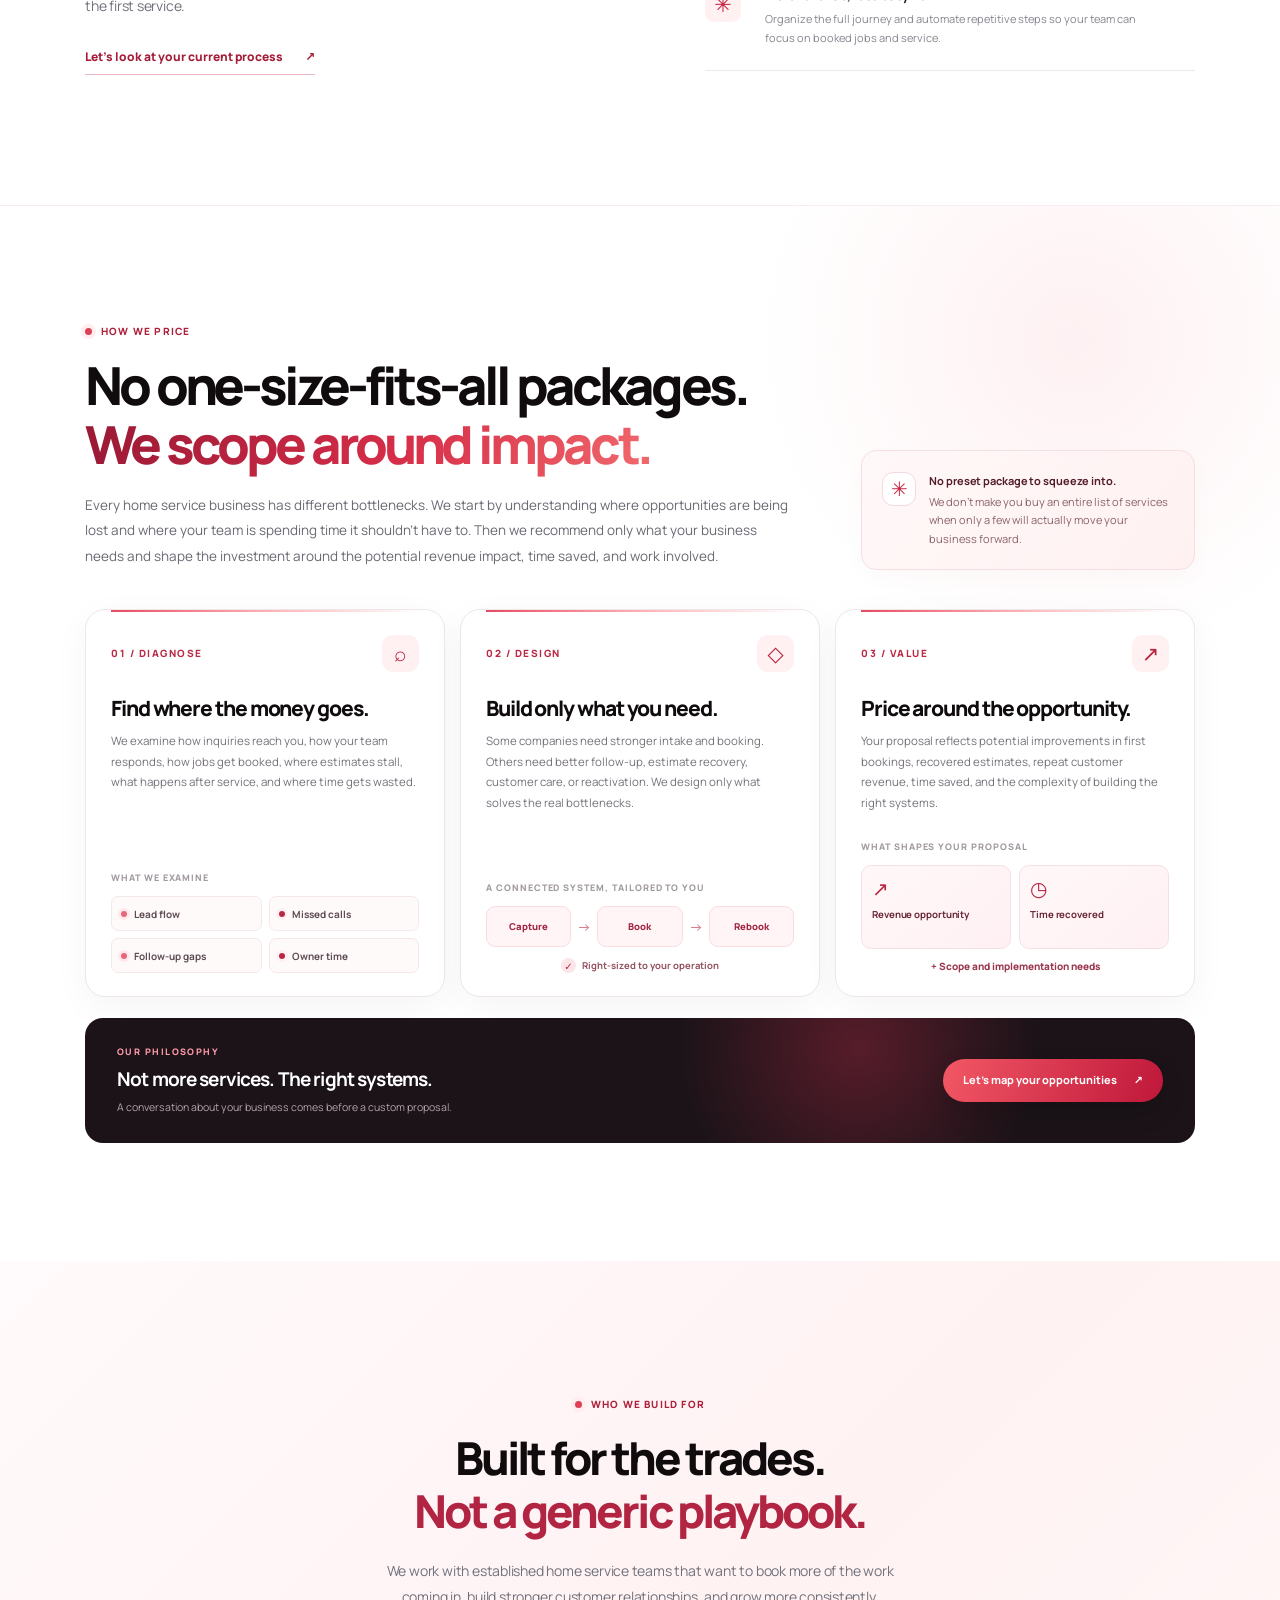
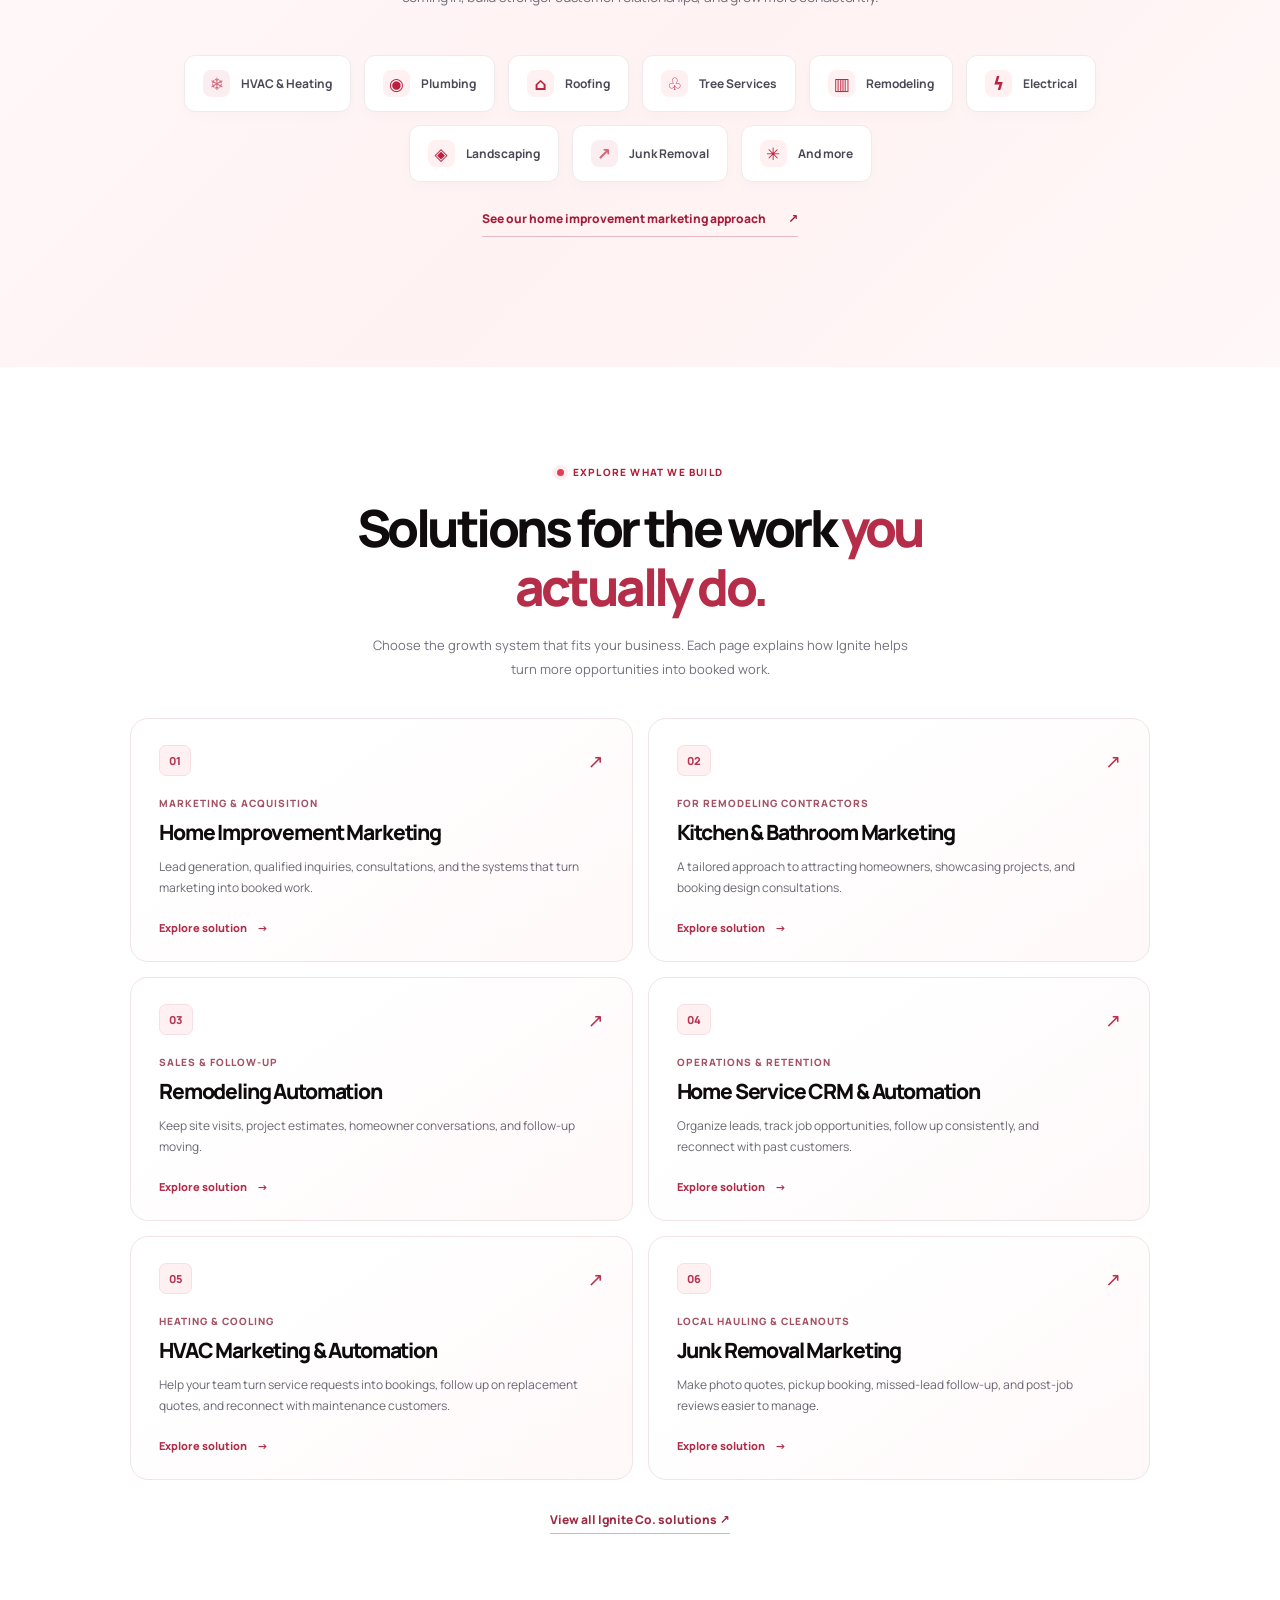
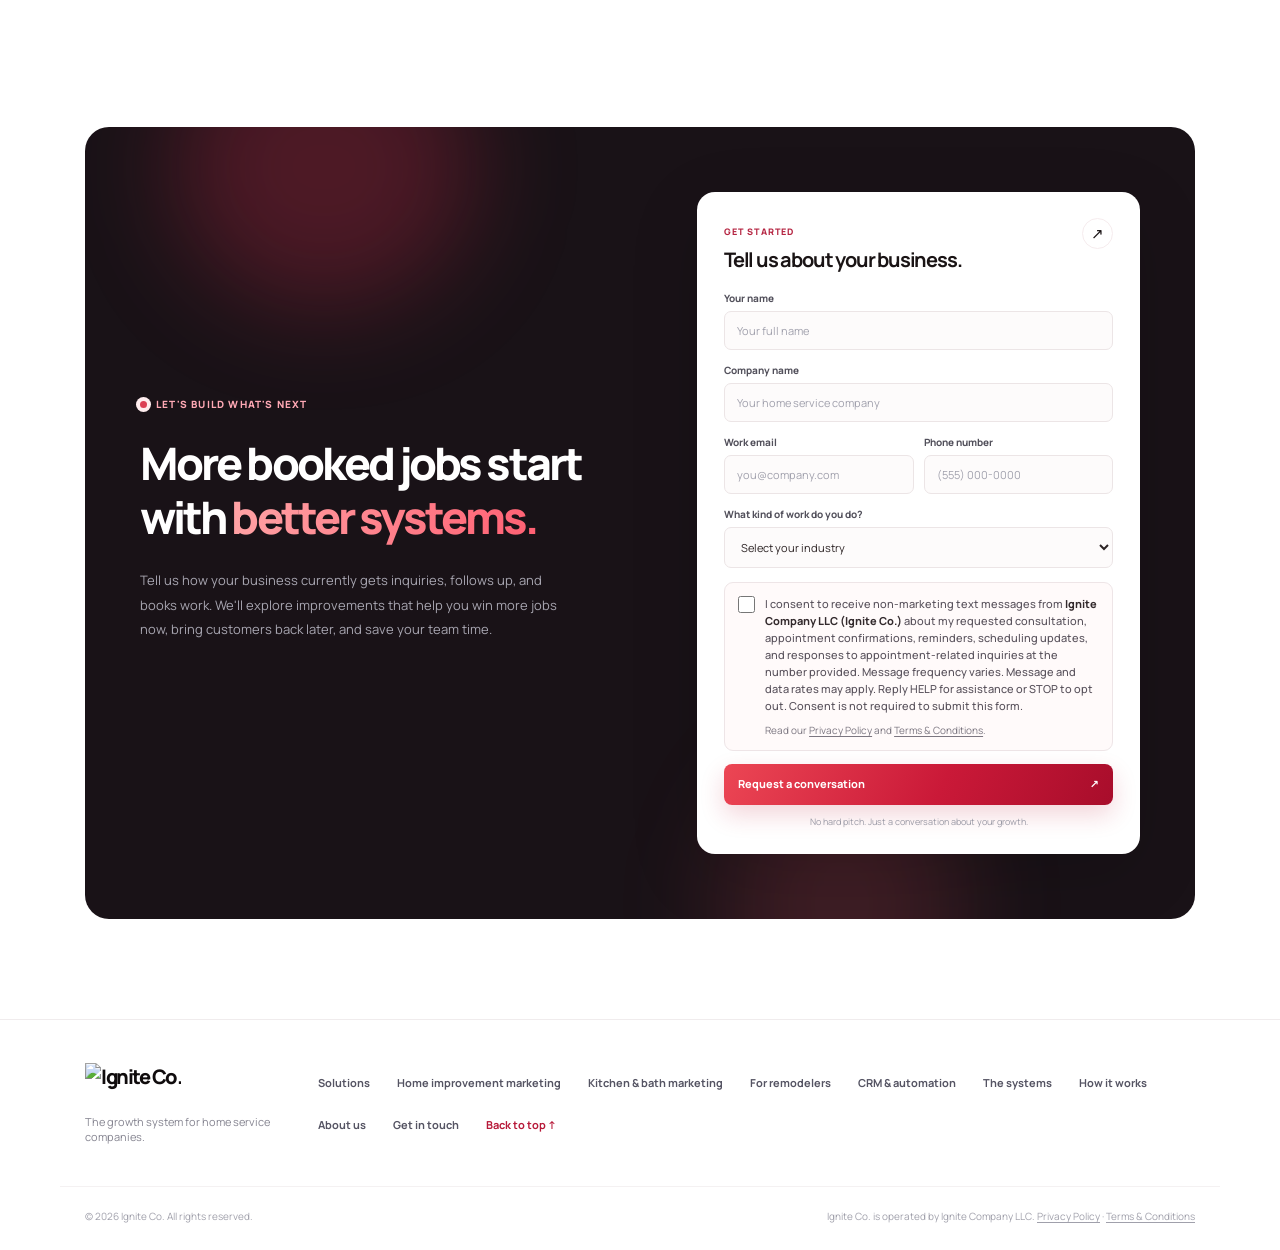
==== commit 0db6d664: "Show optional SMS opt-in clearly before the contact form submit button" ====
--- a/index.html
+++ b/index.html
@@ -406,13 +406,13 @@
   <input type="hidden" name="_template" value="table" />
   <input type="hidden" name="_captcha" value="false" />
   <input type="hidden" name="_url" value="https://www.igniteco.org/" />
-  <input type="hidden" name="_next" value="https://www.igniteco.org/thank-you.html" /><label for="lead-name">Your name</label><input id="lead-name" name="name" placeholder="Your full name" autocomplete="name" required maxlength="120"/><label for="lead-company">Company name</label><input id="lead-company" name="company" placeholder="Your home service company" autocomplete="organization" required maxlength="120"/><div class="two-fields"><div><label for="lead-email">Work email</label><input id="lead-email" name="email" type="email" placeholder="you@company.com" autocomplete="email" required maxlength="254"/></div><div><label for="lead-phone">Phone number</label><input id="lead-phone" name="phone" type="tel" placeholder="(555) 000-0000" autocomplete="tel" required maxlength="30"/></div></div><label for="lead-industry">What kind of work do you do?</label><select id="lead-industry" name="industry" required><option value="" selected disabled>Select your industry</option><option>HVAC & Heating</option><option>Plumbing</option><option>Roofing</option><option>Remodeling</option><option>Electrical</option><option>Landscaping</option><option>Tree Services</option><option>Junk Removal</option><option>Other home services</option></select><div class="honeypot" aria-hidden="true"><label for="lead-website">Leave this field blank</label><input id="lead-website" name="_honey" tabindex="-1" autocomplete="off"/></div><button class="btn btn-dark form-submit" id="lead-submit" type="submit">Request a conversation <span aria-hidden="true">↗</span></button><div class="form-message" id="form-message" role="status" aria-live="polite"></div><div class="sms-consent-block">
+  <input type="hidden" name="_next" value="https://www.igniteco.org/thank-you.html" /><label for="lead-name">Your name</label><input id="lead-name" name="name" placeholder="Your full name" autocomplete="name" required maxlength="120"/><label for="lead-company">Company name</label><input id="lead-company" name="company" placeholder="Your home service company" autocomplete="organization" required maxlength="120"/><div class="two-fields"><div><label for="lead-email">Work email</label><input id="lead-email" name="email" type="email" placeholder="you@company.com" autocomplete="email" required maxlength="254"/></div><div><label for="lead-phone">Phone number</label><input id="lead-phone" name="phone" type="tel" placeholder="(555) 000-0000" autocomplete="tel" required maxlength="30"/></div></div><label for="lead-industry">What kind of work do you do?</label><select id="lead-industry" name="industry" required><option value="" selected disabled>Select your industry</option><option>HVAC & Heating</option><option>Plumbing</option><option>Roofing</option><option>Remodeling</option><option>Electrical</option><option>Landscaping</option><option>Tree Services</option><option>Junk Removal</option><option>Other home services</option></select><div class="honeypot" aria-hidden="true"><label for="lead-website">Leave this field blank</label><input id="lead-website" name="_honey" tabindex="-1" autocomplete="off"/></div><div class="sms-consent-block">
   <label for="lead-sms-consent" class="sms-consent-choice">
     <input type="checkbox" id="lead-sms-consent" name="sms_consent" value="yes" />
     <span>I consent to receive non-marketing text messages from <strong>Ignite Company LLC (Ignite Co.)</strong> about my requested consultation, appointment confirmations, reminders, scheduling updates, and responses to appointment-related inquiries at the number provided. Message frequency varies. Message and data rates may apply. Reply HELP for assistance or STOP to opt out. Consent is not required to submit this form.</span>
   </label>
   <p class="sms-consent-links">Read our <a href="./privacy-policy.html" target="_blank" rel="noopener noreferrer">Privacy Policy</a> and <a href="./terms-and-conditions.html" target="_blank" rel="noopener noreferrer">Terms &amp; Conditions</a>.</p>
-</div>
+</div><button class="btn btn-dark form-submit" id="lead-submit" type="submit">Request a conversation <span aria-hidden="true">↗</span></button><div class="form-message" id="form-message" role="status" aria-live="polite"></div>
 <p class="form-privacy">No hard pitch. Just a conversation about your growth.</p></form></div></div></div></section>
   </main>
   <footer class="footer"><div class="container footer-inner"><div><a class="brand footer-brand" href="#top"><img class="brand-logo" src="https://assets.cdn.filesafe.space/bF1dT8IAVuvat84LkAVe/media/6a03b7c8f90b5bc73b099791.png" alt="Ignite Co." loading="lazy" /></a><p>The growth system for home service companies.</p></div><div class="footer-right"><a href="./solutions.html">Solutions</a><a href="./home-improvement-marketing-agency.html">Home improvement marketing</a><a href="./kitchen-bath-remodeling-marketing.html">Kitchen & bath marketing</a><a href="./remodeling-contractor-marketing-automation.html">For remodelers</a><a href="./home-service-crm-automation.html">CRM & automation</a><a href="#systems">The systems</a><a href="#how-it-works">How it works</a><a href="./about.html">About us</a><a href="#contact">Get in touch</a><a href="#top" class="back-top">Back to top ↑</a></div></div><div class="container footer-bottom"><span>© <span id="year">2026</span> Ignite Co. All rights reserved.</span><span>Ignite Co. is operated by Ignite Company LLC. <a href="./privacy-policy.html">Privacy Policy</a> · <a href="./terms-and-conditions.html">Terms &amp; Conditions</a></span></div></footer>
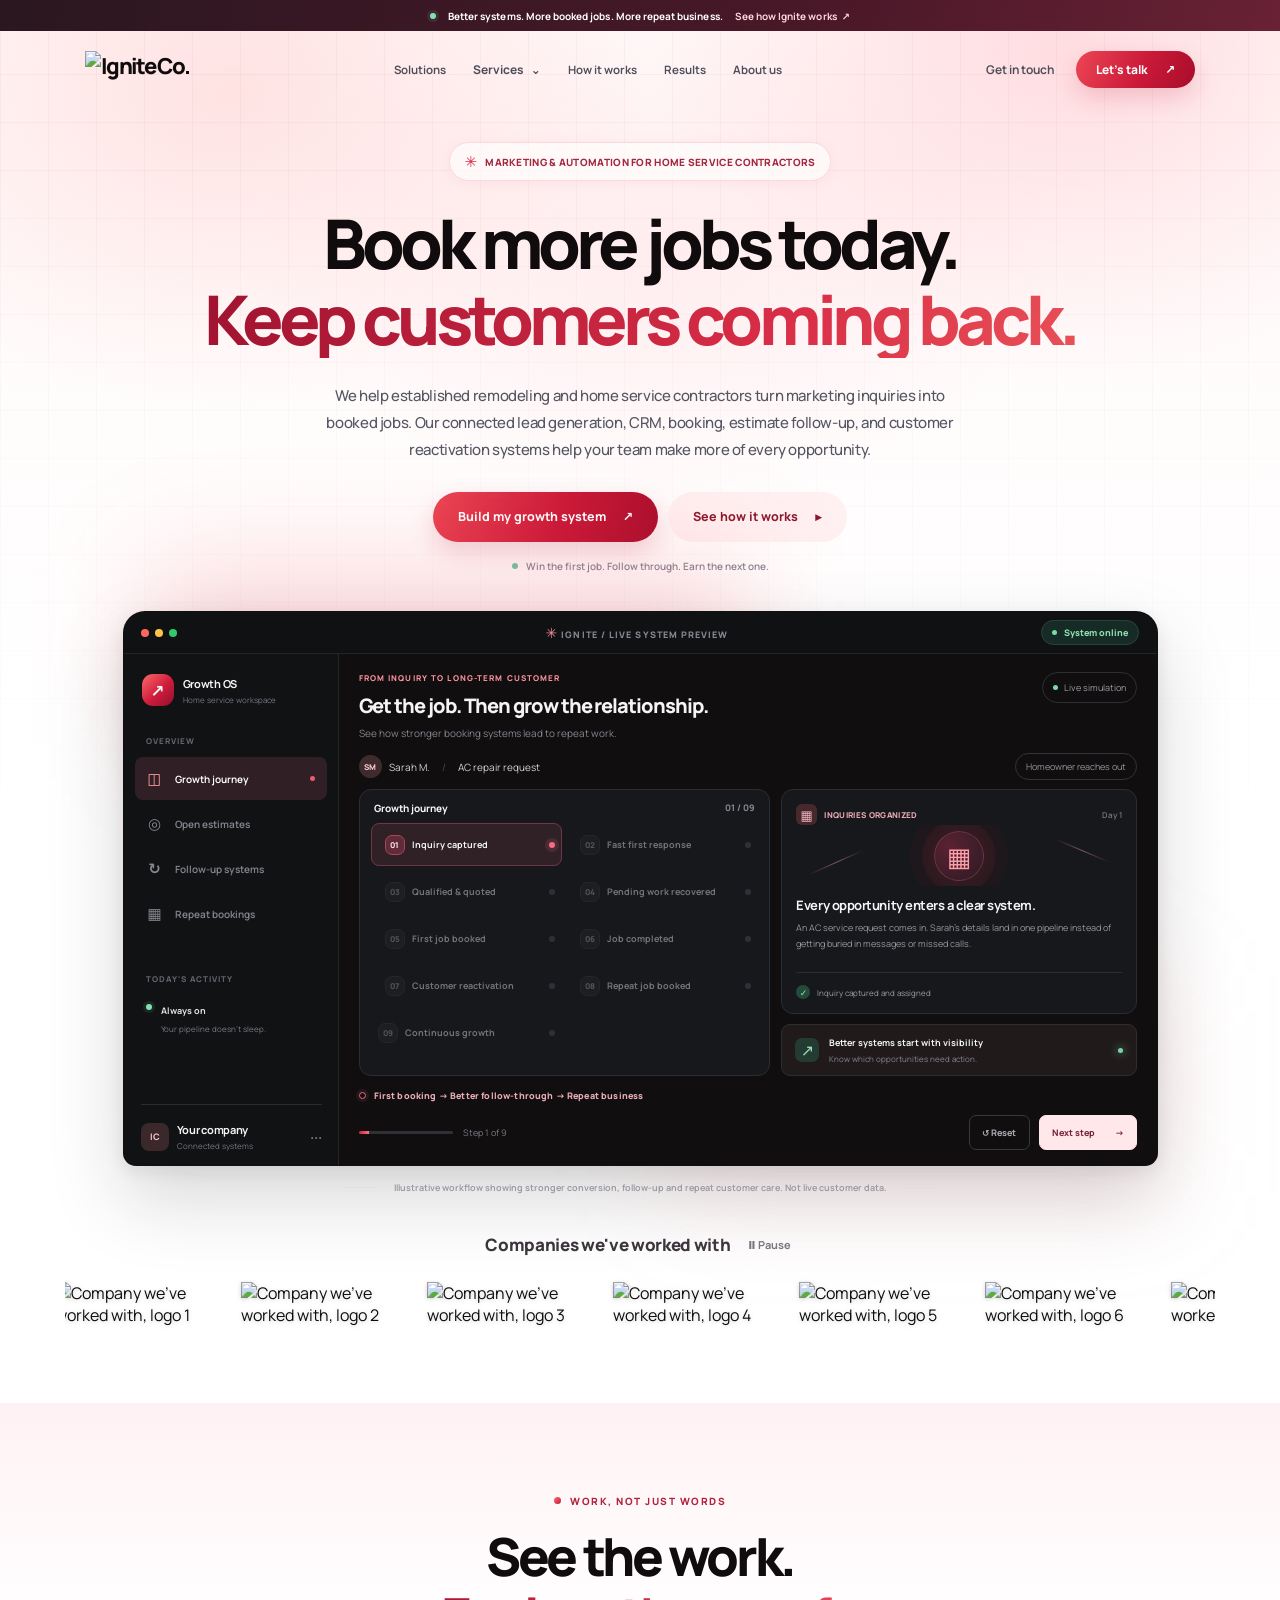
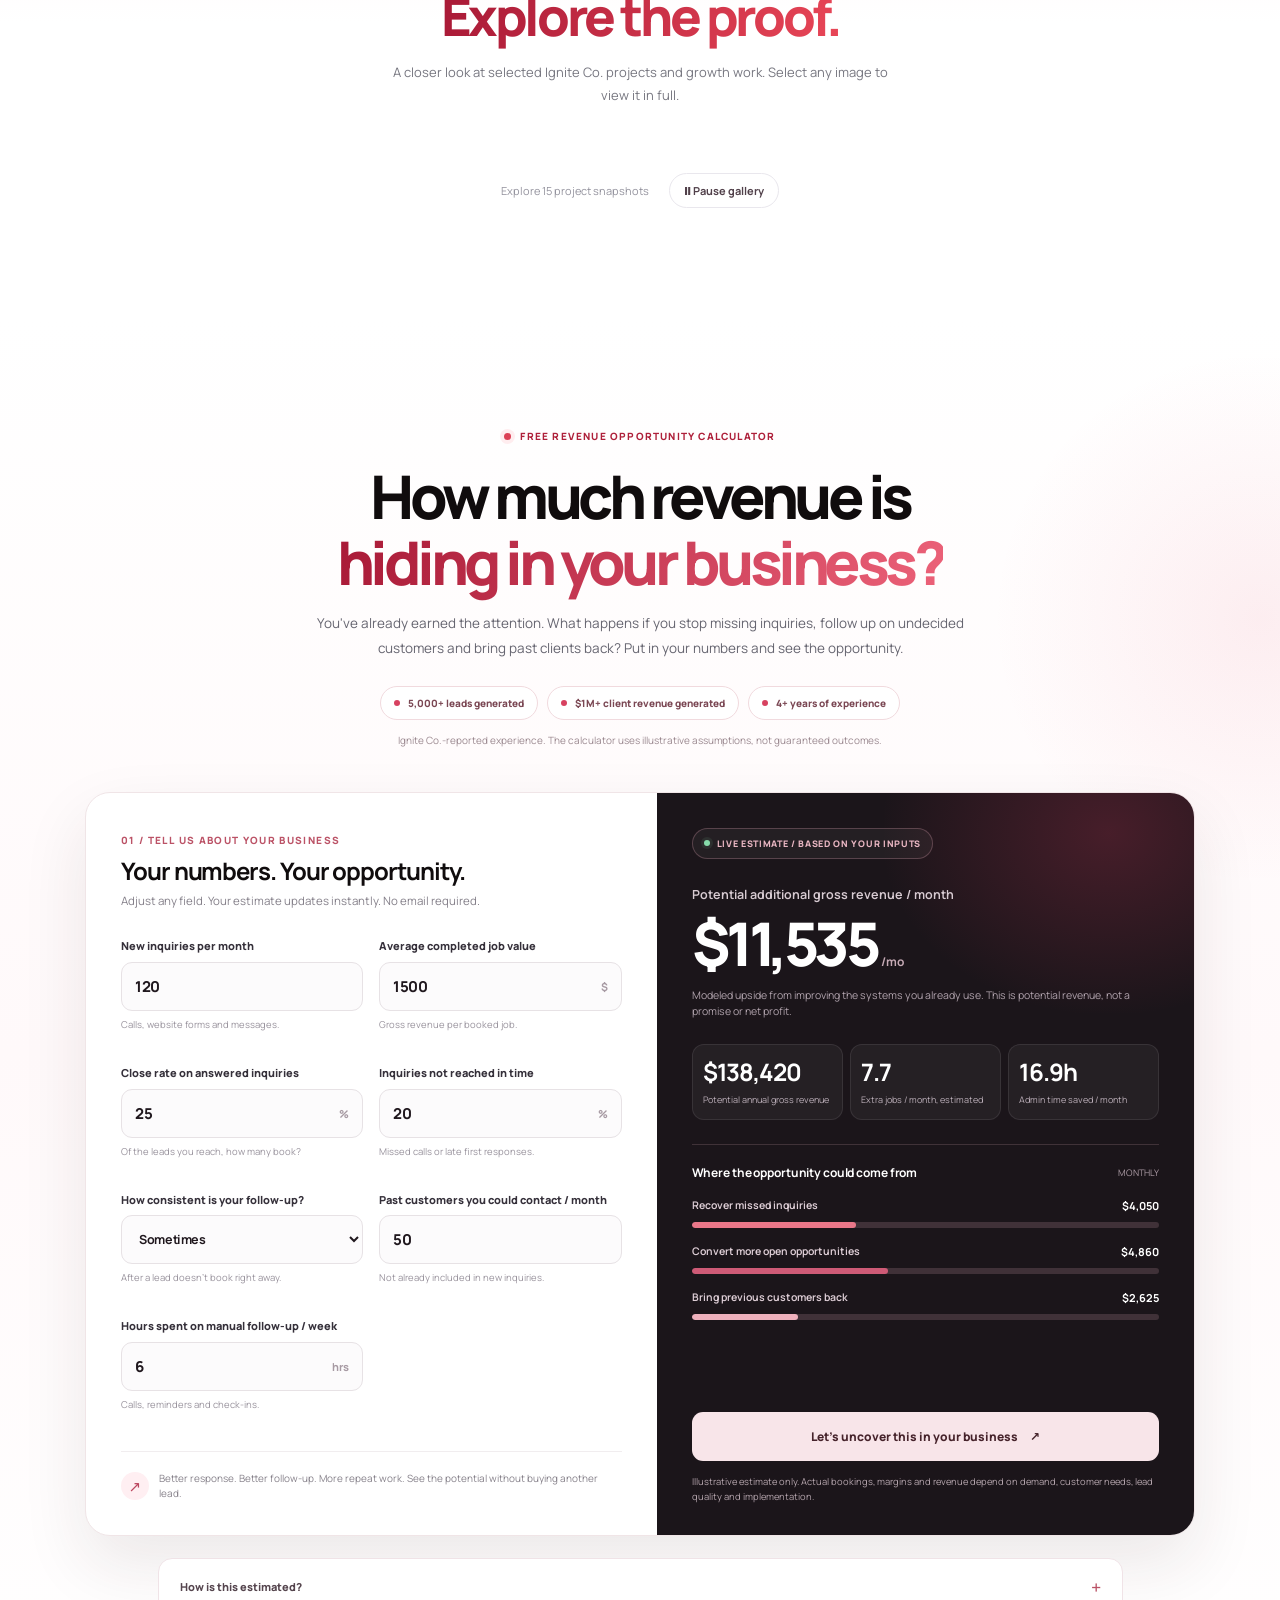
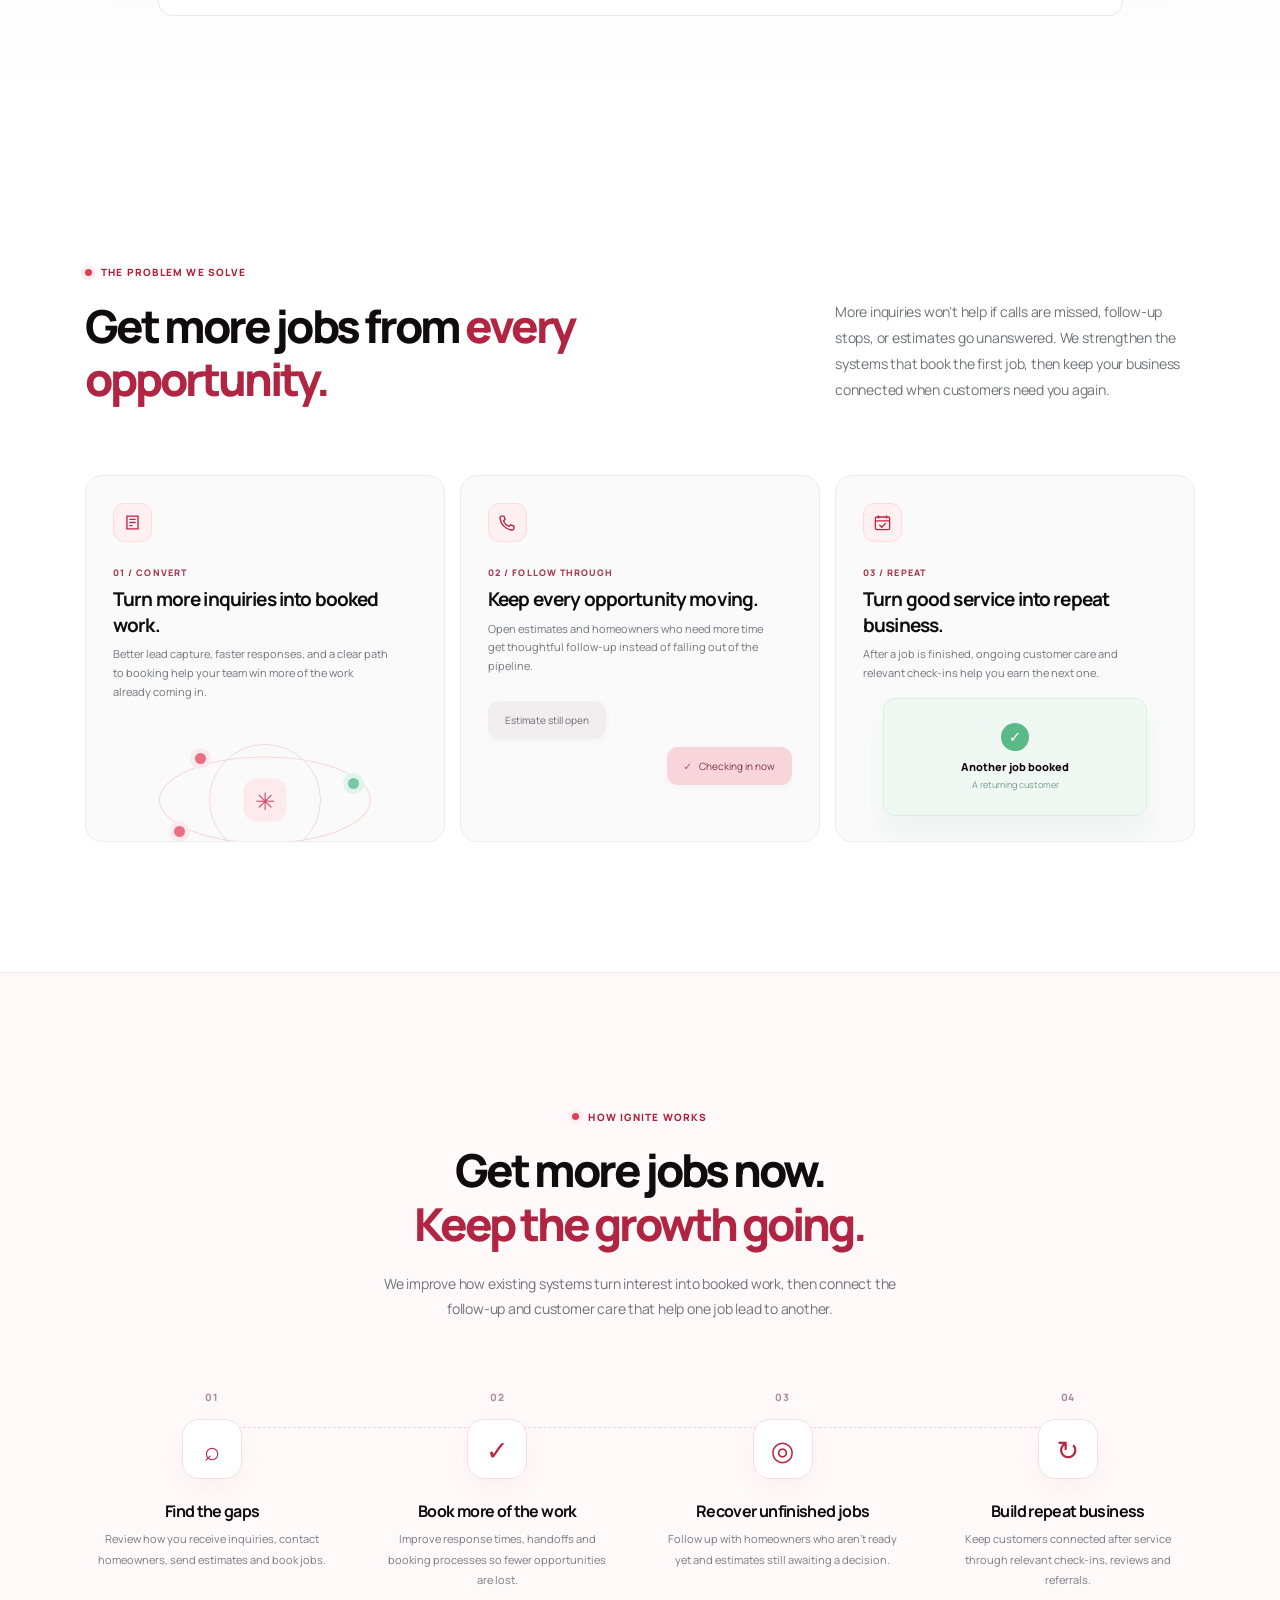
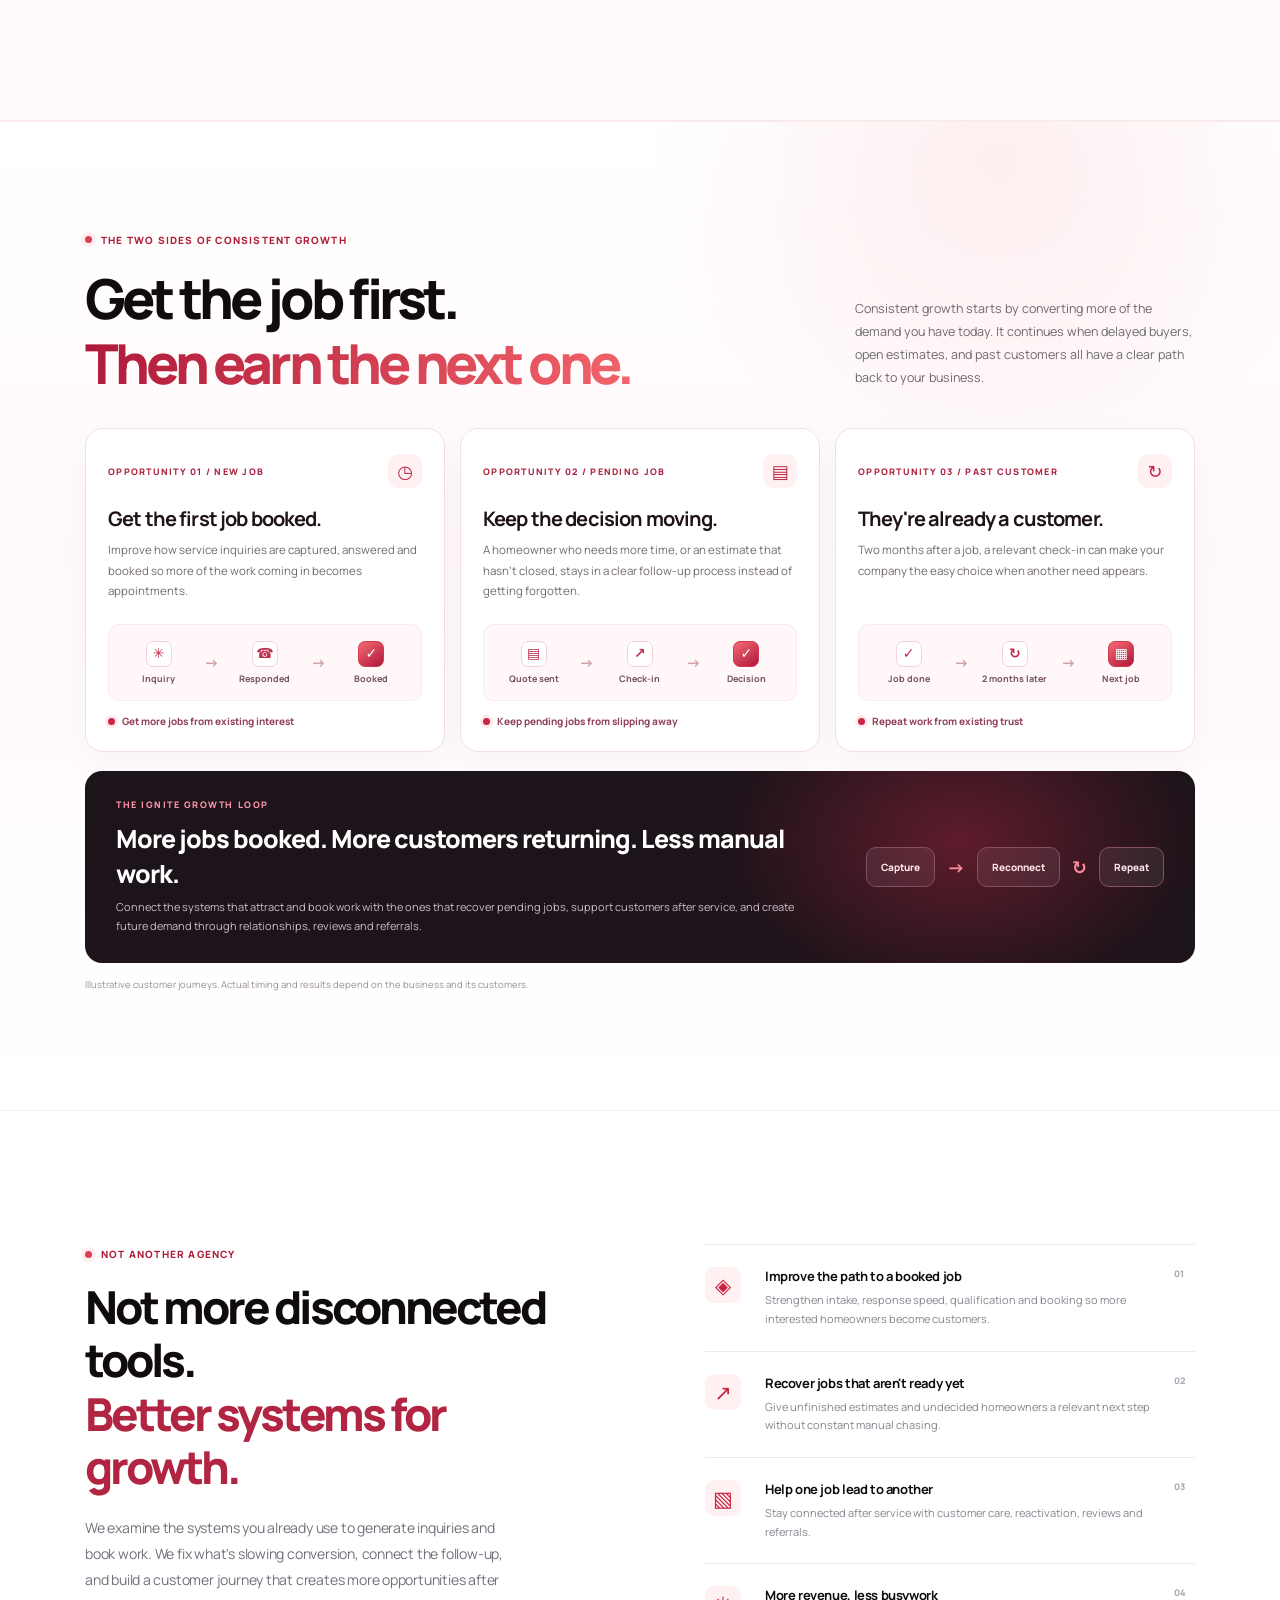
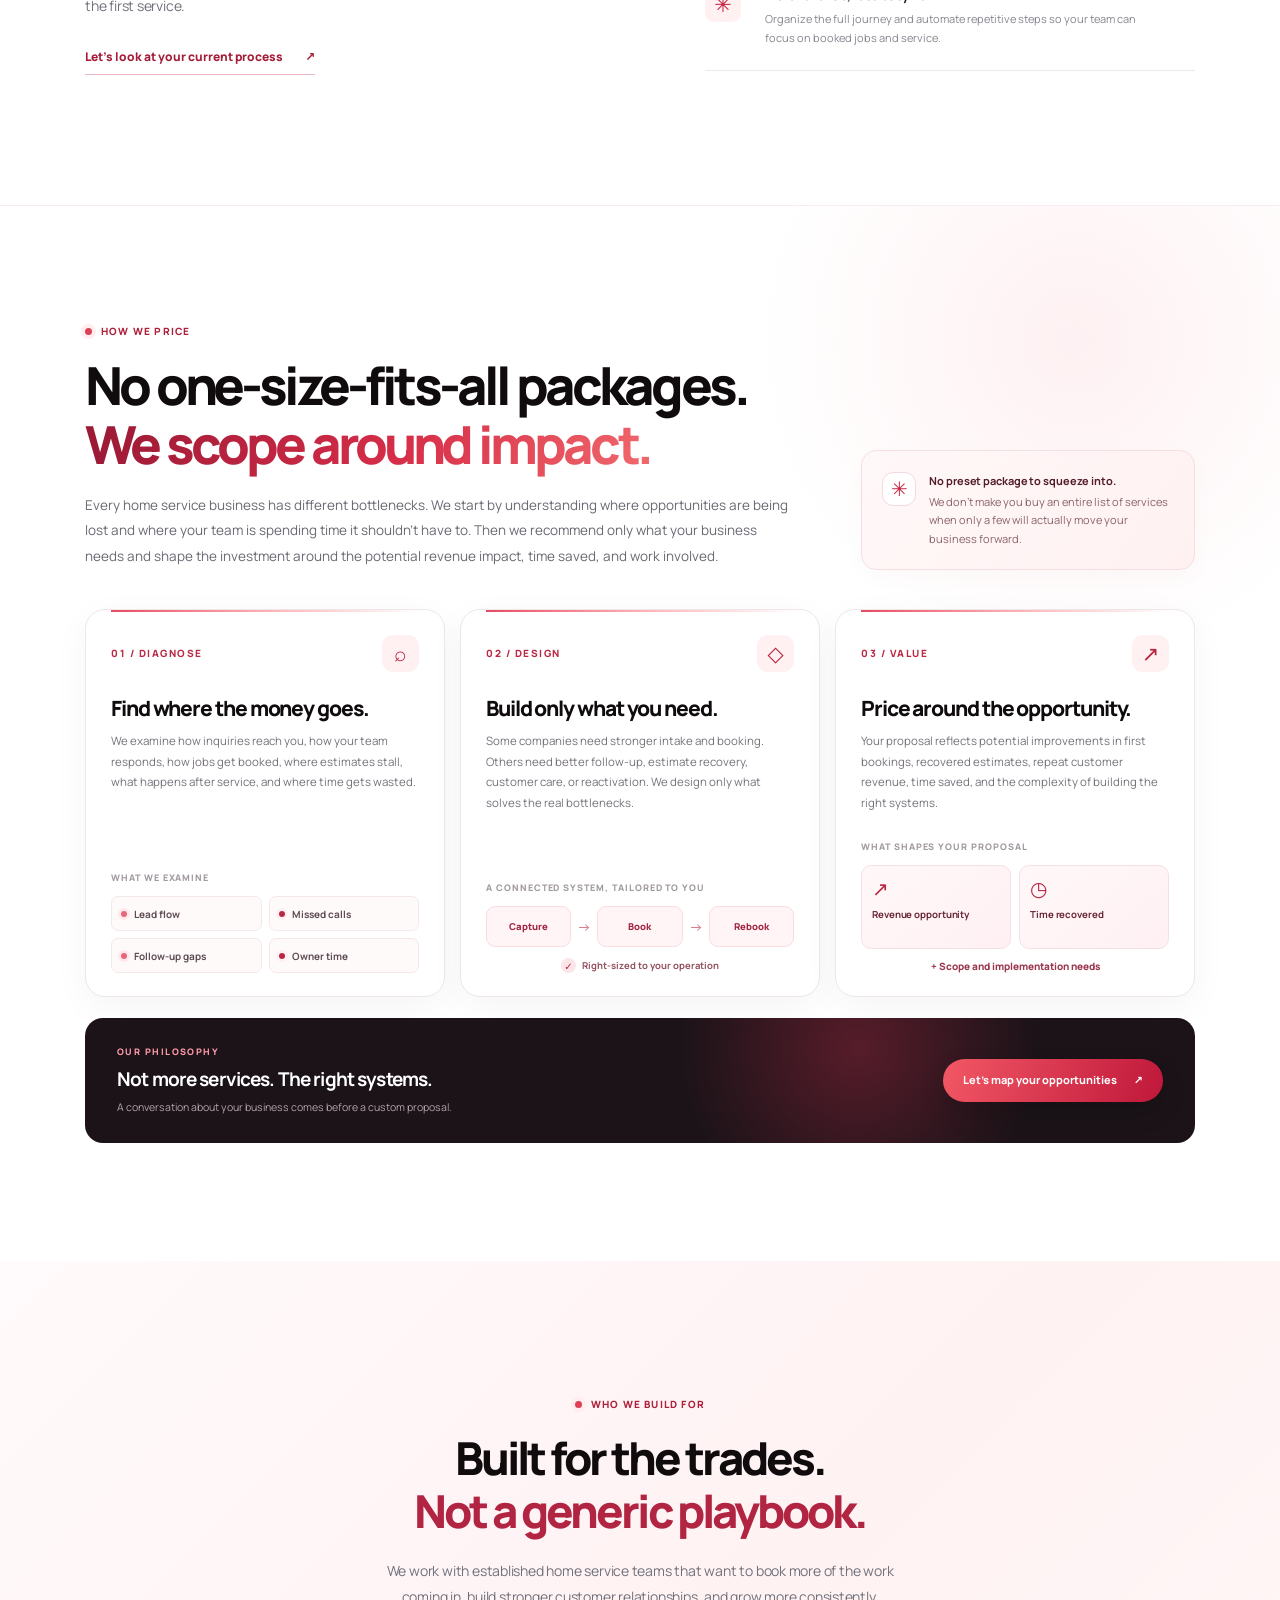
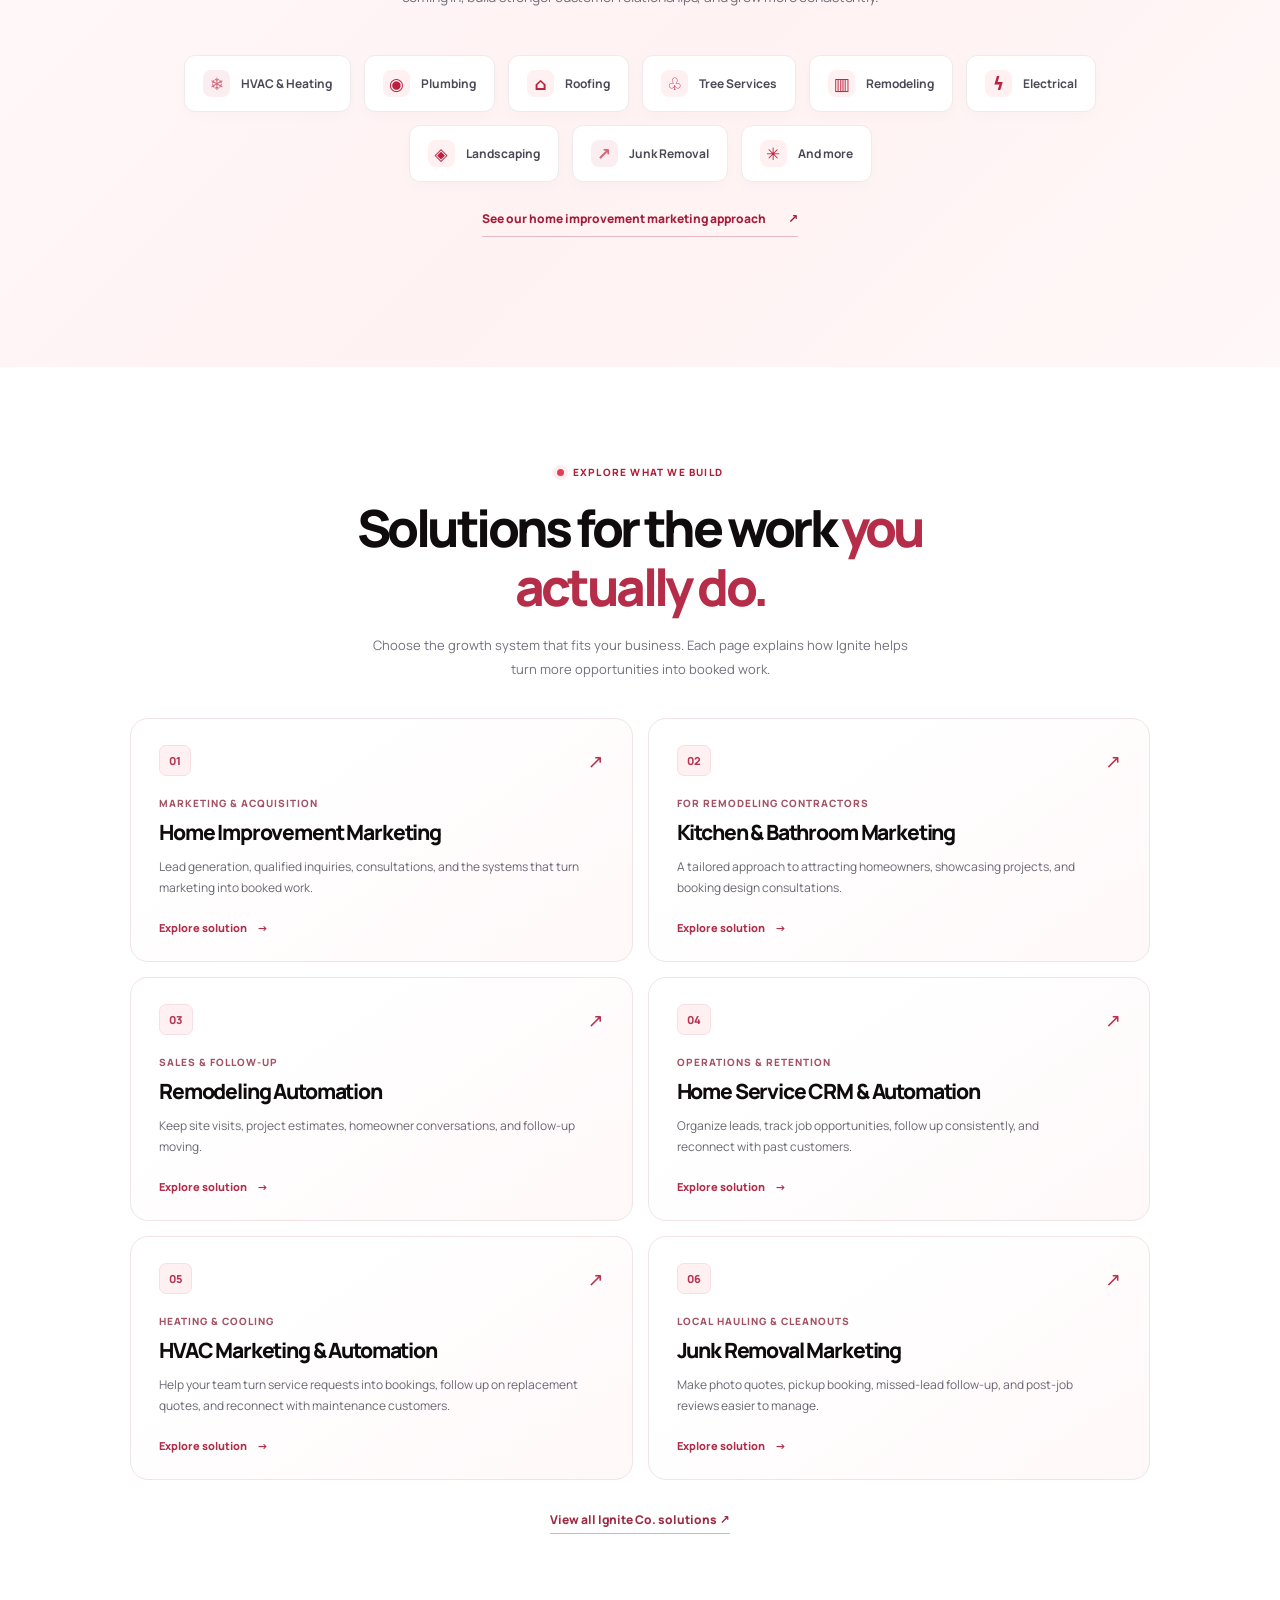
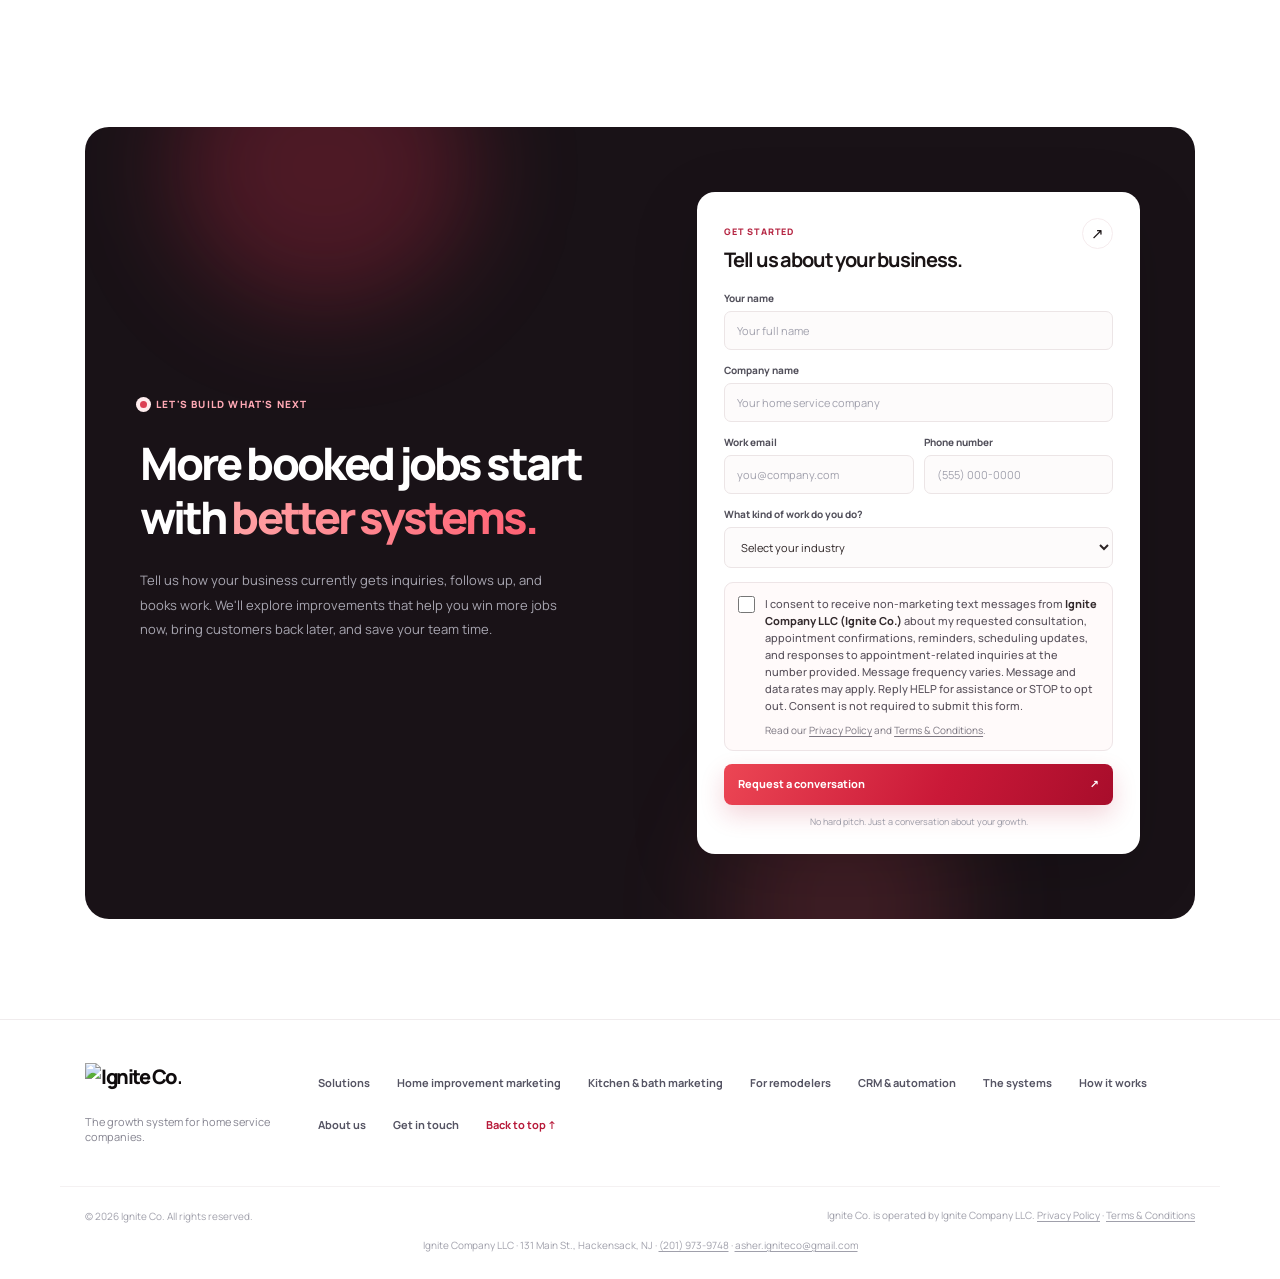
==== commit bf4aea42: "Publish Ignite Company LLC contact phone and address for A2P review" ====
--- a/index.html
+++ b/index.html
@@ -415,7 +415,7 @@
 </div><button class="btn btn-dark form-submit" id="lead-submit" type="submit">Request a conversation <span aria-hidden="true">↗</span></button><div class="form-message" id="form-message" role="status" aria-live="polite"></div>
 <p class="form-privacy">No hard pitch. Just a conversation about your growth.</p></form></div></div></div></section>
   </main>
-  <footer class="footer"><div class="container footer-inner"><div><a class="brand footer-brand" href="#top"><img class="brand-logo" src="https://assets.cdn.filesafe.space/bF1dT8IAVuvat84LkAVe/media/6a03b7c8f90b5bc73b099791.png" alt="Ignite Co." loading="lazy" /></a><p>The growth system for home service companies.</p></div><div class="footer-right"><a href="./solutions.html">Solutions</a><a href="./home-improvement-marketing-agency.html">Home improvement marketing</a><a href="./kitchen-bath-remodeling-marketing.html">Kitchen & bath marketing</a><a href="./remodeling-contractor-marketing-automation.html">For remodelers</a><a href="./home-service-crm-automation.html">CRM & automation</a><a href="#systems">The systems</a><a href="#how-it-works">How it works</a><a href="./about.html">About us</a><a href="#contact">Get in touch</a><a href="#top" class="back-top">Back to top ↑</a></div></div><div class="container footer-bottom"><span>© <span id="year">2026</span> Ignite Co. All rights reserved.</span><span>Ignite Co. is operated by Ignite Company LLC. <a href="./privacy-policy.html">Privacy Policy</a> · <a href="./terms-and-conditions.html">Terms &amp; Conditions</a></span></div></footer>
+  <footer class="footer"><div class="container footer-inner"><div><a class="brand footer-brand" href="#top"><img class="brand-logo" src="https://assets.cdn.filesafe.space/bF1dT8IAVuvat84LkAVe/media/6a03b7c8f90b5bc73b099791.png" alt="Ignite Co." loading="lazy" /></a><p>The growth system for home service companies.</p></div><div class="footer-right"><a href="./solutions.html">Solutions</a><a href="./home-improvement-marketing-agency.html">Home improvement marketing</a><a href="./kitchen-bath-remodeling-marketing.html">Kitchen & bath marketing</a><a href="./remodeling-contractor-marketing-automation.html">For remodelers</a><a href="./home-service-crm-automation.html">CRM & automation</a><a href="#systems">The systems</a><a href="#how-it-works">How it works</a><a href="./about.html">About us</a><a href="#contact">Get in touch</a><a href="#top" class="back-top">Back to top ↑</a></div></div><div class="container footer-bottom"><span>© <span id="year">2026</span> Ignite Co. All rights reserved.</span><span>Ignite Co. is operated by Ignite Company LLC. <a href="./privacy-policy.html">Privacy Policy</a> · <a href="./terms-and-conditions.html">Terms &amp; Conditions</a></span><span data-ignite-business-contact style="flex-basis:100%;text-align:center;line-height:1.7;">Ignite Company LLC · 131 Main St., Hackensack, NJ · <a href="tel:+12019739748">(201) 973-9748</a> · <a href="mailto:asher.igniteco@gmail.com">asher.igniteco@gmail.com</a></span></div></footer>
 
   <!-- All conversion calls-to-action open this single instance of the existing lead form. -->
   <div class="lead-modal" id="lead-modal" role="dialog" aria-modal="true" aria-labelledby="lead-modal-title" hidden>
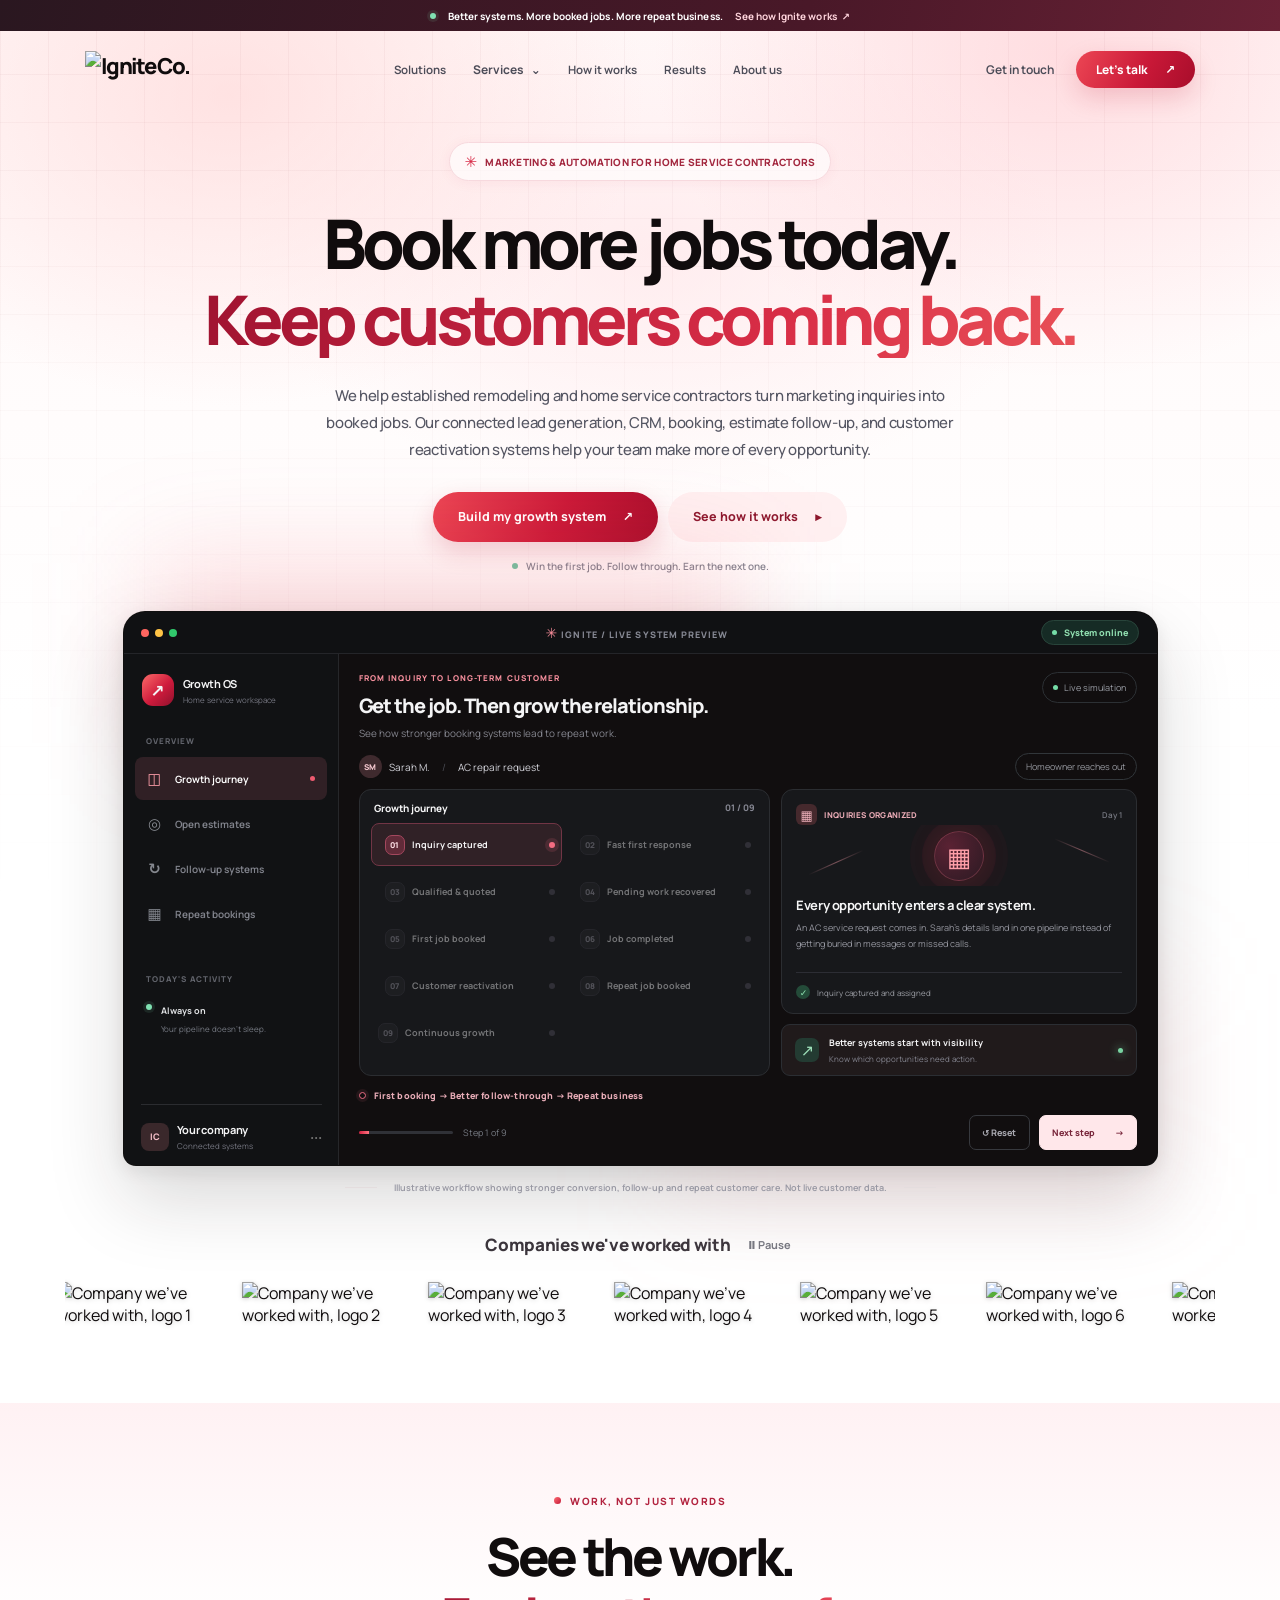
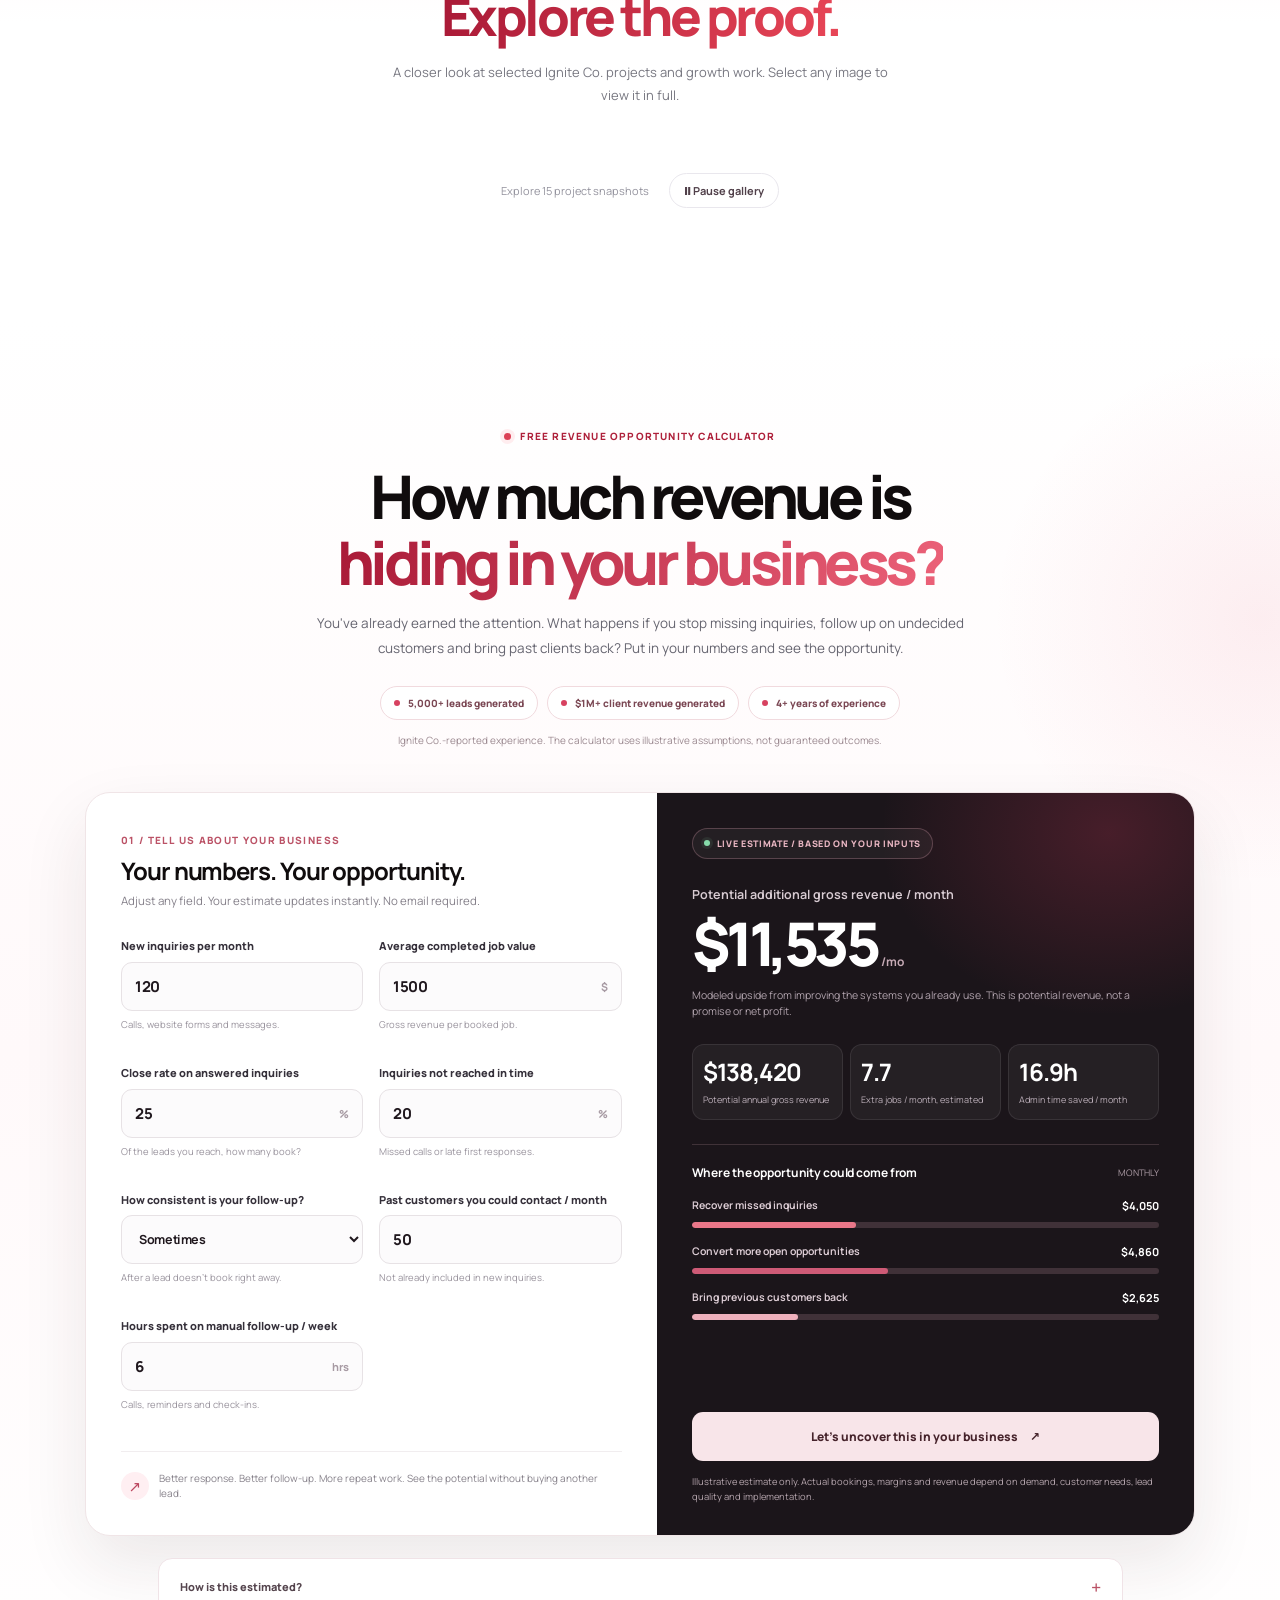
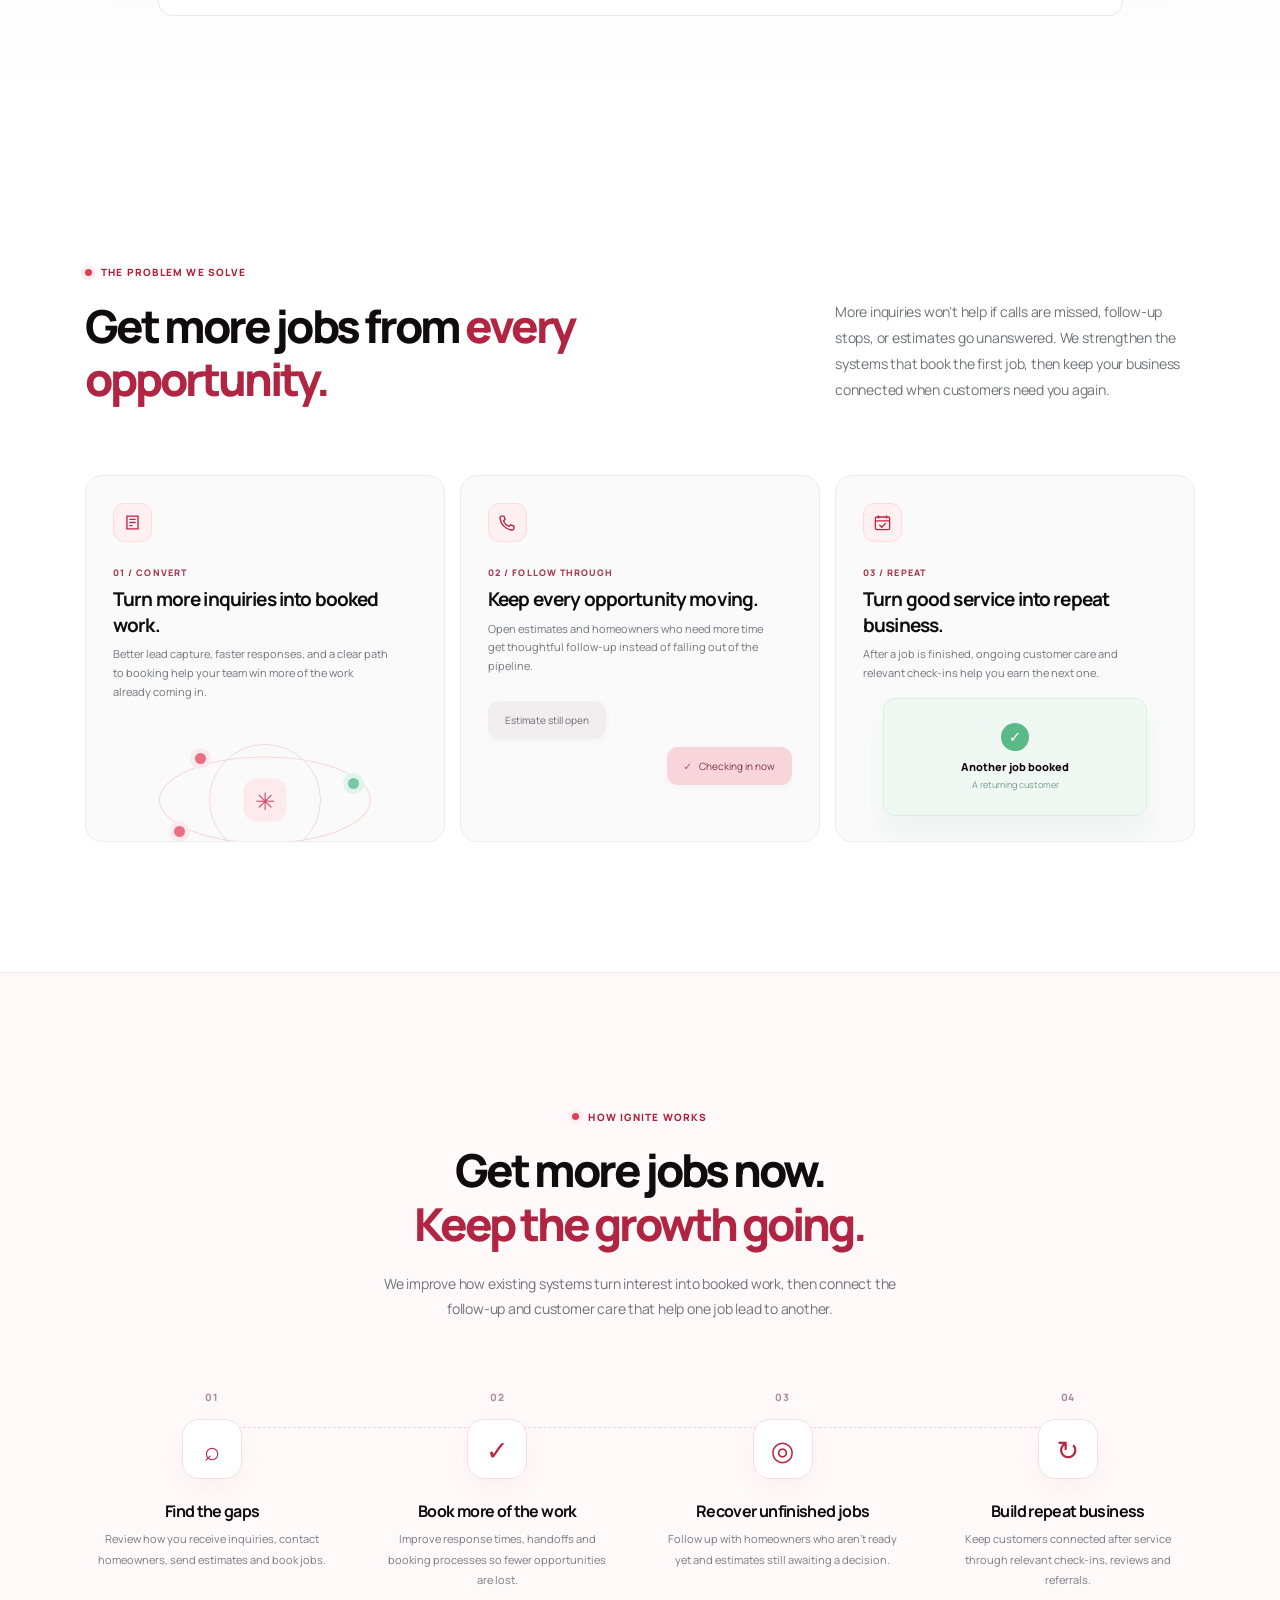
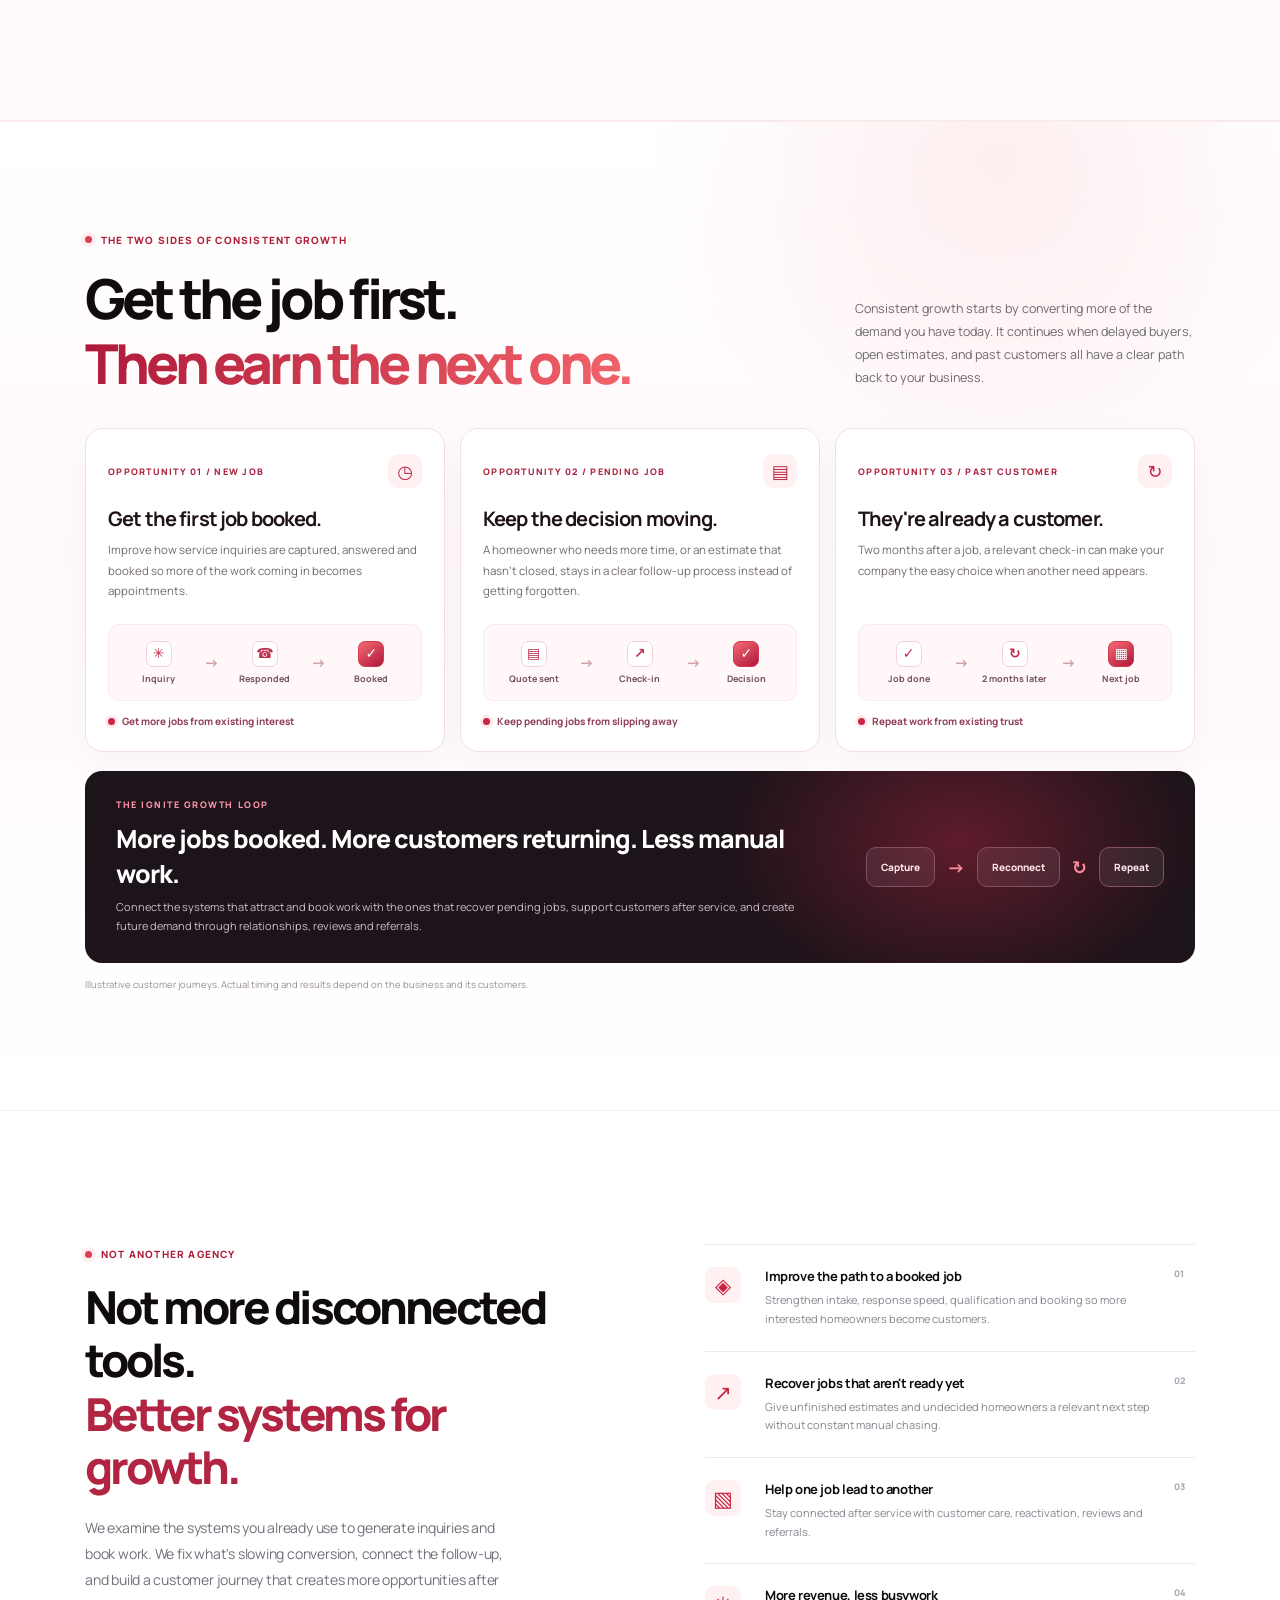
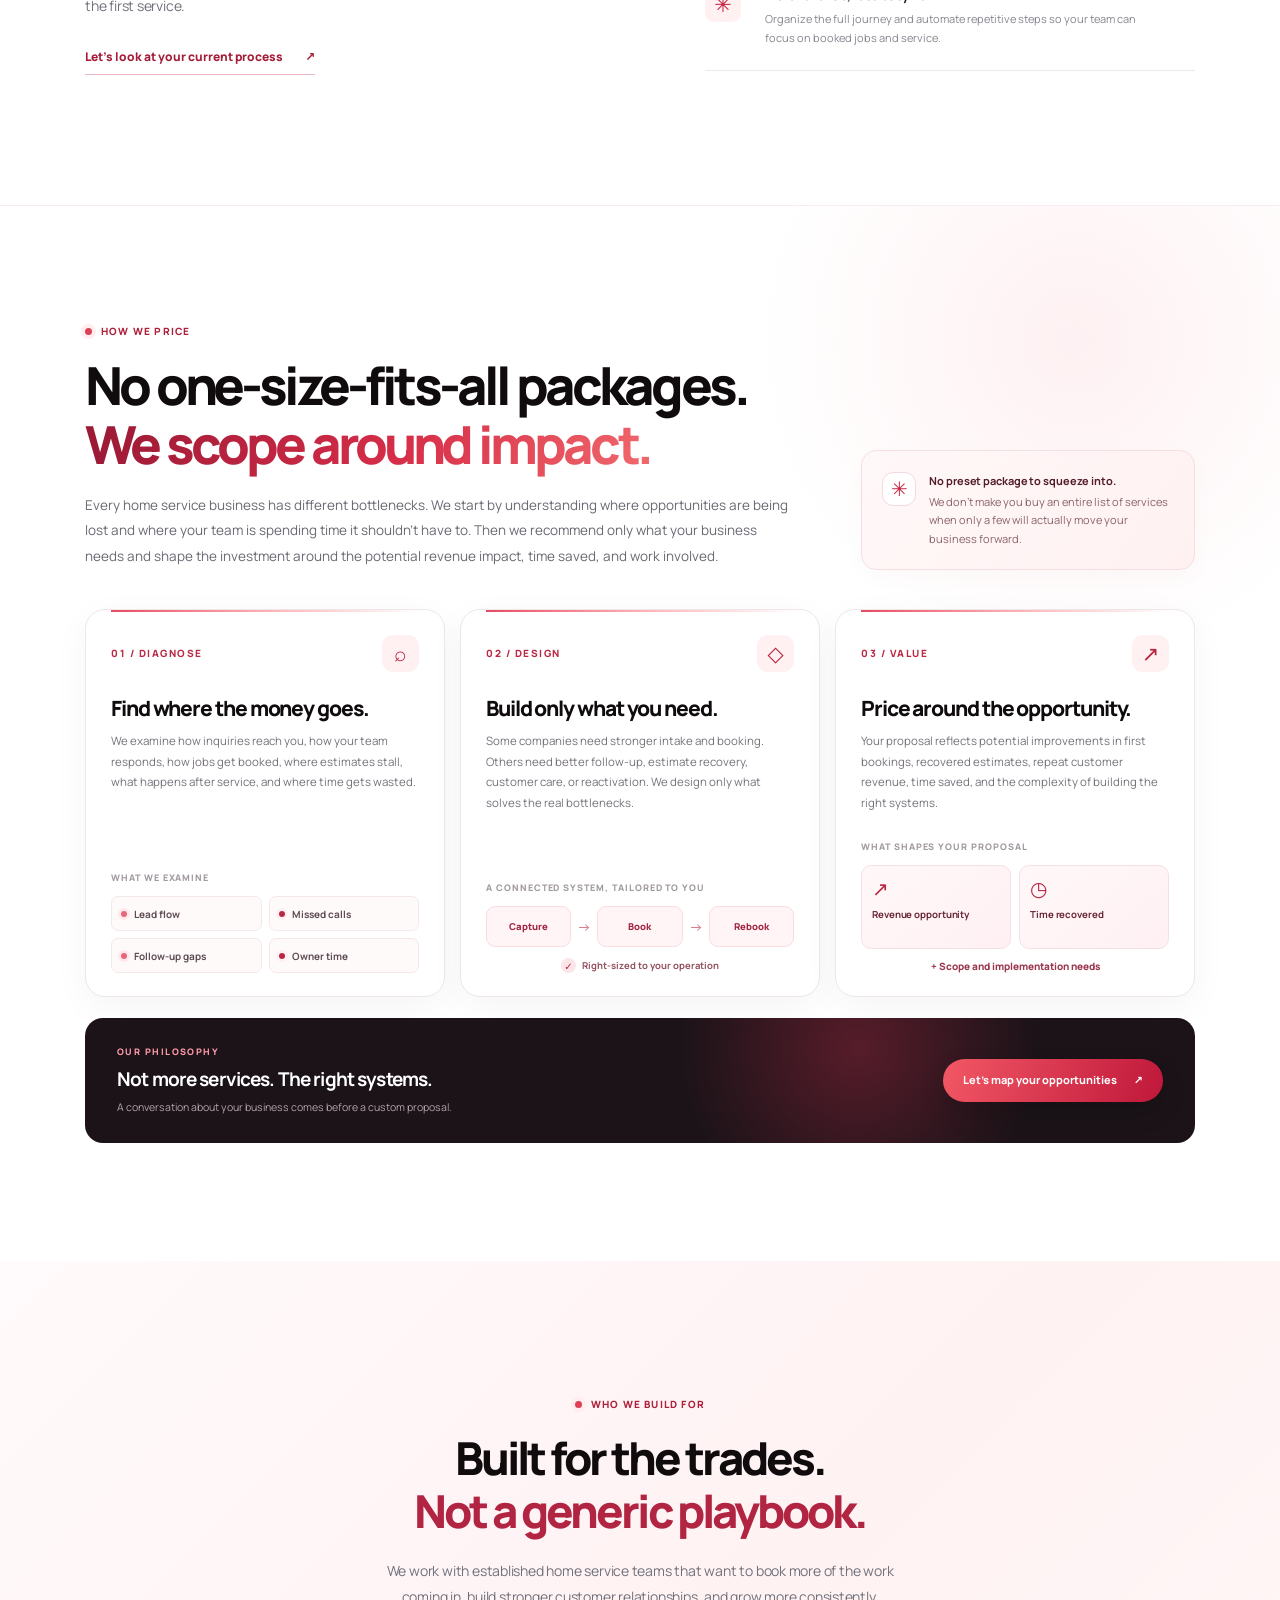
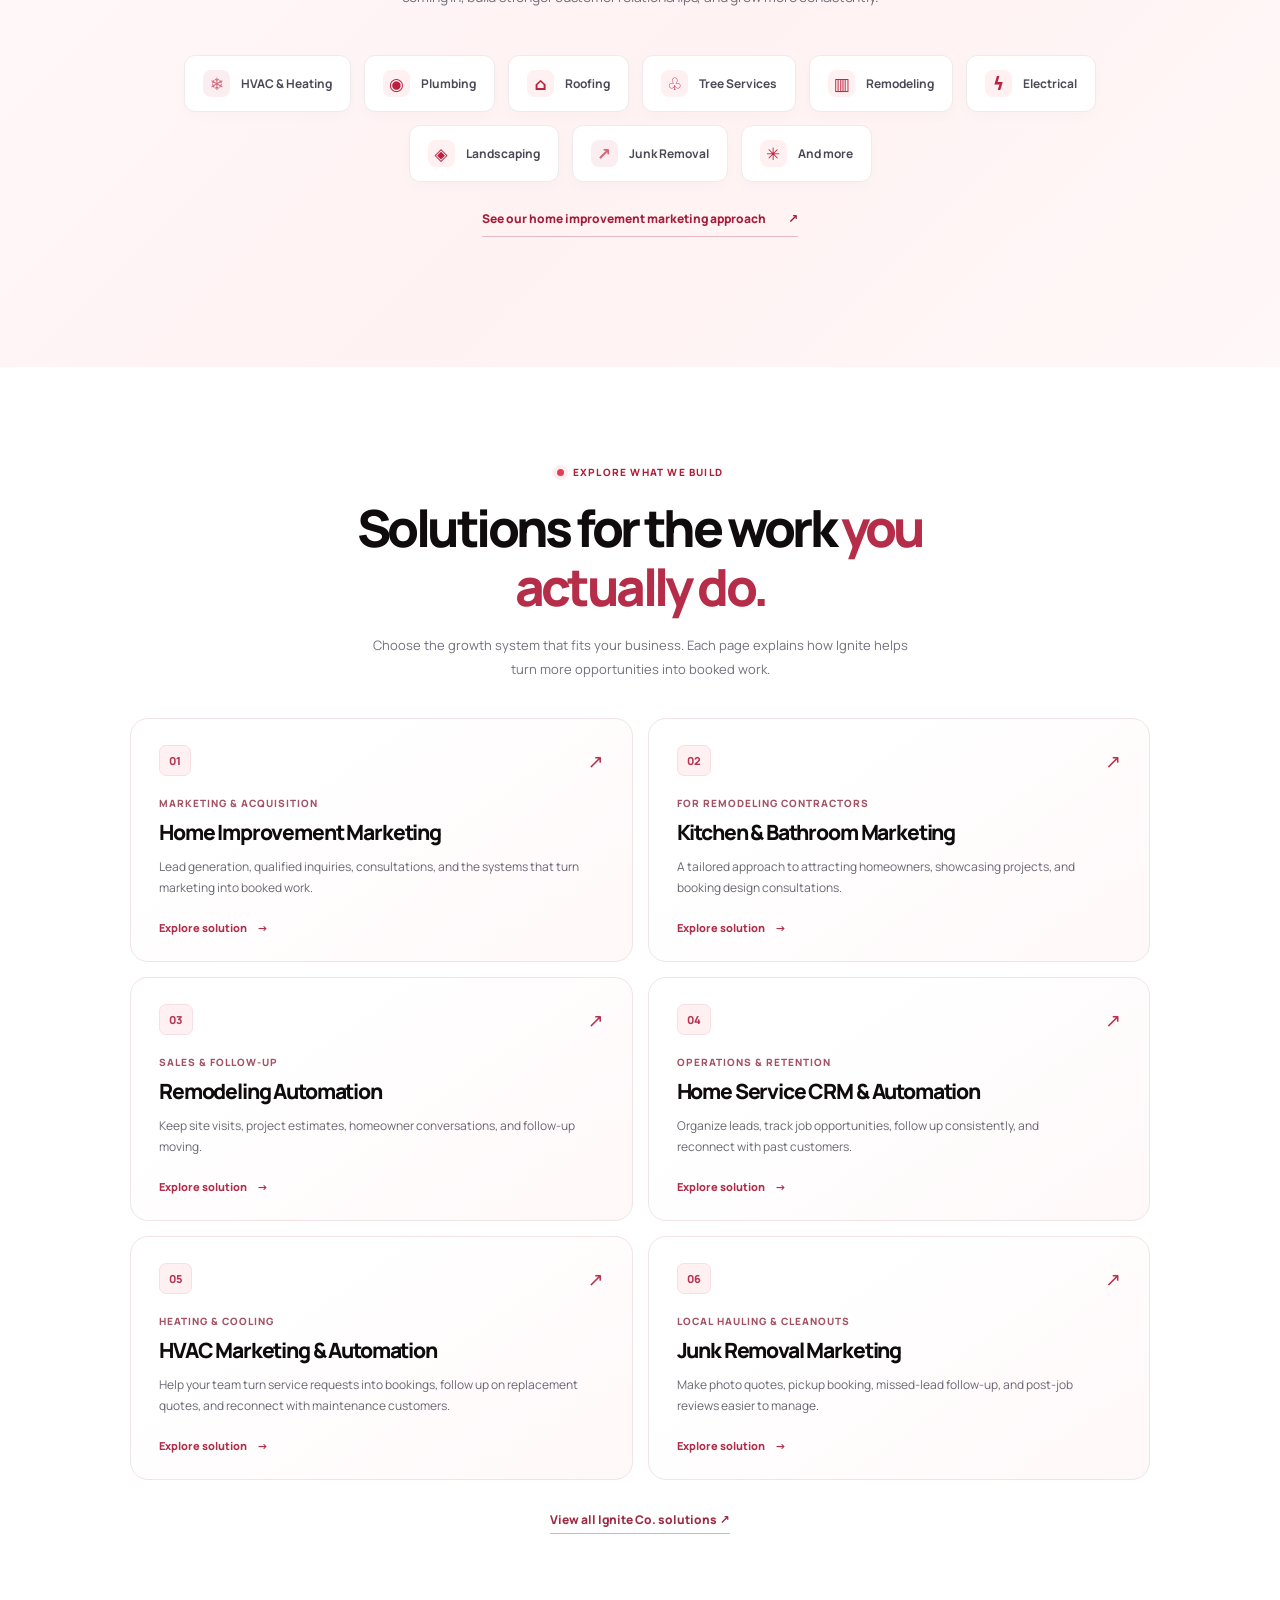
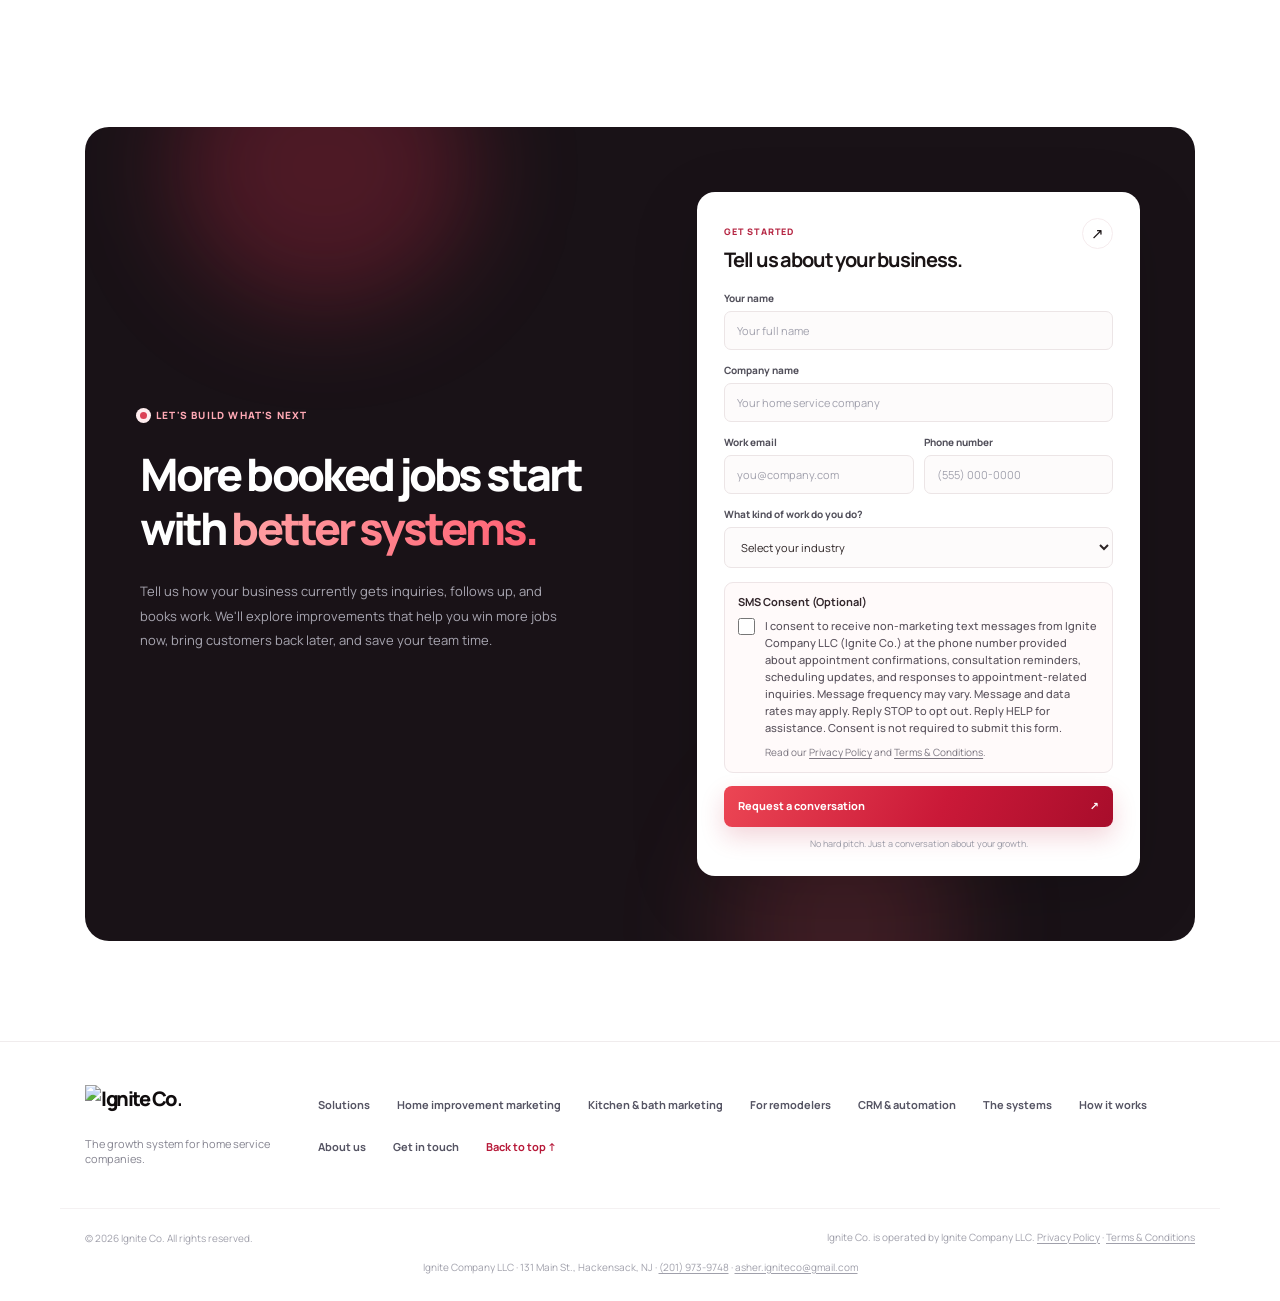
==== commit 0d55f008: "Align SMS opt-in label with A2P compliance checks and add 18+ terms" ====
--- a/index.html
+++ b/index.html
@@ -89,6 +89,7 @@
 <style>
 /* Isolated A2P consent styling: no changes to the website's existing layout. */
 #lead-form .sms-consent-block{margin:14px 0 9px;padding:12px 13px;border:1px solid #eee5e7;border-radius:9px;background:#fffafa}
+#lead-form .sms-consent-heading{margin:0 0 7px;color:#32262b;font-size:11px;line-height:1.35}
 #lead-form .sms-consent-choice{display:flex;align-items:flex-start;gap:10px;margin:0;color:#58515b;font-size:11px;font-weight:500;line-height:1.55;cursor:pointer}
 #lead-form .sms-consent-choice input[type="checkbox"]{display:block;flex:0 0 17px;width:17px;height:17px;min-height:17px;margin:1px 0 0;padding:0;accent-color:#be465c;box-shadow:none}
 #lead-form .sms-consent-choice span{display:block;min-width:0}
@@ -407,9 +408,10 @@
   <input type="hidden" name="_captcha" value="false" />
   <input type="hidden" name="_url" value="https://www.igniteco.org/" />
   <input type="hidden" name="_next" value="https://www.igniteco.org/thank-you.html" /><label for="lead-name">Your name</label><input id="lead-name" name="name" placeholder="Your full name" autocomplete="name" required maxlength="120"/><label for="lead-company">Company name</label><input id="lead-company" name="company" placeholder="Your home service company" autocomplete="organization" required maxlength="120"/><div class="two-fields"><div><label for="lead-email">Work email</label><input id="lead-email" name="email" type="email" placeholder="you@company.com" autocomplete="email" required maxlength="254"/></div><div><label for="lead-phone">Phone number</label><input id="lead-phone" name="phone" type="tel" placeholder="(555) 000-0000" autocomplete="tel" required maxlength="30"/></div></div><label for="lead-industry">What kind of work do you do?</label><select id="lead-industry" name="industry" required><option value="" selected disabled>Select your industry</option><option>HVAC & Heating</option><option>Plumbing</option><option>Roofing</option><option>Remodeling</option><option>Electrical</option><option>Landscaping</option><option>Tree Services</option><option>Junk Removal</option><option>Other home services</option></select><div class="honeypot" aria-hidden="true"><label for="lead-website">Leave this field blank</label><input id="lead-website" name="_honey" tabindex="-1" autocomplete="off"/></div><div class="sms-consent-block">
+  <p class="sms-consent-heading"><strong>SMS Consent (Optional)</strong></p>
   <label for="lead-sms-consent" class="sms-consent-choice">
     <input type="checkbox" id="lead-sms-consent" name="sms_consent" value="yes" />
-    <span>I consent to receive non-marketing text messages from <strong>Ignite Company LLC (Ignite Co.)</strong> about my requested consultation, appointment confirmations, reminders, scheduling updates, and responses to appointment-related inquiries at the number provided. Message frequency varies. Message and data rates may apply. Reply HELP for assistance or STOP to opt out. Consent is not required to submit this form.</span>
+    I consent to receive non-marketing text messages from Ignite Company LLC (Ignite Co.) at the phone number provided about appointment confirmations, consultation reminders, scheduling updates, and responses to appointment-related inquiries. Message frequency may vary. Message and data rates may apply. Reply STOP to opt out. Reply HELP for assistance. Consent is not required to submit this form.
   </label>
   <p class="sms-consent-links">Read our <a href="./privacy-policy.html" target="_blank" rel="noopener noreferrer">Privacy Policy</a> and <a href="./terms-and-conditions.html" target="_blank" rel="noopener noreferrer">Terms &amp; Conditions</a>.</p>
 </div><button class="btn btn-dark form-submit" id="lead-submit" type="submit">Request a conversation <span aria-hidden="true">↗</span></button><div class="form-message" id="form-message" role="status" aria-live="polite"></div>
